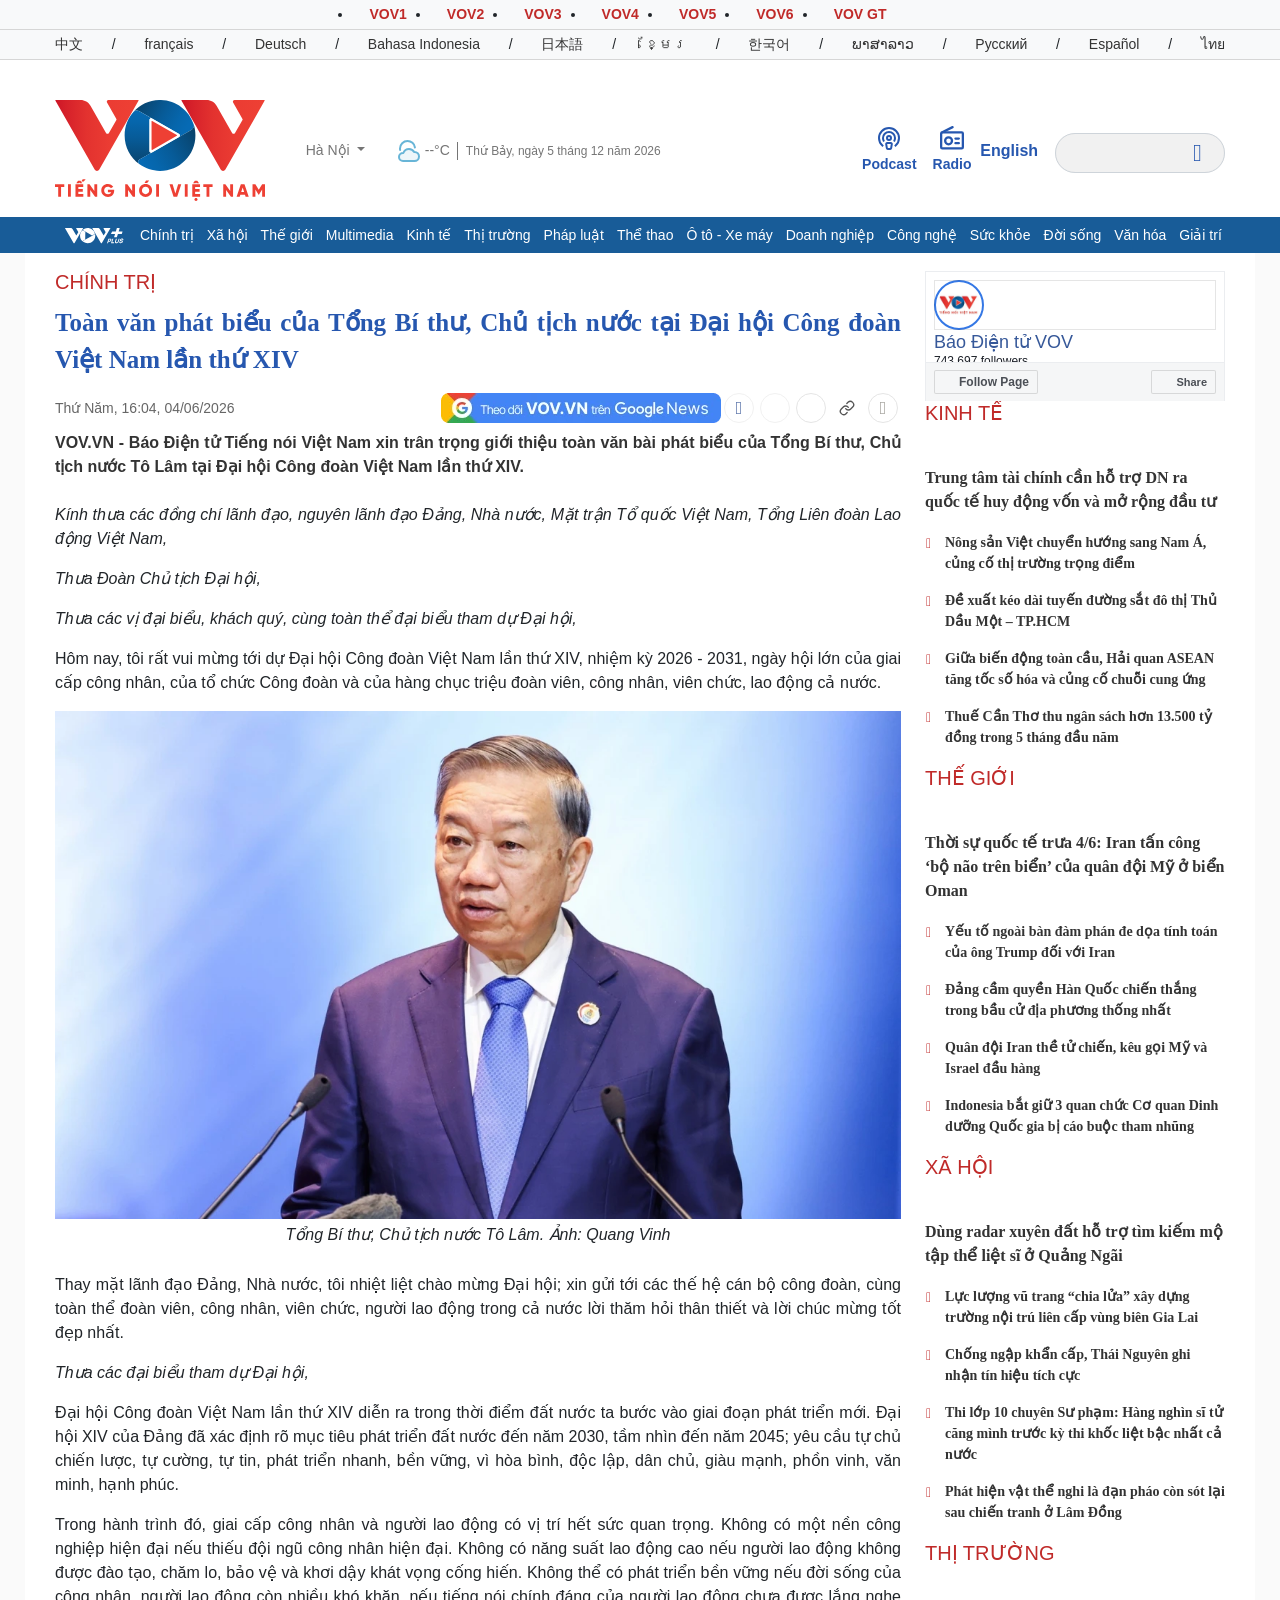
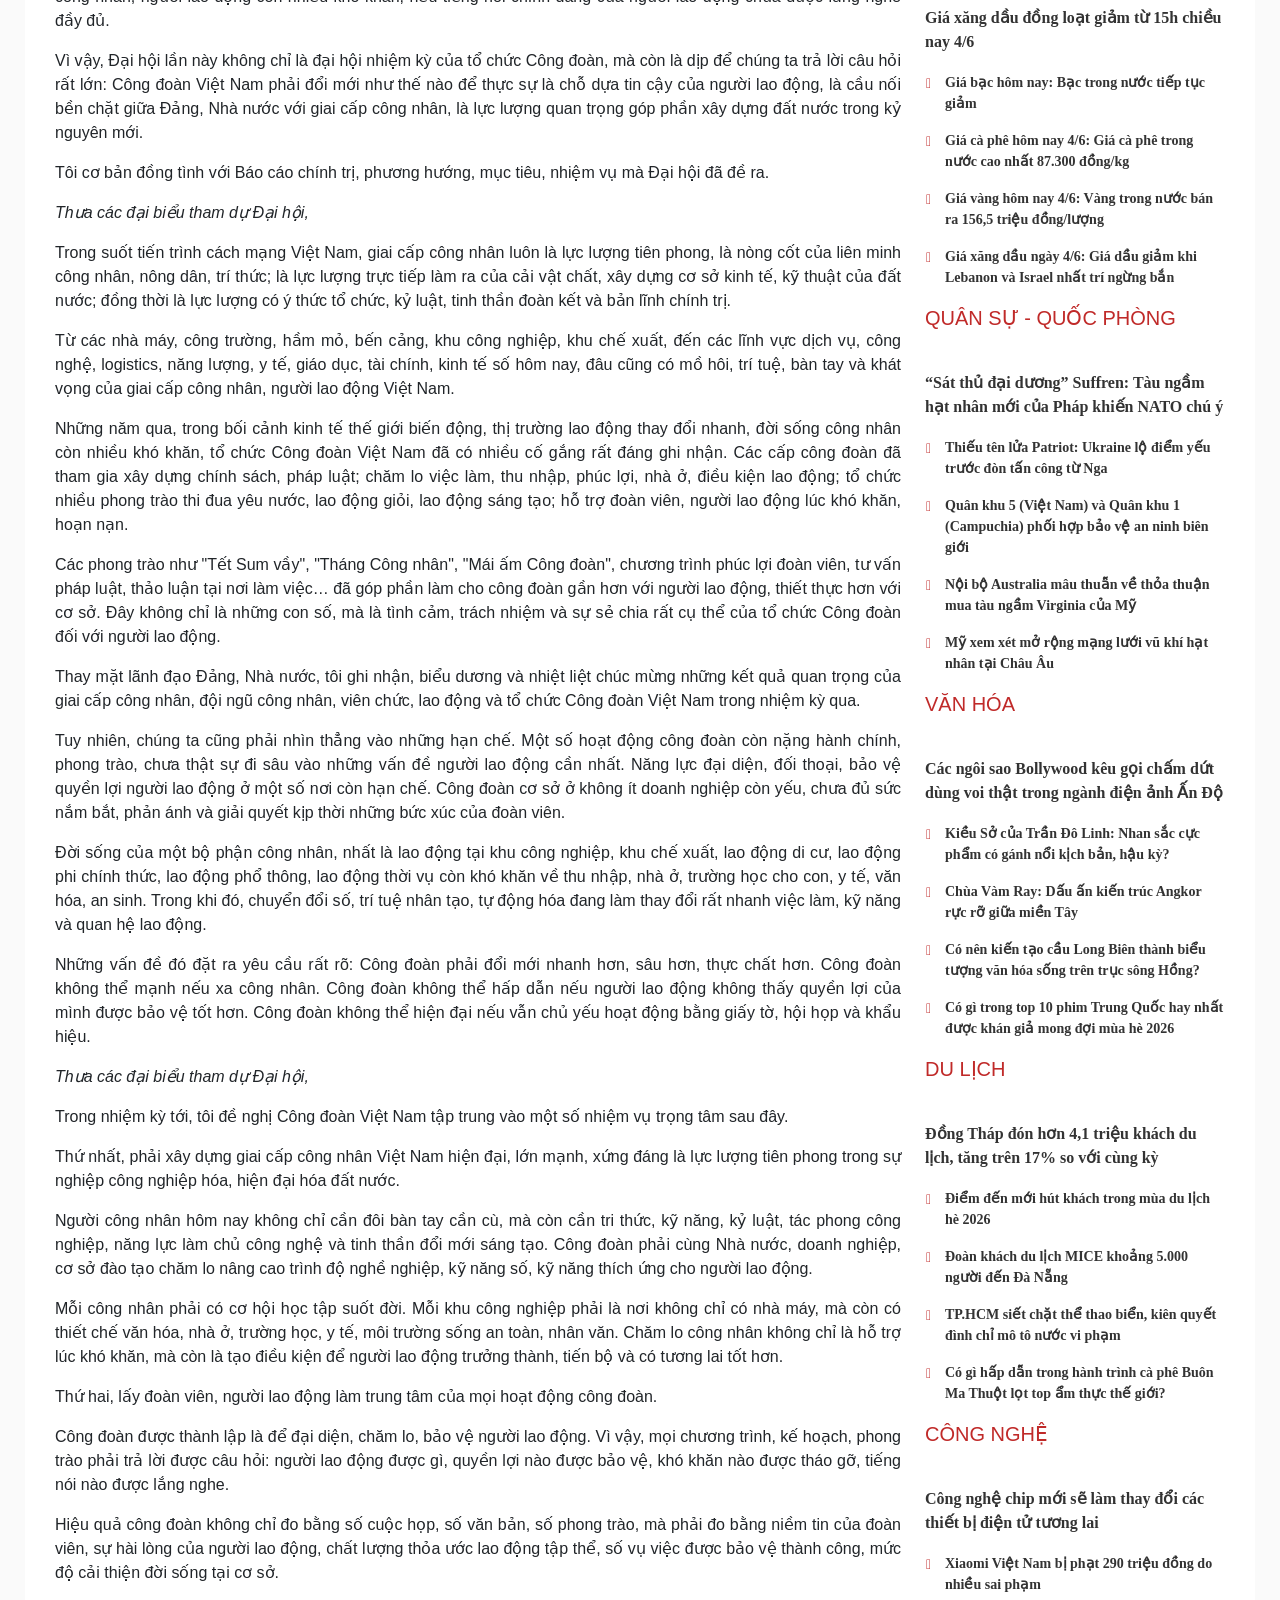
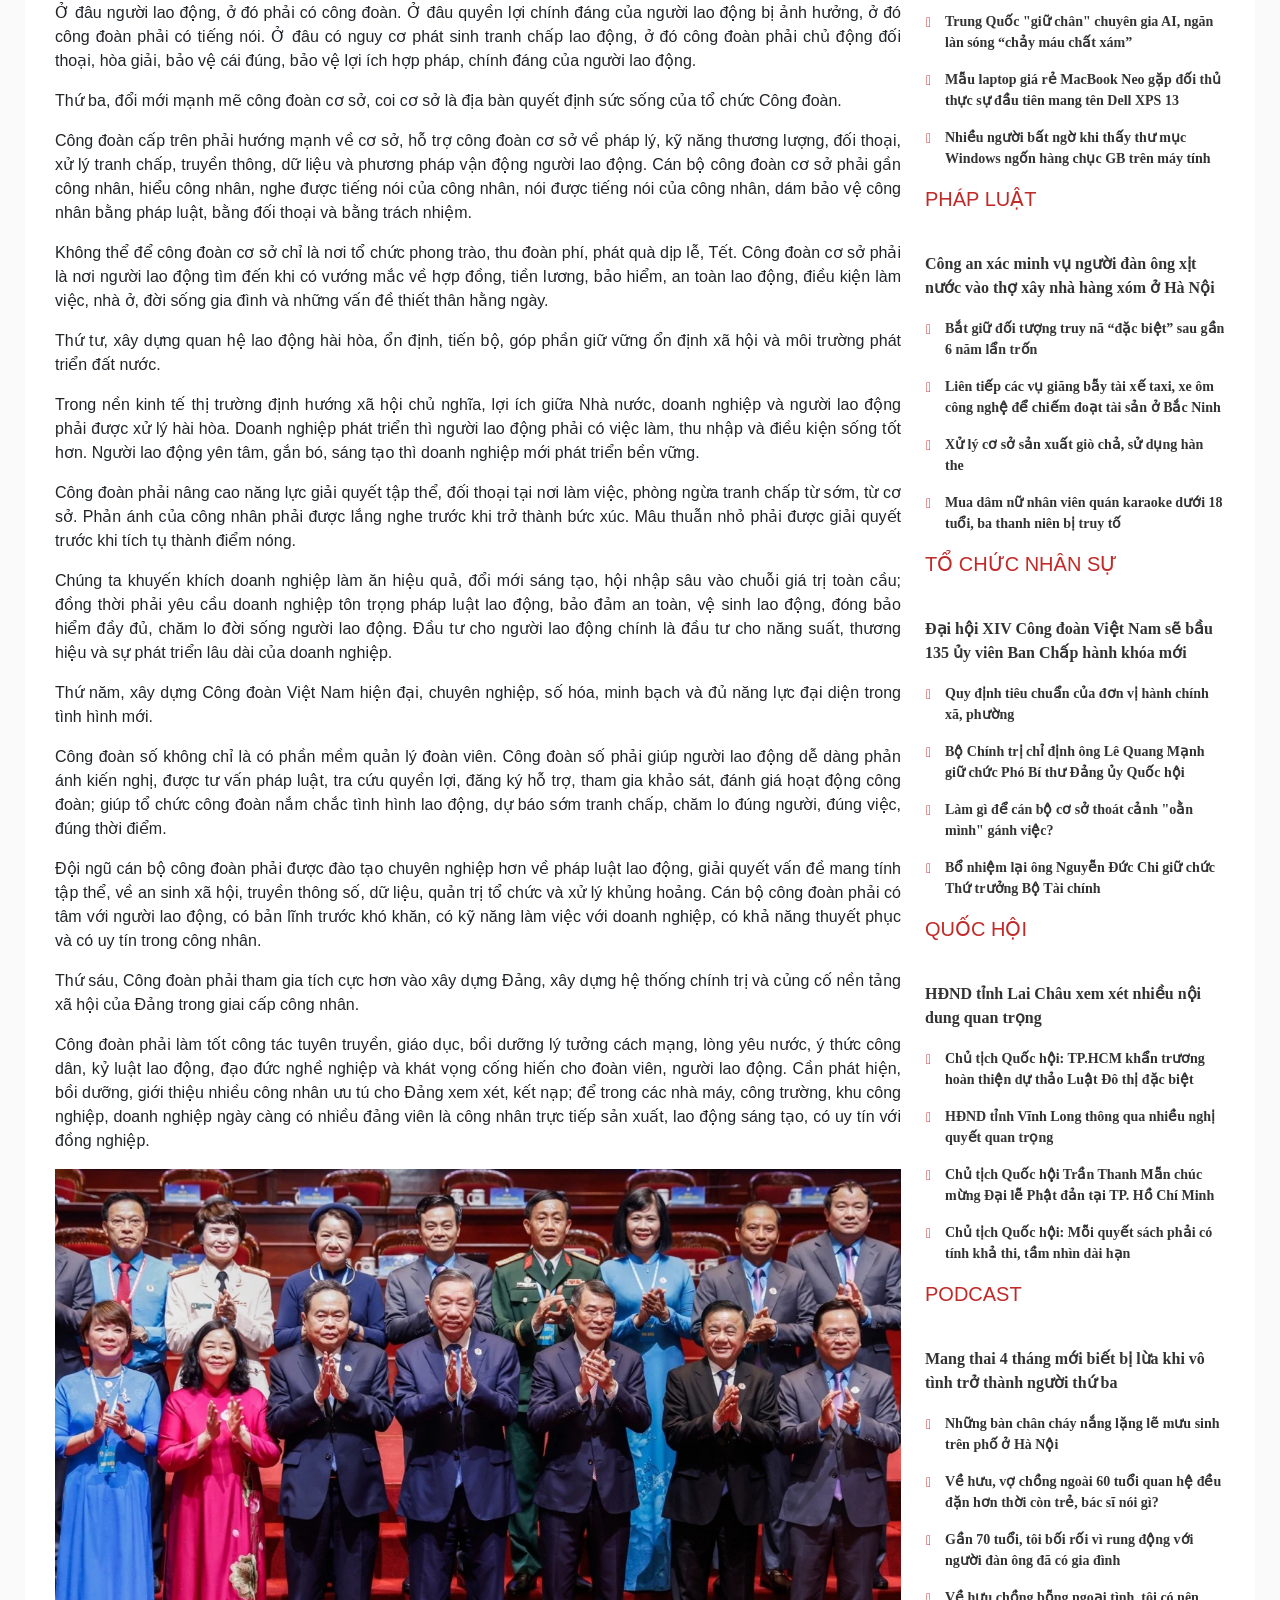
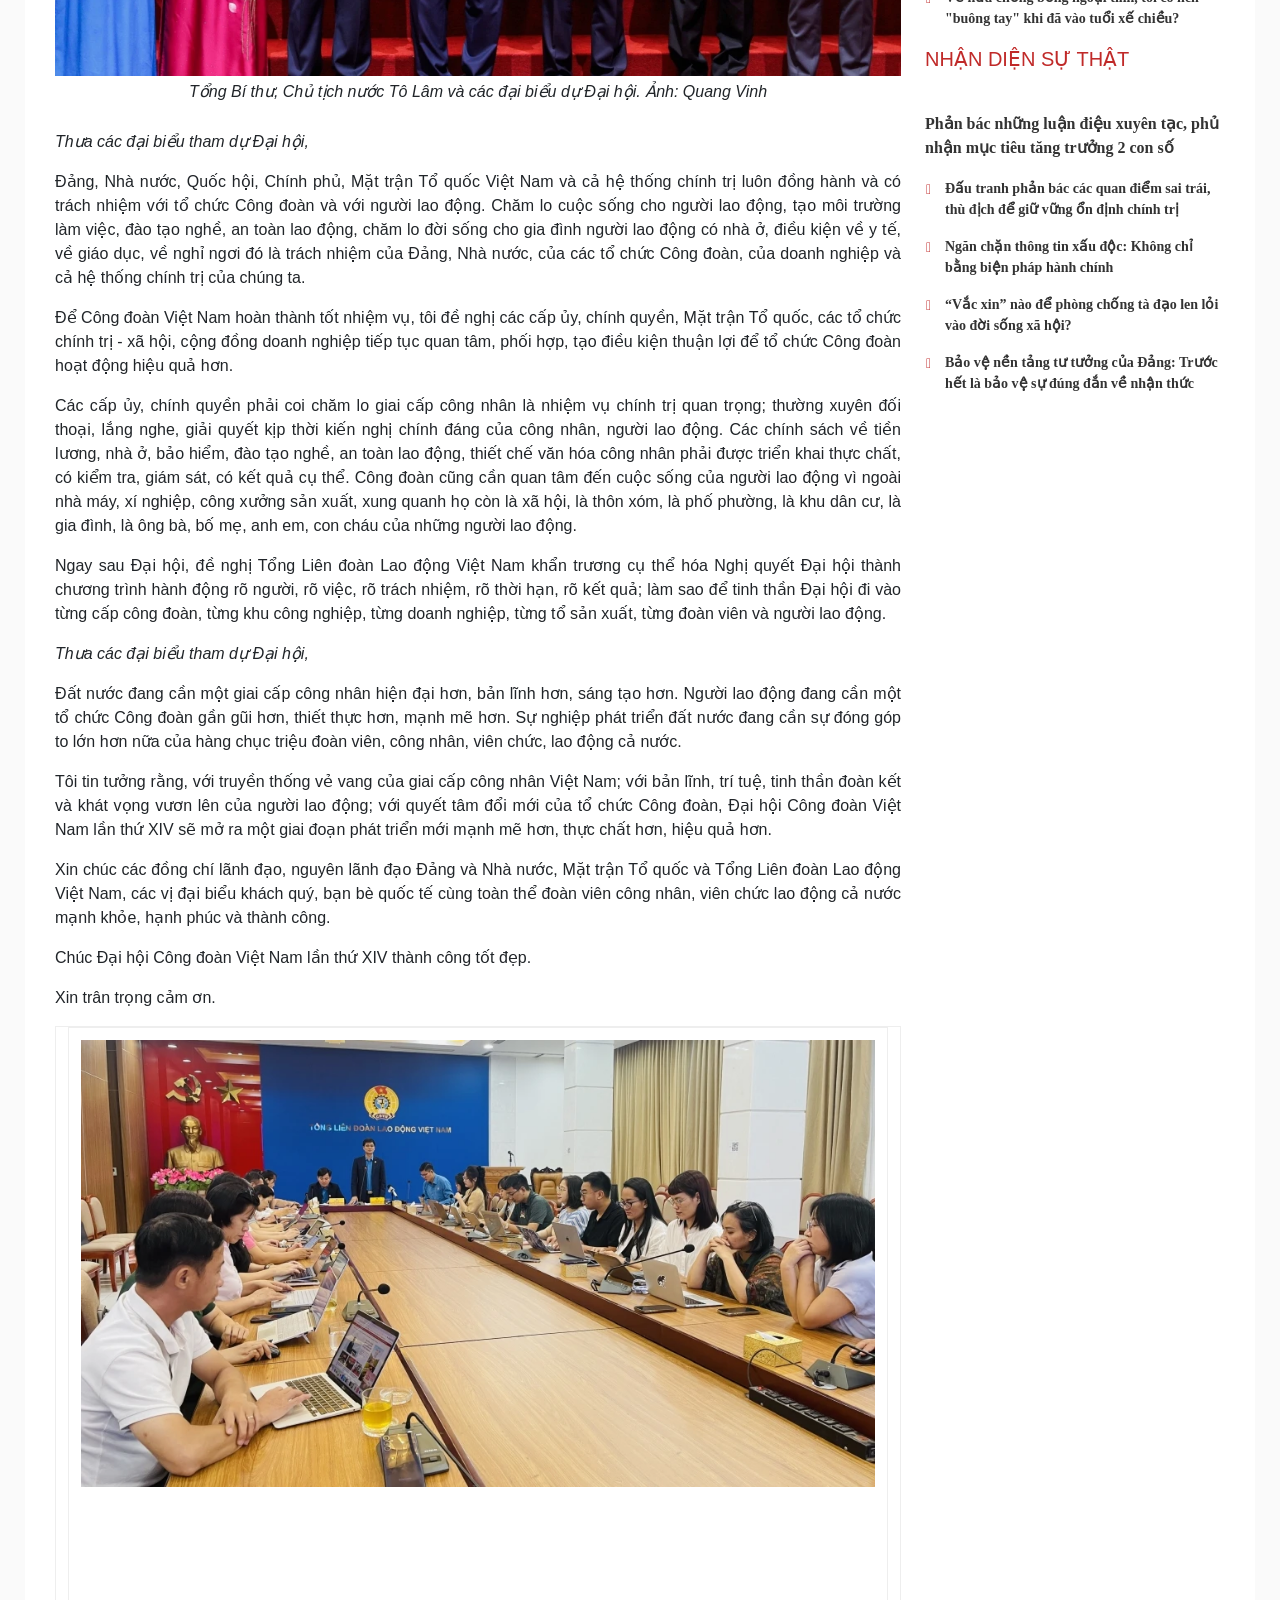
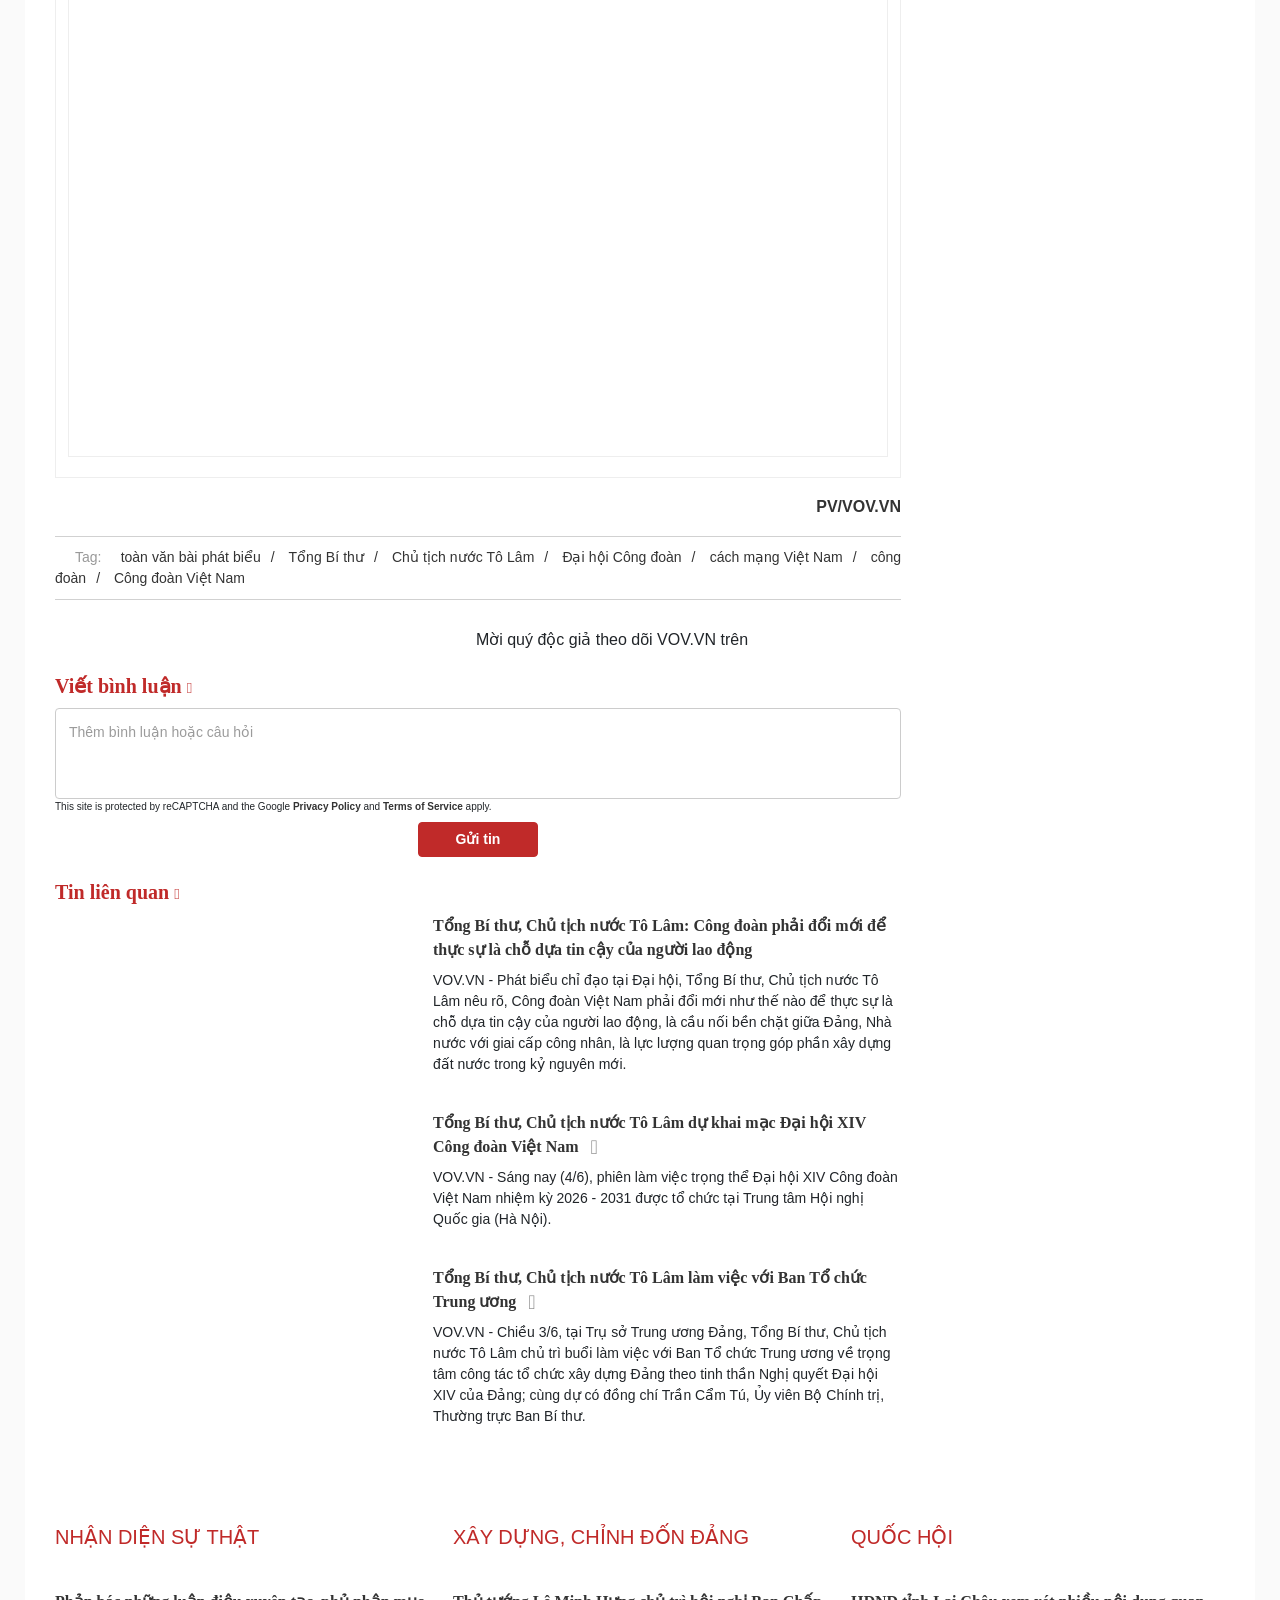
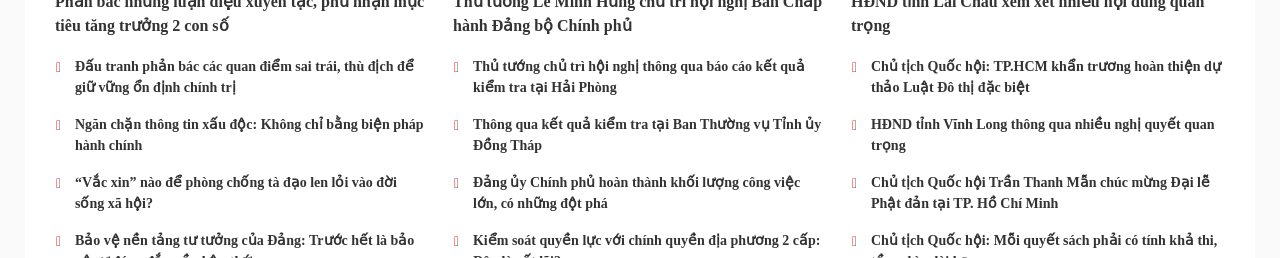
==== index.html @ 7759212d "Update index.html" ====
<!DOCTYPE html>
<!-- saved from url=(0132)https://vov.vn/chinh-tri/toan-van-phat-bieu-cua-tong-bi-thu-chu-tich-nuoc-tai-dai-hoi-cong-doan-viet-nam-lan-thu-xiv-post1297814.vov -->
<html lang="vi" dir="ltr"
  prefix="content: http://purl.org/rss/1.0/modules/content/  dc: http://purl.org/dc/terms/  foaf: http://xmlns.com/foaf/0.1/  og: http://ogp.me/ns#  rdfs: http://www.w3.org/2000/01/rdf-schema#  schema: http://schema.org/  sioc: http://rdfs.org/sioc/ns#  sioct: http://rdfs.org/sioc/types#  skos: http://www.w3.org/2004/02/skos/core#  xsd: http://www.w3.org/2001/XMLSchema# "
  class=" js" style="font-size: 100%;">

<head>
  <meta http-equiv="Content-Type" content="text/html; charset=UTF-8">
  <meta http-equiv="origin-trial"
    content="A7vZI3v+Gz7JfuRolKNM4Aff6zaGuT7X0mf3wtoZTnKv6497cVMnhy03KDqX7kBz/q/[base64]">
  <style class="vjs-styles-defaults">
    .video-js {
      width: 300px;
      height: 150px;
    }

    .vjs-fluid:not(.vjs-audio-only-mode) {
      padding-top: 56.25%
    }
  </style>
  <meta http-equiv="X-UA-Compatible" content="IE=edge,chrome=1">

  <meta name="title"
    content="Toàn văn phát biểu của Tổng Bí thư, Chủ tịch nước tại Đại hội Công đoàn Việt Nam lần thứ XIV">
  <meta property="og:site_name" content="VOV.VN">
  <meta name="robots" content="index, follow, noarchive, noodp">
  <link rel="canonical"
    href="https://vov.vn/chinh-tri/toan-van-phat-bieu-cua-tong-bi-thu-chu-tich-nuoc-tai-dai-hoi-cong-doan-viet-nam-lan-thu-xiv-post1297814.vov">
  <meta property="og:type" content="article">
  <meta name="description"
    content="Báo Điện tử Tiếng nói Việt Nam xin trân trọng giới thiệu toàn văn bài phát biểu của Tổng Bí thư, Chủ tịch nước Tô Lâm tại Đại hội Công đoàn Việt Nam lần thứ XIV.">
  <meta property="og:url"
    content="https://vov.vn/chinh-tri/toan-van-phat-bieu-cua-tong-bi-thu-chu-tich-nuoc-tai-dai-hoi-cong-doan-viet-nam-lan-thu-xiv-post1297814.vov">
  <meta property="og:title"
    content="Toàn văn phát biểu của Tổng Bí thư, Chủ tịch nước tại Đại hội Công đoàn Việt Nam lần thứ XIV">
  <meta name="keywords"
    content="Đại hội Công đoàn Việt Nam lần thứ XIV,    toàn văn bài phát biểu, Tổng Bí thư, Chủ tịch nước Tô Lâm, Đại hội Công đoàn, cách mạng Việt Nam, công đoàn, Công đoàn Việt Nam">
  <meta property="og:description"
    content="VOV.VN - Báo Điện tử Tiếng nói Việt Nam xin trân trọng giới thiệu toàn văn bài phát biểu của Tổng Bí thư, Chủ tịch nước Tô Lâm tại Đại hội Công đoàn Việt Nam lần thứ XIV.">
  <meta property="og:image"
    content="https://media.vov.vn/sites/default/files/styles/og_image/public/2026-06/tong-bi-thu-chu-tich-nuoc-14200558.jpg?v=1780564687">
  <meta property="og:image:type" content="image/jpeg">
  <meta property="og:image:width" content="600">
  <meta property="og:image:height" content="315">
  <meta property="og:image:alt"
    content="Toàn văn phát biểu của Tổng Bí thư, Chủ tịch nước tại Đại hội Công đoàn Việt Nam lần thứ XIV">
  <meta property="article:publisher" content="https://www.facebook.com/baodientuvov.vn/">
  <meta property="article:section" content="CHÍNH TRỊ">
  <meta property="article:tag" content="Đại hội Công đoàn Việt Nam lần thứ XIV">
  <meta property="article:tag" content="toàn văn bài phát biểu">
  <meta property="article:tag" content="Tổng Bí thư">
  <meta property="article:tag" content="Chủ tịch nước Tô Lâm">
  <meta property="article:tag" content="Đại hội Công đoàn">
  <meta property="article:tag" content="cách mạng Việt Nam">
  <meta property="article:tag" content="công đoàn">
  <meta property="article:tag" content="Công đoàn Việt Nam">
  <meta property="article:published_time" content="2026-06-04T16:04:20+07:00">
  <meta name="Generator" content="Drupal 8 (https://www.drupal.org)">
  <meta name="MobileOptimized" content="width">
  <meta name="HandheldFriendly" content="true">
  <meta name="viewport" content="width=device-width, initial-scale=1.0">
  <link rel="shortcut icon" href="https://vov.vn/sites/default/files/favicon.ico" type="image/vnd.microsoft.icon">
  <link rel="alternate" hreflang="vi"
    href="https://vov.vn/chinh-tri/toan-van-phat-bieu-cua-tong-bi-thu-chu-tich-nuoc-tai-dai-hoi-cong-doan-viet-nam-lan-thu-xiv-post1297814.vov">

  <title>Toàn văn phát biểu của Tổng Bí thư, Chủ tịch nước tại Đại hội Công đoàn Việt Nam lần thứ XIV</title>
  <link rel="stylesheet" media="all" href="css_9DOmHaMcYRY3IebXTrBAceuegLLCsI2K4mvpQTblA_g.css">
  <link rel="stylesheet" media="all" href="css">
  <link rel="stylesheet" media="all" href="css2">
  <link rel="stylesheet" media="all" href="css2(1)">
  <link rel="stylesheet" media="all" href="css_nBBIdSzwbqs4ZOvLtYppYdc4xwkyVLdyS_SnET3WmvU.css">
  <link rel="stylesheet" media="all" href="material-design-iconic-font.min.css">
  <link rel="stylesheet" media="all" href="css_O3UgDcCc68YG8SsTAfcARcX16MkNWLDZrjSTOe_dJZI.css">


  <!--[if lte IE 8]>
<script src="https://media.vov.vn/sites/default/files/js/js_VtafjXmRvoUgAzqzYTA3Wrjkx9wcWhjP0G4ZnnqRamA.js"></script>
<![endif]-->

  <link rel="dns-prefetch" href="https://media.vov.vn/">
  <link rel="dns-prefetch" href="https://fonts.googleapis.com/">
  <link rel="dns-prefetch" href="https://fonts.gstatic.com/">
  <link rel="dns-prefetch" href="https://ajax.googleapis.com/">
  <link rel="dns-prefetch" href="https://cdnjs.cloudflare.com/">
  <link rel="dns-prefetch" href="https://www.googletagmanager.com/">
  <link rel="dns-prefetch" href="https://connect.facebook.net/">
  <link rel="dns-prefetch" href="https://za.zdn.vn/">
  <link rel="dns-prefetch" href="https://sp.zalo.me/">
  <link rel="dns-prefetch" href="https://www.google-analytics.com/">

  <link rel="preconnect" href="https://media.vov.vn/">
  <link rel="preconnect" href="https://fonts.googleapis.com/">
  <link rel="preconnect" href="https://fonts.gstatic.com/">
  <link rel="preconnect" href="https://ajax.googleapis.com/">
  <link rel="preconnect" href="https://cdnjs.cloudflare.com/">
  <link rel="preconnect" href="https://www.googletagmanager.com/">
  <link rel="preconnect" href="https://connect.facebook.net/">
  <link rel="preconnect" href="https://za.zdn.vn/">
  <link rel="preconnect" href="https://sp.zalo.me/">
  <link rel="preconnect" href="https://www.google-analytics.com/">

  <link rel="stylesheet" href="vov-poll.css">

  <script type="text/javascript" async="" charset="utf-8" src="recaptcha__en.js" crossorigin="anonymous"
    integrity="sha384-cY97sCr8WELtsh3j/+rGVFox+Vp6rOKezL2WqBLAmfM4LI/T1MuA/JDuBi0aDroT"></script>
  <script async="" src="za.js"></script>
  <script src="https://mcm.justbaat.org/static/pub/vov_vn/jb-adswrapper.js" defer></script>
  <script src="saved_resource" async="" crossorigin="anonymous"></script>
  <script type="text/javascript" async="" src="js"></script>
  <script>
    document.addEventListener('DOMContentLoaded', () => {
      const toggleTitle = () => {
        document.querySelectorAll('.custompost__row').forEach((row) => {
          const wrapper = row.closest('.ads-block-custom');
          const title = wrapper?.querySelector('.vovvn-title.title-block');

          if (!title) return;

          // custompost__row có bài ajax thì sẽ có element con
          const hasContent = row.children.length > 0;

          if (hasContent) {
            title.classList.add('d-block');
            title.style.removeProperty('display');
          } else {
            title.classList.remove('d-block');
            title.style.display = 'none';
          }
        });
      };

      // chạy ngay
      toggleTitle();

      // check mỗi 2s trong 16s đầu
      const interval = setInterval(toggleTitle, 2000);

      setTimeout(() => {
        clearInterval(interval);

        // check lần cuối
        toggleTitle();
      }, 16000);
    });
  </script>

  <style>
    .page-node-audiobook .node-content-audio .box-action {
      height: auto !important;
    }


    .detail--normal .article-content img {
      width: unset !important;
    }

    @media screen and (max-width:1229px) {
      .home-events-config-block.hot_news .col-left .item-first .vovvn-title .card-title {
        font-size: 21px !important;
        color: #212121;
        line-height: 1.7rem
      }

      .box-podcast span {
        color: #202939 !important;
      }

      .box-radio span {
        color: #202939 !important;
      }

      .link,
      a {
        color: #212121
      }

      .menu-mobile-new .nav-item .nav-link {
        color: #212121;
      }
    }


    @media (max-width: 992px) {
      .custompost-list {
        display: none;
      }
    }

    .col-auto.my-auto.px-1.d-block.d-xl-none d-flex.align-items-center.gap-2 {
      min-width: 100px;
      justify-content: end;
    }
    }

    .nav-link.toggle-sub-menu.p-0 {
      width: 36px !important;
    }

    .detail--normal .article-content img {
      width: 100% !important;
    }

    input.moderation-sidebar-link.button--primary.button--review.button.js-form-submit.form-submit.form-control[ data-drupal-selector="review"
    ][ type="submit"
    ][ id="review"
    ][ name="op"
    ][ value="Gửi tin"

    ] {
      display: none !important;
    }

    #backToTop {
      background-color: rgba(255, 255, 255, 0.8);
      color: #000 !important;
    }

    .views-table.views-view-table input[type="checkbox"] {
      width: 20px;
      height: 20px;
    }

    .quote--block-highlighted.box-no-sapo .media-body p {
      display: none !important;
    }

    .quote--block-highlighted.box-no-sapo .article__inner-story {
      margin-bottom: 0;
    }

    .box-no-sapo figcaption {
      padding-bottom: 0 !important;
    }

    .box-no-sapo figure {
      margin-bottom: 0 !important;
    }

    #block-xoanhadotnat-2 .stats-box-value .increase-icon {
      margin-left: 6px;
    }

    .tinnhiemmang {
      display: none;
    }

    #block-ads-84 img {
      width: 100%;
    }

    @media (max-width: 768px) {
      .page-live .image-cover {
        padding-top: 100px !important;
      }

      .page-live .image-cover .node-title {
        position: absolute;
        bottom: 0;
        left: 0;
        right: 0;
        padding: 30px 44px 18px;
        margin: 0;
        background-image: linear-gradient(180deg, rgba(34, 34, 34, 0) 0, #222);
        color: #fff;
        font-weight: 700;
        font-size: 1.2rem;
        line-height: 1.6rem;
      }
    }

    #block-ads-84 {
      margin-left: -15px;
      margin-right: -15px;
    }

    @media (max-width: 768px) {
      .page-player .chanel__player .chanel__title {
        padding: 0 40px 30px !important
      }

      .video-js .vjs-big-play-button {
        z-index: 10;
      }
    }

    .detail--live .article-content .gallery-embed .video-js {
      display: block !important;
    }

    .detail--live .article-content .gallery-embed>div {
      display: table-cell;
    }

    .news-list-live__content>p>iframe {
      width: 100% !important;
    }

    article[data-history-node-id="1154043"] .stream-audio .video-js {
      height: 30px !important;
    }

    article[data-history-node-id="1154043"] .stream-audio .video-js .vjs-control-bar {
      opacity: 1 !important;
      display: block !important;
    }

    article[data-history-node-id="1154043"] .stream-audio .video-js .vjs-big-play-button {
      display: none !important;
    }

    .article-content h1 {
      font-size: 1rem;
    }

    .article-content h2 {
      font-size: 1rem;
      font-weight: bold;
    }

    article[data-history-node-id="1024556"] tbody,
    article[data-history-node-id="1024556"] td,
    article[data-history-node-id="1024556"] tfoot,
    article[data-history-node-id="1024556"] th,
    article[data-history-node-id="1024556"] thead,
    article[data-history-node-id="1024556"] tr {
      border-width: 1px;
    }

    article[data-history-node-id="1133962"] iframe[src^="https://www.youtube.com/embed/"] {
      height: 551px;
    }

    [data-entity-uuid="8309803a-7082-4929-b3e6-684c6bcc21c7"] {
      max-width: 600px !important;
    }

    .ads--114 {
      padding: 0 !important;
    }

    .ads--117 {
      padding-top: 0 !important;
    }

    .vovvn-navbar .vov-social-user-login {
      padding-top: 0;
      padding-bottom: 0;
    }

    .ads--146 {
      padding-top: 0 !important;
    }

    @media screen and (max-width: 768px) {
      article[data-history-node-id="985925"] .wp-block-column .block-first-title {
        font-size: 40px;
        line-height: 1.2;
        margin-top: 0;
        padding: 5px;
      }

      article[data-history-node-id="985925"] .block-second-title {
        font-size: 40px;
        line-height: 1.2;
        padding: 5px;
      }

      article[data-history-node-id="985925"] .block-first-number {
        display: none;
      }

      article[data-history-node-id="985925"] .wp-block-column .block-second-number {
        line-height: 115px;
        width: 115px;
      }

      article[data-history-node-id="985925"] .block-second-number:after {
        width: 100%;
        height: 100%;
      }

      .vovvn-header .logo--image img {
        height: 50px;
      }

      iframe[src^="https://www.youtube.com/embed/"] {
        height: 56.25vw;
      }
    }

    .article__inner-story .inner-article.hzol-clear .cover {
      flex-shrink: 0
    }

    .article__inner-story .inner-article.hzol-clear .media-body .article-title {
      line-height: 1.5;
    }

    .article__inner-story .inner-article.hzol-clear .media-body p {
      font-size: 14px;
      margin-bottom: 0;
    }

    .page-live .image-cover {
      position: relative;
    }

    .nl-infooter-mb-div {
      top: calc(100vh - 150px);
    }

    .menu-mobile,
    .vovvn-header.vovvn-navbar-sticky .vovvn-navbar {
      z-index: 1000 !important;
    }

    .detail--normal .article-content figure figcaption {
      display: block !important;
    }

    .detail--normal .article-content .gallery-embed>div {
      display: block !important;
    }

    @media print {
      .page-node-type-emagazine .vovvn-header {
        display: none;
      }
    }

    .badge-vov-red {
      background-color: #c02a29;
    }

    .has-medium-font-size {
      font-size: 20px !important;
    }

    body.skin-11 p,
    body.skin-11 .paragraph-normal {
      line-height: 1.8;
    }

    @media only screen and (max-width: 600px) {
      .ads-top .block-ads85 {
        overflow: unset;
      }

      .ads-top .block-ads85 .ads--234 {
        margin: -17px -15px 15px -15px;
      }
    }

    .detail--normal .article-content figure figcaption {
      background: transparent;
    }

    .gallery-embed.align-center {
      text-align: center;
    }

    .detail--normal .article-summary h2 {
      line-height: 1.5rem !important;
    }

    .card-title {
      overflow: unset !important;
      -webkit-box-orient: unset !important;
    }

    .detail--normal .article__inner-story h1.article-title {
      font-size: 1rem;
    }


    @media screen and (max-width: 768px) {
      .ads-top.advertisement {
        margin-bottom: 25px;
      }

      .vovvn-body .container {
        padding-top: 15px
      }

      .fsm-modal {
        top: 40px !important;
      }
    }

    .grecaptcha-badge {
      visibility: hidden;
    }

    .vjs-poster {
      background-size: 100%;
      background-repeat: no-repeat;
    }
  </style>
  <!--  <script async="" defer="" type="application/javascript" src="//anymind360.com/js/4594/ats.js"></script> -->
  <script>
    var showAdsList = 1;

  </script>
  <script src="784987.js" async=""></script>



  <meta name="coccoc-site-verification" content="be9ad9d24902dc0b879967767dc9a690">
  <meta prefix="fb: http://ogp.me/ns/fb#" property="fb:app_id" content="286275034894086">
  <meta name="google-site-verification" content="8Vkc73VWA4jhjbb7KPxbkuBvmS_klKzuLMZPl0iFwAE">
  <script src="jquery.min.js"></script>
  <!-- Global site tag (gtag.js-s) - Google Analytics -->
  <script src="js(1)"></script>
  <script>
    window.dataLayer = window.dataLayer || [];
    function gtag() { dataLayer.push(arguments); }
    gtag('js', new Date());

    gtag('config', 'G-R0R7MNMHTC');

    document.addEventListener("DOMContentLoaded", function () {
      const authorElement = document.querySelector('[about^="/bao-in/an-pham-tieng-noi-viet-nam"] .article-author');
      if (authorElement) {
        authorElement.style.display = 'none';
      }
    });
    document.addEventListener('DOMContentLoaded', function () {
      // Thêm margin cho row
      const blockAdsElement = document.getElementById('block-ads-84');
      const rowElement = blockAdsElement ? blockAdsElement.closest('.row') : null;
      if (rowElement) {
        rowElement.style.marginLeft = '-25px';
        rowElement.style.marginRight = '-25px';
      }
      // Thêm width cho img
      const imgElement = document.querySelector('#block-ads-84 img');
      if (imgElement) {
        imgElement.style.width = '100%';
      }
    });
  </script>


  <!-- Global site tag (gtag.js-v) - Google Analytics -->
  <script async="" defer="" src="js(2)"></script>
  <script>
    window.dataLayer = window.dataLayer || [];
    function gtag() { dataLayer.push(arguments); }
    gtag('js', new Date());

    gtag('config', 'G-9VC6FCZGVJ');
  </script>
  <script src="webpush.js" async=""></script>


  <link rel="preconnect" href="https://servicer.mgid.com/">
  <style type="text/css" data-fbcssmodules="css:fb.css.base css:fb.css.dialog css:fb.css.iframewidget">
    .fb_hidden {
      position: absolute;
      top: -10000px;
      z-index: 10001
    }

    .fb_reposition {
      overflow: hidden;
      position: relative
    }

    .fb_invisible {
      display: none
    }

    .fb_reset {
      background: none;
      border: 0px;
      border-spacing: 0;
      color: #000;
      cursor: auto;
      direction: ltr;
      font-family: lucida grande, tahoma, verdana, arial, sans-serif;
      font-size: 11px;
      font-style: normal;
      font-variant: normal;
      font-weight: 400;
      letter-spacing: normal;
      line-height: 1;
      margin: 0;
      overflow: visible;
      padding: 0;
      text-align: left;
      text-decoration: none;
      text-indent: 0;
      text-shadow: none;
      text-transform: none;
      visibility: visible;
      white-space: normal;
      word-spacing: normal
    }

    .fb_reset>div {
      overflow: hidden
    }

    @keyframes fb_transform {
      0% {
        opacity: 0;
        transform: scale(.95)
      }

      to {
        opacity: 1;
        transform: scale(1)
      }
    }

    .fb_animate {
      animation: fb_transform .3s forwards
    }

    .fb_dialog {
      background: #525252b3;
      position: absolute;
      top: -10000px;
      z-index: 10001
    }

    .fb_dialog_advanced {
      border-radius: 8px;
      padding: 10px
    }

    .fb_dialog_content {
      background: #fff;
      color: #373737
    }

    .fb_dialog_close_icon {
      background: url(https://connect.facebook.net/rsrc.php/v4/yq/r/IE9JII6Z1Ys.png) no-repeat scroll 0 0 transparent;
      cursor: pointer;
      display: block;
      height: 15px;
      position: absolute;
      right: 18px;
      top: 17px;
      width: 15px
    }

    .fb_dialog_mobile .fb_dialog_close_icon {
      left: 5px;
      right: auto;
      top: 5px
    }

    .fb_dialog_padding {
      background-color: transparent;
      position: absolute;
      width: 1px;
      z-index: -1
    }

    .fb_dialog_close_icon:hover {
      background: url(https://connect.facebook.net/rsrc.php/v4/yq/r/IE9JII6Z1Ys.png) no-repeat scroll 0 -15px transparent
    }

    .fb_dialog_close_icon:active {
      background: url(https://connect.facebook.net/rsrc.php/v4/yq/r/IE9JII6Z1Ys.png) no-repeat scroll 0 -30px transparent
    }

    .fb_dialog_iframe {
      line-height: 0
    }

    .fb_dialog_content .dialog_title {
      background: #6d84b4;
      border: 1px solid #365899;
      color: #fff;
      font-size: 14px;
      font-weight: 700;
      margin: 0
    }

    .fb_dialog_content .dialog_title>span {
      background: url(https://connect.facebook.net/rsrc.php/v4/yd/r/Cou7n-nqK52.gif) no-repeat 5px 50%;
      float: left;
      padding: 5px 0 7px 26px
    }

    body.fb_hidden {
      height: 100%;
      left: 0;
      margin: 0;
      overflow: visible;
      position: absolute;
      top: -10000px;
      transform: none;
      width: 100%
    }

    .fb_dialog.fb_dialog_mobile.loading {
      background: url(https://connect.facebook.net/rsrc.php/v4/ya/r/3rhSv5V8j3o.gif) #fff no-repeat 50% 50%;
      min-height: 100%;
      min-width: 100%;
      overflow: hidden;
      position: absolute;
      top: 0;
      z-index: 10001
    }

    .fb_dialog.fb_dialog_mobile.loading.centered {
      background: none;
      height: auto;
      min-height: initial;
      min-width: initial;
      width: auto
    }

    .fb_dialog.fb_dialog_mobile.loading.centered #fb_dialog_loader_spinner {
      width: 100%
    }

    .fb_dialog.fb_dialog_mobile.loading.centered .fb_dialog_content {
      background: none
    }

    .loading.centered #fb_dialog_loader_close {
      clear: both;
      color: #fff;
      display: block;
      font-size: 18px;
      padding-top: 20px
    }

    #fb-root #fb_dialog_ipad_overlay {
      background: #0006;
      inset: 0;
      min-height: 100%;
      position: absolute;
      width: 100%;
      z-index: 10000
    }

    #fb-root #fb_dialog_ipad_overlay.hidden {
      display: none
    }

    .fb_dialog.fb_dialog_mobile.loading iframe {
      visibility: hidden
    }

    .fb_dialog_mobile .fb_dialog_iframe {
      position: sticky;
      top: 0
    }

    .fb_dialog_content .dialog_header {
      background: linear-gradient(from(#738aba), to(#2c4987));
      border-bottom: 1px solid;
      border-color: #043b87;
      box-shadow: #fff 0 1px 1px -1px inset;
      color: #fff;
      font: 700 14px Helvetica, sans-serif;
      text-overflow: ellipsis;
      text-shadow: rgba(0, 30, 84, .296875) 0px -1px 0px;
      vertical-align: middle;
      white-space: nowrap
    }

    .fb_dialog_content .dialog_header table {
      height: 43px;
      width: 100%
    }

    .fb_dialog_content .dialog_header td.header_left {
      font-size: 12px;
      padding-left: 5px;
      vertical-align: middle;
      width: 60px
    }

    .fb_dialog_content .dialog_header td.header_right {
      font-size: 12px;
      padding-right: 5px;
      vertical-align: middle;
      width: 60px
    }

    .fb_dialog_content .touchable_button {
      background: linear-gradient(from(#4267B2), to(#2a4887));
      background-clip: padding-box;
      border: 1px solid #29487d;
      border-radius: 3px;
      display: inline-block;
      line-height: 18px;
      margin-top: 3px;
      max-width: 85px;
      padding: 4px 12px;
      position: relative
    }

    .fb_dialog_content .dialog_header .touchable_button input {
      background: none;
      border: none;
      color: #fff;
      font: 700 12px Helvetica, sans-serif;
      margin: 2px -12px;
      padding: 2px 6px 3px;
      text-shadow: rgba(0, 30, 84, .296875) 0px -1px 0px
    }

    .fb_dialog_content .dialog_header .header_center {
      color: #fff;
      font-size: 16px;
      font-weight: 700;
      line-height: 18px;
      text-align: center;
      vertical-align: middle
    }

    .fb_dialog_content .dialog_content {
      background: url(https://connect.facebook.net/rsrc.php/v4/y9/r/jKEcVPZFk-2.gif) no-repeat 50% 50%;
      border: 1px solid #4A4A4A;
      border-bottom: 0;
      border-top: 0;
      height: 150px
    }

    .fb_dialog_content .dialog_footer {
      background: #f5f6f7;
      border: 1px solid #4A4A4A;
      border-top-color: #ccc;
      height: 40px
    }

    #fb_dialog_loader_close {
      float: left
    }

    .fb_dialog.fb_dialog_mobile .fb_dialog_close_icon {
      visibility: hidden
    }

    #fb_dialog_loader_spinner {
      animation: rotateSpinner 1.2s linear infinite;
      background-color: transparent;
      background-image: url(https://connect.facebook.net/rsrc.php/v4/y2/r/onuUJj0tCqE.png);
      background-position: 50% 50%;
      background-repeat: no-repeat;
      height: 24px;
      width: 24px
    }

    @keyframes rotateSpinner {
      0% {
        transform: rotate(0)
      }

      to {
        transform: rotate(360deg)
      }
    }

    .fb_iframe_widget {
      display: inline-block;
      position: relative
    }

    .fb_iframe_widget span {
      display: inline-block;
      position: relative;
      text-align: justify
    }

    .fb_iframe_widget iframe {
      position: absolute
    }

    .fb_iframe_widget_fluid_desktop,
    .fb_iframe_widget_fluid_desktop span,
    .fb_iframe_widget_fluid_desktop iframe {
      max-width: 100%
    }

    .fb_iframe_widget_fluid_desktop iframe {
      min-width: 220px;
      position: relative
    }

    .fb_iframe_widget_lift {
      z-index: 1
    }

    .fb_iframe_widget_fluid {
      display: inline
    }

    .fb_iframe_widget_fluid span {
      width: 100%
    }
  </style>
  <style id="custompost-style">
    .ads-block-custom .vovvn-title.title-block::after {
      content: "\f2f6";
      font-family: Material-Design-Iconic-Font;
      color: #c02a29;
      margin-left: 5px;
      font-size: 15px;
    }
  </style>

<style id="responsive-fix">
  /* ========================================
     RESPONSIVE FIXES
     ======================================== */

  /* Make all images responsive */
  img {
    max-width: 100% !important;
    height: auto !important;
  }

  /* Fix inline-styled image wrappers */
  div[style*="width: 800px"],
  div[style*="width:800px"],
  figure[style*="width: 800px"],
  figure[style*="width:800px"] {
    width: 100% !important;
    max-width: 100% !important;
  }

  /* Fix ad containers with fixed inline widths */
  .jb-acme-ad-container,
  .jb-acme-ad {
    width: 100% !important;
    max-width: 100% !important;
    overflow: hidden !important;
    box-sizing: border-box !important;
  }

  /* Fix iframes inside ad containers */
  .jb-acme-ad-container iframe,
  .jb-acme-ad iframe,
  #JBM_VOV_Top_Header iframe,
  iframe[id*="google_ads"] {
    max-width: 100% !important;
  }

  /* Fix embedded images with inline style width */
  .embedded-entity img,
  .gallery-embed img,
  .article-content img,
  .detail--normal .article-content img {
    width: 100% !important;
    max-width: 100% !important;
    height: auto !important;
  }

  /* FSM modal fix */
  .fsm-modal {
    max-width: 100vw !important;
    overflow-x: hidden !important;
  }

  /* ---- MOBILE (max 767px) ---- */
  @media (max-width: 767.98px) {

    /* Body overflow fix */
    body {
      overflow-x: hidden !important;
    }

    html, .dialog-off-canvas-main-canvas {
      overflow-x: hidden !important;
    }

    /* Header responsive */
    .vovvn-header {
      width: 100% !important;
      max-width: 100vw !important;
      overflow-x: hidden !important;
    }

    .vovvn-header .container,
    .vovvn-header .vovvn-navbar-mobile {
      width: 100% !important;
      max-width: 100% !important;
    }

    /* Nav channel */
    .nav-channel {
      width: 100% !important;
      overflow-x: hidden !important;
    }

    /* Article main column - full width on mobile */
    .vovvn-body .col-xl-870,
    .vovvn-body .col-lg-9,
    .vovvn-body .col-md-12 {
      width: 100% !important;
      max-width: 100% !important;
      flex: 0 0 100% !important;
    }

    /* Sidebar - full width on mobile, stack below */
    .vovvn-body .col-xl-330,
    .vovvn-body .col-lg-3 {
      width: 100% !important;
      max-width: 100% !important;
      flex: 0 0 100% !important;
    }

    /* Container padding */
    .vovvn-body .container {
      padding: 12px 12px !important;
    }

    /* Article title size */
    .detail--normal .article-title,
    .detail--normal h1.article-title,
    .article__inner-story h1.article-title {
      font-size: 1.3rem !important;
      line-height: 1.5 !important;
    }

    /* Related article images */
    .field-related-article .media img {
      width: 100% !important;
      max-width: 120px !important;
    }

    /* Ad banner */
    #JBM_VOV_Top_Header,
    #JBM_VOV_Top_Header > div {
      width: 100% !important;
      max-width: 100% !important;
      overflow: hidden !important;
    }

    /* Inline styled images in article */
    .article-content div[style*="width"],
    .article-content figure[style*="width"],
    .article-content .embedded-entity {
      width: 100% !important;
      max-width: 100% !important;
    }

    /* Inner article stories */
    .article__inner-story .inner-article {
      width: 100% !important;
    }

    /* Socials share */
    .socials-share {
      flex-wrap: wrap !important;
    }

    /* Footer */
    .vovvn-footer .row {
      flex-direction: column !important;
    }
  }

  /* ---- TABLET (768px - 1229px) ---- */
  @media (min-width: 768px) and (max-width: 1229.98px) {

    /* Article column stacking */
    .vovvn-body .col-xl-870 {
      width: 100% !important;
      max-width: 100% !important;
      flex: 0 0 100% !important;
    }

    .vovvn-body .col-xl-330 {
      width: 100% !important;
      max-width: 100% !important;
      flex: 0 0 100% !important;
    }

    /* Ad containers */
    .jb-acme-ad-container,
    .jb-acme-ad {
      width: 100% !important;
      max-width: 100% !important;
    }
  }

  /* ---- SMALL MOBILE (max 575px) ---- */
  @media (max-width: 575.98px) {

    /* Header logo */
    .vovvn-header .logo--image img {
      height: 40px !important;
    }

    /* Nav channel horizontal scroll instead of overflow */
    .nav-channel .navbar-nav {
      overflow-x: auto !important;
      flex-wrap: nowrap !important;
      -webkit-overflow-scrolling: touch !important;
    }

    /* Article title */
    .detail--normal .article-title,
    .detail--normal h1.article-title {
      font-size: 1.15rem !important;
    }

    /* Breadcrumb */
    .breadcrumb {
      font-size: 0.75rem !important;
      flex-wrap: wrap !important;
    }

    /* Tags */
    .article-tag, .tag-list {
      flex-wrap: wrap !important;
    }
  }
</style>

</head>

<body class="path-node page-node-type-article">
  <div id="fb-root" class=" fb_reset">
    <div style="position: absolute; top: -10000px; width: 0px; height: 0px;">
      <div></div>
    </div>
  </div>
  <script async="" defer="" crossorigin="anonymous" src="sdk.js"></script>
  <script async="" defer="" src="sdk(1).js"></script>
  <style>
    .lang-slider {
      display: flex;
      width: max-content;
    }

    .children-category {
      a {
        font-size: 14px !important;
        line-height: 1.125rem !important;
        text-transform: uppercase !important;
      }
    }

    .parent-category {
      a {
        font-size: 30px !important;
      }
    }

    .lang-track {
      display: inline-block;
      animation: scroll-left 40s linear infinite;
    }

    .lang-track a,
    .lang-track span {
      display: inline-block;
      margin-right: 5px;
      min-width: 23px;
    }

    @keyframes scroll-left {
      0% {
        transform: translateX(0);
      }

      100% {
        transform: translateX(-50%);
      }
    }

    .fs-14 {
      font-size: 14px;
    }

    #navbarNav li {
      list-style: none;
    }

    .hide-scrollbar {
      overflow: auto;
      scrollbar-width: none;
      -ms-overflow-style: none;
    }

    .hide-scrollbar::-webkit-scrollbar {
      display: none;
    }

    @media screen and (max-width: 767px) {
      .vovvn-navbar-sticky {
        box-shadow: unset !important;
      }

      #navbarNav .nav-link {
        font-size: 12px;
        border-right: none !important;
        font-weight: normal;
        padding: 4px 2px !important;
      }

      .nav-mobile {
        display: block;
      }

      .nav-desktop {
        display: none !important;
      }

      .hidden-list-chanel {
        display: none !important;
      }

      .hidden-is-mobile {
        display: none;
      }
    }
  </style>

  <nav style="z-index: 6" class="bg-light nav-channel">
    <div class="container-fluid p-0">
      <div class="container hidden-list-chanel">
        <div class="row w-100">
          <div class="col-12 b">
            <div class="w-100" id=navbarNav">
              <ul class="ps-2 ps-md-0 mb-0 d-flex align-items-center justify-content-center gap-2">
                <li class="nav-item">
                  <a class="nav-link text-vov-red fw-bold py-1" target="_blank" href="https://vov1.vov.vn/">VOV1</a>
                </li>
                <li class="nav-item">
                  <a class="nav-link text-vov-red fw-bold py-1" target="_blank" href="https://vov2.vov.vn/">VOV2</a>
                </li>
                <li class="nav-item">
                  <a class="nav-link text-vov-red fw-bold py-1" target="_blank" href="https://vov3.vov.vn/">VOV3</a>
                </li>
                <li class="nav-item">
                  <a class="nav-link text-vov-red fw-bold py-1" target="_blank" href="https://vov4.vov.vn/">VOV4</a>
                </li>
                <li class="nav-item">
                  <a class="nav-link text-vov-red fw-bold py-1" target="_blank" href="https://vovworld.vn/">VOV5</a>
                </li>
                <li class="nav-item">
                  <a class="nav-link text-vov-red fw-bold py-1" target="_blank" href="https://vov6.vov.vn/">VOV6</a>
                </li>
                <li class="nav-item">
                  <a class="nav-link text-vov-red fw-bold py-1" target="_blank" href="https://vovgiaothong.vn/">VOV
                    GT</a>
                </li>
              </ul>
            </div>
          </div>
        </div>
      </div>
      <div class="border-top hidden-list-chanel"></div>
      <div class="container hidden-is-mobile">
        <div class="row">
          <div class="col-12 py-1">
            <div
              class="nav-desktop ps-2 ps-md-0 d-flex align-items-center gap-2 justify-content-between h-100 hide-scrollbar"
              style="overflow-x: auto; white-space: nowrap;">
              <a target="_blank" class="fs-12" href="https://vov.vn/zh-CN">中文</a> <span class="mx-1">/</span> <a
                target="_blank" class="fs-12" href="https://vov.vn/fr-CH">français</a> <span class="mx-1">/</span> <a
                target="_blank" class="fs-12" href="https://vov.vn/de-DE">Deutsch</a> <span class="mx-1">/</span> <a
                target="_blank" class="fs-12" href="https://vov.vn/id-ID">Bahasa Indonesia</a> <span
                class="mx-1">/</span> <a target="_blank" class="fs-12" href="https://vov.vn/ja-JP">日本語</a> <span
                class="mx-1">/</span> <a target="_blank" class="fs-12" href="https://vov.vn/km-KH">ខ្មែរ</a> <span
                class="mx-1">/</span> <a target="_blank" class="fs-12" href="https://vov.vn/ko-KR">한국어</a> <span
                class="mx-1">/</span> <a target="_blank" class="fs-12" href="https://vov.vn/lo-LA">ພາສາລາວ</a> <span
                class="mx-1">/</span> <a target="_blank" class="fs-12" href="https://vov.vn/ru-RU">Русский</a> <span
                class="mx-1">/</span> <a target="_blank" class="fs-12" href="https://vov.vn/es-ES">Español</a> <span
                class="mx-1">/</span> <a target="_blank" class="fs-12" href="https://vov.vn/th-TH">ไทย</a>
            </div>

          </div>
        </div>
      </div>
      <div class="border-top hidden-list-chanel"></div>
    </div>

  </nav>
  <a href="https://vov.vn/chinh-tri/toan-van-phat-bieu-cua-tong-bi-thu-chu-tich-nuoc-tai-dai-hoi-cong-doan-viet-nam-lan-thu-xiv-post1297814.vov#main-content"
    class="visually-hidden focusable skip-link">
    Nhảy đến nội dung
  </a>

  <div class="dialog-off-canvas-main-canvas" data-off-canvas-main-canvas="">
    <div id="header-placeholder" style="display: none; height: 154px;"></div>
    <header class="vovvn-header menu-mobile-fixed">
      <div class="container pt-2 pt-md-4 pb-md-3 mt-md-2 vovvn-navbar-mobile">
        <style>
          .vovvn-navbar-sticky .row-header {
            margin-bottom: 10px;
          }

          .nav-mobile {
            display: none;
          }

          .lang-slider-wrapper {
            overflow: hidden;
            white-space: nowrap;
            position: relative;
          }

          .lang-slider {
            display: flex;
            width: max-content;
          }

          .lang-track {
            display: inline-block;
            animation: scroll-left 40s linear infinite;
          }

          .lang-track a,
          .lang-track span {
            display: inline-block;
            margin-right: 5px;
            min-width: 23px;
          }

          @keyframes scroll-left {
            0% {
              transform: translateX(0);
            }

            100% {
              transform: translateX(-50%);
            }
          }

          . #navbarNav li {
            list-style: none;
          }

          .hide-scrollbar {
            overflow: auto;
            scrollbar-width: none;
            -ms-overflow-style: none;
          }

          .hide-scrollbar::-webkit-scrollbar {
            display: none;
          }

          .show-is-mobile {
            display: none;
          }

          .detail-mobile-header,
          .vov-special-header,
          .vov-breadcrumb-bar {
            display: none;
          }

          @media (max-width: 767px) {

            body[class*="page-node-type-"] .vovvn-header .vovvn-navbar-mobile {
              padding: 0 !important;
            }

            #navbarNav .nav-link {
              font-size: 12px;
              border-right: none !important;
              font-weight: normal;
              padding: 4px 2px !important;
            }

            .nav-mobile {
              display: block;
            }

            .show-is-mobile {
              display: block;
            }
          }

          /* Detail page header replacement: from 767px down */
          @media (max-width: 767px) {

            .is-node-detail .show-is-mobile,
            .is-node-detail .nav-mobile,
            .is-node-detail .row-header,
            .is-node-detail>.border-top {
              display: none !important;
            }

            body[class*="page-node-type-"] .bg-light.nav-channel,
            body[class*="page-node-type-"] nav.nav-channel {
              display: none !important;
            }

            body[class*="page-node-type-"] [id^="block-menumobile"] {
              display: none !important;
            }

            .is-node-detail .vov-special-header {
              display: flex;
              align-items: center;
              justify-content: space-between;
              background: #185c98;
              padding: 8px 12px;
              opacity: 1;
              transform: translateY(0);
              transition: opacity 0.25s ease, transform 0.3s ease;
              will-change: opacity, transform;
            }

            .is-node-detail .vov-special-header .vsh-menu img {
              filter: brightness(0) invert(1);
              width: 24px;
            }

            .is-node-detail .vov-special-header .vsh-logo {
              flex: 1;
              text-align: center;
            }

            .is-node-detail .vov-special-header .vov-special-logo {
              height: 40px;
            }

            .is-node-detail .vov-special-header .vsh-lang-link {
              color: #fff;
              font-size: 14px;
              text-decoration: none;
              white-space: nowrap;
            }

            .is-node-detail.is-scrolled .vov-special-header,
            .is-node-detail.is-scrolled .vov-breadcrumb-bar {
              display: none;
            }

            .is-node-detail.is-scrolled {
              padding-top: 30px !important;
            }

            .is-node-detail .vov-breadcrumb-bar {
              display: flex;
              align-items: center;
              gap: 8px;
              padding: 10px 12px;
              background: #fff;
              font-size: 14px;
              border-bottom: 1px solid #f0f0f0;
              opacity: 1;
              transform: translateY(0);
              transition: opacity 0.25s ease, transform 0.3s ease;
            }

            .is-node-detail .vov-breadcrumb-bar .vbb-home {
              color: #C02A29;
              font-size: 20px;
              line-height: 1;
              display: inline-flex;
              align-items: center;
            }

            .is-node-detail .vov-breadcrumb-bar .vbb-sep {
              color: #AFAFAF;
              font-size: 14px;
              font-weight: 700;
            }

            .is-node-detail .vov-breadcrumb-bar .vbb-category {
              color: #C02A29;
              font-family: 'Merriweather';
              font-weight: 700;
              text-transform: uppercase;
              text-decoration: none;
              font-size: 14px;
              letter-spacing: 0.3px;
            }

            .is-node-detail .vov-breadcrumb-bar .vbb-arrow {
              color: #C02A29;
              font-size: 14px;
            }

            .is-node-detail .detail-mobile-header {
              display: flex;
              align-items: center;
              justify-content: space-between;
              padding: 8px 12px;
              background: #fff;
              position: fixed;
              top: 0;
              left: 0;
              right: 0;
              z-index: 1000;
              box-shadow: 0 2px 6px rgba(0, 0, 0, .08);
              transform: translateY(-110%);
              opacity: 0;
              visibility: hidden;
              transition: transform 0.3s cubic-bezier(0.2, .7, 0.3, 1), opacity 0.25s ease, visibility 0s linear 0.3s;
              will-change: transform, opacity;
            }

            .is-node-detail.is-scrolled .detail-mobile-header {
              transform: translateY(0);
              opacity: 1;
              visibility: visible;
              transition: transform 0.3s cubic-bezier(0.2, .7, 0.3, 1), opacity 0.25s ease, visibility 0s linear 0s;
            }

            .detail-mobile-header .dmh-left {
              display: flex;
              align-items: center;
              gap: 10px;
            }

            .detail-mobile-header .dmh-menu {
              font-size: 22px;
              color: #C02A29;
              line-height: 1;
            }

            .detail-mobile-header .dmh-category {
              color: #C02A29;
              font-weight: 700;
              font-size: 14px;
              text-transform: uppercase;
              text-decoration: none;
              letter-spacing: 0.3px;
            }

            .detail-mobile-header .dmh-actions {
              display: flex;
              align-items: center;
              gap: 20px;
              color: #222;
            }

            .detail-mobile-header .dmh-actions .dmh-btn {
              background: transparent;
              border: 0;
              padding: 0;
              color: inherit;
              font-size: 18px;
              line-height: 1;
              cursor: pointer;
              position: relative;
            }

            .detail-mobile-header .dmh-actions .dmh-aa {
              font-weight: 700;
              font-size: 16px;
              letter-spacing: -1px;
            }

            .detail-mobile-header .dmh-actions .dmh-aa .dmh-aa-big {
              font-size: 20px;
            }

            .detail-mobile-header .dmh-actions .dmh-dot {
              position: absolute;
              top: -2px;
              right: -3px;
              width: 6px;
              height: 6px;
              background: #C02A29;
              border-radius: 50%;
            }
          }

          /* Font size modal */
          .fsm-backdrop {
            display: none;
            position: fixed;
            inset: 0;
            background: transparent;
            z-index: 9998;
          }

          .fsm-backdrop.is-open {
            display: block;
          }

          .fsm-modal {
            position: fixed;
            left: 0;
            right: 0;
            top: 54.5px;
            width: 100%;
            background: #fff;
            border-radius: 0;
            box-shadow: 0 10px 30px rgba(0, 0, 0, 0.15);
            padding: 14px 16px 16px;
            z-index: 9999;
            font-family: inherit;
            transform: translateY(-110%);
            opacity: 0;
            visibility: hidden;
            transition: transform 0.28s cubic-bezier(0.2, 0.7, 0.3, 1), opacity 0.25s ease, visibility 0s linear 0.28s;
            will-change: transform, opacity;
          }

          .fsm-modal.is-open {
            transform: translateY(0);
            opacity: 1;
            visibility: visible;
            transition: transform 0.28s cubic-bezier(0.2, 0.7, 0.3, 1), opacity 0.2s ease, visibility 0s linear 0s;
          }

          .fsm-modal .fsm-head {
            display: flex;
            align-items: center;
            justify-content: space-between;
            margin-bottom: 12px;
          }

          .fsm-modal .fsm-title {
            font-size: 14px;
            color: #333;
          }

          .fsm-modal .fsm-close {
            background: transparent;
            border: 0;
            font-size: 20px;
            line-height: 1;
            color: #555;
            cursor: pointer;
            padding: 0 4px;
          }

          .fsm-modal .fsm-body {
            display: flex;
            align-items: center;
            gap: 8px;
          }

          .fsm-modal .fsm-btn {
            flex: 1;
            background: #f2f2f2;
            border: 0;
            border-radius: 6px;
            padding: 12px 14px;
            font-size: 14px;
            color: #333;
            cursor: pointer;
            white-space: nowrap;
          }

          .fsm-modal .fsm-btn:disabled {
            color: #aaa;
            cursor: not-allowed;
          }

          .fsm-modal .fsm-reset {
            background: transparent;
            border: 0;
            width: 40px;
            height: 40px;
            border-radius: 50%;
            font-size: 18px;
            color: #555;
            cursor: pointer;
            display: inline-flex;
            align-items: center;
            justify-content: center;
          }

          .fsm-modal .fsm-reset:hover {
            background: #f2f2f2;
          }
        </style>
        <div class="is-node-detail">
          <div class="vov-special-header">
            <a href="https://vov.vn/chinh-tri/toan-van-phat-bieu-cua-tong-bi-thu-chu-tich-nuoc-tai-dai-hoi-cong-doan-viet-nam-lan-thu-xiv-post1297814.vov#"
              class="vsh-menu toggle-sub-menu" style="min-width: 57px;" aria-label="menu">
              <img src="menu_open1.svg">
            </a>
            <div class="vsh-logo">
              <a href="https://vov.vn/" class="vsh-lang-link"><img class="vov-special-logo"
                  src="logo-special.svg" alt="VOV"></a>
            </div>
            <div class="vsh-lang">
              <a style="font-weight: bold; font-size: 16px;" href="https://english.vov.vn/"
                class="vsh-lang-link">English</a>
            </div>
          </div>
          <div class="vov-breadcrumb-bar">
            <a href="https://vov.vn/" class="nav-link">
              <i class="fa fa-home icon-home-custom" aria-hidden="true"></i>
            </a>
            <span class="vbb-sep">/</span>
            <a href="https://vov.vn/chinh-tri" class="vbb-category">CHÍNH TRỊ</a>
          </div>
          <div class="detail-mobile-header">
            <div class="dmh-left">
              <a href="https://vov.vn/chinh-tri/toan-van-phat-bieu-cua-tong-bi-thu-chu-tich-nuoc-tai-dai-hoi-cong-doan-viet-nam-lan-thu-xiv-post1297814.vov#"
                class="dmh-menu toggle-sub-menu" aria-label="menu">
                <img src="menu_open1.svg">
              </a>
            </div>
            <div class="dmh-actions">
              <button type="button" class="dmh-btn dmh-aa"
                onclick="document.getElementById(&#39;fsm-backdrop&#39;).classList.add(&#39;is-open&#39;);document.getElementById(&#39;fsm-modal&#39;).classList.add(&#39;is-open&#39;);"
                aria-label="Cỡ chữ">
                <img src="text-size1.svg">
              </button>
              <button type="button" class="dmh-btn"
                onclick="(function(){var c=document.getElementById(&#39;commentForm&#39;);if(c){c.scrollIntoView({behavior:&#39;smooth&#39;,block:&#39;center&#39;});}})()"
                aria-label="Bình luận">
                <img src="f-chat1.svg">
              </button>
              <button type="button" class="dmh-btn"
                onclick="(function(){if(navigator.share){navigator.share({url:window.location.href,title:document.title}).catch(function(){});}else{var s=document.querySelector(&#39;.socials-share&#39;);if(s){s.scrollIntoView({behavior:&#39;smooth&#39;});}}})()"
                aria-label="Chia sẻ">
                <img src="share-right-31.svg">
              </button>
            </div>
          </div>
          <div id="fsm-backdrop" class="fsm-backdrop"
            onclick="document.getElementById(&#39;fsm-backdrop&#39;).classList.remove(&#39;is-open&#39;);document.getElementById(&#39;fsm-modal&#39;).classList.remove(&#39;is-open&#39;);">
          </div>
          <div id="fsm-modal" class="fsm-modal" role="dialog" aria-label="Chọn cỡ chữ">
            <div class="fsm-head">
              <span class="fsm-title">Chọn cỡ chữ:</span>
              <button type="button" class="fsm-close" aria-label="Đóng"
                onclick="document.getElementById(&#39;fsm-backdrop&#39;).classList.remove(&#39;is-open&#39;);document.getElementById(&#39;fsm-modal&#39;).classList.remove(&#39;is-open&#39;);">×</button>
            </div>
            <div class="fsm-body">
              <button type="button" class="fsm-btn fsm-decrease" data-fs-action="decrease">- Nhỏ hơn</button>
              <button type="button" class="fsm-btn fsm-increase" data-fs-action="increase">+ Lớn hơn</button>
              <button type="button" class="fsm-reset" aria-label="Đặt lại" data-fs-action="reset">
                <i class="zmdi zmdi-refresh"></i>
              </button>
            </div>
          </div>
          <script>
            (function () {
              var STEP = 5,
                MIN = 85,
                MAX = 120,
                KEY = 'vov_font_size';
              var html = document.documentElement;
              var current = parseInt(localStorage.getItem(KEY) || '100', 10);
              if (isNaN(current))
                current = 100;



              function apply(pct) {
                pct = Math.max(MIN, Math.min(MAX, pct));
                html.style.fontSize = pct + '%';
                try {
                  localStorage.setItem(KEY, pct);
                } catch (e) { } current = pct;
                updateButtons();
              }

              function updateButtons() {
                var dec = document.querySelector('.fsm-decrease');
                var inc = document.querySelector('.fsm-increase');
                if (dec)
                  dec.disabled = current <= MIN;
                if (inc) inc.disabled = current > = MAX;


              }

              apply(current);

              document.addEventListener('click', function (e) {
                var t = e.target.closest && e.target.closest('[data-fs-action]');
                if (!t)
                  return;


                var action = t.getAttribute('data-fs-action');
                if (action === 'increase')
                  apply(current + STEP);
                else if (action === 'decrease')
                  apply(current - STEP);
                else if (action === 'reset')
                  apply(100);


              });
            })();
          </script>
          <script>
            (function () {
              var wrapper = document.querySelector('.is-node-detail');
              if (!wrapper)
                return;

              var THRESHOLD = 40;
              function onScroll() {
                if (window.scrollY > THRESHOLD) {
                  wrapper.classList.add('is-scrolled');
                } else {
                  wrapper.classList.remove('is-scrolled');
                }
              }
              window.addEventListener('scroll', onScroll, { passive: true });
              onScroll();
            })();
          </script>
          <div class="container show-is-mobile px-0">
            <div class="row w-100 m-auto px-0">
              <div class="col-12 px-0">
                <div class="w-100" id="navbarNav">
                  <ul
                    class="mb-0 px-0 d-flex align-items-center justify-content-md-center justify-content-between gap-1 gap-md-2">
                    <li class="nav-item">
                      <a class="nav-link text-vov-red fw-bold py-1" target="_blank" href="https://vov1.vov.vn/">VOV1</a>
                    </li>
                    <li class="nav-item">
                      <a class="nav-link text-vov-red fw-bold py-1" target="_blank" href="https://vov2.vov.vn/">VOV2</a>
                    </li>
                    <li class="nav-item">
                      <a class="nav-link text-vov-red fw-bold py-1" target="_blank" href="https://vov3.vov.vn/">VOV3</a>
                    </li>
                    <li class="nav-item">
                      <a class="nav-link text-vov-red fw-bold py-1" target="_blank" href="https://vov4.vov.vn/">VOV4</a>
                    </li>
                    <li class="nav-item">
                      <a class="nav-link text-vov-red fw-bold py-1" target="_blank" href="https://vovworld.vn/">VOV5</a>
                    </li>
                    <li class="nav-item">
                      <a class="nav-link text-vov-red fw-bold py-1" target="_blank" href="https://vov6.vov.vn/">VOV6</a>
                    </li>
                    <li class="nav-item">
                      <a class="nav-link text-vov-red fw-bold py-1 text-nowrap" target="_blank"
                        href="https://vovgiaothong.vn/">VOV GT</a>
                    </li>
                  </ul>
                </div>
              </div>
            </div>
          </div>
          <div class="border-top my-2 show-is-mobile"></div>
          <div class="lang-slider-wrapper nav-mobile">
            <div class="lang-slider">
              <div class="lang-track">
                <a target="_blank" class="fs-12" href="https://vov.vn/zh-CN">中文</a>
                <span class="mx-1">/</span>
                <a target="_blank" class="fs-12" href="https://vov.vn/fr-CH">français</a>
                <span class="mx-1">/</span>
                <a target="_blank" class="fs-12" href="https://vov.vn/de-DE">Deutsch</a>
                <span class="mx-1">/</span>
                <a target="_blank" class="fs-12" href="https://vov.vn/id-ID">Bahasa Indonesia</a>
                <span class="mx-1">/</span>
                <a target="_blank" class="fs-12" href="https://vov.vn/ja-JP">日本語</a>
                <span class="mx-1">/</span>
                <a target="_blank" class="fs-12" href="https://vov.vn/km-KH">ខ្មែរ</a>
                <span class="mx-1">/</span>
                <a target="_blank" class="fs-12" href="https://vov.vn/ko-KR">한국어</a>
                <span class="mx-1">/</span>
                <a target="_blank" class="fs-12" href="https://vov.vn/lo-LA">ພາສາລາວ</a>
                <span class="mx-1">/</span>
                <a target="_blank" class="fs-12" href="https://vov.vn/ru-RU">Русский</a>
                <span class="mx-1">/</span>
                <a target="_blank" class="fs-12" href="https://vov.vn/es-ES">Español</a>
                <span class="mx-1">/</span>
                <a target="_blank" class="fs-12" href="https://vov.vn/th-TH">ไทย</a>
                <span class="mx-1">/</span>
                <a target="_blank" class="fs-12" href="https://vov.vn/zh-CN">中文</a>
                <span class="mx-1">/</span>
                <a target="_blank" class="fs-12" href="https://vov.vn/fr-CH">français</a>
                <span class="mx-1">/</span>
                <a target="_blank" class="fs-12" href="https://vov.vn/de-DE">Deutsch</a>
                <span class="mx-1">/</span>
                <a target="_blank" class="fs-12" href="https://vov.vn/id-ID">Bahasa Indonesia</a>
                <span class="mx-1">/</span>
                <a target="_blank" class="fs-12" href="https://vov.vn/ja-JP">日本語</a>
                <span class="mx-1">/</span>
                <a target="_blank" class="fs-12" href="https://vov.vn/km-KH">ខ្មែរ</a>
                <span class="mx-1">/</span>
                <a target="_blank" class="fs-12" href="https://vov.vn/ko-KR">한국어</a>
                <span class="mx-1">/</span>
                <a target="_blank" class="fs-12" href="https://vov.vn/lo-LA">ພາສາລາວ</a>
                <span class="mx-1">/</span>
                <a target="_blank" class="fs-12" href="https://vov.vn/ru-RU">Русский</a>
                <span class="mx-1">/</span>
                <a target="_blank" class="fs-12" href="https://vov.vn/es-ES">Español</a>
                <span class="mx-1">/</span>
                <a target="_blank" class="fs-12" href="https://vov.vn/th-TH">ไทย</a>
                <span class="mx-1">/</span>
              </div>
            </div>
          </div>
          <div class="border-top my-2 show-is-mobile"></div>
          <div class="row justify-content-between row-header d-flex mt-2">
            <div class="col-auto my-auto d-flex align-items-center gap-1 d-xl-none px-0">
              <a href="https://vov.vn/" style="width: 30px;" class="nav-link toggle-sub-menu p-0">
                <i class="zmdi zmdi-menu zmdi-hc-2x text-vov-primary"></i>
              </a>
              <div class="px-1 ">
                <a style="font-size: 14px;" href="https://english.vov.vn/" class="language-link">English</a>
              </div>
            </div>
            <div class="col-auto my-auto">
              <div class="logo logo--image">


                <div class="m-0">
                  <a class="branding" href="https://vov.vn/" title="BÁO ĐIỆN TỬ TIẾNG NÓI VIỆT NAM" rel="home">
                    <img src="logo-tet-vov.svg" alt="BÁO ĐIỆN TỬ TIẾNG NÓI VIỆT NAM">
                  </a>
                </div>


              </div>
            </div>


            <div class="col-auto my-auto d-none d-xl-block px-0">
              <div class="d-flex align-items-center gap-1 ">
                <div class="pe-2 me-1 custom-weather d-flex align-items-center gap-1 position-relative">

                  <div class="custom-dropdown position-relative">
                    <button type="button" class="dropdown-toggle fw-semibold p-2"
                      style="font-size:14px;border:none;background:transparent; min-width: 115px;color: #757575"
                      data-value="21.027764,105.834160">
                      Hà Nội
                    </button>

                    <ul class="dropdown-menu-custom">
                      <li class="d-flex align-items-center gap-3 item-location" data-value="21.027764,105.834160">Hà Nội
                        <div class="d-flex align-items-center gap-3">
                          <span data-action="default" class="d-none custom-icon">
                            <svg class="me-2" width="16" height="16" data-action="default"
                              xmlns="http://www.w3.org/2000/svg" viewBox="0 0 640 640">
                              <path
                                d="M320 48C337.7 48 352 62.3 352 80L352 98.3C450.1 112.3 527.7 189.9 541.7 288L560 288C577.7 288 592 302.3 592 320C592 337.7 577.7 352 560 352L541.7 352C527.7 450.1 450.1 527.7 352 541.7L352 560C352 577.7 337.7 592 320 592C302.3 592 288 577.7 288 560L288 541.7C189.9 527.7 112.3 450.1 98.3 352L80 352C62.3 352 48 337.7 48 320C48 302.3 62.3 288 80 288L98.3 288C112.3 189.9 189.9 112.3 288 98.3L288 80C288 62.3 302.3 48 320 48zM160 320C160 408.4 231.6 480 320 480C408.4 480 480 408.4 480 320C480 231.6 408.4 160 320 160C231.6 160 160 231.6 160 320zM320 224C373 224 416 267 416 320C416 373 373 416 320 416C267 416 224 373 224 320C224 267 267 224 320 224z">
                              </path>
                            </svg>Đặt mặc định</span>
                          <span data-action="view" class="d-none custom-icon"><svg class="me-2" width="16" height="16"
                              xmlns="http://www.w3.org/2000/svg" viewBox="0 0 640 640">
                              <path
                                d="M320 144C254.8 144 201.2 173.6 160.1 211.7C121.6 247.5 95 290 81.4 320C95 350 121.6 392.5 160.1 428.3C201.2 466.4 254.8 496 320 496C385.2 496 438.8 466.4 479.9 428.3C518.4 392.5 545 350 558.6 320C545 290 518.4 247.5 479.9 211.7C438.8 173.6 385.2 144 320 144zM127.4 176.6C174.5 132.8 239.2 96 320 96C400.8 96 465.5 132.8 512.6 176.6C559.4 220.1 590.7 272 605.6 307.7C608.9 315.6 608.9 324.4 605.6 332.3C590.7 368 559.4 420 512.6 463.4C465.5 507.1 400.8 544 320 544C239.2 544 174.5 507.2 127.4 463.4C80.6 419.9 49.3 368 34.4 332.3C31.1 324.4 31.1 315.6 34.4 307.7C49.3 272 80.6 220 127.4 176.6zM320 400C364.2 400 400 364.2 400 320C400 290.4 383.9 264.5 360 250.7C358.6 310.4 310.4 358.6 250.7 360C264.5 383.9 290.4 400 320 400zM240.4 311.6C242.9 311.9 245.4 312 248 312C283.3 312 312 283.3 312 248C312 245.4 311.8 242.9 311.6 240.4C274.2 244.3 244.4 274.1 240.5 311.5zM286 196.6C296.8 193.6 308.2 192.1 319.9 192.1C328.7 192.1 337.4 193 345.7 194.7C346 194.8 346.2 194.8 346.5 194.9C404.4 207.1 447.9 258.6 447.9 320.1C447.9 390.8 390.6 448.1 319.9 448.1C258.3 448.1 206.9 404.6 194.7 346.7C192.9 338.1 191.9 329.2 191.9 320.1C191.9 309.1 193.3 298.3 195.9 288.1C196.1 287.4 196.2 286.8 196.4 286.2C208.3 242.8 242.5 208.6 285.9 196.7z">
                              </path>
                            </svg> Xem </span>
                        </div>
                      </li>
                      <li class="d-flex align-items-center gap-3 item-location" data-value="22.665344,106.257858">Cao
                        Bằng
                        <div class="d-flex align-items-center gap-3">
                          <span data-action="default" class="d-none custom-icon"><svg class="me-2" width="16"
                              height="16" xmlns="http://www.w3.org/2000/svg" viewBox="0 0 640 640">
                              <path
                                d="M320 48C337.7 48 352 62.3 352 80L352 98.3C450.1 112.3 527.7 189.9 541.7 288L560 288C577.7 288 592 302.3 592 320C592 337.7 577.7 352 560 352L541.7 352C527.7 450.1 450.1 527.7 352 541.7L352 560C352 577.7 337.7 592 320 592C302.3 592 288 577.7 288 560L288 541.7C189.9 527.7 112.3 450.1 98.3 352L80 352C62.3 352 48 337.7 48 320C48 302.3 62.3 288 80 288L98.3 288C112.3 189.9 189.9 112.3 288 98.3L288 80C288 62.3 302.3 48 320 48zM160 320C160 408.4 231.6 480 320 480C408.4 480 480 408.4 480 320C480 231.6 408.4 160 320 160C231.6 160 160 231.6 160 320zM320 224C373 224 416 267 416 320C416 373 373 416 320 416C267 416 224 373 224 320C224 267 267 224 320 224z">
                              </path>
                            </svg>Đặt mặc định</span>
                          <span data-action="view" class="d-none custom-icon"><svg class="me-2" width="16" height="16"
                              xmlns="http://www.w3.org/2000/svg" viewBox="0 0 640 640">
                              <path
                                d="M320 144C254.8 144 201.2 173.6 160.1 211.7C121.6 247.5 95 290 81.4 320C95 350 121.6 392.5 160.1 428.3C201.2 466.4 254.8 496 320 496C385.2 496 438.8 466.4 479.9 428.3C518.4 392.5 545 350 558.6 320C545 290 518.4 247.5 479.9 211.7C438.8 173.6 385.2 144 320 144zM127.4 176.6C174.5 132.8 239.2 96 320 96C400.8 96 465.5 132.8 512.6 176.6C559.4 220.1 590.7 272 605.6 307.7C608.9 315.6 608.9 324.4 605.6 332.3C590.7 368 559.4 420 512.6 463.4C465.5 507.1 400.8 544 320 544C239.2 544 174.5 507.2 127.4 463.4C80.6 419.9 49.3 368 34.4 332.3C31.1 324.4 31.1 315.6 34.4 307.7C49.3 272 80.6 220 127.4 176.6zM320 400C364.2 400 400 364.2 400 320C400 290.4 383.9 264.5 360 250.7C358.6 310.4 310.4 358.6 250.7 360C264.5 383.9 290.4 400 320 400zM240.4 311.6C242.9 311.9 245.4 312 248 312C283.3 312 312 283.3 312 248C312 245.4 311.8 242.9 311.6 240.4C274.2 244.3 244.4 274.1 240.5 311.5zM286 196.6C296.8 193.6 308.2 192.1 319.9 192.1C328.7 192.1 337.4 193 345.7 194.7C346 194.8 346.2 194.8 346.5 194.9C404.4 207.1 447.9 258.6 447.9 320.1C447.9 390.8 390.6 448.1 319.9 448.1C258.3 448.1 206.9 404.6 194.7 346.7C192.9 338.1 191.9 329.2 191.9 320.1C191.9 309.1 193.3 298.3 195.9 288.1C196.1 287.4 196.2 286.8 196.4 286.2C208.3 242.8 242.5 208.6 285.9 196.7z">
                              </path>
                            </svg> Xem </span>
                        </div>
                      </li>
                      <li class="d-flex align-items-center gap-3 item-location" data-value="21.328070,103.914337">Sơn La
                        <div class="d-flex align-items-center gap-3">
                          <span data-action="default" class="d-none custom-icon"><svg class="me-2" width="16"
                              height="16" xmlns="http://www.w3.org/2000/svg" viewBox="0 0 640 640">
                              <path
                                d="M320 48C337.7 48 352 62.3 352 80L352 98.3C450.1 112.3 527.7 189.9 541.7 288L560 288C577.7 288 592 302.3 592 320C592 337.7 577.7 352 560 352L541.7 352C527.7 450.1 450.1 527.7 352 541.7L352 560C352 577.7 337.7 592 320 592C302.3 592 288 577.7 288 560L288 541.7C189.9 527.7 112.3 450.1 98.3 352L80 352C62.3 352 48 337.7 48 320C48 302.3 62.3 288 80 288L98.3 288C112.3 189.9 189.9 112.3 288 98.3L288 80C288 62.3 302.3 48 320 48zM160 320C160 408.4 231.6 480 320 480C408.4 480 480 408.4 480 320C480 231.6 408.4 160 320 160C231.6 160 160 231.6 160 320zM320 224C373 224 416 267 416 320C416 373 373 416 320 416C267 416 224 373 224 320C224 267 267 224 320 224z">
                              </path>
                            </svg>Đặt mặc định</span>
                          <span data-action="view" class="d-none custom-icon"><svg class="me-2" width="16" height="16"
                              xmlns="http://www.w3.org/2000/svg" viewBox="0 0 640 640">
                              <path
                                d="M320 144C254.8 144 201.2 173.6 160.1 211.7C121.6 247.5 95 290 81.4 320C95 350 121.6 392.5 160.1 428.3C201.2 466.4 254.8 496 320 496C385.2 496 438.8 466.4 479.9 428.3C518.4 392.5 545 350 558.6 320C545 290 518.4 247.5 479.9 211.7C438.8 173.6 385.2 144 320 144zM127.4 176.6C174.5 132.8 239.2 96 320 96C400.8 96 465.5 132.8 512.6 176.6C559.4 220.1 590.7 272 605.6 307.7C608.9 315.6 608.9 324.4 605.6 332.3C590.7 368 559.4 420 512.6 463.4C465.5 507.1 400.8 544 320 544C239.2 544 174.5 507.2 127.4 463.4C80.6 419.9 49.3 368 34.4 332.3C31.1 324.4 31.1 315.6 34.4 307.7C49.3 272 80.6 220 127.4 176.6zM320 400C364.2 400 400 364.2 400 320C400 290.4 383.9 264.5 360 250.7C358.6 310.4 310.4 358.6 250.7 360C264.5 383.9 290.4 400 320 400zM240.4 311.6C242.9 311.9 245.4 312 248 312C283.3 312 312 283.3 312 248C312 245.4 311.8 242.9 311.6 240.4C274.2 244.3 244.4 274.1 240.5 311.5zM286 196.6C296.8 193.6 308.2 192.1 319.9 192.1C328.7 192.1 337.4 193 345.7 194.7C346 194.8 346.2 194.8 346.5 194.9C404.4 207.1 447.9 258.6 447.9 320.1C447.9 390.8 390.6 448.1 319.9 448.1C258.3 448.1 206.9 404.6 194.7 346.7C192.9 338.1 191.9 329.2 191.9 320.1C191.9 309.1 193.3 298.3 195.9 288.1C196.1 287.4 196.2 286.8 196.4 286.2C208.3 242.8 242.5 208.6 285.9 196.7z">
                              </path>
                            </svg> Xem </span>
                        </div>
                      </li>
                      <li class="d-flex align-items-center gap-3 item-location" data-value="22.396428,103.458974">Lai
                        Châu
                        <div class="d-flex align-items-center gap-3">
                          <span data-action="default" class="d-none custom-icon"><svg class="me-2" width="16"
                              height="16" xmlns="http://www.w3.org/2000/svg" viewBox="0 0 640 640">
                              <path
                                d="M320 48C337.7 48 352 62.3 352 80L352 98.3C450.1 112.3 527.7 189.9 541.7 288L560 288C577.7 288 592 302.3 592 320C592 337.7 577.7 352 560 352L541.7 352C527.7 450.1 450.1 527.7 352 541.7L352 560C352 577.7 337.7 592 320 592C302.3 592 288 577.7 288 560L288 541.7C189.9 527.7 112.3 450.1 98.3 352L80 352C62.3 352 48 337.7 48 320C48 302.3 62.3 288 80 288L98.3 288C112.3 189.9 189.9 112.3 288 98.3L288 80C288 62.3 302.3 48 320 48zM160 320C160 408.4 231.6 480 320 480C408.4 480 480 408.4 480 320C480 231.6 408.4 160 320 160C231.6 160 160 231.6 160 320zM320 224C373 224 416 267 416 320C416 373 373 416 320 416C267 416 224 373 224 320C224 267 267 224 320 224z">
                              </path>
                            </svg>Đặt mặc định</span>
                          <span data-action="view" class="d-none custom-icon"><svg class="me-2" width="16" height="16"
                              xmlns="http://www.w3.org/2000/svg" viewBox="0 0 640 640">
                              <path
                                d="M320 144C254.8 144 201.2 173.6 160.1 211.7C121.6 247.5 95 290 81.4 320C95 350 121.6 392.5 160.1 428.3C201.2 466.4 254.8 496 320 496C385.2 496 438.8 466.4 479.9 428.3C518.4 392.5 545 350 558.6 320C545 290 518.4 247.5 479.9 211.7C438.8 173.6 385.2 144 320 144zM127.4 176.6C174.5 132.8 239.2 96 320 96C400.8 96 465.5 132.8 512.6 176.6C559.4 220.1 590.7 272 605.6 307.7C608.9 315.6 608.9 324.4 605.6 332.3C590.7 368 559.4 420 512.6 463.4C465.5 507.1 400.8 544 320 544C239.2 544 174.5 507.2 127.4 463.4C80.6 419.9 49.3 368 34.4 332.3C31.1 324.4 31.1 315.6 34.4 307.7C49.3 272 80.6 220 127.4 176.6zM320 400C364.2 400 400 364.2 400 320C400 290.4 383.9 264.5 360 250.7C358.6 310.4 310.4 358.6 250.7 360C264.5 383.9 290.4 400 320 400zM240.4 311.6C242.9 311.9 245.4 312 248 312C283.3 312 312 283.3 312 248C312 245.4 311.8 242.9 311.6 240.4C274.2 244.3 244.4 274.1 240.5 311.5zM286 196.6C296.8 193.6 308.2 192.1 319.9 192.1C328.7 192.1 337.4 193 345.7 194.7C346 194.8 346.2 194.8 346.5 194.9C404.4 207.1 447.9 258.6 447.9 320.1C447.9 390.8 390.6 448.1 319.9 448.1C258.3 448.1 206.9 404.6 194.7 346.7C192.9 338.1 191.9 329.2 191.9 320.1C191.9 309.1 193.3 298.3 195.9 288.1C196.1 287.4 196.2 286.8 196.4 286.2C208.3 242.8 242.5 208.6 285.9 196.7z">
                              </path>
                            </svg> Xem </span>
                        </div>
                      </li>
                      <li class="d-flex align-items-center gap-3 item-location" data-value="21.819351,105.214399">Tuyên
                        Quang
                        <div class="d-flex align-items-center gap-3">
                          <span data-action="default" class="d-none custom-icon"><svg class="me-2" width="16"
                              height="16" xmlns="http://www.w3.org/2000/svg" viewBox="0 0 640 640">
                              <path
                                d="M320 48C337.7 48 352 62.3 352 80L352 98.3C450.1 112.3 527.7 189.9 541.7 288L560 288C577.7 288 592 302.3 592 320C592 337.7 577.7 352 560 352L541.7 352C527.7 450.1 450.1 527.7 352 541.7L352 560C352 577.7 337.7 592 320 592C302.3 592 288 577.7 288 560L288 541.7C189.9 527.7 112.3 450.1 98.3 352L80 352C62.3 352 48 337.7 48 320C48 302.3 62.3 288 80 288L98.3 288C112.3 189.9 189.9 112.3 288 98.3L288 80C288 62.3 302.3 48 320 48zM160 320C160 408.4 231.6 480 320 480C408.4 480 480 408.4 480 320C480 231.6 408.4 160 320 160C231.6 160 160 231.6 160 320zM320 224C373 224 416 267 416 320C416 373 373 416 320 416C267 416 224 373 224 320C224 267 267 224 320 224z">
                              </path>
                            </svg>Đặt mặc định</span>
                          <span data-action="view" class="d-none custom-icon"><svg class="me-2" width="16" height="16"
                              xmlns="http://www.w3.org/2000/svg" viewBox="0 0 640 640">
                              <path
                                d="M320 144C254.8 144 201.2 173.6 160.1 211.7C121.6 247.5 95 290 81.4 320C95 350 121.6 392.5 160.1 428.3C201.2 466.4 254.8 496 320 496C385.2 496 438.8 466.4 479.9 428.3C518.4 392.5 545 350 558.6 320C545 290 518.4 247.5 479.9 211.7C438.8 173.6 385.2 144 320 144zM127.4 176.6C174.5 132.8 239.2 96 320 96C400.8 96 465.5 132.8 512.6 176.6C559.4 220.1 590.7 272 605.6 307.7C608.9 315.6 608.9 324.4 605.6 332.3C590.7 368 559.4 420 512.6 463.4C465.5 507.1 400.8 544 320 544C239.2 544 174.5 507.2 127.4 463.4C80.6 419.9 49.3 368 34.4 332.3C31.1 324.4 31.1 315.6 34.4 307.7C49.3 272 80.6 220 127.4 176.6zM320 400C364.2 400 400 364.2 400 320C400 290.4 383.9 264.5 360 250.7C358.6 310.4 310.4 358.6 250.7 360C264.5 383.9 290.4 400 320 400zM240.4 311.6C242.9 311.9 245.4 312 248 312C283.3 312 312 283.3 312 248C312 245.4 311.8 242.9 311.6 240.4C274.2 244.3 244.4 274.1 240.5 311.5zM286 196.6C296.8 193.6 308.2 192.1 319.9 192.1C328.7 192.1 337.4 193 345.7 194.7C346 194.8 346.2 194.8 346.5 194.9C404.4 207.1 447.9 258.6 447.9 320.1C447.9 390.8 390.6 448.1 319.9 448.1C258.3 448.1 206.9 404.6 194.7 346.7C192.9 338.1 191.9 329.2 191.9 320.1C191.9 309.1 193.3 298.3 195.9 288.1C196.1 287.4 196.2 286.8 196.4 286.2C208.3 242.8 242.5 208.6 285.9 196.7z">
                              </path>
                            </svg> Xem </span>
                        </div>
                      </li>
                      <li class="d-flex align-items-center gap-3 item-location" data-value="22.480000,103.980000">Lào
                        Cai
                        <div class="d-flex align-items-center gap-3">
                          <span data-action="default" class="d-none custom-icon"><svg class="me-2" width="16"
                              height="16" xmlns="http://www.w3.org/2000/svg" viewBox="0 0 640 640">
                              <path
                                d="M320 48C337.7 48 352 62.3 352 80L352 98.3C450.1 112.3 527.7 189.9 541.7 288L560 288C577.7 288 592 302.3 592 320C592 337.7 577.7 352 560 352L541.7 352C527.7 450.1 450.1 527.7 352 541.7L352 560C352 577.7 337.7 592 320 592C302.3 592 288 577.7 288 560L288 541.7C189.9 527.7 112.3 450.1 98.3 352L80 352C62.3 352 48 337.7 48 320C48 302.3 62.3 288 80 288L98.3 288C112.3 189.9 189.9 112.3 288 98.3L288 80C288 62.3 302.3 48 320 48zM160 320C160 408.4 231.6 480 320 480C408.4 480 480 408.4 480 320C480 231.6 408.4 160 320 160C231.6 160 160 231.6 160 320zM320 224C373 224 416 267 416 320C416 373 373 416 320 416C267 416 224 373 224 320C224 267 267 224 320 224z">
                              </path>
                            </svg>Đặt mặc định</span>
                          <span data-action="view" class="d-none custom-icon"><svg class="me-2" width="16" height="16"
                              xmlns="http://www.w3.org/2000/svg" viewBox="0 0 640 640">
                              <path
                                d="M320 144C254.8 144 201.2 173.6 160.1 211.7C121.6 247.5 95 290 81.4 320C95 350 121.6 392.5 160.1 428.3C201.2 466.4 254.8 496 320 496C385.2 496 438.8 466.4 479.9 428.3C518.4 392.5 545 350 558.6 320C545 290 518.4 247.5 479.9 211.7C438.8 173.6 385.2 144 320 144zM127.4 176.6C174.5 132.8 239.2 96 320 96C400.8 96 465.5 132.8 512.6 176.6C559.4 220.1 590.7 272 605.6 307.7C608.9 315.6 608.9 324.4 605.6 332.3C590.7 368 559.4 420 512.6 463.4C465.5 507.1 400.8 544 320 544C239.2 544 174.5 507.2 127.4 463.4C80.6 419.9 49.3 368 34.4 332.3C31.1 324.4 31.1 315.6 34.4 307.7C49.3 272 80.6 220 127.4 176.6zM320 400C364.2 400 400 364.2 400 320C400 290.4 383.9 264.5 360 250.7C358.6 310.4 310.4 358.6 250.7 360C264.5 383.9 290.4 400 320 400zM240.4 311.6C242.9 311.9 245.4 312 248 312C283.3 312 312 283.3 312 248C312 245.4 311.8 242.9 311.6 240.4C274.2 244.3 244.4 274.1 240.5 311.5zM286 196.6C296.8 193.6 308.2 192.1 319.9 192.1C328.7 192.1 337.4 193 345.7 194.7C346 194.8 346.2 194.8 346.5 194.9C404.4 207.1 447.9 258.6 447.9 320.1C447.9 390.8 390.6 448.1 319.9 448.1C258.3 448.1 206.9 404.6 194.7 346.7C192.9 338.1 191.9 329.2 191.9 320.1C191.9 309.1 193.3 298.3 195.9 288.1C196.1 287.4 196.2 286.8 196.4 286.2C208.3 242.8 242.5 208.6 285.9 196.7z">
                              </path>
                            </svg> Xem </span>
                        </div>
                      </li>
                      <li class="d-flex align-items-center gap-3 item-location" data-value="21.594229,105.848171">Thái
                        Nguyên
                        <div class="d-flex align-items-center gap-3">
                          <span data-action="default" class="d-none custom-icon"><svg class="me-2" width="16"
                              height="16" xmlns="http://www.w3.org/2000/svg" viewBox="0 0 640 640">
                              <path
                                d="M320 48C337.7 48 352 62.3 352 80L352 98.3C450.1 112.3 527.7 189.9 541.7 288L560 288C577.7 288 592 302.3 592 320C592 337.7 577.7 352 560 352L541.7 352C527.7 450.1 450.1 527.7 352 541.7L352 560C352 577.7 337.7 592 320 592C302.3 592 288 577.7 288 560L288 541.7C189.9 527.7 112.3 450.1 98.3 352L80 352C62.3 352 48 337.7 48 320C48 302.3 62.3 288 80 288L98.3 288C112.3 189.9 189.9 112.3 288 98.3L288 80C288 62.3 302.3 48 320 48zM160 320C160 408.4 231.6 480 320 480C408.4 480 480 408.4 480 320C480 231.6 408.4 160 320 160C231.6 160 160 231.6 160 320zM320 224C373 224 416 267 416 320C416 373 373 416 320 416C267 416 224 373 224 320C224 267 267 224 320 224z">
                              </path>
                            </svg>Đặt mặc định</span>
                          <span data-action="view" class="d-none custom-icon"><svg class="me-2" width="16" height="16"
                              xmlns="http://www.w3.org/2000/svg" viewBox="0 0 640 640">
                              <path
                                d="M320 144C254.8 144 201.2 173.6 160.1 211.7C121.6 247.5 95 290 81.4 320C95 350 121.6 392.5 160.1 428.3C201.2 466.4 254.8 496 320 496C385.2 496 438.8 466.4 479.9 428.3C518.4 392.5 545 350 558.6 320C545 290 518.4 247.5 479.9 211.7C438.8 173.6 385.2 144 320 144zM127.4 176.6C174.5 132.8 239.2 96 320 96C400.8 96 465.5 132.8 512.6 176.6C559.4 220.1 590.7 272 605.6 307.7C608.9 315.6 608.9 324.4 605.6 332.3C590.7 368 559.4 420 512.6 463.4C465.5 507.1 400.8 544 320 544C239.2 544 174.5 507.2 127.4 463.4C80.6 419.9 49.3 368 34.4 332.3C31.1 324.4 31.1 315.6 34.4 307.7C49.3 272 80.6 220 127.4 176.6zM320 400C364.2 400 400 364.2 400 320C400 290.4 383.9 264.5 360 250.7C358.6 310.4 310.4 358.6 250.7 360C264.5 383.9 290.4 400 320 400zM240.4 311.6C242.9 311.9 245.4 312 248 312C283.3 312 312 283.3 312 248C312 245.4 311.8 242.9 311.6 240.4C274.2 244.3 244.4 274.1 240.5 311.5zM286 196.6C296.8 193.6 308.2 192.1 319.9 192.1C328.7 192.1 337.4 193 345.7 194.7C346 194.8 346.2 194.8 346.5 194.9C404.4 207.1 447.9 258.6 447.9 320.1C447.9 390.8 390.6 448.1 319.9 448.1C258.3 448.1 206.9 404.6 194.7 346.7C192.9 338.1 191.9 329.2 191.9 320.1C191.9 309.1 193.3 298.3 195.9 288.1C196.1 287.4 196.2 286.8 196.4 286.2C208.3 242.8 242.5 208.6 285.9 196.7z">
                              </path>
                            </svg> Xem </span>
                        </div>
                      </li>
                      <li class="d-flex align-items-center gap-3 item-location" data-value="21.386933,103.023278">Điện
                        Biên
                        <div class="d-flex align-items-center gap-3">
                          <span data-action="default" class="d-none custom-icon"><svg class="me-2" width="16"
                              height="16" xmlns="http://www.w3.org/2000/svg" viewBox="0 0 640 640">
                              <path
                                d="M320 48C337.7 48 352 62.3 352 80L352 98.3C450.1 112.3 527.7 189.9 541.7 288L560 288C577.7 288 592 302.3 592 320C592 337.7 577.7 352 560 352L541.7 352C527.7 450.1 450.1 527.7 352 541.7L352 560C352 577.7 337.7 592 320 592C302.3 592 288 577.7 288 560L288 541.7C189.9 527.7 112.3 450.1 98.3 352L80 352C62.3 352 48 337.7 48 320C48 302.3 62.3 288 80 288L98.3 288C112.3 189.9 189.9 112.3 288 98.3L288 80C288 62.3 302.3 48 320 48zM160 320C160 408.4 231.6 480 320 480C408.4 480 480 408.4 480 320C480 231.6 408.4 160 320 160C231.6 160 160 231.6 160 320zM320 224C373 224 416 267 416 320C416 373 373 416 320 416C267 416 224 373 224 320C224 267 267 224 320 224z">
                              </path>
                            </svg>Đặt mặc định</span>
                          <span data-action="view" class="d-none custom-icon"><svg class="me-2" width="16" height="16"
                              xmlns="http://www.w3.org/2000/svg" viewBox="0 0 640 640">
                              <path
                                d="M320 144C254.8 144 201.2 173.6 160.1 211.7C121.6 247.5 95 290 81.4 320C95 350 121.6 392.5 160.1 428.3C201.2 466.4 254.8 496 320 496C385.2 496 438.8 466.4 479.9 428.3C518.4 392.5 545 350 558.6 320C545 290 518.4 247.5 479.9 211.7C438.8 173.6 385.2 144 320 144zM127.4 176.6C174.5 132.8 239.2 96 320 96C400.8 96 465.5 132.8 512.6 176.6C559.4 220.1 590.7 272 605.6 307.7C608.9 315.6 608.9 324.4 605.6 332.3C590.7 368 559.4 420 512.6 463.4C465.5 507.1 400.8 544 320 544C239.2 544 174.5 507.2 127.4 463.4C80.6 419.9 49.3 368 34.4 332.3C31.1 324.4 31.1 315.6 34.4 307.7C49.3 272 80.6 220 127.4 176.6zM320 400C364.2 400 400 364.2 400 320C400 290.4 383.9 264.5 360 250.7C358.6 310.4 310.4 358.6 250.7 360C264.5 383.9 290.4 400 320 400zM240.4 311.6C242.9 311.9 245.4 312 248 312C283.3 312 312 283.3 312 248C312 245.4 311.8 242.9 311.6 240.4C274.2 244.3 244.4 274.1 240.5 311.5zM286 196.6C296.8 193.6 308.2 192.1 319.9 192.1C328.7 192.1 337.4 193 345.7 194.7C346 194.8 346.2 194.8 346.5 194.9C404.4 207.1 447.9 258.6 447.9 320.1C447.9 390.8 390.6 448.1 319.9 448.1C258.3 448.1 206.9 404.6 194.7 346.7C192.9 338.1 191.9 329.2 191.9 320.1C191.9 309.1 193.3 298.3 195.9 288.1C196.1 287.4 196.2 286.8 196.4 286.2C208.3 242.8 242.5 208.6 285.9 196.7z">
                              </path>
                            </svg> Xem </span>
                        </div>
                      </li>
                      <li class="d-flex align-items-center gap-3 item-location" data-value="21.322739,105.210320">Phú
                        Thọ
                        <div class="d-flex align-items-center gap-3">
                          <span data-action="default" class="d-none custom-icon"><svg class="me-2" width="16"
                              height="16" xmlns="http://www.w3.org/2000/svg" viewBox="0 0 640 640">
                              <path
                                d="M320 48C337.7 48 352 62.3 352 80L352 98.3C450.1 112.3 527.7 189.9 541.7 288L560 288C577.7 288 592 302.3 592 320C592 337.7 577.7 352 560 352L541.7 352C527.7 450.1 450.1 527.7 352 541.7L352 560C352 577.7 337.7 592 320 592C302.3 592 288 577.7 288 560L288 541.7C189.9 527.7 112.3 450.1 98.3 352L80 352C62.3 352 48 337.7 48 320C48 302.3 62.3 288 80 288L98.3 288C112.3 189.9 189.9 112.3 288 98.3L288 80C288 62.3 302.3 48 320 48zM160 320C160 408.4 231.6 480 320 480C408.4 480 480 408.4 480 320C480 231.6 408.4 160 320 160C231.6 160 160 231.6 160 320zM320 224C373 224 416 267 416 320C416 373 373 416 320 416C267 416 224 373 224 320C224 267 267 224 320 224z">
                              </path>
                            </svg>Đặt mặc định</span>
                          <span data-action="view" class="d-none custom-icon"><svg class="me-2" width="16" height="16"
                              xmlns="http://www.w3.org/2000/svg" viewBox="0 0 640 640">
                              <path
                                d="M320 144C254.8 144 201.2 173.6 160.1 211.7C121.6 247.5 95 290 81.4 320C95 350 121.6 392.5 160.1 428.3C201.2 466.4 254.8 496 320 496C385.2 496 438.8 466.4 479.9 428.3C518.4 392.5 545 350 558.6 320C545 290 518.4 247.5 479.9 211.7C438.8 173.6 385.2 144 320 144zM127.4 176.6C174.5 132.8 239.2 96 320 96C400.8 96 465.5 132.8 512.6 176.6C559.4 220.1 590.7 272 605.6 307.7C608.9 315.6 608.9 324.4 605.6 332.3C590.7 368 559.4 420 512.6 463.4C465.5 507.1 400.8 544 320 544C239.2 544 174.5 507.2 127.4 463.4C80.6 419.9 49.3 368 34.4 332.3C31.1 324.4 31.1 315.6 34.4 307.7C49.3 272 80.6 220 127.4 176.6zM320 400C364.2 400 400 364.2 400 320C400 290.4 383.9 264.5 360 250.7C358.6 310.4 310.4 358.6 250.7 360C264.5 383.9 290.4 400 320 400zM240.4 311.6C242.9 311.9 245.4 312 248 312C283.3 312 312 283.3 312 248C312 245.4 311.8 242.9 311.6 240.4C274.2 244.3 244.4 274.1 240.5 311.5zM286 196.6C296.8 193.6 308.2 192.1 319.9 192.1C328.7 192.1 337.4 193 345.7 194.7C346 194.8 346.2 194.8 346.5 194.9C404.4 207.1 447.9 258.6 447.9 320.1C447.9 390.8 390.6 448.1 319.9 448.1C258.3 448.1 206.9 404.6 194.7 346.7C192.9 338.1 191.9 329.2 191.9 320.1C191.9 309.1 193.3 298.3 195.9 288.1C196.1 287.4 196.2 286.8 196.4 286.2C208.3 242.8 242.5 208.6 285.9 196.7z">
                              </path>
                            </svg> Xem </span>
                        </div>
                      </li>
                      <li class="d-flex align-items-center gap-3 item-location" data-value="21.186080,106.076313">Bắc
                        Ninh
                        <div class="d-flex align-items-center gap-3">
                          <span data-action="default" class="d-none custom-icon"><svg class="me-2" width="16"
                              height="16" xmlns="http://www.w3.org/2000/svg" viewBox="0 0 640 640">
                              <path
                                d="M320 48C337.7 48 352 62.3 352 80L352 98.3C450.1 112.3 527.7 189.9 541.7 288L560 288C577.7 288 592 302.3 592 320C592 337.7 577.7 352 560 352L541.7 352C527.7 450.1 450.1 527.7 352 541.7L352 560C352 577.7 337.7 592 320 592C302.3 592 288 577.7 288 560L288 541.7C189.9 527.7 112.3 450.1 98.3 352L80 352C62.3 352 48 337.7 48 320C48 302.3 62.3 288 80 288L98.3 288C112.3 189.9 189.9 112.3 288 98.3L288 80C288 62.3 302.3 48 320 48zM160 320C160 408.4 231.6 480 320 480C408.4 480 480 408.4 480 320C480 231.6 408.4 160 320 160C231.6 160 160 231.6 160 320zM320 224C373 224 416 267 416 320C416 373 373 416 320 416C267 416 224 373 224 320C224 267 267 224 320 224z">
                              </path>
                            </svg>Đặt mặc định</span>
                          <span data-action="view" class="d-none custom-icon"><svg class="me-2" width="16" height="16"
                              xmlns="http://www.w3.org/2000/svg" viewBox="0 0 640 640">
                              <path
                                d="M320 144C254.8 144 201.2 173.6 160.1 211.7C121.6 247.5 95 290 81.4 320C95 350 121.6 392.5 160.1 428.3C201.2 466.4 254.8 496 320 496C385.2 496 438.8 466.4 479.9 428.3C518.4 392.5 545 350 558.6 320C545 290 518.4 247.5 479.9 211.7C438.8 173.6 385.2 144 320 144zM127.4 176.6C174.5 132.8 239.2 96 320 96C400.8 96 465.5 132.8 512.6 176.6C559.4 220.1 590.7 272 605.6 307.7C608.9 315.6 608.9 324.4 605.6 332.3C590.7 368 559.4 420 512.6 463.4C465.5 507.1 400.8 544 320 544C239.2 544 174.5 507.2 127.4 463.4C80.6 419.9 49.3 368 34.4 332.3C31.1 324.4 31.1 315.6 34.4 307.7C49.3 272 80.6 220 127.4 176.6zM320 400C364.2 400 400 364.2 400 320C400 290.4 383.9 264.5 360 250.7C358.6 310.4 310.4 358.6 250.7 360C264.5 383.9 290.4 400 320 400zM240.4 311.6C242.9 311.9 245.4 312 248 312C283.3 312 312 283.3 312 248C312 245.4 311.8 242.9 311.6 240.4C274.2 244.3 244.4 274.1 240.5 311.5zM286 196.6C296.8 193.6 308.2 192.1 319.9 192.1C328.7 192.1 337.4 193 345.7 194.7C346 194.8 346.2 194.8 346.5 194.9C404.4 207.1 447.9 258.6 447.9 320.1C447.9 390.8 390.6 448.1 319.9 448.1C258.3 448.1 206.9 404.6 194.7 346.7C192.9 338.1 191.9 329.2 191.9 320.1C191.9 309.1 193.3 298.3 195.9 288.1C196.1 287.4 196.2 286.8 196.4 286.2C208.3 242.8 242.5 208.6 285.9 196.7z">
                              </path>
                            </svg> Xem </span>
                        </div>
                      </li>
                      <li class="d-flex align-items-center gap-3 item-location" data-value="20.971197,107.044805">Quảng
                        Ninh
                        <div class="d-flex align-items-center gap-3">
                          <span data-action="default" class="d-none custom-icon"><svg class="me-2" width="16"
                              height="16" xmlns="http://www.w3.org/2000/svg" viewBox="0 0 640 640">
                              <path
                                d="M320 48C337.7 48 352 62.3 352 80L352 98.3C450.1 112.3 527.7 189.9 541.7 288L560 288C577.7 288 592 302.3 592 320C592 337.7 577.7 352 560 352L541.7 352C527.7 450.1 450.1 527.7 352 541.7L352 560C352 577.7 337.7 592 320 592C302.3 592 288 577.7 288 560L288 541.7C189.9 527.7 112.3 450.1 98.3 352L80 352C62.3 352 48 337.7 48 320C48 302.3 62.3 288 80 288L98.3 288C112.3 189.9 189.9 112.3 288 98.3L288 80C288 62.3 302.3 48 320 48zM160 320C160 408.4 231.6 480 320 480C408.4 480 480 408.4 480 320C480 231.6 408.4 160 320 160C231.6 160 160 231.6 160 320zM320 224C373 224 416 267 416 320C416 373 373 416 320 416C267 416 224 373 224 320C224 267 267 224 320 224z">
                              </path>
                            </svg>Đặt mặc định</span>
                          <span data-action="view" class="d-none custom-icon"><svg class="me-2" width="16" height="16"
                              xmlns="http://www.w3.org/2000/svg" viewBox="0 0 640 640">
                              <path
                                d="M320 144C254.8 144 201.2 173.6 160.1 211.7C121.6 247.5 95 290 81.4 320C95 350 121.6 392.5 160.1 428.3C201.2 466.4 254.8 496 320 496C385.2 496 438.8 466.4 479.9 428.3C518.4 392.5 545 350 558.6 320C545 290 518.4 247.5 479.9 211.7C438.8 173.6 385.2 144 320 144zM127.4 176.6C174.5 132.8 239.2 96 320 96C400.8 96 465.5 132.8 512.6 176.6C559.4 220.1 590.7 272 605.6 307.7C608.9 315.6 608.9 324.4 605.6 332.3C590.7 368 559.4 420 512.6 463.4C465.5 507.1 400.8 544 320 544C239.2 544 174.5 507.2 127.4 463.4C80.6 419.9 49.3 368 34.4 332.3C31.1 324.4 31.1 315.6 34.4 307.7C49.3 272 80.6 220 127.4 176.6zM320 400C364.2 400 400 364.2 400 320C400 290.4 383.9 264.5 360 250.7C358.6 310.4 310.4 358.6 250.7 360C264.5 383.9 290.4 400 320 400zM240.4 311.6C242.9 311.9 245.4 312 248 312C283.3 312 312 283.3 312 248C312 245.4 311.8 242.9 311.6 240.4C274.2 244.3 244.4 274.1 240.5 311.5zM286 196.6C296.8 193.6 308.2 192.1 319.9 192.1C328.7 192.1 337.4 193 345.7 194.7C346 194.8 346.2 194.8 346.5 194.9C404.4 207.1 447.9 258.6 447.9 320.1C447.9 390.8 390.6 448.1 319.9 448.1C258.3 448.1 206.9 404.6 194.7 346.7C192.9 338.1 191.9 329.2 191.9 320.1C191.9 309.1 193.3 298.3 195.9 288.1C196.1 287.4 196.2 286.8 196.4 286.2C208.3 242.8 242.5 208.6 285.9 196.7z">
                              </path>
                            </svg> Xem </span>
                        </div>
                      </li>
                      <li class="d-flex align-items-center gap-3 item-location" data-value="20.844911,106.688084">Hải
                        Phòng
                        <div class="d-flex align-items-center gap-3">
                          <span data-action="default" class="d-none custom-icon"><svg class="me-2" width="16"
                              height="16" xmlns="http://www.w3.org/2000/svg" viewBox="0 0 640 640">
                              <path
                                d="M320 48C337.7 48 352 62.3 352 80L352 98.3C450.1 112.3 527.7 189.9 541.7 288L560 288C577.7 288 592 302.3 592 320C592 337.7 577.7 352 560 352L541.7 352C527.7 450.1 450.1 527.7 352 541.7L352 560C352 577.7 337.7 592 320 592C302.3 592 288 577.7 288 560L288 541.7C189.9 527.7 112.3 450.1 98.3 352L80 352C62.3 352 48 337.7 48 320C48 302.3 62.3 288 80 288L98.3 288C112.3 189.9 189.9 112.3 288 98.3L288 80C288 62.3 302.3 48 320 48zM160 320C160 408.4 231.6 480 320 480C408.4 480 480 408.4 480 320C480 231.6 408.4 160 320 160C231.6 160 160 231.6 160 320zM320 224C373 224 416 267 416 320C416 373 373 416 320 416C267 416 224 373 224 320C224 267 267 224 320 224z">
                              </path>
                            </svg>Đặt mặc định</span>
                          <span data-action="view" class="d-none custom-icon"><svg class="me-2" width="16" height="16"
                              xmlns="http://www.w3.org/2000/svg" viewBox="0 0 640 640">
                              <path
                                d="M320 144C254.8 144 201.2 173.6 160.1 211.7C121.6 247.5 95 290 81.4 320C95 350 121.6 392.5 160.1 428.3C201.2 466.4 254.8 496 320 496C385.2 496 438.8 466.4 479.9 428.3C518.4 392.5 545 350 558.6 320C545 290 518.4 247.5 479.9 211.7C438.8 173.6 385.2 144 320 144zM127.4 176.6C174.5 132.8 239.2 96 320 96C400.8 96 465.5 132.8 512.6 176.6C559.4 220.1 590.7 272 605.6 307.7C608.9 315.6 608.9 324.4 605.6 332.3C590.7 368 559.4 420 512.6 463.4C465.5 507.1 400.8 544 320 544C239.2 544 174.5 507.2 127.4 463.4C80.6 419.9 49.3 368 34.4 332.3C31.1 324.4 31.1 315.6 34.4 307.7C49.3 272 80.6 220 127.4 176.6zM320 400C364.2 400 400 364.2 400 320C400 290.4 383.9 264.5 360 250.7C358.6 310.4 310.4 358.6 250.7 360C264.5 383.9 290.4 400 320 400zM240.4 311.6C242.9 311.9 245.4 312 248 312C283.3 312 312 283.3 312 248C312 245.4 311.8 242.9 311.6 240.4C274.2 244.3 244.4 274.1 240.5 311.5zM286 196.6C296.8 193.6 308.2 192.1 319.9 192.1C328.7 192.1 337.4 193 345.7 194.7C346 194.8 346.2 194.8 346.5 194.9C404.4 207.1 447.9 258.6 447.9 320.1C447.9 390.8 390.6 448.1 319.9 448.1C258.3 448.1 206.9 404.6 194.7 346.7C192.9 338.1 191.9 329.2 191.9 320.1C191.9 309.1 193.3 298.3 195.9 288.1C196.1 287.4 196.2 286.8 196.4 286.2C208.3 242.8 242.5 208.6 285.9 196.7z">
                              </path>
                            </svg> Xem </span>
                        </div>
                      </li>
                      <li class="d-flex align-items-center gap-3 item-location" data-value="20.852571,106.016997">Hưng
                        Yên
                        <div class="d-flex align-items-center gap-3">
                          <span data-action="default" class="d-none custom-icon"><svg class="me-2" width="16"
                              height="16" xmlns="http://www.w3.org/2000/svg" viewBox="0 0 640 640">
                              <path
                                d="M320 48C337.7 48 352 62.3 352 80L352 98.3C450.1 112.3 527.7 189.9 541.7 288L560 288C577.7 288 592 302.3 592 320C592 337.7 577.7 352 560 352L541.7 352C527.7 450.1 450.1 527.7 352 541.7L352 560C352 577.7 337.7 592 320 592C302.3 592 288 577.7 288 560L288 541.7C189.9 527.7 112.3 450.1 98.3 352L80 352C62.3 352 48 337.7 48 320C48 302.3 62.3 288 80 288L98.3 288C112.3 189.9 189.9 112.3 288 98.3L288 80C288 62.3 302.3 48 320 48zM160 320C160 408.4 231.6 480 320 480C408.4 480 480 408.4 480 320C480 231.6 408.4 160 320 160C231.6 160 160 231.6 160 320zM320 224C373 224 416 267 416 320C416 373 373 416 320 416C267 416 224 373 224 320C224 267 267 224 320 224z">
                              </path>
                            </svg>Đặt mặc định</span>
                          <span data-action="view" class="d-none custom-icon"><svg class="me-2" width="16" height="16"
                              xmlns="http://www.w3.org/2000/svg" viewBox="0 0 640 640">
                              <path
                                d="M320 144C254.8 144 201.2 173.6 160.1 211.7C121.6 247.5 95 290 81.4 320C95 350 121.6 392.5 160.1 428.3C201.2 466.4 254.8 496 320 496C385.2 496 438.8 466.4 479.9 428.3C518.4 392.5 545 350 558.6 320C545 290 518.4 247.5 479.9 211.7C438.8 173.6 385.2 144 320 144zM127.4 176.6C174.5 132.8 239.2 96 320 96C400.8 96 465.5 132.8 512.6 176.6C559.4 220.1 590.7 272 605.6 307.7C608.9 315.6 608.9 324.4 605.6 332.3C590.7 368 559.4 420 512.6 463.4C465.5 507.1 400.8 544 320 544C239.2 544 174.5 507.2 127.4 463.4C80.6 419.9 49.3 368 34.4 332.3C31.1 324.4 31.1 315.6 34.4 307.7C49.3 272 80.6 220 127.4 176.6zM320 400C364.2 400 400 364.2 400 320C400 290.4 383.9 264.5 360 250.7C358.6 310.4 310.4 358.6 250.7 360C264.5 383.9 290.4 400 320 400zM240.4 311.6C242.9 311.9 245.4 312 248 312C283.3 312 312 283.3 312 248C312 245.4 311.8 242.9 311.6 240.4C274.2 244.3 244.4 274.1 240.5 311.5zM286 196.6C296.8 193.6 308.2 192.1 319.9 192.1C328.7 192.1 337.4 193 345.7 194.7C346 194.8 346.2 194.8 346.5 194.9C404.4 207.1 447.9 258.6 447.9 320.1C447.9 390.8 390.6 448.1 319.9 448.1C258.3 448.1 206.9 404.6 194.7 346.7C192.9 338.1 191.9 329.2 191.9 320.1C191.9 309.1 193.3 298.3 195.9 288.1C196.1 287.4 196.2 286.8 196.4 286.2C208.3 242.8 242.5 208.6 285.9 196.7z">
                              </path>
                            </svg> Xem </span>
                        </div>
                      </li>
                      <li class="d-flex align-items-center gap-3 item-location" data-value="20.250611,105.974045">Ninh
                        Bình
                        <div class="d-flex align-items-center gap-3">
                          <span data-action="default" class="d-none custom-icon"><svg class="me-2" width="16"
                              height="16" xmlns="http://www.w3.org/2000/svg" viewBox="0 0 640 640">
                              <path
                                d="M320 48C337.7 48 352 62.3 352 80L352 98.3C450.1 112.3 527.7 189.9 541.7 288L560 288C577.7 288 592 302.3 592 320C592 337.7 577.7 352 560 352L541.7 352C527.7 450.1 450.1 527.7 352 541.7L352 560C352 577.7 337.7 592 320 592C302.3 592 288 577.7 288 560L288 541.7C189.9 527.7 112.3 450.1 98.3 352L80 352C62.3 352 48 337.7 48 320C48 302.3 62.3 288 80 288L98.3 288C112.3 189.9 189.9 112.3 288 98.3L288 80C288 62.3 302.3 48 320 48zM160 320C160 408.4 231.6 480 320 480C408.4 480 480 408.4 480 320C480 231.6 408.4 160 320 160C231.6 160 160 231.6 160 320zM320 224C373 224 416 267 416 320C416 373 373 416 320 416C267 416 224 373 224 320C224 267 267 224 320 224z">
                              </path>
                            </svg>Đặt mặc định</span>
                          <span data-action="view" class="d-none custom-icon"><svg class="me-2" width="16" height="16"
                              xmlns="http://www.w3.org/2000/svg" viewBox="0 0 640 640">
                              <path
                                d="M320 144C254.8 144 201.2 173.6 160.1 211.7C121.6 247.5 95 290 81.4 320C95 350 121.6 392.5 160.1 428.3C201.2 466.4 254.8 496 320 496C385.2 496 438.8 466.4 479.9 428.3C518.4 392.5 545 350 558.6 320C545 290 518.4 247.5 479.9 211.7C438.8 173.6 385.2 144 320 144zM127.4 176.6C174.5 132.8 239.2 96 320 96C400.8 96 465.5 132.8 512.6 176.6C559.4 220.1 590.7 272 605.6 307.7C608.9 315.6 608.9 324.4 605.6 332.3C590.7 368 559.4 420 512.6 463.4C465.5 507.1 400.8 544 320 544C239.2 544 174.5 507.2 127.4 463.4C80.6 419.9 49.3 368 34.4 332.3C31.1 324.4 31.1 315.6 34.4 307.7C49.3 272 80.6 220 127.4 176.6zM320 400C364.2 400 400 364.2 400 320C400 290.4 383.9 264.5 360 250.7C358.6 310.4 310.4 358.6 250.7 360C264.5 383.9 290.4 400 320 400zM240.4 311.6C242.9 311.9 245.4 312 248 312C283.3 312 312 283.3 312 248C312 245.4 311.8 242.9 311.6 240.4C274.2 244.3 244.4 274.1 240.5 311.5zM286 196.6C296.8 193.6 308.2 192.1 319.9 192.1C328.7 192.1 337.4 193 345.7 194.7C346 194.8 346.2 194.8 346.5 194.9C404.4 207.1 447.9 258.6 447.9 320.1C447.9 390.8 390.6 448.1 319.9 448.1C258.3 448.1 206.9 404.6 194.7 346.7C192.9 338.1 191.9 329.2 191.9 320.1C191.9 309.1 193.3 298.3 195.9 288.1C196.1 287.4 196.2 286.8 196.4 286.2C208.3 242.8 242.5 208.6 285.9 196.7z">
                              </path>
                            </svg> Xem </span>
                        </div>
                      </li>
                      <li class="d-flex align-items-center gap-3 item-location" data-value="19.806692,105.785181">Thanh
                        Hóa
                        <div class="d-flex align-items-center gap-3">
                          <span data-action="default" class="d-none custom-icon"><svg class="me-2" width="16"
                              height="16" xmlns="http://www.w3.org/2000/svg" viewBox="0 0 640 640">
                              <path
                                d="M320 48C337.7 48 352 62.3 352 80L352 98.3C450.1 112.3 527.7 189.9 541.7 288L560 288C577.7 288 592 302.3 592 320C592 337.7 577.7 352 560 352L541.7 352C527.7 450.1 450.1 527.7 352 541.7L352 560C352 577.7 337.7 592 320 592C302.3 592 288 577.7 288 560L288 541.7C189.9 527.7 112.3 450.1 98.3 352L80 352C62.3 352 48 337.7 48 320C48 302.3 62.3 288 80 288L98.3 288C112.3 189.9 189.9 112.3 288 98.3L288 80C288 62.3 302.3 48 320 48zM160 320C160 408.4 231.6 480 320 480C408.4 480 480 408.4 480 320C480 231.6 408.4 160 320 160C231.6 160 160 231.6 160 320zM320 224C373 224 416 267 416 320C416 373 373 416 320 416C267 416 224 373 224 320C224 267 267 224 320 224z">
                              </path>
                            </svg>Đặt mặc định</span>
                          <span data-action="view" class="d-none custom-icon"><svg class="me-2" width="16" height="16"
                              xmlns="http://www.w3.org/2000/svg" viewBox="0 0 640 640">
                              <path
                                d="M320 144C254.8 144 201.2 173.6 160.1 211.7C121.6 247.5 95 290 81.4 320C95 350 121.6 392.5 160.1 428.3C201.2 466.4 254.8 496 320 496C385.2 496 438.8 466.4 479.9 428.3C518.4 392.5 545 350 558.6 320C545 290 518.4 247.5 479.9 211.7C438.8 173.6 385.2 144 320 144zM127.4 176.6C174.5 132.8 239.2 96 320 96C400.8 96 465.5 132.8 512.6 176.6C559.4 220.1 590.7 272 605.6 307.7C608.9 315.6 608.9 324.4 605.6 332.3C590.7 368 559.4 420 512.6 463.4C465.5 507.1 400.8 544 320 544C239.2 544 174.5 507.2 127.4 463.4C80.6 419.9 49.3 368 34.4 332.3C31.1 324.4 31.1 315.6 34.4 307.7C49.3 272 80.6 220 127.4 176.6zM320 400C364.2 400 400 364.2 400 320C400 290.4 383.9 264.5 360 250.7C358.6 310.4 310.4 358.6 250.7 360C264.5 383.9 290.4 400 320 400zM240.4 311.6C242.9 311.9 245.4 312 248 312C283.3 312 312 283.3 312 248C312 245.4 311.8 242.9 311.6 240.4C274.2 244.3 244.4 274.1 240.5 311.5zM286 196.6C296.8 193.6 308.2 192.1 319.9 192.1C328.7 192.1 337.4 193 345.7 194.7C346 194.8 346.2 194.8 346.5 194.9C404.4 207.1 447.9 258.6 447.9 320.1C447.9 390.8 390.6 448.1 319.9 448.1C258.3 448.1 206.9 404.6 194.7 346.7C192.9 338.1 191.9 329.2 191.9 320.1C191.9 309.1 193.3 298.3 195.9 288.1C196.1 287.4 196.2 286.8 196.4 286.2C208.3 242.8 242.5 208.6 285.9 196.7z">
                              </path>
                            </svg> Xem </span>
                        </div>
                      </li>
                      <li class="d-flex align-items-center gap-3 item-location" data-value="18.679585,105.681335">Nghệ
                        An
                        <div class="d-flex align-items-center gap-3">
                          <span data-action="default" class="d-none custom-icon"><svg class="me-2" width="16"
                              height="16" xmlns="http://www.w3.org/2000/svg" viewBox="0 0 640 640">
                              <path
                                d="M320 48C337.7 48 352 62.3 352 80L352 98.3C450.1 112.3 527.7 189.9 541.7 288L560 288C577.7 288 592 302.3 592 320C592 337.7 577.7 352 560 352L541.7 352C527.7 450.1 450.1 527.7 352 541.7L352 560C352 577.7 337.7 592 320 592C302.3 592 288 577.7 288 560L288 541.7C189.9 527.7 112.3 450.1 98.3 352L80 352C62.3 352 48 337.7 48 320C48 302.3 62.3 288 80 288L98.3 288C112.3 189.9 189.9 112.3 288 98.3L288 80C288 62.3 302.3 48 320 48zM160 320C160 408.4 231.6 480 320 480C408.4 480 480 408.4 480 320C480 231.6 408.4 160 320 160C231.6 160 160 231.6 160 320zM320 224C373 224 416 267 416 320C416 373 373 416 320 416C267 416 224 373 224 320C224 267 267 224 320 224z">
                              </path>
                            </svg>Đặt mặc định</span>
                          <span data-action="view" class="d-none custom-icon"><svg class="me-2" width="16" height="16"
                              xmlns="http://www.w3.org/2000/svg" viewBox="0 0 640 640">
                              <path
                                d="M320 144C254.8 144 201.2 173.6 160.1 211.7C121.6 247.5 95 290 81.4 320C95 350 121.6 392.5 160.1 428.3C201.2 466.4 254.8 496 320 496C385.2 496 438.8 466.4 479.9 428.3C518.4 392.5 545 350 558.6 320C545 290 518.4 247.5 479.9 211.7C438.8 173.6 385.2 144 320 144zM127.4 176.6C174.5 132.8 239.2 96 320 96C400.8 96 465.5 132.8 512.6 176.6C559.4 220.1 590.7 272 605.6 307.7C608.9 315.6 608.9 324.4 605.6 332.3C590.7 368 559.4 420 512.6 463.4C465.5 507.1 400.8 544 320 544C239.2 544 174.5 507.2 127.4 463.4C80.6 419.9 49.3 368 34.4 332.3C31.1 324.4 31.1 315.6 34.4 307.7C49.3 272 80.6 220 127.4 176.6zM320 400C364.2 400 400 364.2 400 320C400 290.4 383.9 264.5 360 250.7C358.6 310.4 310.4 358.6 250.7 360C264.5 383.9 290.4 400 320 400zM240.4 311.6C242.9 311.9 245.4 312 248 312C283.3 312 312 283.3 312 248C312 245.4 311.8 242.9 311.6 240.4C274.2 244.3 244.4 274.1 240.5 311.5zM286 196.6C296.8 193.6 308.2 192.1 319.9 192.1C328.7 192.1 337.4 193 345.7 194.7C346 194.8 346.2 194.8 346.5 194.9C404.4 207.1 447.9 258.6 447.9 320.1C447.9 390.8 390.6 448.1 319.9 448.1C258.3 448.1 206.9 404.6 194.7 346.7C192.9 338.1 191.9 329.2 191.9 320.1C191.9 309.1 193.3 298.3 195.9 288.1C196.1 287.4 196.2 286.8 196.4 286.2C208.3 242.8 242.5 208.6 285.9 196.7z">
                              </path>
                            </svg> Xem </span>
                        </div>
                      </li>
                      <li class="d-flex align-items-center gap-3 item-location" data-value="18.335028,105.908174">Hà
                        Tĩnh
                        <div class="d-flex align-items-center gap-3">
                          <span data-action="default" class="d-none custom-icon"><svg class="me-2" width="16"
                              height="16" xmlns="http://www.w3.org/2000/svg" viewBox="0 0 640 640">
                              <path
                                d="M320 48C337.7 48 352 62.3 352 80L352 98.3C450.1 112.3 527.7 189.9 541.7 288L560 288C577.7 288 592 302.3 592 320C592 337.7 577.7 352 560 352L541.7 352C527.7 450.1 450.1 527.7 352 541.7L352 560C352 577.7 337.7 592 320 592C302.3 592 288 577.7 288 560L288 541.7C189.9 527.7 112.3 450.1 98.3 352L80 352C62.3 352 48 337.7 48 320C48 302.3 62.3 288 80 288L98.3 288C112.3 189.9 189.9 112.3 288 98.3L288 80C288 62.3 302.3 48 320 48zM160 320C160 408.4 231.6 480 320 480C408.4 480 480 408.4 480 320C480 231.6 408.4 160 320 160C231.6 160 160 231.6 160 320zM320 224C373 224 416 267 416 320C416 373 373 416 320 416C267 416 224 373 224 320C224 267 267 224 320 224z">
                              </path>
                            </svg>Đặt mặc định</span>
                          <span data-action="view" class="d-none custom-icon"><svg class="me-2" width="16" height="16"
                              xmlns="http://www.w3.org/2000/svg" viewBox="0 0 640 640">
                              <path
                                d="M320 144C254.8 144 201.2 173.6 160.1 211.7C121.6 247.5 95 290 81.4 320C95 350 121.6 392.5 160.1 428.3C201.2 466.4 254.8 496 320 496C385.2 496 438.8 466.4 479.9 428.3C518.4 392.5 545 350 558.6 320C545 290 518.4 247.5 479.9 211.7C438.8 173.6 385.2 144 320 144zM127.4 176.6C174.5 132.8 239.2 96 320 96C400.8 96 465.5 132.8 512.6 176.6C559.4 220.1 590.7 272 605.6 307.7C608.9 315.6 608.9 324.4 605.6 332.3C590.7 368 559.4 420 512.6 463.4C465.5 507.1 400.8 544 320 544C239.2 544 174.5 507.2 127.4 463.4C80.6 419.9 49.3 368 34.4 332.3C31.1 324.4 31.1 315.6 34.4 307.7C49.3 272 80.6 220 127.4 176.6zM320 400C364.2 400 400 364.2 400 320C400 290.4 383.9 264.5 360 250.7C358.6 310.4 310.4 358.6 250.7 360C264.5 383.9 290.4 400 320 400zM240.4 311.6C242.9 311.9 245.4 312 248 312C283.3 312 312 283.3 312 248C312 245.4 311.8 242.9 311.6 240.4C274.2 244.3 244.4 274.1 240.5 311.5zM286 196.6C296.8 193.6 308.2 192.1 319.9 192.1C328.7 192.1 337.4 193 345.7 194.7C346 194.8 346.2 194.8 346.5 194.9C404.4 207.1 447.9 258.6 447.9 320.1C447.9 390.8 390.6 448.1 319.9 448.1C258.3 448.1 206.9 404.6 194.7 346.7C192.9 338.1 191.9 329.2 191.9 320.1C191.9 309.1 193.3 298.3 195.9 288.1C196.1 287.4 196.2 286.8 196.4 286.2C208.3 242.8 242.5 208.6 285.9 196.7z">
                              </path>
                            </svg> Xem </span>
                        </div>
                      </li>
                      <li class="d-flex align-items-center gap-3 item-location" data-value="16.816313,107.100353">Quảng
                        Trị
                        <div class="d-flex align-items-center gap-3">
                          <span data-action="default" class="d-none custom-icon"><svg class="me-2" width="16"
                              height="16" xmlns="http://www.w3.org/2000/svg" viewBox="0 0 640 640">
                              <path
                                d="M320 48C337.7 48 352 62.3 352 80L352 98.3C450.1 112.3 527.7 189.9 541.7 288L560 288C577.7 288 592 302.3 592 320C592 337.7 577.7 352 560 352L541.7 352C527.7 450.1 450.1 527.7 352 541.7L352 560C352 577.7 337.7 592 320 592C302.3 592 288 577.7 288 560L288 541.7C189.9 527.7 112.3 450.1 98.3 352L80 352C62.3 352 48 337.7 48 320C48 302.3 62.3 288 80 288L98.3 288C112.3 189.9 189.9 112.3 288 98.3L288 80C288 62.3 302.3 48 320 48zM160 320C160 408.4 231.6 480 320 480C408.4 480 480 408.4 480 320C480 231.6 408.4 160 320 160C231.6 160 160 231.6 160 320zM320 224C373 224 416 267 416 320C416 373 373 416 320 416C267 416 224 373 224 320C224 267 267 224 320 224z">
                              </path>
                            </svg>Đặt mặc định</span>
                          <span data-action="view" class="d-none custom-icon"><svg class="me-2" width="16" height="16"
                              xmlns="http://www.w3.org/2000/svg" viewBox="0 0 640 640">
                              <path
                                d="M320 144C254.8 144 201.2 173.6 160.1 211.7C121.6 247.5 95 290 81.4 320C95 350 121.6 392.5 160.1 428.3C201.2 466.4 254.8 496 320 496C385.2 496 438.8 466.4 479.9 428.3C518.4 392.5 545 350 558.6 320C545 290 518.4 247.5 479.9 211.7C438.8 173.6 385.2 144 320 144zM127.4 176.6C174.5 132.8 239.2 96 320 96C400.8 96 465.5 132.8 512.6 176.6C559.4 220.1 590.7 272 605.6 307.7C608.9 315.6 608.9 324.4 605.6 332.3C590.7 368 559.4 420 512.6 463.4C465.5 507.1 400.8 544 320 544C239.2 544 174.5 507.2 127.4 463.4C80.6 419.9 49.3 368 34.4 332.3C31.1 324.4 31.1 315.6 34.4 307.7C49.3 272 80.6 220 127.4 176.6zM320 400C364.2 400 400 364.2 400 320C400 290.4 383.9 264.5 360 250.7C358.6 310.4 310.4 358.6 250.7 360C264.5 383.9 290.4 400 320 400zM240.4 311.6C242.9 311.9 245.4 312 248 312C283.3 312 312 283.3 312 248C312 245.4 311.8 242.9 311.6 240.4C274.2 244.3 244.4 274.1 240.5 311.5zM286 196.6C296.8 193.6 308.2 192.1 319.9 192.1C328.7 192.1 337.4 193 345.7 194.7C346 194.8 346.2 194.8 346.5 194.9C404.4 207.1 447.9 258.6 447.9 320.1C447.9 390.8 390.6 448.1 319.9 448.1C258.3 448.1 206.9 404.6 194.7 346.7C192.9 338.1 191.9 329.2 191.9 320.1C191.9 309.1 193.3 298.3 195.9 288.1C196.1 287.4 196.2 286.8 196.4 286.2C208.3 242.8 242.5 208.6 285.9 196.7z">
                              </path>
                            </svg> Xem </span>
                        </div>
                      </li>
                      <li class="d-flex align-items-center gap-3 item-location" data-value="16.047079,108.206230">Đà
                        Nẵng
                        <div class="d-flex align-items-center gap-3">
                          <span data-action="default" class="d-none custom-icon"><svg class="me-2" width="16"
                              height="16" xmlns="http://www.w3.org/2000/svg" viewBox="0 0 640 640">
                              <path
                                d="M320 48C337.7 48 352 62.3 352 80L352 98.3C450.1 112.3 527.7 189.9 541.7 288L560 288C577.7 288 592 302.3 592 320C592 337.7 577.7 352 560 352L541.7 352C527.7 450.1 450.1 527.7 352 541.7L352 560C352 577.7 337.7 592 320 592C302.3 592 288 577.7 288 560L288 541.7C189.9 527.7 112.3 450.1 98.3 352L80 352C62.3 352 48 337.7 48 320C48 302.3 62.3 288 80 288L98.3 288C112.3 189.9 189.9 112.3 288 98.3L288 80C288 62.3 302.3 48 320 48zM160 320C160 408.4 231.6 480 320 480C408.4 480 480 408.4 480 320C480 231.6 408.4 160 320 160C231.6 160 160 231.6 160 320zM320 224C373 224 416 267 416 320C416 373 373 416 320 416C267 416 224 373 224 320C224 267 267 224 320 224z">
                              </path>
                            </svg>Đặt mặc định</span>
                          <span data-action="view" class="d-none custom-icon"><svg class="me-2" width="16" height="16"
                              xmlns="http://www.w3.org/2000/svg" viewBox="0 0 640 640">
                              <path
                                d="M320 144C254.8 144 201.2 173.6 160.1 211.7C121.6 247.5 95 290 81.4 320C95 350 121.6 392.5 160.1 428.3C201.2 466.4 254.8 496 320 496C385.2 496 438.8 466.4 479.9 428.3C518.4 392.5 545 350 558.6 320C545 290 518.4 247.5 479.9 211.7C438.8 173.6 385.2 144 320 144zM127.4 176.6C174.5 132.8 239.2 96 320 96C400.8 96 465.5 132.8 512.6 176.6C559.4 220.1 590.7 272 605.6 307.7C608.9 315.6 608.9 324.4 605.6 332.3C590.7 368 559.4 420 512.6 463.4C465.5 507.1 400.8 544 320 544C239.2 544 174.5 507.2 127.4 463.4C80.6 419.9 49.3 368 34.4 332.3C31.1 324.4 31.1 315.6 34.4 307.7C49.3 272 80.6 220 127.4 176.6zM320 400C364.2 400 400 364.2 400 320C400 290.4 383.9 264.5 360 250.7C358.6 310.4 310.4 358.6 250.7 360C264.5 383.9 290.4 400 320 400zM240.4 311.6C242.9 311.9 245.4 312 248 312C283.3 312 312 283.3 312 248C312 245.4 311.8 242.9 311.6 240.4C274.2 244.3 244.4 274.1 240.5 311.5zM286 196.6C296.8 193.6 308.2 192.1 319.9 192.1C328.7 192.1 337.4 193 345.7 194.7C346 194.8 346.2 194.8 346.5 194.9C404.4 207.1 447.9 258.6 447.9 320.1C447.9 390.8 390.6 448.1 319.9 448.1C258.3 448.1 206.9 404.6 194.7 346.7C192.9 338.1 191.9 329.2 191.9 320.1C191.9 309.1 193.3 298.3 195.9 288.1C196.1 287.4 196.2 286.8 196.4 286.2C208.3 242.8 242.5 208.6 285.9 196.7z">
                              </path>
                            </svg> Xem </span>
                        </div>
                      </li>
                      <li class="d-flex align-items-center gap-3 item-location" data-value="15.121387,108.804817">Quảng
                        Ngãi
                        <div class="d-flex align-items-center gap-3">
                          <span data-action="default" class="d-none custom-icon"><svg class="me-2" width="16"
                              height="16" xmlns="http://www.w3.org/2000/svg" viewBox="0 0 640 640">
                              <path
                                d="M320 48C337.7 48 352 62.3 352 80L352 98.3C450.1 112.3 527.7 189.9 541.7 288L560 288C577.7 288 592 302.3 592 320C592 337.7 577.7 352 560 352L541.7 352C527.7 450.1 450.1 527.7 352 541.7L352 560C352 577.7 337.7 592 320 592C302.3 592 288 577.7 288 560L288 541.7C189.9 527.7 112.3 450.1 98.3 352L80 352C62.3 352 48 337.7 48 320C48 302.3 62.3 288 80 288L98.3 288C112.3 189.9 189.9 112.3 288 98.3L288 80C288 62.3 302.3 48 320 48zM160 320C160 408.4 231.6 480 320 480C408.4 480 480 408.4 480 320C480 231.6 408.4 160 320 160C231.6 160 160 231.6 160 320zM320 224C373 224 416 267 416 320C416 373 373 416 320 416C267 416 224 373 224 320C224 267 267 224 320 224z">
                              </path>
                            </svg>Đặt mặc định</span>
                          <span data-action="view" class="d-none custom-icon"><svg class="me-2" width="16" height="16"
                              xmlns="http://www.w3.org/2000/svg" viewBox="0 0 640 640">
                              <path
                                d="M320 144C254.8 144 201.2 173.6 160.1 211.7C121.6 247.5 95 290 81.4 320C95 350 121.6 392.5 160.1 428.3C201.2 466.4 254.8 496 320 496C385.2 496 438.8 466.4 479.9 428.3C518.4 392.5 545 350 558.6 320C545 290 518.4 247.5 479.9 211.7C438.8 173.6 385.2 144 320 144zM127.4 176.6C174.5 132.8 239.2 96 320 96C400.8 96 465.5 132.8 512.6 176.6C559.4 220.1 590.7 272 605.6 307.7C608.9 315.6 608.9 324.4 605.6 332.3C590.7 368 559.4 420 512.6 463.4C465.5 507.1 400.8 544 320 544C239.2 544 174.5 507.2 127.4 463.4C80.6 419.9 49.3 368 34.4 332.3C31.1 324.4 31.1 315.6 34.4 307.7C49.3 272 80.6 220 127.4 176.6zM320 400C364.2 400 400 364.2 400 320C400 290.4 383.9 264.5 360 250.7C358.6 310.4 310.4 358.6 250.7 360C264.5 383.9 290.4 400 320 400zM240.4 311.6C242.9 311.9 245.4 312 248 312C283.3 312 312 283.3 312 248C312 245.4 311.8 242.9 311.6 240.4C274.2 244.3 244.4 274.1 240.5 311.5zM286 196.6C296.8 193.6 308.2 192.1 319.9 192.1C328.7 192.1 337.4 193 345.7 194.7C346 194.8 346.2 194.8 346.5 194.9C404.4 207.1 447.9 258.6 447.9 320.1C447.9 390.8 390.6 448.1 319.9 448.1C258.3 448.1 206.9 404.6 194.7 346.7C192.9 338.1 191.9 329.2 191.9 320.1C191.9 309.1 193.3 298.3 195.9 288.1C196.1 287.4 196.2 286.8 196.4 286.2C208.3 242.8 242.5 208.6 285.9 196.7z">
                              </path>
                            </svg> Xem </span>
                        </div>
                      </li>
                      <li class="d-flex align-items-center gap-3 item-location" data-value="13.975007,108.004976">Gia
                        Lai
                        <div class="d-flex align-items-center gap-3">
                          <span data-action="default" class="d-none custom-icon"><svg class="me-2" width="16"
                              height="16" xmlns="http://www.w3.org/2000/svg" viewBox="0 0 640 640">
                              <path
                                d="M320 48C337.7 48 352 62.3 352 80L352 98.3C450.1 112.3 527.7 189.9 541.7 288L560 288C577.7 288 592 302.3 592 320C592 337.7 577.7 352 560 352L541.7 352C527.7 450.1 450.1 527.7 352 541.7L352 560C352 577.7 337.7 592 320 592C302.3 592 288 577.7 288 560L288 541.7C189.9 527.7 112.3 450.1 98.3 352L80 352C62.3 352 48 337.7 48 320C48 302.3 62.3 288 80 288L98.3 288C112.3 189.9 189.9 112.3 288 98.3L288 80C288 62.3 302.3 48 320 48zM160 320C160 408.4 231.6 480 320 480C408.4 480 480 408.4 480 320C480 231.6 408.4 160 320 160C231.6 160 160 231.6 160 320zM320 224C373 224 416 267 416 320C416 373 373 416 320 416C267 416 224 373 224 320C224 267 267 224 320 224z">
                              </path>
                            </svg>Đặt mặc định</span>
                          <span data-action="view" class="d-none custom-icon"><svg class="me-2" width="16" height="16"
                              xmlns="http://www.w3.org/2000/svg" viewBox="0 0 640 640">
                              <path
                                d="M320 144C254.8 144 201.2 173.6 160.1 211.7C121.6 247.5 95 290 81.4 320C95 350 121.6 392.5 160.1 428.3C201.2 466.4 254.8 496 320 496C385.2 496 438.8 466.4 479.9 428.3C518.4 392.5 545 350 558.6 320C545 290 518.4 247.5 479.9 211.7C438.8 173.6 385.2 144 320 144zM127.4 176.6C174.5 132.8 239.2 96 320 96C400.8 96 465.5 132.8 512.6 176.6C559.4 220.1 590.7 272 605.6 307.7C608.9 315.6 608.9 324.4 605.6 332.3C590.7 368 559.4 420 512.6 463.4C465.5 507.1 400.8 544 320 544C239.2 544 174.5 507.2 127.4 463.4C80.6 419.9 49.3 368 34.4 332.3C31.1 324.4 31.1 315.6 34.4 307.7C49.3 272 80.6 220 127.4 176.6zM320 400C364.2 400 400 364.2 400 320C400 290.4 383.9 264.5 360 250.7C358.6 310.4 310.4 358.6 250.7 360C264.5 383.9 290.4 400 320 400zM240.4 311.6C242.9 311.9 245.4 312 248 312C283.3 312 312 283.3 312 248C312 245.4 311.8 242.9 311.6 240.4C274.2 244.3 244.4 274.1 240.5 311.5zM286 196.6C296.8 193.6 308.2 192.1 319.9 192.1C328.7 192.1 337.4 193 345.7 194.7C346 194.8 346.2 194.8 346.5 194.9C404.4 207.1 447.9 258.6 447.9 320.1C447.9 390.8 390.6 448.1 319.9 448.1C258.3 448.1 206.9 404.6 194.7 346.7C192.9 338.1 191.9 329.2 191.9 320.1C191.9 309.1 193.3 298.3 195.9 288.1C196.1 287.4 196.2 286.8 196.4 286.2C208.3 242.8 242.5 208.6 285.9 196.7z">
                              </path>
                            </svg> Xem </span>
                        </div>
                      </li>
                      <li class="d-flex align-items-center gap-3 item-location" data-value="12.686134,108.038247">Đắk
                        Lắk
                        <div class="d-flex align-items-center gap-3">
                          <span data-action="default" class="d-none custom-icon"><svg class="me-2" width="16"
                              height="16" xmlns="http://www.w3.org/2000/svg" viewBox="0 0 640 640">
                              <path
                                d="M320 48C337.7 48 352 62.3 352 80L352 98.3C450.1 112.3 527.7 189.9 541.7 288L560 288C577.7 288 592 302.3 592 320C592 337.7 577.7 352 560 352L541.7 352C527.7 450.1 450.1 527.7 352 541.7L352 560C352 577.7 337.7 592 320 592C302.3 592 288 577.7 288 560L288 541.7C189.9 527.7 112.3 450.1 98.3 352L80 352C62.3 352 48 337.7 48 320C48 302.3 62.3 288 80 288L98.3 288C112.3 189.9 189.9 112.3 288 98.3L288 80C288 62.3 302.3 48 320 48zM160 320C160 408.4 231.6 480 320 480C408.4 480 480 408.4 480 320C480 231.6 408.4 160 320 160C231.6 160 160 231.6 160 320zM320 224C373 224 416 267 416 320C416 373 373 416 320 416C267 416 224 373 224 320C224 267 267 224 320 224z">
                              </path>
                            </svg>Đặt mặc định</span>
                          <span data-action="view" class="d-none custom-icon"><svg class="me-2" width="16" height="16"
                              xmlns="http://www.w3.org/2000/svg" viewBox="0 0 640 640">
                              <path
                                d="M320 144C254.8 144 201.2 173.6 160.1 211.7C121.6 247.5 95 290 81.4 320C95 350 121.6 392.5 160.1 428.3C201.2 466.4 254.8 496 320 496C385.2 496 438.8 466.4 479.9 428.3C518.4 392.5 545 350 558.6 320C545 290 518.4 247.5 479.9 211.7C438.8 173.6 385.2 144 320 144zM127.4 176.6C174.5 132.8 239.2 96 320 96C400.8 96 465.5 132.8 512.6 176.6C559.4 220.1 590.7 272 605.6 307.7C608.9 315.6 608.9 324.4 605.6 332.3C590.7 368 559.4 420 512.6 463.4C465.5 507.1 400.8 544 320 544C239.2 544 174.5 507.2 127.4 463.4C80.6 419.9 49.3 368 34.4 332.3C31.1 324.4 31.1 315.6 34.4 307.7C49.3 272 80.6 220 127.4 176.6zM320 400C364.2 400 400 364.2 400 320C400 290.4 383.9 264.5 360 250.7C358.6 310.4 310.4 358.6 250.7 360C264.5 383.9 290.4 400 320 400zM240.4 311.6C242.9 311.9 245.4 312 248 312C283.3 312 312 283.3 312 248C312 245.4 311.8 242.9 311.6 240.4C274.2 244.3 244.4 274.1 240.5 311.5zM286 196.6C296.8 193.6 308.2 192.1 319.9 192.1C328.7 192.1 337.4 193 345.7 194.7C346 194.8 346.2 194.8 346.5 194.9C404.4 207.1 447.9 258.6 447.9 320.1C447.9 390.8 390.6 448.1 319.9 448.1C258.3 448.1 206.9 404.6 194.7 346.7C192.9 338.1 191.9 329.2 191.9 320.1C191.9 309.1 193.3 298.3 195.9 288.1C196.1 287.4 196.2 286.8 196.4 286.2C208.3 242.8 242.5 208.6 285.9 196.7z">
                              </path>
                            </svg> Xem </span>
                        </div>
                      </li>
                      <li class="d-flex align-items-center gap-3 item-location" data-value="12.238791,109.196749">Khánh
                        Hòa
                        <div class="d-flex align-items-center gap-3">
                          <span data-action="default" class="d-none custom-icon"><svg class="me-2" width="16"
                              height="16" xmlns="http://www.w3.org/2000/svg" viewBox="0 0 640 640">
                              <path
                                d="M320 48C337.7 48 352 62.3 352 80L352 98.3C450.1 112.3 527.7 189.9 541.7 288L560 288C577.7 288 592 302.3 592 320C592 337.7 577.7 352 560 352L541.7 352C527.7 450.1 450.1 527.7 352 541.7L352 560C352 577.7 337.7 592 320 592C302.3 592 288 577.7 288 560L288 541.7C189.9 527.7 112.3 450.1 98.3 352L80 352C62.3 352 48 337.7 48 320C48 302.3 62.3 288 80 288L98.3 288C112.3 189.9 189.9 112.3 288 98.3L288 80C288 62.3 302.3 48 320 48zM160 320C160 408.4 231.6 480 320 480C408.4 480 480 408.4 480 320C480 231.6 408.4 160 320 160C231.6 160 160 231.6 160 320zM320 224C373 224 416 267 416 320C416 373 373 416 320 416C267 416 224 373 224 320C224 267 267 224 320 224z">
                              </path>
                            </svg>Đặt mặc định</span>
                          <span data-action="view" class="d-none custom-icon"><svg class="me-2" width="16" height="16"
                              xmlns="http://www.w3.org/2000/svg" viewBox="0 0 640 640">
                              <path
                                d="M320 144C254.8 144 201.2 173.6 160.1 211.7C121.6 247.5 95 290 81.4 320C95 350 121.6 392.5 160.1 428.3C201.2 466.4 254.8 496 320 496C385.2 496 438.8 466.4 479.9 428.3C518.4 392.5 545 350 558.6 320C545 290 518.4 247.5 479.9 211.7C438.8 173.6 385.2 144 320 144zM127.4 176.6C174.5 132.8 239.2 96 320 96C400.8 96 465.5 132.8 512.6 176.6C559.4 220.1 590.7 272 605.6 307.7C608.9 315.6 608.9 324.4 605.6 332.3C590.7 368 559.4 420 512.6 463.4C465.5 507.1 400.8 544 320 544C239.2 544 174.5 507.2 127.4 463.4C80.6 419.9 49.3 368 34.4 332.3C31.1 324.4 31.1 315.6 34.4 307.7C49.3 272 80.6 220 127.4 176.6zM320 400C364.2 400 400 364.2 400 320C400 290.4 383.9 264.5 360 250.7C358.6 310.4 310.4 358.6 250.7 360C264.5 383.9 290.4 400 320 400zM240.4 311.6C242.9 311.9 245.4 312 248 312C283.3 312 312 283.3 312 248C312 245.4 311.8 242.9 311.6 240.4C274.2 244.3 244.4 274.1 240.5 311.5zM286 196.6C296.8 193.6 308.2 192.1 319.9 192.1C328.7 192.1 337.4 193 345.7 194.7C346 194.8 346.2 194.8 346.5 194.9C404.4 207.1 447.9 258.6 447.9 320.1C447.9 390.8 390.6 448.1 319.9 448.1C258.3 448.1 206.9 404.6 194.7 346.7C192.9 338.1 191.9 329.2 191.9 320.1C191.9 309.1 193.3 298.3 195.9 288.1C196.1 287.4 196.2 286.8 196.4 286.2C208.3 242.8 242.5 208.6 285.9 196.7z">
                              </path>
                            </svg> Xem </span>
                        </div>
                      </li>
                      <li class="d-flex align-items-center gap-3 item-location" data-value="11.940419,108.458313">Lâm
                        Đồng
                        <div class="d-flex align-items-center gap-3">
                          <span data-action="default" class="d-none custom-icon"><svg class="me-2" width="16"
                              height="16" xmlns="http://www.w3.org/2000/svg" viewBox="0 0 640 640">
                              <path
                                d="M320 48C337.7 48 352 62.3 352 80L352 98.3C450.1 112.3 527.7 189.9 541.7 288L560 288C577.7 288 592 302.3 592 320C592 337.7 577.7 352 560 352L541.7 352C527.7 450.1 450.1 527.7 352 541.7L352 560C352 577.7 337.7 592 320 592C302.3 592 288 577.7 288 560L288 541.7C189.9 527.7 112.3 450.1 98.3 352L80 352C62.3 352 48 337.7 48 320C48 302.3 62.3 288 80 288L98.3 288C112.3 189.9 189.9 112.3 288 98.3L288 80C288 62.3 302.3 48 320 48zM160 320C160 408.4 231.6 480 320 480C408.4 480 480 408.4 480 320C480 231.6 408.4 160 320 160C231.6 160 160 231.6 160 320zM320 224C373 224 416 267 416 320C416 373 373 416 320 416C267 416 224 373 224 320C224 267 267 224 320 224z">
                              </path>
                            </svg>Đặt mặc định</span>
                          <span data-action="view" class="d-none custom-icon"><svg class="me-2" width="16" height="16"
                              xmlns="http://www.w3.org/2000/svg" viewBox="0 0 640 640">
                              <path
                                d="M320 144C254.8 144 201.2 173.6 160.1 211.7C121.6 247.5 95 290 81.4 320C95 350 121.6 392.5 160.1 428.3C201.2 466.4 254.8 496 320 496C385.2 496 438.8 466.4 479.9 428.3C518.4 392.5 545 350 558.6 320C545 290 518.4 247.5 479.9 211.7C438.8 173.6 385.2 144 320 144zM127.4 176.6C174.5 132.8 239.2 96 320 96C400.8 96 465.5 132.8 512.6 176.6C559.4 220.1 590.7 272 605.6 307.7C608.9 315.6 608.9 324.4 605.6 332.3C590.7 368 559.4 420 512.6 463.4C465.5 507.1 400.8 544 320 544C239.2 544 174.5 507.2 127.4 463.4C80.6 419.9 49.3 368 34.4 332.3C31.1 324.4 31.1 315.6 34.4 307.7C49.3 272 80.6 220 127.4 176.6zM320 400C364.2 400 400 364.2 400 320C400 290.4 383.9 264.5 360 250.7C358.6 310.4 310.4 358.6 250.7 360C264.5 383.9 290.4 400 320 400zM240.4 311.6C242.9 311.9 245.4 312 248 312C283.3 312 312 283.3 312 248C312 245.4 311.8 242.9 311.6 240.4C274.2 244.3 244.4 274.1 240.5 311.5zM286 196.6C296.8 193.6 308.2 192.1 319.9 192.1C328.7 192.1 337.4 193 345.7 194.7C346 194.8 346.2 194.8 346.5 194.9C404.4 207.1 447.9 258.6 447.9 320.1C447.9 390.8 390.6 448.1 319.9 448.1C258.3 448.1 206.9 404.6 194.7 346.7C192.9 338.1 191.9 329.2 191.9 320.1C191.9 309.1 193.3 298.3 195.9 288.1C196.1 287.4 196.2 286.8 196.4 286.2C208.3 242.8 242.5 208.6 285.9 196.7z">
                              </path>
                            </svg> Xem </span>
                        </div>
                      </li>
                      <li class="d-flex align-items-center gap-3 item-location" data-value="10.953279,106.856613">Đồng
                        Nai
                        <div class="d-flex align-items-center gap-3">
                          <span data-action="default" class="d-none custom-icon"><svg class="me-2" width="16"
                              height="16" xmlns="http://www.w3.org/2000/svg" viewBox="0 0 640 640">
                              <path
                                d="M320 48C337.7 48 352 62.3 352 80L352 98.3C450.1 112.3 527.7 189.9 541.7 288L560 288C577.7 288 592 302.3 592 320C592 337.7 577.7 352 560 352L541.7 352C527.7 450.1 450.1 527.7 352 541.7L352 560C352 577.7 337.7 592 320 592C302.3 592 288 577.7 288 560L288 541.7C189.9 527.7 112.3 450.1 98.3 352L80 352C62.3 352 48 337.7 48 320C48 302.3 62.3 288 80 288L98.3 288C112.3 189.9 189.9 112.3 288 98.3L288 80C288 62.3 302.3 48 320 48zM160 320C160 408.4 231.6 480 320 480C408.4 480 480 408.4 480 320C480 231.6 408.4 160 320 160C231.6 160 160 231.6 160 320zM320 224C373 224 416 267 416 320C416 373 373 416 320 416C267 416 224 373 224 320C224 267 267 224 320 224z">
                              </path>
                            </svg>Đặt mặc định</span>
                          <span data-action="view" class="d-none custom-icon"><svg class="me-2" width="16" height="16"
                              xmlns="http://www.w3.org/2000/svg" viewBox="0 0 640 640">
                              <path
                                d="M320 144C254.8 144 201.2 173.6 160.1 211.7C121.6 247.5 95 290 81.4 320C95 350 121.6 392.5 160.1 428.3C201.2 466.4 254.8 496 320 496C385.2 496 438.8 466.4 479.9 428.3C518.4 392.5 545 350 558.6 320C545 290 518.4 247.5 479.9 211.7C438.8 173.6 385.2 144 320 144zM127.4 176.6C174.5 132.8 239.2 96 320 96C400.8 96 465.5 132.8 512.6 176.6C559.4 220.1 590.7 272 605.6 307.7C608.9 315.6 608.9 324.4 605.6 332.3C590.7 368 559.4 420 512.6 463.4C465.5 507.1 400.8 544 320 544C239.2 544 174.5 507.2 127.4 463.4C80.6 419.9 49.3 368 34.4 332.3C31.1 324.4 31.1 315.6 34.4 307.7C49.3 272 80.6 220 127.4 176.6zM320 400C364.2 400 400 364.2 400 320C400 290.4 383.9 264.5 360 250.7C358.6 310.4 310.4 358.6 250.7 360C264.5 383.9 290.4 400 320 400zM240.4 311.6C242.9 311.9 245.4 312 248 312C283.3 312 312 283.3 312 248C312 245.4 311.8 242.9 311.6 240.4C274.2 244.3 244.4 274.1 240.5 311.5zM286 196.6C296.8 193.6 308.2 192.1 319.9 192.1C328.7 192.1 337.4 193 345.7 194.7C346 194.8 346.2 194.8 346.5 194.9C404.4 207.1 447.9 258.6 447.9 320.1C447.9 390.8 390.6 448.1 319.9 448.1C258.3 448.1 206.9 404.6 194.7 346.7C192.9 338.1 191.9 329.2 191.9 320.1C191.9 309.1 193.3 298.3 195.9 288.1C196.1 287.4 196.2 286.8 196.4 286.2C208.3 242.8 242.5 208.6 285.9 196.7z">
                              </path>
                            </svg> Xem </span>
                        </div>
                      </li>
                      <li class="d-flex align-items-center gap-3 item-location" data-value="10.823099,106.629662">TP.
                        HCM
                        <div class="d-flex align-items-center gap-3">
                          <span data-action="default" class="d-none custom-icon"><svg class="me-2" width="16"
                              height="16" xmlns="http://www.w3.org/2000/svg" viewBox="0 0 640 640">
                              <path
                                d="M320 48C337.7 48 352 62.3 352 80L352 98.3C450.1 112.3 527.7 189.9 541.7 288L560 288C577.7 288 592 302.3 592 320C592 337.7 577.7 352 560 352L541.7 352C527.7 450.1 450.1 527.7 352 541.7L352 560C352 577.7 337.7 592 320 592C302.3 592 288 577.7 288 560L288 541.7C189.9 527.7 112.3 450.1 98.3 352L80 352C62.3 352 48 337.7 48 320C48 302.3 62.3 288 80 288L98.3 288C112.3 189.9 189.9 112.3 288 98.3L288 80C288 62.3 302.3 48 320 48zM160 320C160 408.4 231.6 480 320 480C408.4 480 480 408.4 480 320C480 231.6 408.4 160 320 160C231.6 160 160 231.6 160 320zM320 224C373 224 416 267 416 320C416 373 373 416 320 416C267 416 224 373 224 320C224 267 267 224 320 224z">
                              </path>
                            </svg>Đặt mặc định</span>
                          <span data-action="view" class="d-none custom-icon"><svg class="me-2" width="16" height="16"
                              xmlns="http://www.w3.org/2000/svg" viewBox="0 0 640 640">
                              <path
                                d="M320 144C254.8 144 201.2 173.6 160.1 211.7C121.6 247.5 95 290 81.4 320C95 350 121.6 392.5 160.1 428.3C201.2 466.4 254.8 496 320 496C385.2 496 438.8 466.4 479.9 428.3C518.4 392.5 545 350 558.6 320C545 290 518.4 247.5 479.9 211.7C438.8 173.6 385.2 144 320 144zM127.4 176.6C174.5 132.8 239.2 96 320 96C400.8 96 465.5 132.8 512.6 176.6C559.4 220.1 590.7 272 605.6 307.7C608.9 315.6 608.9 324.4 605.6 332.3C590.7 368 559.4 420 512.6 463.4C465.5 507.1 400.8 544 320 544C239.2 544 174.5 507.2 127.4 463.4C80.6 419.9 49.3 368 34.4 332.3C31.1 324.4 31.1 315.6 34.4 307.7C49.3 272 80.6 220 127.4 176.6zM320 400C364.2 400 400 364.2 400 320C400 290.4 383.9 264.5 360 250.7C358.6 310.4 310.4 358.6 250.7 360C264.5 383.9 290.4 400 320 400zM240.4 311.6C242.9 311.9 245.4 312 248 312C283.3 312 312 283.3 312 248C312 245.4 311.8 242.9 311.6 240.4C274.2 244.3 244.4 274.1 240.5 311.5zM286 196.6C296.8 193.6 308.2 192.1 319.9 192.1C328.7 192.1 337.4 193 345.7 194.7C346 194.8 346.2 194.8 346.5 194.9C404.4 207.1 447.9 258.6 447.9 320.1C447.9 390.8 390.6 448.1 319.9 448.1C258.3 448.1 206.9 404.6 194.7 346.7C192.9 338.1 191.9 329.2 191.9 320.1C191.9 309.1 193.3 298.3 195.9 288.1C196.1 287.4 196.2 286.8 196.4 286.2C208.3 242.8 242.5 208.6 285.9 196.7z">
                              </path>
                            </svg> Xem </span>
                        </div>
                      </li>
                      <li class="d-flex align-items-center gap-3 item-location" data-value="11.310180,106.098281">Tây
                        Ninh
                        <div class="d-flex align-items-center gap-3">
                          <span data-action="default" class="d-none custom-icon"><svg class="me-2" width="16"
                              height="16" xmlns="http://www.w3.org/2000/svg" viewBox="0 0 640 640">
                              <path
                                d="M320 48C337.7 48 352 62.3 352 80L352 98.3C450.1 112.3 527.7 189.9 541.7 288L560 288C577.7 288 592 302.3 592 320C592 337.7 577.7 352 560 352L541.7 352C527.7 450.1 450.1 527.7 352 541.7L352 560C352 577.7 337.7 592 320 592C302.3 592 288 577.7 288 560L288 541.7C189.9 527.7 112.3 450.1 98.3 352L80 352C62.3 352 48 337.7 48 320C48 302.3 62.3 288 80 288L98.3 288C112.3 189.9 189.9 112.3 288 98.3L288 80C288 62.3 302.3 48 320 48zM160 320C160 408.4 231.6 480 320 480C408.4 480 480 408.4 480 320C480 231.6 408.4 160 320 160C231.6 160 160 231.6 160 320zM320 224C373 224 416 267 416 320C416 373 373 416 320 416C267 416 224 373 224 320C224 267 267 224 320 224z">
                              </path>
                            </svg>Đặt mặc định</span>
                          <span data-action="view" class="d-none custom-icon"><svg class="me-2" width="16" height="16"
                              xmlns="http://www.w3.org/2000/svg" viewBox="0 0 640 640">
                              <path
                                d="M320 144C254.8 144 201.2 173.6 160.1 211.7C121.6 247.5 95 290 81.4 320C95 350 121.6 392.5 160.1 428.3C201.2 466.4 254.8 496 320 496C385.2 496 438.8 466.4 479.9 428.3C518.4 392.5 545 350 558.6 320C545 290 518.4 247.5 479.9 211.7C438.8 173.6 385.2 144 320 144zM127.4 176.6C174.5 132.8 239.2 96 320 96C400.8 96 465.5 132.8 512.6 176.6C559.4 220.1 590.7 272 605.6 307.7C608.9 315.6 608.9 324.4 605.6 332.3C590.7 368 559.4 420 512.6 463.4C465.5 507.1 400.8 544 320 544C239.2 544 174.5 507.2 127.4 463.4C80.6 419.9 49.3 368 34.4 332.3C31.1 324.4 31.1 315.6 34.4 307.7C49.3 272 80.6 220 127.4 176.6zM320 400C364.2 400 400 364.2 400 320C400 290.4 383.9 264.5 360 250.7C358.6 310.4 310.4 358.6 250.7 360C264.5 383.9 290.4 400 320 400zM240.4 311.6C242.9 311.9 245.4 312 248 312C283.3 312 312 283.3 312 248C312 245.4 311.8 242.9 311.6 240.4C274.2 244.3 244.4 274.1 240.5 311.5zM286 196.6C296.8 193.6 308.2 192.1 319.9 192.1C328.7 192.1 337.4 193 345.7 194.7C346 194.8 346.2 194.8 346.5 194.9C404.4 207.1 447.9 258.6 447.9 320.1C447.9 390.8 390.6 448.1 319.9 448.1C258.3 448.1 206.9 404.6 194.7 346.7C192.9 338.1 191.9 329.2 191.9 320.1C191.9 309.1 193.3 298.3 195.9 288.1C196.1 287.4 196.2 286.8 196.4 286.2C208.3 242.8 242.5 208.6 285.9 196.7z">
                              </path>
                            </svg> Xem </span>
                        </div>
                      </li>
                      <li class="d-flex align-items-center gap-3 item-location" data-value="10.456383,105.632217">Đồng
                        Tháp
                        <div class="d-flex align-items-center gap-3">
                          <span data-action="default" class="d-none custom-icon"><svg class="me-2" width="16"
                              height="16" xmlns="http://www.w3.org/2000/svg" viewBox="0 0 640 640">
                              <path
                                d="M320 48C337.7 48 352 62.3 352 80L352 98.3C450.1 112.3 527.7 189.9 541.7 288L560 288C577.7 288 592 302.3 592 320C592 337.7 577.7 352 560 352L541.7 352C527.7 450.1 450.1 527.7 352 541.7L352 560C352 577.7 337.7 592 320 592C302.3 592 288 577.7 288 560L288 541.7C189.9 527.7 112.3 450.1 98.3 352L80 352C62.3 352 48 337.7 48 320C48 302.3 62.3 288 80 288L98.3 288C112.3 189.9 189.9 112.3 288 98.3L288 80C288 62.3 302.3 48 320 48zM160 320C160 408.4 231.6 480 320 480C408.4 480 480 408.4 480 320C480 231.6 408.4 160 320 160C231.6 160 160 231.6 160 320zM320 224C373 224 416 267 416 320C416 373 373 416 320 416C267 416 224 373 224 320C224 267 267 224 320 224z">
                              </path>
                            </svg>Đặt mặc định</span>
                          <span data-action="view" class="d-none custom-icon"><svg class="me-2" width="16" height="16"
                              xmlns="http://www.w3.org/2000/svg" viewBox="0 0 640 640">
                              <path
                                d="M320 144C254.8 144 201.2 173.6 160.1 211.7C121.6 247.5 95 290 81.4 320C95 350 121.6 392.5 160.1 428.3C201.2 466.4 254.8 496 320 496C385.2 496 438.8 466.4 479.9 428.3C518.4 392.5 545 350 558.6 320C545 290 518.4 247.5 479.9 211.7C438.8 173.6 385.2 144 320 144zM127.4 176.6C174.5 132.8 239.2 96 320 96C400.8 96 465.5 132.8 512.6 176.6C559.4 220.1 590.7 272 605.6 307.7C608.9 315.6 608.9 324.4 605.6 332.3C590.7 368 559.4 420 512.6 463.4C465.5 507.1 400.8 544 320 544C239.2 544 174.5 507.2 127.4 463.4C80.6 419.9 49.3 368 34.4 332.3C31.1 324.4 31.1 315.6 34.4 307.7C49.3 272 80.6 220 127.4 176.6zM320 400C364.2 400 400 364.2 400 320C400 290.4 383.9 264.5 360 250.7C358.6 310.4 310.4 358.6 250.7 360C264.5 383.9 290.4 400 320 400zM240.4 311.6C242.9 311.9 245.4 312 248 312C283.3 312 312 283.3 312 248C312 245.4 311.8 242.9 311.6 240.4C274.2 244.3 244.4 274.1 240.5 311.5zM286 196.6C296.8 193.6 308.2 192.1 319.9 192.1C328.7 192.1 337.4 193 345.7 194.7C346 194.8 346.2 194.8 346.5 194.9C404.4 207.1 447.9 258.6 447.9 320.1C447.9 390.8 390.6 448.1 319.9 448.1C258.3 448.1 206.9 404.6 194.7 346.7C192.9 338.1 191.9 329.2 191.9 320.1C191.9 309.1 193.3 298.3 195.9 288.1C196.1 287.4 196.2 286.8 196.4 286.2C208.3 242.8 242.5 208.6 285.9 196.7z">
                              </path>
                            </svg> Xem </span>
                        </div>
                      </li>
                      <li class="d-flex align-items-center gap-3 item-location" data-value="10.239574,105.957106">Vĩnh
                        Long
                        <div class="d-flex align-items-center gap-3">
                          <span data-action="default" class="d-none custom-icon"><svg class="me-2" width="16"
                              height="16" xmlns="http://www.w3.org/2000/svg" viewBox="0 0 640 640">
                              <path
                                d="M320 48C337.7 48 352 62.3 352 80L352 98.3C450.1 112.3 527.7 189.9 541.7 288L560 288C577.7 288 592 302.3 592 320C592 337.7 577.7 352 560 352L541.7 352C527.7 450.1 450.1 527.7 352 541.7L352 560C352 577.7 337.7 592 320 592C302.3 592 288 577.7 288 560L288 541.7C189.9 527.7 112.3 450.1 98.3 352L80 352C62.3 352 48 337.7 48 320C48 302.3 62.3 288 80 288L98.3 288C112.3 189.9 189.9 112.3 288 98.3L288 80C288 62.3 302.3 48 320 48zM160 320C160 408.4 231.6 480 320 480C408.4 480 480 408.4 480 320C480 231.6 408.4 160 320 160C231.6 160 160 231.6 160 320zM320 224C373 224 416 267 416 320C416 373 373 416 320 416C267 416 224 373 224 320C224 267 267 224 320 224z">
                              </path>
                            </svg>Đặt mặc định</span>
                          <span data-action="view" class="d-none custom-icon"><svg class="me-2" width="16" height="16"
                              xmlns="http://www.w3.org/2000/svg" viewBox="0 0 640 640">
                              <path
                                d="M320 144C254.8 144 201.2 173.6 160.1 211.7C121.6 247.5 95 290 81.4 320C95 350 121.6 392.5 160.1 428.3C201.2 466.4 254.8 496 320 496C385.2 496 438.8 466.4 479.9 428.3C518.4 392.5 545 350 558.6 320C545 290 518.4 247.5 479.9 211.7C438.8 173.6 385.2 144 320 144zM127.4 176.6C174.5 132.8 239.2 96 320 96C400.8 96 465.5 132.8 512.6 176.6C559.4 220.1 590.7 272 605.6 307.7C608.9 315.6 608.9 324.4 605.6 332.3C590.7 368 559.4 420 512.6 463.4C465.5 507.1 400.8 544 320 544C239.2 544 174.5 507.2 127.4 463.4C80.6 419.9 49.3 368 34.4 332.3C31.1 324.4 31.1 315.6 34.4 307.7C49.3 272 80.6 220 127.4 176.6zM320 400C364.2 400 400 364.2 400 320C400 290.4 383.9 264.5 360 250.7C358.6 310.4 310.4 358.6 250.7 360C264.5 383.9 290.4 400 320 400zM240.4 311.6C242.9 311.9 245.4 312 248 312C283.3 312 312 283.3 312 248C312 245.4 311.8 242.9 311.6 240.4C274.2 244.3 244.4 274.1 240.5 311.5zM286 196.6C296.8 193.6 308.2 192.1 319.9 192.1C328.7 192.1 337.4 193 345.7 194.7C346 194.8 346.2 194.8 346.5 194.9C404.4 207.1 447.9 258.6 447.9 320.1C447.9 390.8 390.6 448.1 319.9 448.1C258.3 448.1 206.9 404.6 194.7 346.7C192.9 338.1 191.9 329.2 191.9 320.1C191.9 309.1 193.3 298.3 195.9 288.1C196.1 287.4 196.2 286.8 196.4 286.2C208.3 242.8 242.5 208.6 285.9 196.7z">
                              </path>
                            </svg> Xem </span>
                        </div>
                      </li>
                      <li class="d-flex align-items-center gap-3 item-location" data-value="10.045162,105.746857">Cần
                        Thơ
                        <div class="d-flex align-items-center gap-3">
                          <span data-action="default" class="d-none custom-icon"><svg class="me-2" width="16"
                              height="16" xmlns="http://www.w3.org/2000/svg" viewBox="0 0 640 640">
                              <path
                                d="M320 48C337.7 48 352 62.3 352 80L352 98.3C450.1 112.3 527.7 189.9 541.7 288L560 288C577.7 288 592 302.3 592 320C592 337.7 577.7 352 560 352L541.7 352C527.7 450.1 450.1 527.7 352 541.7L352 560C352 577.7 337.7 592 320 592C302.3 592 288 577.7 288 560L288 541.7C189.9 527.7 112.3 450.1 98.3 352L80 352C62.3 352 48 337.7 48 320C48 302.3 62.3 288 80 288L98.3 288C112.3 189.9 189.9 112.3 288 98.3L288 80C288 62.3 302.3 48 320 48zM160 320C160 408.4 231.6 480 320 480C408.4 480 480 408.4 480 320C480 231.6 408.4 160 320 160C231.6 160 160 231.6 160 320zM320 224C373 224 416 267 416 320C416 373 373 416 320 416C267 416 224 373 224 320C224 267 267 224 320 224z">
                              </path>
                            </svg>Đặt mặc định</span>
                          <span data-action="view" class="d-none custom-icon"><svg class="me-2" width="16" height="16"
                              xmlns="http://www.w3.org/2000/svg" viewBox="0 0 640 640">
                              <path
                                d="M320 144C254.8 144 201.2 173.6 160.1 211.7C121.6 247.5 95 290 81.4 320C95 350 121.6 392.5 160.1 428.3C201.2 466.4 254.8 496 320 496C385.2 496 438.8 466.4 479.9 428.3C518.4 392.5 545 350 558.6 320C545 290 518.4 247.5 479.9 211.7C438.8 173.6 385.2 144 320 144zM127.4 176.6C174.5 132.8 239.2 96 320 96C400.8 96 465.5 132.8 512.6 176.6C559.4 220.1 590.7 272 605.6 307.7C608.9 315.6 608.9 324.4 605.6 332.3C590.7 368 559.4 420 512.6 463.4C465.5 507.1 400.8 544 320 544C239.2 544 174.5 507.2 127.4 463.4C80.6 419.9 49.3 368 34.4 332.3C31.1 324.4 31.1 315.6 34.4 307.7C49.3 272 80.6 220 127.4 176.6zM320 400C364.2 400 400 364.2 400 320C400 290.4 383.9 264.5 360 250.7C358.6 310.4 310.4 358.6 250.7 360C264.5 383.9 290.4 400 320 400zM240.4 311.6C242.9 311.9 245.4 312 248 312C283.3 312 312 283.3 312 248C312 245.4 311.8 242.9 311.6 240.4C274.2 244.3 244.4 274.1 240.5 311.5zM286 196.6C296.8 193.6 308.2 192.1 319.9 192.1C328.7 192.1 337.4 193 345.7 194.7C346 194.8 346.2 194.8 346.5 194.9C404.4 207.1 447.9 258.6 447.9 320.1C447.9 390.8 390.6 448.1 319.9 448.1C258.3 448.1 206.9 404.6 194.7 346.7C192.9 338.1 191.9 329.2 191.9 320.1C191.9 309.1 193.3 298.3 195.9 288.1C196.1 287.4 196.2 286.8 196.4 286.2C208.3 242.8 242.5 208.6 285.9 196.7z">
                              </path>
                            </svg> Xem </span>
                        </div>
                      </li>
                      <li class="d-flex align-items-center gap-3 item-location" data-value="10.502314,105.125895">An
                        Giang
                        <div class="d-flex align-items-center gap-3">
                          <span data-action="default" class="d-none custom-icon"><svg class="me-2" width="16"
                              height="16" xmlns="http://www.w3.org/2000/svg" viewBox="0 0 640 640">
                              <path
                                d="M320 48C337.7 48 352 62.3 352 80L352 98.3C450.1 112.3 527.7 189.9 541.7 288L560 288C577.7 288 592 302.3 592 320C592 337.7 577.7 352 560 352L541.7 352C527.7 450.1 450.1 527.7 352 541.7L352 560C352 577.7 337.7 592 320 592C302.3 592 288 577.7 288 560L288 541.7C189.9 527.7 112.3 450.1 98.3 352L80 352C62.3 352 48 337.7 48 320C48 302.3 62.3 288 80 288L98.3 288C112.3 189.9 189.9 112.3 288 98.3L288 80C288 62.3 302.3 48 320 48zM160 320C160 408.4 231.6 480 320 480C408.4 480 480 408.4 480 320C480 231.6 408.4 160 320 160C231.6 160 160 231.6 160 320zM320 224C373 224 416 267 416 320C416 373 373 416 320 416C267 416 224 373 224 320C224 267 267 224 320 224z">
                              </path>
                            </svg>Đặt mặc định</span>
                          <span data-action="view" class="d-none custom-icon"><svg class="me-2" width="16" height="16"
                              xmlns="http://www.w3.org/2000/svg" viewBox="0 0 640 640">
                              <path
                                d="M320 144C254.8 144 201.2 173.6 160.1 211.7C121.6 247.5 95 290 81.4 320C95 350 121.6 392.5 160.1 428.3C201.2 466.4 254.8 496 320 496C385.2 496 438.8 466.4 479.9 428.3C518.4 392.5 545 350 558.6 320C545 290 518.4 247.5 479.9 211.7C438.8 173.6 385.2 144 320 144zM127.4 176.6C174.5 132.8 239.2 96 320 96C400.8 96 465.5 132.8 512.6 176.6C559.4 220.1 590.7 272 605.6 307.7C608.9 315.6 608.9 324.4 605.6 332.3C590.7 368 559.4 420 512.6 463.4C465.5 507.1 400.8 544 320 544C239.2 544 174.5 507.2 127.4 463.4C80.6 419.9 49.3 368 34.4 332.3C31.1 324.4 31.1 315.6 34.4 307.7C49.3 272 80.6 220 127.4 176.6zM320 400C364.2 400 400 364.2 400 320C400 290.4 383.9 264.5 360 250.7C358.6 310.4 310.4 358.6 250.7 360C264.5 383.9 290.4 400 320 400zM240.4 311.6C242.9 311.9 245.4 312 248 312C283.3 312 312 283.3 312 248C312 245.4 311.8 242.9 311.6 240.4C274.2 244.3 244.4 274.1 240.5 311.5zM286 196.6C296.8 193.6 308.2 192.1 319.9 192.1C328.7 192.1 337.4 193 345.7 194.7C346 194.8 346.2 194.8 346.5 194.9C404.4 207.1 447.9 258.6 447.9 320.1C447.9 390.8 390.6 448.1 319.9 448.1C258.3 448.1 206.9 404.6 194.7 346.7C192.9 338.1 191.9 329.2 191.9 320.1C191.9 309.1 193.3 298.3 195.9 288.1C196.1 287.4 196.2 286.8 196.4 286.2C208.3 242.8 242.5 208.6 285.9 196.7z">
                              </path>
                            </svg> Xem </span>
                        </div>
                      </li>
                      <li class="d-flex align-items-center gap-3 item-location" data-value="9.176673,105.152420">Cà Mau
                        <div class="d-flex align-items-center gap-3">
                          <span data-action="default" class="d-none custom-icon"><svg class="me-2" width="16"
                              height="16" xmlns="http://www.w3.org/2000/svg" viewBox="0 0 640 640">
                              <path
                                d="M320 48C337.7 48 352 62.3 352 80L352 98.3C450.1 112.3 527.7 189.9 541.7 288L560 288C577.7 288 592 302.3 592 320C592 337.7 577.7 352 560 352L541.7 352C527.7 450.1 450.1 527.7 352 541.7L352 560C352 577.7 337.7 592 320 592C302.3 592 288 577.7 288 560L288 541.7C189.9 527.7 112.3 450.1 98.3 352L80 352C62.3 352 48 337.7 48 320C48 302.3 62.3 288 80 288L98.3 288C112.3 189.9 189.9 112.3 288 98.3L288 80C288 62.3 302.3 48 320 48zM160 320C160 408.4 231.6 480 320 480C408.4 480 480 408.4 480 320C480 231.6 408.4 160 320 160C231.6 160 160 231.6 160 320zM320 224C373 224 416 267 416 320C416 373 373 416 320 416C267 416 224 373 224 320C224 267 267 224 320 224z">
                              </path>
                            </svg>Đặt mặc định</span>
                          <span data-action="view" class="d-none custom-icon"><svg class="me-2" width="16" height="16"
                              xmlns="http://www.w3.org/2000/svg" viewBox="0 0 640 640">
                              <path
                                d="M320 144C254.8 144 201.2 173.6 160.1 211.7C121.6 247.5 95 290 81.4 320C95 350 121.6 392.5 160.1 428.3C201.2 466.4 254.8 496 320 496C385.2 496 438.8 466.4 479.9 428.3C518.4 392.5 545 350 558.6 320C545 290 518.4 247.5 479.9 211.7C438.8 173.6 385.2 144 320 144zM127.4 176.6C174.5 132.8 239.2 96 320 96C400.8 96 465.5 132.8 512.6 176.6C559.4 220.1 590.7 272 605.6 307.7C608.9 315.6 608.9 324.4 605.6 332.3C590.7 368 559.4 420 512.6 463.4C465.5 507.1 400.8 544 320 544C239.2 544 174.5 507.2 127.4 463.4C80.6 419.9 49.3 368 34.4 332.3C31.1 324.4 31.1 315.6 34.4 307.7C49.3 272 80.6 220 127.4 176.6zM320 400C364.2 400 400 364.2 400 320C400 290.4 383.9 264.5 360 250.7C358.6 310.4 310.4 358.6 250.7 360C264.5 383.9 290.4 400 320 400zM240.4 311.6C242.9 311.9 245.4 312 248 312C283.3 312 312 283.3 312 248C312 245.4 311.8 242.9 311.6 240.4C274.2 244.3 244.4 274.1 240.5 311.5zM286 196.6C296.8 193.6 308.2 192.1 319.9 192.1C328.7 192.1 337.4 193 345.7 194.7C346 194.8 346.2 194.8 346.5 194.9C404.4 207.1 447.9 258.6 447.9 320.1C447.9 390.8 390.6 448.1 319.9 448.1C258.3 448.1 206.9 404.6 194.7 346.7C192.9 338.1 191.9 329.2 191.9 320.1C191.9 309.1 193.3 298.3 195.9 288.1C196.1 287.4 196.2 286.8 196.4 286.2C208.3 242.8 242.5 208.6 285.9 196.7z">
                              </path>
                            </svg> Xem </span>
                        </div>
                      </li>
                    </ul>

                  </div>

                  <a href="https://vov.vn/du-bao-thoi-tiet">
                    <svg width="24" height="24" viewBox="0 0 24 24" fill="none" xmlns="http://www.w3.org/2000/svg">
                      <path opacity="0.12"
                        d="M6 22C3.79086 22 2 20.2091 2 18C2 15.7909 3.79086 14 6 14C6.11333 14 6.22556 14.0047 6.3365 14.014C7.15622 11.6763 9.38235 10 12 10C14.2248 10 16.1668 11.2109 17.2029 13.0097C17.3011 13.0033 17.4002 13 17.5 13C19.9853 13 22 15.0147 22 17.5C22 19.9853 19.9853 22 17.5 22C13.7633 22 10.0546 22 6 22Z"
                        fill="#68B5D7"></path>
                      <path
                        d="M3.15003 11C3.05165 10.5153 3 10.0137 3 9.5C3 5.35786 6.35786 2 10.5 2C14.3031 2 17.445 4.83064 17.9339 8.5M6 22C3.79086 22 2 20.2091 2 18C2 15.7909 3.79086 14 6 14C6.11333 14 6.22556 14.0047 6.3365 14.014C7.15622 11.6763 9.38235 10 12 10C14.2248 10 16.1668 11.2109 17.2029 13.0097C17.3011 13.0033 17.4002 13 17.5 13C19.9853 13 22 15.0147 22 17.5C22 19.9853 19.9853 22 17.5 22C13.7633 22 10.0546 22 6 22Z"
                        stroke="#68B5D7" stroke-width="2" stroke-linecap="round" stroke-linejoin="round"></path>
                    </svg>

                    <span class="js-weather-temp">36°C</span>
                  </a>
                </div>

                <div class="js-date-now" style="font-size:12px!important;color:#757575;line-height:20px">Thứ Năm, ngày 4
                  tháng 6 năm 2026</div>
              </div>
            </div>
            <style>
              .js-weather-temp {
                color: #757575;
              }

              .custom-dropdown {
                cursor: pointer;
              }

              .dropdown-menu-custom {
                width: 360px !important;
                display: none;
                position: absolute;
                top: 100%;
                left: 0;
                background: #fff;
                list-style: none;
                padding: 4px 0;
                margin: 0;
                border-radius: 4px;
                box-shadow: 0 4px 16px rgba(0, 0, 0, .15);
                max-height: 260px;
                overflow-y: auto;
                z-index: 999;
                min-width: 140px;
              }

              .dropdown-menu-custom li {
                padding: 6px 12px;
                font-size: 14px;
                white-space: nowrap;
                color: #757575;
                cursor: pointer;
              }

              .dropdown-menu-custom li:hover {
                background: #f5f5f5;
              }

              .custom-weather:before {
                content: "";
                width: 1px;
                height: 18px;
                background: #757575;
                position: absolute;
                right: 0;

              }

              .item-location:hover .custom-icon {
                display: block !important;
              }

              .custom-icon {
                padding: 6px;
                border-radius: 4px;
              }

              .custom-icon:hover {
                background: #fff;
              }

              .dropdown-menu-custom li {
                height: 40px;
              }

              .item-location {
                justify-content: space-between;
              }
            </style>

            <script>
              document.addEventListener('DOMContentLoaded', () => {
                // -------------------------------
                // 1. Lấy các element chính
                // -------------------------------
                const dropdowns = document.querySelectorAll('.custom-dropdown');
                const weatherTemps = document.querySelectorAll('.js-weather-temp');

                // -------------------------------
                // 2. Hàm fetch thời tiết
                // -------------------------------
                function fetchWeather(latlng) {
                  if (!latlng) return;

                  fetch(`https://api-vov.solidtech.vn/vov-data/weather/${latlng}`)
                    .then(res => {
                      if (!res.ok) throw new Error('Network response was not ok');
                      return res.json();
                    })
                    .then(data => {
                      const temp = data.crrTempC !== undefined ? Math.round(data.crrTempC) : '--';
                      weatherTemps.forEach(el => {
                        el.textContent = `${temp}°C`;
                      });
                    })
                    .catch(err => {
                      console.error('Lỗi fetch thời tiết:', err);
                      weatherTemps.forEach(el => el.textContent = '--°C');
                    });
                }

                // -------------------------------
                // 3. Xử lý dropdown (hover + click)
                // -------------------------------
                dropdowns.forEach(dropdown => {
                  const toggle = dropdown.querySelector('.dropdown-toggle');
                  const menu = dropdown.querySelector('.dropdown-menu-custom');

                  if (!toggle || !menu) return;

                  // Hover để mở dropdown
                  dropdown.addEventListener('mouseenter', () => {
                    menu.style.display = 'block';
                  });

                  dropdown.addEventListener('mouseleave', () => {
                    menu.style.display = 'none';
                  });

                  // Click vào nút toggle → chuyển hướng luôn
                  toggle.addEventListener('click', (e) => {
                    e.preventDefault();
                    window.location.href = '/du-bao-thoi-tiet';
                  });
                });

                // -------------------------------
                // 4. Xử lý click các action (Xem / Đặt mặc định)
                // -------------------------------
                document.addEventListener('click', (e) => {
                  const actionEl = e.target.closest('[data-action]');
                  if (!actionEl) return;

                  e.preventDefault();
                  e.stopPropagation();

                  const action = actionEl.dataset.action;

                  if (action === 'view') {
                    window.location.href = '/du-bao-thoi-tiet';
                    return;
                  }

                  if (action === 'default') {
                    const li = actionEl.closest('li.item-location');
                    if (!li) return;

                    const dropdown = li.closest('.custom-dropdown');
                    const toggle = dropdown?.querySelector('.dropdown-toggle');
                    if (!toggle) return;

                    const value = li.dataset.value;
                    const label = li.firstChild.textContent.trim(); // text node đầu tiên

                    toggle.textContent = label;
                    toggle.dataset.value = value;

                    // Ẩn menu
                    dropdown.querySelector('.dropdown-menu-custom').style.display = 'none';

                    // Cập nhật thời tiết
                    fetchWeather(value);
                  }
                });

                // -------------------------------
                // 5. Click trực tiếp vào item location (không phải icon)
                // -------------------------------
                document.querySelectorAll('.item-location').forEach(item => {
                  item.addEventListener('click', (e) => {
                    // Tránh xử lý 2 lần nếu click vào icon bên trong
                    if (e.target.closest('[data-action]')) return;

                    e.preventDefault();
                    e.stopPropagation();

                    const dropdown = item.closest('.custom-dropdown');
                    const toggle = dropdown?.querySelector('.dropdown-toggle');
                    if (!toggle) return;

                    const value = item.dataset.value;
                    const label = item.firstChild.textContent.trim();

                    toggle.textContent = label;
                    toggle.dataset.value = value;

                    dropdown.querySelector('.dropdown-menu-custom').style.display = 'none';
                    fetchWeather(value);
                  });
                });

                // -------------------------------
                // 6. Load thời tiết mặc định khi trang load
                // -------------------------------
                const defaultToggle = document.querySelector('.dropdown-toggle[data-value]');
                if (defaultToggle?.dataset.value) {
                  fetchWeather(defaultToggle.dataset.value);
                }
              });
            </script>
            <div class="col-auto my-auto d-none d-xl-block">
              <a class="menu-social mx-1" href="https://www.facebook.com/baodientuvov.vn/" target="_blank">
                <i class="vovvn-icon vovvn-icon-facebook"></i>
              </a>
              <a class="menu-social mx-1" href="https://www.tiktok.com/@baodientuvov" target="_blank">
                <i class="vovvn-icon vovvn-icon-tiktok"></i>
              </a>
              <a class="menu-social mx-1"
                href="https://www.youtube.com/channel/UCHCos7l5Nol2OZfFFkDXckg/featured?disable_polymer=true"
                target="_blank">
                <i class="vovvn-icon vovvn-icon-youtube"></i>
              </a>
              <a class="menu-social mx-1" href="https://zalo.me/baodientuvov" target="_blank">
                <i class="vovvn-icon vovvn-icon-zalo"></i>
              </a>

            </div>
            <div class="col-auto my-auto d-none d-xl-block px-1 d-none d-xl-block">
              <div class="d-flex align-items-center gap-3">
                <a style="color:#2657af;font-weight: 600" href="https://vov.vn/podcast">
                  <div class="box-podcast d-flex flex-column align-items-center gap-1">
                    <img src="podcast-icon.svg">
                    <span>Podcast</span>
                  </div>
                </a>
                <a style="color:#2657af;font-weight: 600" target="_blank" href="https://vov.vn/vov-plus/radio">
                  <div class="box-radio d-flex flex-column align-items-center gap-1">
                    <img src="radio-icon.svg">
                    <span>Radio</span>
                  </div>
                </a>
              </div>
            </div>
            <div class="col-auto my-auto px-1 d-none d-xl-block">
              <a href="https://english.vov.vn/" class="language-link">English</a>
            </div>
            <div class="col-auto my-auto px-1 d-block d-xl-none">
              <div class="d-flex align-items-center gap-2">
                <a style="color:#6f767e;font-weight: 600" href="https://vov.vn/podcast">
                  <div class="box-podcast d-flex flex-column align-items-center gap-1">
                    <img src="podcast-icon-mobile.svg">
                    <span>Podcast</span>
                  </div>
                </a>
                <a style="color:#6f767e;font-weight: 600" href="https://vov.vn/vov-plus/radio" target="_blank">
                  <div class="box-radio d-flex flex-column align-items-center gap-1">
                    <img src="radio-icon-mobile.svg">
                    <span>Radio</span>
                  </div>
                </a>
              </div>
            </div>

            <div class="col-auto my-auto d-none d-xl-block">
              <div class="search-box">
                <form action="https://vov.vn/search" method="GET" accept-charset="UTF-8"
                  data-drupal-form-fields="edit-keyword">
                  <input type="text" id="edit-keyword" name="keyword" size="30" maxlength="128"
                    class="form-text form-control">
                  <div class="form-actions" id="edit-actions"><input type="submit" value="S"
                      class="button form-control">
                  </div>
                </form>
              </div>
            </div>
          </div>
          <span id="modal-container"></span>
        </div>


        <div class="clearfix"></div>

        <nav role="navigation" aria-labelledby="block-menumobiletienganh-menu" id="block-menumobiletienganh"
          data-block-plugin-id="system_menu_block:menu-mobile-en">

          <h2 class="visually-hidden" id="block-menumobiletienganh-menu">Menu mobile tiếng anh</h2>


          <div class="menu-mobile-box align-items-center d-flex d-md-none  d-none">
            <ul class="menu-mobile-new">
              <li class="nav-item">
                <a href="https://vov.vn/" class="nav-link">
                  <i class="fa fa-home icon-home d-flex align-items-center justify-content-center"
                    aria-hidden="true"></i>
                </a>
              </li>
            </ul>
            <ul class="menu-mobile-new d-flex w-100">
              <li class="nav-item">
                <a href="https://vov.vn/en/politics" class="nav-link">Politics</a>
              </li>
              <li class="nav-item">
                <a href="https://vov.vn/en/economy" class="nav-link">Economy</a>
              </li>
              <li class="nav-item">
                <a href="https://vov.vn/en/society" class="nav-link">Society</a>
              </li>
              <li class="nav-item">
                <a href="https://vov.vn/en/culture" class="nav-link">Culture</a>
              </li>
              <li class="nav-item">
                <a href="https://vov.vn/en/travel" class="nav-link">Travel</a>
              </li>
              <li class="nav-item">
                <a href="https://vov.vn/en/sports" class="nav-link">Sports</a>
              </li>
              <li class="nav-item">
                <a href="https://vov.vn/en/photos" class="nav-link">Photos</a>
              </li>
              <li class="nav-item">
                <a href="https://vov.vn/en/your-vietnam" class="nav-link">Your Vietnam</a>
              </li>
            </ul>
          </div>

        </nav>
        <nav role="navigation" aria-labelledby="block-menumobile-menu" id="block-menumobile"
          data-block-plugin-id="system_menu_block:menu-mobile">

          <h2 class="visually-hidden" id="block-menumobile-menu">Menu mobile tiếng việt</h2>


          <div style="border-top: solid 1px #ebebeb; padding: 10px 0 5px 0;margin-top: 15px"
            class="menu-mobile-box align-items-center d-flex d-md-none ">
            <ul class="menu-mobile-new fix-scroll-menu-mobile d-flex w-100">
              <li class="nav-item">
                <a href="https://vov.vn/" class="nav-link">
                  <i class="fa fa-home icon-home-custom" aria-hidden="true"></i>
                </a>
              </li>
              <li class="nav-item" style="width: 72px;">
                <a href="https://vov.vn/vov-plus" target="_blank" style="width: 72px;" class="nav-link">
                  <img src="vov-plus-new.svg" alt="VOV Plus">
                </a>
              </li>
              <li class="nav-item">
                <a href="https://vov.vn/chinh-tri" class="nav-link">Chính trị</a>
              </li>
              <li class="nav-item">
                <a href="https://vov.vn/the-gioi" class="nav-link">Thế giới</a>
              </li>
              <li class="nav-item">
                <a href="https://vov.vn/xa-hoi" class="nav-link">Xã hội</a>
              </li>
              <li class="nav-item">
                <a href="https://vov.vn/multimedia" class="nav-link">Multimedia</a>
              </li>
              <li class="nav-item">
                <a href="https://vov.vn/the-thao" class="nav-link">Thể thao</a>
              </li>
              <li class="nav-item">
                <a href="https://vov.vn/phap-luat" class="nav-link">Pháp luật</a>
              </li>
              <li class="nav-item">
                <a href="https://vov.vn/kinh-te" class="nav-link">Kinh tế</a>
              </li>
              <li class="nav-item">
                <a href="https://vov.vn/thi-truong" class="nav-link">Thị trường</a>
              </li>
              <li class="nav-item">
                <a href="https://vov.vn/van-hoa" class="nav-link">Văn hóa</a>
              </li>
              <li class="nav-item">
                <a href="https://vov.vn/du-lich" class="nav-link">Du lịch</a>
              </li>
              <li class="nav-item">
                <a href="https://vov.vn/oto-xe-may" class="nav-link">Ô tô-Xe máy</a>
              </li>
              <li class="nav-item">
                <a href="https://vov.vn/cong-nghe" class="nav-link">Công nghệ</a>
              </li>
              <li class="nav-item">
                <a href="https://vov.vn/suc-khoe" class="nav-link">Sức khỏe</a>
              </li>
              <li class="nav-item">
                <a href="https://vov.vn/giai-tri" class="nav-link">Giải trí</a>
              </li>
              <li class="nav-item">
                <a href="https://vov.vn/quan-su-quoc-phong" class="nav-link">Quân sự quốc phòng</a>
              </li>
              <li class="nav-item">
                <a href="https://vov.vn/kinh-te/doanh-nghiep" class="nav-link">Doanh nghiệp</a>
              </li>
              <li class="nav-item">
                <a href="https://vov.vn/nguoi-viet" class="nav-link">Người việt</a>
              </li>
            </ul>
          </div>
          <div class="row custom-hidden"
            style="margin-left: -15px;margin-right: -15px;border-top: solid 1px #ebebeb;background: #f7f7f7;padding:8px 0 8px 0 ">
            <div class="d-flex align-items-center gap-1 flex-wrap">
              <div class="pe-2 me-1 d-flex align-items-center justify-content-between w-100">
                <a href="https://vov.vn/du-bao-thoi-tiet" class="js-weather-location"
                  style="font-size:14px;border:none;background:transparent; min-width:115px;color:#4f4f4f">
                  <svg class="js-icon-location d-none" width="16" height="16" style="margin-top:-3px" fill="#757575"
                    xmlns="http://www.w3.org/2000/svg" viewBox="0 0 640 640">
                    <path
                      d="M128 252.6C128 148.4 214 64 320 64C426 64 512 148.4 512 252.6C512 371.9 391.8 514.9 341.6 569.4C329.8 582.2 310.1 582.2 298.3 569.4C248.1 514.9 127.9 371.9 127.9 252.6zM320 320C355.3 320 384 291.3 384 256C384 220.7 355.3 192 320 192C284.7 192 256 220.7 256 256C256 291.3 284.7 320 320 320z">
                    </path>
                  </svg>
                  <svg class="js-icon-calendar" fill="#757575" width="16" height="16" style="margin-top:-3px"
                    xmlns="http://www.w3.org/2000/svg"
                    viewBox="0 0 640 640"><!--!Font Awesome Free v7.1.0 by @fontawesome - https://fontawesome.com License - https://fontawesome.com/license/free Copyright 2026 Fonticons, Inc.-->
                    <path
                      d="M216 64C229.3 64 240 74.7 240 88L240 128L400 128L400 88C400 74.7 410.7 64 424 64C437.3 64 448 74.7 448 88L448 128L480 128C515.3 128 544 156.7 544 192L544 480C544 515.3 515.3 544 480 544L160 544C124.7 544 96 515.3 96 480L96 192C96 156.7 124.7 128 160 128L192 128L192 88C192 74.7 202.7 64 216 64zM216 176L160 176C151.2 176 144 183.2 144 192L144 240L496 240L496 192C496 183.2 488.8 176 480 176L216 176zM144 288L144 480C144 488.8 151.2 496 160 496L480 496C488.8 496 496 488.8 496 480L496 288L144 288z">
                    </path>
                  </svg>
                  <span class="js-location-text">Thứ Năm, ngày 4 tháng 6 năm 2026</span>
                </a>
                <div>
                  <a href="https://vov.vn/du-bao-thoi-tiet">
                    <svg width="24" height="24" viewBox="0 0 24 24" fill="none" xmlns="http://www.w3.org/2000/svg">
                      <path opacity="0.12"
                        d="M6 22C3.79086 22 2 20.2091 2 18C2 15.7909 3.79086 14 6 14C6.11333 14 6.22556 14.0047 6.3365 14.014C7.15622 11.6763 9.38235 10 12 10C14.2248 10 16.1668 11.2109 17.2029 13.0097C17.3011 13.0033 17.4002 13 17.5 13C19.9853 13 22 15.0147 22 17.5C22 19.9853 19.9853 22 17.5 22C13.7633 22 10.0546 22 6 22Z"
                        fill="#68B5D7"></path>
                      <path
                        d="M3.15003 11C3.05165 10.5153 3 10.0137 3 9.5C3 5.35786 6.35786 2 10.5 2C14.3031 2 17.445 4.83064 17.9339 8.5M6 22C3.79086 22 2 20.2091 2 18C2 15.7909 3.79086 14 6 14C6.11333 14 6.22556 14.0047 6.3365 14.014C7.15622 11.6763 9.38235 10 12 10C14.2248 10 16.1668 11.2109 17.2029 13.0097C17.3011 13.0033 17.4002 13 17.5 13C19.9853 13 22 15.0147 22 17.5C22 19.9853 19.9853 22 17.5 22C13.7633 22 10.0546 22 6 22Z"
                        stroke="#68B5D7" stroke-width="2" stroke-linecap="round" stroke-linejoin="round"></path>
                    </svg>
                    <span class="js-weather-temp">36°C</span>
                  </a>
                </div>
              </div>
            </div>
          </div>
          <script>
            const menu = document.querySelector('.fix-scroll-menu-mobile');
            let scrollTimer;
            menu.addEventListener('scroll', () => {
              menu.classList.add('show-scroll');

              clearTimeout(scrollTimer);
              scrollTimer = setTimeout(() => {
                menu.classList.remove('show-scroll');
              }, 500);
            });
            const weatherBox = document.querySelector('.custom-hidden');
            let lastScrollTop = 0;

            window.addEventListener('scroll', () => {
              const currentScroll = window.pageYOffset || document.documentElement.scrollTop;

              if (currentScroll > 10) {
                weatherBox.classList.add('hide-on-scroll');
              } else {
                weatherBox.classList.remove('hide-on-scroll');
              }

              lastScrollTop = currentScroll;
            });

            document.addEventListener('DOMContentLoaded', () => {
              const weatherBox = document.querySelector('.custom-hidden');
              if (!weatherBox) return;

              const path = window.location.pathname;

              if (path === '/du-bao-thoi-tiet') {
                weatherBox.style.display = 'none';
              }

            });
            document.addEventListener('DOMContentLoaded', () => {
              const textEl = document.querySelector('.js-location-text');
              const iconLocation = document.querySelector('.js-icon-location');
              const iconCalendar = document.querySelector('.js-icon-calendar');

              if (!textEl || !iconLocation || !iconCalendar) return;

              const cityText = 'Hà Nội';
              let showCity = true;

              setInterval(() => {
                const dateNowEl = document.querySelector('.js-date-now');

                // fallback nếu chưa có ngày
                if (!dateNowEl || !dateNowEl.textContent.trim()) {
                  textEl.textContent = cityText;
                  iconLocation.classList.remove('d-none');
                  iconCalendar.classList.add('d-none');
                  return;
                }

                if (showCity) {
                  textEl.textContent = cityText;
                  iconLocation.classList.remove('d-none');
                  iconCalendar.classList.add('d-none');
                } else {
                  textEl.textContent = dateNowEl.textContent.trim();
                  iconLocation.classList.add('d-none');
                  iconCalendar.classList.remove('d-none');
                }

                showCity = !showCity;
              }, 5000);
            });
          </script>
          <style>
            .custom-hidden {
              display: none;
            }

            @media screen and (max-width: 1230px) {
              .custom-hidden {
                display: block;
              }
            }

            .custom-hidden {
              transition: transform 0.25s ease, opacity 0.25s ease;
            }

            .hide-on-scroll {
              transform: translateY(-100%);
              opacity: 0;
              pointer-events: none;
              display: none;
            }

            .hide-on-scroll {
              display: none !important;
            }
          </style>
        </nav>


      </div>
      <nav class="navbar navbar-expand navbar-dark bg-vov-primary vovvn-navbar justify-content-center">
        <div class="d-none d-xl-flex px-0 menu-container">
          <div class="main-nav collapse navbar-collapse">
            <div class="navbar-nav justify-content-between main-menu">
              <div class="home-nav">
                <div class="navbar-nav">
                  <div class="nav-item">
                    <a href="https://vov.vn/" class="nav-link"><i class="vovvn-icon vovvn-icon-home"></i></a>
                  </div>
                </div>
              </div>
              <div style="width: 74px;" class="vov-plus-nav vov-plus-nav-white ">
                <div class="navbar-nav">
                  <div class="nav-item">
                    <a href="https://vov.vn/vov-plus" target="_blank" class="nav-link">
                      <img src="vovplus-white-new.svg" alt="VOV Plus" class="">
                    </a>
                    <div class="navbar-nav-sub">
                      <a href="https://vov.vn/vov-plus/reels" class="fw-normal nav-link nav-item" target="_blank">Video
                        ngắn</a>
                      <a href="https://vov.vn/vov-plus/podcast" class="fw-normal nav-link nav-item"
                        target="_blank">Podcast</a>
                      <a href="https://vov.vn/vov-plus/radio" class="fw-normal nav-link nav-item"
                        target="_blank">Radio</a>
                    </div>
                  </div>
                </div>
              </div>
              <div style="width: 74px; display: none;" class="vov-plus-nav vov-plus-nav-white-color">
                <div class="navbar-nav">
                  <div class="nav-item">
                    <a target="_blank" href="https://vov.vn/vov-plus" class="nav-link">
                      <img src="vov-plus-new.svg" alt="VOV Plus">
                    </a>
                    <div class="navbar-nav-sub">
                      <a href="https://vov.vn/vov-plus/reels" class="fw-normal nav-link nav-item" target="_blank">Video
                        ngắn</a>
                      <a href="https://vov.vn/vov-plus/podcast" class="fw-normal nav-link nav-item"
                        target="_blank">Podcast</a>
                      <a href="https://vov.vn/vov-plus/radio" class="fw-normal nav-link nav-item"
                        target="_blank">Radio</a>
                    </div>
                  </div>
                </div>
              </div>
              <div class="nav-item ">
                <a href="https://vov.vn/chinh-tri" class="nav-link fw-normal nowrap">Chính trị</a>
                <div class="navbar-nav-sub">

                  <a href="https://vov.vn/chinh-tri/dang" class="fw-normal nav-link nav-item">Đảng</a>

                  <a href="https://vov.vn/nhan-su" class="fw-normal nav-link nav-item">Tổ chức nhân sự</a>

                  <a href="https://vov.vn/chinh-tri/quoc-hoi" class="fw-normal nav-link nav-item">Quốc hội</a>

                  <a href="https://vov.vn/chinh-tri/nhan-dien-su-that" class="fw-normal nav-link nav-item">Nhận diện sự
                    thật</a>
                </div>
              </div>
              <div class="nav-item ">
                <a href="https://vov.vn/xa-hoi" class="nav-link fw-normal nowrap">Xã hội</a>
                <div class="navbar-nav-sub">

                  <a href="https://vov.vn/xa-hoi/tin-24h" class="fw-normal nav-link nav-item">Tin 24h</a>

                  <a href="https://vov.vn/du-bao-thoi-tiet" class="fw-normal nav-link nav-item">Dự báo thời tiết</a>

                  <a href="https://vov.vn/xa-hoi/giao-duc" class="fw-normal nav-link nav-item">Giáo dục</a>

                  <a href="https://vov.vn/xa-hoi/dau-an-vov" class="fw-normal nav-link nav-item">Dấu ấn VOV</a>

                  <a href="https://vov.vn/viec-lam" class="fw-normal nav-link nav-item">Việc làm</a>

                  <a href="https://vov.vn/bien-dao" class="fw-normal nav-link nav-item">Biển đảo</a>
                </div>
              </div>
              <div class="nav-item ">
                <a href="https://vov.vn/the-gioi" class="nav-link fw-normal nowrap">Thế giới</a>
                <div class="navbar-nav-sub">

                  <a href="https://vov.vn/the-gioi/quan-sat" class="fw-normal nav-link nav-item">Quan sát</a>

                  <a href="https://vov.vn/the-gioi/cuoc-song-do-day" class="fw-normal nav-link nav-item">Cuộc sống đó
                    đây</a>

                  <a href="https://vov.vn/the-gioi/ho-so" class="fw-normal nav-link nav-item">Hồ sơ</a>
                </div>
              </div>
              <div class="nav-item ">
                <a href="https://vov.vn/multimedia" class="nav-link fw-normal nowrap">Multimedia</a>
                <div class="navbar-nav-sub">

                  <a href="https://vov.vn/multimedia/video" class="fw-normal nav-link nav-item">Video</a>

                  <a href="https://vov.vn/multimedia/anh" class="fw-normal nav-link nav-item">Ảnh</a>

                  <a href="https://vov.vn/multimedia/e-magazine" class="fw-normal nav-link nav-item">E-Magazine</a>

                  <a href="https://vov.vn/multimedia/infographic" class="fw-normal nav-link nav-item">Infographic</a>
                </div>
              </div>
              <div class="nav-item ">
                <a href="https://vov.vn/kinh-te" class="nav-link fw-normal nowrap">Kinh tế</a>
                <div class="navbar-nav-sub">

                  <a href="https://vov.vn/kinh-te/bat-dong-san" class="fw-normal nav-link nav-item">Bất động sản</a>

                  <a href="https://vov.vn/khoi-nghiep" class="fw-normal nav-link nav-item">Khởi nghiệp</a>
                </div>
              </div>
              <div class="nav-item ">
                <a href="https://vov.vn/thi-truong" class="nav-link fw-normal nowrap">Thị trường</a>
                <div class="navbar-nav-sub">

                  <a href="https://vov.vn/thi-truong/gia-vang" class="fw-normal nav-link nav-item">Giá vàng</a>

                  <a href="https://vov.vn/thi-truong/tieu-dung" class="fw-normal nav-link nav-item">Tiêu dùng</a>

                  <a href="https://vov.vn/thi-truong/ty-gia" class="fw-normal nav-link nav-item">Tỷ giá</a>

                  <a href="https://vov.vn/thi-truong/chung-khoan" class="fw-normal nav-link nav-item">Chứng khoán</a>

                  <a href="https://vov.vn/thi-truong/gia-ca-phe" class="fw-normal nav-link nav-item">Giá cà phê</a>
                </div>
              </div>
              <div class="nav-item ">
                <a href="https://vov.vn/phap-luat" class="nav-link fw-normal nowrap">Pháp luật</a>
                <div class="navbar-nav-sub">

                  <a href="https://vov.vn/vu-an" class="fw-normal nav-link nav-item">Vụ án</a>

                  <a href="https://vov.vn/tin-nong" class="fw-normal nav-link nav-item">Tin nóng</a>

                  <a href="https://vov.vn/phap-luat/tu-van-luat" class="fw-normal nav-link nav-item">Tư vấn luật</a>
                </div>
              </div>
              <div class="nav-item ">
                <a href="https://vov.vn/the-thao" class="nav-link fw-normal nowrap">Thể thao</a>
                <div class="navbar-nav-sub">

                  <a href="https://vov.vn/the-thao/pickleball" class="fw-normal nav-link nav-item">Pickleball</a>

                  <a href="https://vov.vn/the-thao/bong-da" class="fw-normal nav-link nav-item">Bóng đá Việt Nam</a>

                  <a href="https://vov.vn/the-thao/bong-da-quoc-te" class="fw-normal nav-link nav-item">Bóng đá quốc
                    tế</a>

                  <a href="https://vov.vn/the-thao/lich-thi-dau-bong-da" class="fw-normal nav-link nav-item">Lịch thi
                    đấu bóng đá</a>

                  <a href="https://vov.vn/the-thao/the-gioi-the-thao" class="fw-normal nav-link nav-item">Thế giới thể
                    thao</a>

                  <a href="https://vov.vn/the-thao/esports" class="fw-normal nav-link nav-item">eSports</a>

                  <a href="https://vov.vn/the-thao/hau-truong" class="fw-normal nav-link nav-item">Hậu trường</a>
                </div>
              </div>
              <div class="nav-item ">
                <a href="https://vov.vn/oto-xe-may" class="nav-link fw-normal nowrap">Ô tô - Xe máy</a>
                <div class="navbar-nav-sub">

                  <a href="https://vov.vn/oto-xe-may/oto" class="fw-normal nav-link nav-item">Ô tô</a>

                  <a href="https://vov.vn/oto-xe-may/xe-may" class="fw-normal nav-link nav-item">Xe máy</a>

                  <a href="https://vov.vn/oto-xe-may/tuvan" class="fw-normal nav-link nav-item">Tư vấn</a>
                </div>
              </div>
              <div class="nav-item ">
                <a href="https://vov.vn/kinh-te/doanh-nghiep" class="nav-link fw-normal nowrap">Doanh nghiệp</a>
                <div class="navbar-nav-sub">

                  <a href="https://vov.vn/thong-tin-doanh-nghiep" class="fw-normal nav-link nav-item">Thông tin doanh
                    nghiệp</a>

                  <a href="https://vov.vn/doanh-nghiep-24h" class="fw-normal nav-link nav-item">Doanh nghiệp 24h</a>

                  <a href="https://vov.vn/doanh-nhan" class="fw-normal nav-link nav-item">Doanh nhân</a>

                  <a href="https://vov.vn/vi-cong-dong" class="fw-normal nav-link nav-item">Vì cộng đồng</a>
                </div>
              </div>
              <div class="nav-item ">
                <a href="https://vov.vn/cong-nghe" class="nav-link fw-normal nowrap">Công nghệ</a>
                <div class="navbar-nav-sub">

                  <a href="https://vov.vn/cong-nghe/sanh-dieu" class="fw-normal nav-link nav-item">Sành điệu</a>

                  <a href="https://vov.vn/cong-nghe/tin-cong-nghe" class="fw-normal nav-link nav-item">Tin Công nghệ</a>

                  <a href="https://vov.vn/cong-nghe/trai-nghiem" class="fw-normal nav-link nav-item">Trải nghiệm</a>

                  <a href="https://vov.vn/chuyen-doi-so" class="fw-normal nav-link nav-item">Chuyển đổi số</a>
                </div>
              </div>
              <div class="nav-item ">
                <a href="https://vov.vn/suc-khoe" class="nav-link fw-normal nowrap">Sức khỏe</a>
                <div class="navbar-nav-sub">

                  <a href="https://vov.vn/dinh-duong-mon-ngon" class="fw-normal nav-link nav-item">Dinh dưỡng - món
                    ngon</a>

                  <a href="https://vov.vn/suc-khoe/cay-thuoc" class="fw-normal nav-link nav-item">Cây thuốc</a>

                  <a href="https://vov.vn/suc-khoe/san-phu-khoa" class="fw-normal nav-link nav-item">Sản phụ khoa</a>

                  <a href="https://vov.vn/suc-khoe/nhi-khoa" class="fw-normal nav-link nav-item">Nhi khoa</a>

                  <a href="https://vov.vn/suc-khoe/nam-khoa" class="fw-normal nav-link nav-item">Nam khoa</a>

                  <a href="https://vov.vn/lam-dep-giam-can" class="fw-normal nav-link nav-item">Làm đẹp - giảm cân</a>

                  <a href="https://vov.vn/suc-khoe/phong-mach-online" class="fw-normal nav-link nav-item">Phòng mạch
                    online</a>

                  <a href="https://vov.vn/an-sach-song-khoe" class="fw-normal nav-link nav-item">Ăn sạch sống khỏe</a>
                </div>
              </div>
              <div class="nav-item ">
                <a href="https://vov.vn/doi-song" class="nav-link fw-normal nowrap">Đời sống</a>
                <div class="navbar-nav-sub">

                  <a href="https://vov.vn/nha-dep" class="fw-normal nav-link nav-item">Nhà đẹp</a>

                  <a href="https://vov.vn/blog" class="fw-normal nav-link nav-item">Blog</a>

                  <a href="https://vov.vn/tinh-yeu-gia-dinh" class="fw-normal nav-link nav-item">Tình yêu - Gia đình</a>
                </div>
              </div>
              <div class="nav-item ">
                <a href="https://vov.vn/van-hoa" class="nav-link fw-normal nowrap">Văn hóa</a>
                <div class="navbar-nav-sub">

                  <a href="https://vov.vn/van-hoa/dien-anh" class="fw-normal nav-link nav-item">Sân khấu - Điện ảnh</a>

                  <a href="https://vov.vn/van-hoa/van-hoc" class="fw-normal nav-link nav-item">Văn học</a>

                  <a href="https://vov.vn/van-hoa/am-nhac" class="fw-normal nav-link nav-item">Âm nhạc</a>

                  <a href="https://vov.vn/di-san" class="fw-normal nav-link nav-item">Di sản</a>
                </div>
              </div>
              <div class="nav-item ">
                <a href="https://vov.vn/giai-tri" class="nav-link fw-normal nowrap">Giải trí</a>
                <div class="navbar-nav-sub">

                  <a href="https://vov.vn/van-hoa/nghe-si" class="fw-normal nav-link nav-item">Nghệ sĩ</a>

                  <a href="https://vov.vn/thoi-trang-lam-dep" class="fw-normal nav-link nav-item">Thời trang</a>

                  <a href="https://vov.vn/giai-tri/hau-truong-showbiz" class="fw-normal nav-link nav-item">Sao Việt</a>
                </div>
              </div>
              <div class="nav-item d-none d-xxl-block">
                <a href="https://vov.vn/du-lich" class="nav-link fw-normal nowrap">Du lịch</a>
                <div class="navbar-nav-sub">

                  <a href="https://vov.vn/du-lich/tu-van" class="fw-normal nav-link nav-item">Tư vấn</a>

                  <a href="https://vov.vn/du-lich/san-tour" class="fw-normal nav-link nav-item">Săn Tour</a>

                  <a href="https://vov.vn/du-lich/checkin" class="fw-normal nav-link nav-item">check-in</a>
                </div>
              </div>
              <div class="nav-item d-none d-xxl-block">
                <a href="https://vov.vn/quan-su-quoc-phong" class="nav-link fw-normal nowrap">Quân sự - Quốc phòng</a>
                <div class="navbar-nav-sub">

                  <a href="https://vov.vn/quan-su-quoc-phong/vu-khi" class="fw-normal nav-link nav-item">Vũ khí</a>

                  <a href="https://vov.vn/quan-su-quoc-phong/viet-nam" class="fw-normal nav-link nav-item">Việt Nam</a>

                  <a href="https://vov.vn/quan-su-quoc-phong/phan-tich" class="fw-normal nav-link nav-item">Phân
                    tích</a>
                </div>
              </div>
              <div class="navigation-nav">
                <div class="navbar-nav">
                  <div class="nav-item">
                    <a href="https://vov.vn/" class="nav-link toggle-sub-menu"><i
                        class="vovvn-icon vovvn-icon-navigation"></i></a>
                  </div>
                </div>
              </div>
            </div>
          </div>
          <style>
            .vovvn-header.vovvn-header-special .vov-plus-nav-white {
              display: none !important;
            }

            .vovvn-header.vovvn-header-special .vov-plus-nav.vov-plus-nav-white-color {
              display: block !important;
            }

            .vovvn-header.vovvn-header-special .nav-link:hover {
              background-color: #e9e9e9 !important;
            }
          </style>
          <div class="nav-item d-none">
            <span id="vov-social-user-login"
              class="media align-items-center position-relative pe-0 vov-social-user-login nav-link"
              style="cursor: pointer"></span>
          </div>
        </div>

      </nav>
      <div class="sub-menu">
        <div class="container">

          <div class="row mb-3">
            <div class="col-12 d-block d-xl-none">
              <div class="search-box in-sub-menu">
                <form action="https://vov.vn/search" method="GET" accept-charset="UTF-8"
                  data-drupal-form-fields="edit-keyword">
                  <input type="text" id="edit-keyword" name="keyword" size="30" maxlength="128"
                    class="form-text form-control">
                  <div class="form-actions" id="edit-actions">
                    <input type="submit" id="edit-submit-search" value="S"
                      class="button js-form-submit form-submit form-control">
                  </div>
                </form>
              </div>
            </div>
          </div>
          <span id="vov-social-user-login"
            class="media align-items-center position-relative mb-3 border-bottom vov-social-user-login flex-wrap d-flex d-xl-none"
            style="cursor: pointer"></span>
          <div class="row sub-menu-mobile">
            <div class="col-lg-2 col-md-4 col-6">
              <div class="widget">
                <h5 class="widget-title">
                  <a href="https://vov.vn/chinh-tri">Chính trị hello</a>
                </h5>
                <ul class="list-unstyled">

                  <li class="navbar-item"><a href="https://vov.vn/chinh-tri/dang"
                      class="nav-link text-vov-black">Đảng</a></li>

                  <li class="navbar-item"><a href="https://vov.vn/nhan-su" class="nav-link text-vov-black">Tổ chức nhân
                      sự</a></li>

                  <li class="navbar-item"><a href="https://vov.vn/chinh-tri/quoc-hoi"
                      class="nav-link text-vov-black">Quốc hội</a></li>

                  <li class="navbar-item"><a href="https://vov.vn/chinh-tri/nhan-dien-su-that"
                      class="nav-link text-vov-black">Nhận diện sự thật</a></li>
                </ul>
              </div>
            </div>
            <div class="col-lg-2 col-md-4 col-6">
              <div class="widget">
                <h5 class="widget-title">
                  <a href="https://vov.vn/xa-hoi">Xã hội</a>
                </h5>
                <ul class="list-unstyled">

                  <li class="navbar-item"><a href="https://vov.vn/xa-hoi/tin-24h" class="nav-link text-vov-black">Tin
                      24h</a></li>

                  <li class="navbar-item"><a href="https://vov.vn/du-bao-thoi-tiet" class="nav-link text-vov-black">Dự
                      báo thời tiết</a></li>

                  <li class="navbar-item"><a href="https://vov.vn/xa-hoi/giao-duc" class="nav-link text-vov-black">Giáo
                      dục</a></li>

                  <li class="navbar-item"><a href="https://vov.vn/xa-hoi/dau-an-vov" class="nav-link text-vov-black">Dấu
                      ấn VOV</a></li>

                  <li class="navbar-item"><a href="https://vov.vn/viec-lam" class="nav-link text-vov-black">Việc làm</a>
                  </li>

                  <li class="navbar-item"><a href="https://vov.vn/bien-dao" class="nav-link text-vov-black">Biển đảo</a>
                  </li>
                </ul>
              </div>
            </div>
            <div class="col-lg-2 col-md-4 col-6">
              <div class="widget">
                <h5 class="widget-title">
                  <a href="https://vov.vn/the-gioi">Thế giới</a>
                </h5>
                <ul class="list-unstyled">

                  <li class="navbar-item"><a href="https://vov.vn/the-gioi/quan-sat"
                      class="nav-link text-vov-black">Quan sát</a></li>

                  <li class="navbar-item"><a href="https://vov.vn/the-gioi/cuoc-song-do-day"
                      class="nav-link text-vov-black">Cuộc sống đó đây</a></li>

                  <li class="navbar-item"><a href="https://vov.vn/the-gioi/ho-so" class="nav-link text-vov-black">Hồ
                      sơ</a></li>
                </ul>
              </div>
            </div>
            <div class="col-lg-2 col-md-4 col-6">
              <div class="widget">
                <h5 class="widget-title">
                  <a href="https://vov.vn/multimedia">Multimedia</a>
                </h5>
                <ul class="list-unstyled">

                  <li class="navbar-item"><a href="https://vov.vn/multimedia/video"
                      class="nav-link text-vov-black">Video</a></li>

                  <li class="navbar-item"><a href="https://vov.vn/multimedia/anh"
                      class="nav-link text-vov-black">Ảnh</a></li>

                  <li class="navbar-item"><a href="https://vov.vn/multimedia/e-magazine"
                      class="nav-link text-vov-black">E-Magazine</a></li>

                  <li class="navbar-item"><a href="https://vov.vn/multimedia/infographic"
                      class="nav-link text-vov-black">Infographic</a></li>
                </ul>
              </div>
            </div>
            <div class="col-lg-2 col-md-4 col-6">
              <div class="widget">
                <h5 class="widget-title">
                  <a href="https://vov.vn/kinh-te">Kinh tế</a>
                </h5>
                <ul class="list-unstyled">

                  <li class="navbar-item"><a href="https://vov.vn/kinh-te/bat-dong-san"
                      class="nav-link text-vov-black">Bất động sản</a></li>

                  <li class="navbar-item"><a href="https://vov.vn/khoi-nghiep" class="nav-link text-vov-black">Khởi
                      nghiệp</a></li>
                </ul>
              </div>
            </div>
            <div class="col-lg-2 col-md-4 col-6">
              <div class="widget">
                <h5 class="widget-title">
                  <a href="https://vov.vn/thi-truong">Thị trường</a>
                </h5>
                <ul class="list-unstyled">

                  <li class="navbar-item"><a href="https://vov.vn/thi-truong/gia-vang"
                      class="nav-link text-vov-black">Giá vàng</a></li>

                  <li class="navbar-item"><a href="https://vov.vn/thi-truong/tieu-dung"
                      class="nav-link text-vov-black">Tiêu dùng</a></li>

                  <li class="navbar-item"><a href="https://vov.vn/thi-truong/ty-gia" class="nav-link text-vov-black">Tỷ
                      giá</a></li>

                  <li class="navbar-item"><a href="https://vov.vn/thi-truong/chung-khoan"
                      class="nav-link text-vov-black">Chứng khoán</a></li>

                  <li class="navbar-item"><a href="https://vov.vn/thi-truong/gia-ca-phe"
                      class="nav-link text-vov-black">Giá cà phê</a></li>
                </ul>
              </div>
            </div>
            <div class="col-lg-2 col-md-4 col-6">
              <div class="widget">
                <h5 class="widget-title">
                  <a href="https://vov.vn/phap-luat">Pháp luật</a>
                </h5>
                <ul class="list-unstyled">

                  <li class="navbar-item"><a href="https://vov.vn/vu-an" class="nav-link text-vov-black">Vụ án</a></li>

                  <li class="navbar-item"><a href="https://vov.vn/tin-nong" class="nav-link text-vov-black">Tin nóng</a>
                  </li>

                  <li class="navbar-item"><a href="https://vov.vn/phap-luat/tu-van-luat"
                      class="nav-link text-vov-black">Tư vấn luật</a></li>
                </ul>
              </div>
            </div>
            <div class="col-lg-2 col-md-4 col-6">
              <div class="widget">
                <h5 class="widget-title">
                  <a href="https://vov.vn/quan-su-quoc-phong">Quân sự - Quốc phòng</a>
                </h5>
                <ul class="list-unstyled">

                  <li class="navbar-item"><a href="https://vov.vn/quan-su-quoc-phong/vu-khi"
                      class="nav-link text-vov-black">Vũ khí</a></li>

                  <li class="navbar-item"><a href="https://vov.vn/quan-su-quoc-phong/viet-nam"
                      class="nav-link text-vov-black">Việt Nam</a></li>

                  <li class="navbar-item"><a href="https://vov.vn/quan-su-quoc-phong/phan-tich"
                      class="nav-link text-vov-black">Phân tích</a></li>
                </ul>
              </div>
            </div>
            <div class="col-lg-2 col-md-4 col-6">
              <div class="widget">
                <h5 class="widget-title">
                  <a href="https://vov.vn/the-thao">Thể thao</a>
                </h5>
                <ul class="list-unstyled">

                  <li class="navbar-item"><a href="https://vov.vn/the-thao/bong-da" class="nav-link text-vov-black">Bóng
                      đá</a></li>

                  <li class="navbar-item"><a href="https://vov.vn/the-thao/lich-thi-dau-bong-da"
                      class="nav-link text-vov-black">Lịch thi đấu bóng đá</a></li>

                  <li class="navbar-item"><a href="https://vov.vn/the-thao/the-gioi-the-thao"
                      class="nav-link text-vov-black">Thế giới thể thao</a></li>

                  <li class="navbar-item"><a href="https://vov.vn/the-thao/esports"
                      class="nav-link text-vov-black">eSports</a></li>

                  <li class="navbar-item"><a href="https://vov.vn/the-thao/hau-truong"
                      class="nav-link text-vov-black">Hậu trường</a></li>
                </ul>
              </div>
            </div>
            <div class="col-lg-2 col-md-4 col-6">
              <div class="widget">
                <h5 class="widget-title">
                  <a href="https://vov.vn/oto-xe-may">Ô tô - Xe máy</a>
                </h5>
                <ul class="list-unstyled">

                  <li class="navbar-item"><a href="https://vov.vn/oto-xe-may/oto" class="nav-link text-vov-black">Ô
                      tô</a></li>

                  <li class="navbar-item"><a href="https://vov.vn/oto-xe-may/xe-may" class="nav-link text-vov-black">Xe
                      máy</a></li>

                  <li class="navbar-item"><a href="https://vov.vn/oto-xe-may/tuvan" class="nav-link text-vov-black">Tư
                      vấn</a></li>
                </ul>
              </div>
            </div>
            <div class="col-lg-2 col-md-4 col-6">
              <div class="widget">
                <h5 class="widget-title">
                  <a href="https://vov.vn/kinh-te/doanh-nghiep">Doanh nghiệp</a>
                </h5>
                <ul class="list-unstyled">

                  <li class="navbar-item"><a href="https://vov.vn/thong-tin-doanh-nghiep"
                      class="nav-link text-vov-black">Thông tin doanh nghiệp</a></li>

                  <li class="navbar-item"><a href="https://vov.vn/doanh-nghiep-24h"
                      class="nav-link text-vov-black">Doanh nghiệp 24h</a></li>

                  <li class="navbar-item"><a href="https://vov.vn/doanh-nhan" class="nav-link text-vov-black">Doanh
                      nhân</a></li>

                  <li class="navbar-item"><a href="https://vov.vn/vi-cong-dong" class="nav-link text-vov-black">Vì cộng
                      đồng</a></li>
                </ul>
              </div>
            </div>
            <div class="col-lg-2 col-md-4 col-6">
              <div class="widget">
                <h5 class="widget-title">
                  <a href="https://vov.vn/cong-nghe">Công nghệ</a>
                </h5>
                <ul class="list-unstyled">

                  <li class="navbar-item"><a href="https://vov.vn/cong-nghe/sanh-dieu"
                      class="nav-link text-vov-black">Sành điệu</a></li>

                  <li class="navbar-item"><a href="https://vov.vn/cong-nghe/tin-cong-nghe"
                      class="nav-link text-vov-black">Tin Công nghệ</a></li>

                  <li class="navbar-item"><a href="https://vov.vn/cong-nghe/trai-nghiem"
                      class="nav-link text-vov-black">Trải nghiệm</a></li>

                  <li class="navbar-item"><a href="https://vov.vn/chuyen-doi-so" class="nav-link text-vov-black">Chuyển
                      đổi số</a></li>
                </ul>
              </div>
            </div>
            <div class="col-lg-2 col-md-4 col-6">
              <div class="widget">
                <h5 class="widget-title">
                  <a href="https://vov.vn/suc-khoe">Sức khỏe</a>
                </h5>
                <ul class="list-unstyled">

                  <li class="navbar-item"><a href="https://vov.vn/dinh-duong-mon-ngon"
                      class="nav-link text-vov-black">Dinh dưỡng - món ngon</a></li>

                  <li class="navbar-item"><a href="https://vov.vn/suc-khoe/cay-thuoc"
                      class="nav-link text-vov-black">Cây thuốc</a></li>

                  <li class="navbar-item"><a href="https://vov.vn/suc-khoe/san-phu-khoa"
                      class="nav-link text-vov-black">Sản phụ khoa</a></li>

                  <li class="navbar-item"><a href="https://vov.vn/suc-khoe/nhi-khoa" class="nav-link text-vov-black">Nhi
                      khoa</a></li>

                  <li class="navbar-item"><a href="https://vov.vn/suc-khoe/nam-khoa" class="nav-link text-vov-black">Nam
                      khoa</a></li>

                  <li class="navbar-item"><a href="https://vov.vn/lam-dep-giam-can" class="nav-link text-vov-black">Làm
                      đẹp - giảm cân</a></li>

                  <li class="navbar-item"><a href="https://vov.vn/suc-khoe/phong-mach-online"
                      class="nav-link text-vov-black">Phòng mạch online</a></li>

                  <li class="navbar-item"><a href="https://vov.vn/an-sach-song-khoe" class="nav-link text-vov-black">Ăn
                      sạch sống khỏe</a></li>
                </ul>
              </div>
            </div>
            <div class="col-lg-2 col-md-4 col-6">
              <div class="widget">
                <h5 class="widget-title">
                  <a href="https://vov.vn/doi-song">Đời sống</a>
                </h5>
                <ul class="list-unstyled">

                  <li class="navbar-item"><a href="https://vov.vn/nha-dep" class="nav-link text-vov-black">Nhà đẹp</a>
                  </li>

                  <li class="navbar-item"><a href="https://vov.vn/blog" class="nav-link text-vov-black">Blog</a></li>

                  <li class="navbar-item"><a href="https://vov.vn/tinh-yeu-gia-dinh"
                      class="nav-link text-vov-black">Tình yêu - Gia đình</a></li>
                </ul>
              </div>
            </div>
            <div class="col-lg-2 col-md-4 col-6">
              <div class="widget">
                <h5 class="widget-title">
                  <a href="https://vov.vn/van-hoa">Văn hóa</a>
                </h5>
                <ul class="list-unstyled">

                  <li class="navbar-item"><a href="https://vov.vn/van-hoa/dien-anh" class="nav-link text-vov-black">Sân
                      khấu - Điện ảnh</a></li>

                  <li class="navbar-item"><a href="https://vov.vn/van-hoa/van-hoc" class="nav-link text-vov-black">Văn
                      học</a></li>

                  <li class="navbar-item"><a href="https://vov.vn/van-hoa/am-nhac" class="nav-link text-vov-black">Âm
                      nhạc</a></li>

                  <li class="navbar-item"><a href="https://vov.vn/di-san" class="nav-link text-vov-black">Di sản</a>
                  </li>
                </ul>
              </div>
            </div>
            <div class="col-lg-2 col-md-4 col-6">
              <div class="widget">
                <h5 class="widget-title">
                  <a href="https://vov.vn/giai-tri">Giải trí</a>
                </h5>
                <ul class="list-unstyled">

                  <li class="navbar-item"><a href="https://vov.vn/van-hoa/nghe-si" class="nav-link text-vov-black">Nghệ
                      sĩ</a></li>

                  <li class="navbar-item"><a href="https://vov.vn/thoi-trang-lam-dep"
                      class="nav-link text-vov-black">Thời trang</a></li>

                  <li class="navbar-item"><a href="https://vov.vn/giai-tri/hau-truong-showbiz"
                      class="nav-link text-vov-black">Sao Việt</a></li>
                </ul>
              </div>
            </div>
            <div class="col-lg-2 col-md-4 col-6">
              <div class="widget">
                <h5 class="widget-title">
                  <a href="https://vov.vn/du-lich">Du lịch</a>
                </h5>
                <ul class="list-unstyled">

                  <li class="navbar-item"><a href="https://vov.vn/du-lich/tu-van" class="nav-link text-vov-black">Tư
                      vấn</a></li>

                  <li class="navbar-item"><a href="https://vov.vn/du-lich/san-tour" class="nav-link text-vov-black">Săn
                      Tour</a></li>

                  <li class="navbar-item"><a href="https://vov.vn/du-lich/checkin"
                      class="nav-link text-vov-black">check-in</a></li>
                </ul>
              </div>
            </div>
            <div class="col-lg-2 col-md-4 col-6">
              <div class="widget">
                <h5 class="widget-title">
                  <a href="https://vov.vn/podcast">Podcast</a>
                </h5>
                <ul class="list-unstyled">

                  <li class="navbar-item"><a href="https://vov.vn/podcast/cau-chuyen-thoi-su"
                      class="nav-link text-vov-black">Câu chuyện thời sự</a></li>

                  <li class="navbar-item"><a href="https://vov.vn/podcast/doc-truyen-dem-khuya"
                      class="nav-link text-vov-black">Đọc truyện đêm khuya</a></li>

                  <li class="navbar-item"><a href="https://vov.vn/podcast/cua-so-tinh-yeu"
                      class="nav-link text-vov-black">Cửa sổ tình yêu</a></li>

                  <li class="navbar-item"><a href="https://vov.vn/podcast/ke-chuyen-cho-be"
                      class="nav-link text-vov-black">Kể chuyện cho bé</a></li>

                  <li class="navbar-item"><a href="https://vov.vn/podcast/hat-giong-tam-hon"
                      class="nav-link text-vov-black">Hạt giống tâm hồn</a></li>
                </ul>
              </div>
            </div>
            <div class="col-lg-2 col-md-4 col-6">
              <div class="widget">
                <h5 class="widget-title">
                  <a href="https://vov.vn/cai-chinh">Cải chính</a>
                </h5>
                <ul class="list-unstyled">
                </ul>
              </div>
            </div>
          </div>

        </div>
      </div>


    </header>
    <style>
      @media screen and (max-width: 767px) {
        .menu-mobile-fixed {
          position: fixed;
          top: 0;
        }
      }
    </style>
    <section class="vovvn-body page-normal">
      <div id="JBM_VOV_Top_Header"></div>
      <div class="container">
        <div class="row">
          <div class="col">
            <div class="ads_detail_top advertisement ads-bg">
              <div id="block-ads-60" class="block-ads block-ads60" data-position="60" data-display="0" data-interval="0"
                data-width="1170" data-height="100" data-large="true" data-small="true"></div>



            </div>
          </div>
        </div>
        <div class="row">
          <div class="col-md-12 col-lg-9 col-xl-870">
            <div data-drupal-messages-fallback="" class="hidden"></div>






            <article data-history-node-id="1297814" role="article"
              about="/chinh-tri/toan-van-phat-bieu-cua-tong-bi-thu-chu-tich-nuoc-tai-dai-hoi-cong-doan-viet-nam-lan-thu-xiv-post1297814.vov"
              class="detail detail--normal" itemprop="articleBody">
              <div class="row article-breadcrumb d-none d-md-block">
                <div class="col">
                  <nav role="navigation" aria-labelledby="system-breadcrumb">
                    <ol class="breadcrumb bg-transparent">
                      <li class="breadcrumb-item breadcrumb-item-first">
                        <a href="https://vov.vn/chinh-tri">CHÍNH TRỊ</a>
                      </li>
                    </ol>
                  </nav>

                </div>
              </div>
              <div class="row article-title">
                <div class="col">
                  <h1 class="article-title mb-0">Toàn văn phát biểu của Tổng Bí thư, Chủ tịch nước tại Đại hội Công đoàn
                    Việt Nam lần thứ XIV</h1>

                </div>
              </div>
              <div class="row article-date align-items-center mb-0">
                <div class="col-md-4 mb-3 mb-lg-2">
                  Thứ Năm, 16:04, 04/06/2026
                </div>
                <div class="col-md-8 mb-2 hidden-is-mobile justify-content-md-end d-flex">
                  <div class="socials-share socials">
                    <a class="w-auto border-0 bg-transparent"
                      href="https://news.google.com/publications/CAAqBwgKMPHQsAsw_uvHAw" target="_blank">
                      <img src="google_news.png" alt="VOV.VN trên Google News">
                    </a>
                    <div class="fb-like fb_iframe_widget"
                      data-href="https://vov.vn/chinh-tri/toan-van-phat-bieu-cua-tong-bi-thu-chu-tich-nuoc-tai-dai-hoi-cong-doan-viet-nam-lan-thu-xiv-post1297814.vov"
                      data-width="" data-layout="button_count" data-action="like" data-size="small" data-share="false"
                      fb-xfbml-state="rendered"
                      fb-iframe-plugin-query="action=like&amp;app_id=2231789990407982&amp;container_width=0&amp;href=https%3A%2F%2Fvov.vn%2Fchinh-tri%2Ftoan-van-phat-bieu-cua-tong-bi-thu-chu-tich-nuoc-tai-dai-hoi-cong-doan-viet-nam-lan-thu-xiv-post1297814.vov&amp;layout=button_count&amp;locale=en_US&amp;sdk=joey&amp;share=false&amp;size=small&amp;width=">
                      <span style="vertical-align: bottom; width: 0px; height: 0px;"><iframe name="ff508f4aa1a9ad18a"
                          width="1000px" height="1000px" data-testid="fb:like Facebook Social Plugin"
                          title="fb:like Facebook Social Plugin" frameborder="0" allowtransparency="true"
                          allowfullscreen="true" scrolling="no" allow="encrypted-media" src="like.html"
                          style="border-width: medium; border-style: none; border-color: currentcolor; border-image: initial; visibility: visible; width: 0px; height: 0px;"
                          class=""></iframe></span>
                    </div>
                    <a class="icons social-icon social-facebook"
                      href="https://www.facebook.com/sharer/sharer.php?u=https%3A%2F%2Fvov.vn%2Fchinh-tri%2Ftoan-van-phat-bieu-cua-tong-bi-thu-chu-tich-nuoc-tai-dai-hoi-cong-doan-viet-nam-lan-thu-xiv-post1297814.vov"
                      target="_blank">
                      <i class="zmdi zmdi-facebook"></i>
                    </a>
                    <a class="icons social-icon social-email" href="https://www.tiktok.com/@baodientuvov">
                      <i class="vovvn-icon vovvn-icon-tiktok" style="height: 30px;"></i>
                    </a>
                    <a class="icons social-icon social-youtube" href="https://www.youtube.com/@baodientuvov">
                      <i class="vovvn-icon vovvn-icon-youtube" style="height: 30px;"></i>
                    </a>
                    <button class="icons social-icon social-copy-link" onclick="(function(btn){
			      var url=window.location.href;
			      var svg=btn.querySelector(&#39;.icon-chain&#39;);
			      var chk=btn.querySelector(&#39;.icon-check&#39;);
			      var tooltip=btn.querySelector(&#39;.copy-tooltip&#39;);

			      function done(){
			        svg.style.display=&#39;none&#39;;
			        chk.style.display=&#39;inline&#39;;

			        if(tooltip){
			          tooltip.style.opacity=&#39;1&#39;;
			        }

			        setTimeout(function(){
			          svg.style.display=&#39;inline&#39;;
			          chk.style.display=&#39;none&#39;;

			          if(tooltip){
			            tooltip.style.opacity=&#39;0&#39;;
			          }
			        },2000);
			      }
			      function fallback(){
			        var el=document.createElement(&#39;textarea&#39;);
			        el.value=url;
			        el.style.position=&#39;fixed&#39;;
			        el.style.left=&#39;-9999px&#39;;
			        el.style.top=&#39;-9999px&#39;;
			        el.setAttribute(&#39;readonly&#39;,&#39;&#39;);
			        document.body.appendChild(el);

			        var isIOS=/iPad|iPhone|iPod/.test(navigator.userAgent);
			        if(isIOS){
			          el.contentEditable=true;
			          el.readOnly=false;
			          var range=document.createRange();
			          range.selectNodeContents(el);
			          var sel=window.getSelection();
			          sel.removeAllRanges();
			          sel.addRange(range);
			          el.setSelectionRange(0,999999);
			        }else{
			          el.focus();
			          el.select();
			        }

			        try{
			          document.execCommand(&#39;copy&#39;);
			          done();
			        }catch(e){}

			        document.body.removeChild(el);
			      }

			      if(navigator.clipboard &amp;&amp; window.isSecureContext){
			        navigator.clipboard.writeText(url).then(done).catch(fallback);
			      }else{
			        fallback();
			      }
			    })(this)" title="Sao chép liên kết"
                      style="background:#fff;border:none;cursor:pointer;padding:0;width:30px;height:30px;border-radius:50%;display:inline-flex;align-items:center;justify-content:center;color:#555;position:relative;">

                      <!-- icon chain -->
                      <svg class="icon-chain" xmlns="http://www.w3.org/2000/svg" width="16" height="16"
                        viewBox="0 0 24 24" fill="none" stroke="#555" stroke-width="2" stroke-linecap="round"
                        stroke-linejoin="round">
                        <path d="M10 13a5 5 0 0 0 7.54.54l3-3a5 5 0 0 0-7.07-7.07l-1.72 1.71"></path>
                        <path d="M14 11a5 5 0 0 0-7.54-.54l-3 3a5 5 0 0 0 7.07 7.07l1.71-1.71"></path>
                      </svg>

                      <!-- icon check -->
                      <svg class="icon-check" xmlns="http://www.w3.org/2000/svg" width="16" height="16"
                        viewBox="0 0 24 24" fill="none" stroke="#555" stroke-width="2.5" stroke-linecap="round"
                        stroke-linejoin="round" style="display:none;">
                        <polyline points="20 6 9 17 4 12"></polyline>
                      </svg>

                      <!-- tooltip -->
                      <span class="copy-tooltip" style="
				        position:absolute;
				        bottom:40px;
				        left:50%;
				        transform:translateX(-50%);
				        background:#333;
				        color:#fff;
				        padding:4px 8px;
				        border-radius:4px;
				        font-size:12px;
				        white-space:nowrap;
				        opacity:0;
				        pointer-events:none;
				        transition:opacity 0.2s;
				      ">
                        Copy link thành công!
                      </span>
                    </button>
                  </div>
                  <div class="socials-share socials">
                    <a class="icons social-icon social-print"
                      href="https://vov.vn/chinh-tri/toan-van-phat-bieu-cua-tong-bi-thu-chu-tich-nuoc-tai-dai-hoi-cong-doan-viet-nam-lan-thu-xiv-post1297814.vov#">
                      <i class="zmdi zmdi-print"></i>
                    </a>
                  </div>
                </div>
              </div>
              <div class="row article-summary mb-3">
                <div class="col">
                  <h2 class="mb-0 mb-lg-2">
                    <div>VOV.VN - Báo Điện tử Tiếng nói Việt Nam xin trân trọng giới thiệu toàn văn bài phát biểu của
                      Tổng Bí thư, Chủ tịch nước Tô Lâm tại Đại hội Công đoàn Việt Nam lần thứ XIV.</div>
                  </h2>
                </div>
              </div>
              <div class="row">
                <div class="col">
                  <div class="ads_detail_middle_6 advertisement ads-bg">
                    <div id="block-ads-75" class="block-ads block-ads75" data-position="75" data-display="0"
                      data-interval="1" data-width="800" data-height="0" data-large="true" data-small="true"></div>


                  </div>
                </div>
              </div>
              <div class="row article-content">
                <div class="col">
                  <div class="text-long">
                    <p><em>Kính thưa các đồng chí lãnh đạo, nguyên lãnh đạo Đảng, Nhà nước, Mặt trận Tổ quốc Việt Nam,
                        Tổng Liên đoàn Lao động Việt Nam,</em></p>

                    <p><em>Thưa Đoàn Chủ tịch Đại hội,</em></p>

                    <p class=" ads-detail-center"><em>Thưa các vị đại biểu, khách quý, cùng toàn thể đại biểu tham dự
                        Đại hội,</em></p>
                    <div>
                      <div id="block-ads-69" class="block-ads block-ads69" data-position="69" data-display="0"
                        data-interval="0" data-width="1200" data-height="100" data-large="true" data-small="true"></div>
                    </div>

                    <p>Hôm nay, tôi rất vui mừng tới dự Đại hội Công đoàn Việt Nam lần thứ XIV, nhiệm kỳ 2026 - 2031,
                      ngày hội lớn của giai cấp công nhân, của tổ chức Công đoàn và của hàng chục triệu đoàn viên, công
                      nhân, viên chức, lao động cả nước.</p>

                    <figure role="group" class="gallery-embed embedded-entity image process-filter-image align-center">
                      <div alt="Tổng Bí thư, Chủ tịch nước Tô Lâm. Ảnh: Quang Vinh"
                        data-alt="Tổng Bí thư, Chủ tịch nước Tô Lâm. Ảnh: Quang Vinh" data-embed-button="media_browser"
                        data-entity-embed-display="view_mode:media.embedded"
                        data-entity-embed-display-settings="Tổng Bí thư, Chủ tịch nước Tô Lâm. Ảnh: Quang Vinh"
                        data-entity-type="media" data-entity-uuid="95248d66-6fc2-423f-bcab-9f413f3e35df"
                        data-langcode="vi" data-large-size="1170x702"
                        data-large-src="https://media.vov.vn/sites/default/files/styles/large/public/2026-06/tong-bi-thu-chu-tich-nuoc-14200558.jpg"
                        data-medium-size="800x480"
                        data-medium-src="https://media.vov.vn/sites/default/files/styles/medium/public/2026-06/tong-bi-thu-chu-tich-nuoc-14200558.jpg"
                        data-title="Tổng Bí thư, Chủ tịch nước Tô Lâm. Ảnh: Quang Vinh" style="width: 800px"
                        title="Tổng Bí thư, Chủ tịch nước Tô Lâm. Ảnh: Quang Vinh">
                        <article>


                          <div>
                            <picture>

                              <source
                                data-srcset="https://media.vov.vn/sites/default/files/styles/large/public/2026-06/tong-bi-thu-chu-tich-nuoc-14200558.jpg 1x"
                                media="all and (min-width: 1200px)" type="image/jpeg">
                              <source
                                data-srcset="https://media.vov.vn/sites/default/files/styles/large/public/2026-06/tong-bi-thu-chu-tich-nuoc-14200558.jpg 1x"
                                media="all and (min-width: 992px)" type="image/jpeg">
                              <source
                                data-srcset="https://media.vov.vn/sites/default/files/styles/medium/public/2026-06/tong-bi-thu-chu-tich-nuoc-14200558.jpg 1x"
                                media="all and (min-width: 768px)" type="image/jpeg">
                              <source
                                data-srcset="https://media.vov.vn/sites/default/files/styles/small/public/2026-06/tong-bi-thu-chu-tich-nuoc-14200558.jpg 1x"
                                media="all and (min-width: 576px)" type="image/jpeg">
                              <source
                                data-srcset="https://media.vov.vn/sites/default/files/styles/small/public/2026-06/tong-bi-thu-chu-tich-nuoc-14200558.jpg 1x"
                                media="all and (min-width: 0)" type="image/jpeg">

                              <img
                                alt="toan van phat bieu cua tong bi thu, chu tich nuoc tai Dai hoi cong doan viet nam lan thu xiv hinh anh 1"
                                src="tong-bi-thu-chu-tich-nuoc-14200558.jpg" typeof="foaf:Image"
                                title="toàn văn phát biểu của tổng bí thư, chủ tịch nước tại Đại hội công đoàn việt nam lần thứ xiv hình ảnh 1">

                            </picture>

                          </div>

                        </article>
                      </div>
                      <figcaption>Tổng Bí thư, Chủ tịch nước Tô Lâm. Ảnh: Quang Vinh</figcaption>
                    </figure>



                    <p>Thay mặt lãnh đạo Đảng, Nhà nước, tôi nhiệt liệt chào mừng Đại hội; xin gửi tới các thế hệ cán bộ
                      công đoàn, cùng toàn thể đoàn viên, công nhân, viên chức, người lao động trong cả nước lời thăm
                      hỏi thân thiết và lời chúc mừng tốt đẹp nhất.</p>

                    <p><em>Thưa các đại biểu tham dự Đại hội,</em></p>
                    <!-- <div id="JBM_VOV_InArticle_P1"></div> -->

                    <p>Đại hội Công đoàn Việt Nam lần thứ XIV diễn ra trong thời điểm đất nước ta bước vào giai đoạn
                      phát triển mới. Đại hội XIV của Đảng đã xác định rõ mục tiêu phát triển đất nước đến năm 2030, tầm
                      nhìn đến năm 2045; yêu cầu tự chủ chiến lược, tự cường, tự tin, phát triển nhanh, bền vững, vì hòa
                      bình, độc lập, dân chủ, giàu mạnh, phồn vinh, văn minh, hạnh phúc.</p>

                    <p>Trong hành trình đó, giai cấp công nhân và người lao động có vị trí hết sức quan trọng. Không có
                      một nền công nghiệp hiện đại nếu thiếu đội ngũ công nhân hiện đại. Không có năng suất lao động cao
                      nếu người lao động không được đào tạo, chăm lo, bảo vệ và khơi dậy khát vọng cống hiến. Không thể
                      có phát triển bền vững nếu đời sống của công nhân, người lao động còn nhiều khó khăn, nếu tiếng
                      nói chính đáng của người lao động chưa được lắng nghe đầy đủ.</p>

                    <p>Vì vậy, Đại hội lần này không chỉ là đại hội nhiệm kỳ của tổ chức Công đoàn, mà còn là dịp để
                      chúng ta trả lời câu hỏi rất lớn: Công đoàn Việt Nam phải đổi mới như thế nào để thực sự là chỗ
                      dựa tin cậy của người lao động, là cầu nối bền chặt giữa Đảng, Nhà nước với giai cấp công nhân, là
                      lực lượng quan trọng góp phần xây dựng đất nước trong kỷ nguyên mới.
                    </p>
                    <!-- <div id="JBM_VOV_InArticle_P2"></div> -->

                    <p>Tôi cơ bản đồng tình với Báo cáo chính trị, phương hướng, mục tiêu, nhiệm vụ mà Đại hội đã đề ra.
                    </p>

                    <p><em>Thưa các đại biểu tham dự Đại hội,</em></p>

                    <p>Trong suốt tiến trình cách mạng Việt Nam, giai cấp công nhân luôn là lực lượng tiên phong, là
                      nòng cốt của liên minh công nhân, nông dân, trí thức; là lực lượng trực tiếp làm ra của cải vật
                      chất, xây dựng cơ sở kinh tế, kỹ thuật của đất nước; đồng thời là lực lượng có ý thức tổ chức, kỷ
                      luật, tinh thần đoàn kết và bản lĩnh chính trị.</p>

                    <p>Từ các nhà máy, công trường, hầm mỏ, bến cảng, khu công nghiệp, khu chế xuất, đến các lĩnh vực
                      dịch vụ, công nghệ, logistics, năng lượng, y tế, giáo dục, tài chính, kinh tế số hôm nay, đâu cũng
                      có mồ hôi, trí tuệ, bàn tay và khát vọng của giai cấp công nhân, người lao động Việt Nam.</p>

                    <p>Những năm qua, trong bối cảnh kinh tế thế giới biến động, thị trường lao động thay đổi nhanh, đời
                      sống công nhân còn nhiều khó khăn, tổ chức Công đoàn Việt Nam đã có nhiều cố gắng rất đáng ghi
                      nhận. Các cấp công đoàn đã tham gia xây dựng chính sách, pháp luật; chăm lo việc làm, thu nhập,
                      phúc lợi, nhà ở, điều kiện lao động; tổ chức nhiều phong trào thi đua yêu nước, lao động giỏi, lao
                      động sáng tạo; hỗ trợ đoàn viên, người lao động lúc khó khăn, hoạn nạn.</p>

                    <p>Các phong trào như "Tết Sum vầy", "Tháng Công nhân", "Mái ấm Công đoàn", chương trình phúc lợi
                      đoàn viên, tư vấn pháp luật, thảo luận tại nơi làm việc… đã góp phần làm cho công đoàn gần hơn với
                      người lao động, thiết thực hơn với cơ sở. Đây không chỉ là những con số, mà là tình cảm, trách
                      nhiệm và sự sẻ chia rất cụ thể của tổ chức Công đoàn đối với người lao động.</p>

                    <p>Thay mặt lãnh đạo Đảng, Nhà nước, tôi ghi nhận, biểu dương và nhiệt liệt chúc mừng những kết quả
                      quan trọng của giai cấp công nhân, đội ngũ công nhân, viên chức, lao động và tổ chức Công đoàn
                      Việt Nam trong nhiệm kỳ qua.</p>

                    <p>Tuy nhiên, chúng ta cũng phải nhìn thẳng vào những hạn chế. Một số hoạt động công đoàn còn nặng
                      hành chính, phong trào, chưa thật sự đi sâu vào những vấn đề người lao động cần nhất. Năng lực đại
                      diện, đối thoại, bảo vệ quyền lợi người lao động ở một số nơi còn hạn chế. Công đoàn cơ sở ở không
                      ít doanh nghiệp còn yếu, chưa đủ sức nắm bắt, phản ánh và giải quyết kịp thời những bức xúc của
                      đoàn viên.</p>

                    <p>Đời sống của một bộ phận công nhân, nhất là lao động tại khu công nghiệp, khu chế xuất, lao động
                      di cư, lao động phi chính thức, lao động phổ thông, lao động thời vụ còn khó khăn về thu nhập, nhà
                      ở, trường học cho con, y tế, văn hóa, an sinh. Trong khi đó, chuyển đổi số, trí tuệ nhân tạo, tự
                      động hóa đang làm thay đổi rất nhanh việc làm, kỹ năng và quan hệ lao động.</p>

                    <p>Những vấn đề đó đặt ra yêu cầu rất rõ: Công đoàn phải đổi mới nhanh hơn, sâu hơn, thực chất hơn.
                      Công đoàn không thể mạnh nếu xa công nhân. Công đoàn không thể hấp dẫn nếu người lao động không
                      thấy quyền lợi của mình được bảo vệ tốt hơn. Công đoàn không thể hiện đại nếu vẫn chủ yếu hoạt
                      động bằng giấy tờ, hội họp và khẩu hiệu.</p>

                    <p><em>Thưa các đại biểu tham dự Đại hội,</em></p>

                    <p>Trong nhiệm kỳ tới, tôi đề nghị Công đoàn Việt Nam tập trung vào một số nhiệm vụ trọng tâm sau
                      đây.</p>

                    <p>Thứ nhất, phải xây dựng giai cấp công nhân Việt Nam hiện đại, lớn mạnh, xứng đáng là lực lượng
                      tiên phong trong sự nghiệp công nghiệp hóa, hiện đại hóa đất nước.</p>

                    <p>Người công nhân hôm nay không chỉ cần đôi bàn tay cần cù, mà còn cần tri thức, kỹ năng, kỷ luật,
                      tác phong công nghiệp, năng lực làm chủ công nghệ và tinh thần đổi mới sáng tạo. Công đoàn phải
                      cùng Nhà nước, doanh nghiệp, cơ sở đào tạo chăm lo nâng cao trình độ nghề nghiệp, kỹ năng số, kỹ
                      năng thích ứng cho người lao động.</p>

                    <p>Mỗi công nhân phải có cơ hội học tập suốt đời. Mỗi khu công nghiệp phải là nơi không chỉ có nhà
                      máy, mà còn có thiết chế văn hóa, nhà ở, trường học, y tế, môi trường sống an toàn, nhân văn. Chăm
                      lo công nhân không chỉ là hỗ trợ lúc khó khăn, mà còn là tạo điều kiện để người lao động trưởng
                      thành, tiến bộ và có tương lai tốt hơn.</p>

                    <p>Thứ hai, lấy đoàn viên, người lao động làm trung tâm của mọi hoạt động công đoàn.</p>

                    <p>Công đoàn được thành lập là để đại diện, chăm lo, bảo vệ người lao động. Vì vậy, mọi chương
                      trình, kế hoạch, phong trào phải trả lời được câu hỏi: người lao động được gì, quyền lợi nào được
                      bảo vệ, khó khăn nào được tháo gỡ, tiếng nói nào được lắng nghe.</p>

                    <p>Hiệu quả công đoàn không chỉ đo bằng số cuộc họp, số văn bản, số phong trào, mà phải đo bằng niềm
                      tin của đoàn viên, sự hài lòng của người lao động, chất lượng thỏa ước lao động tập thể, số vụ
                      việc được bảo vệ thành công, mức độ cải thiện đời sống tại cơ sở.</p>

                    <p>Ở đâu người lao động, ở đó phải có công đoàn. Ở đâu quyền lợi chính đáng của người lao động bị
                      ảnh hưởng, ở đó công đoàn phải có tiếng nói. Ở đâu có nguy cơ phát sinh tranh chấp lao động, ở đó
                      công đoàn phải chủ động đối thoại, hòa giải, bảo vệ cái đúng, bảo vệ lợi ích hợp pháp, chính đáng
                      của người lao động.</p>

                    <p>Thứ ba, đổi mới mạnh mẽ công đoàn cơ sở, coi cơ sở là địa bàn quyết định sức sống của tổ chức
                      Công đoàn.</p>

                    <p>Công đoàn cấp trên phải hướng mạnh về cơ sở, hỗ trợ công đoàn cơ sở về pháp lý, kỹ năng thương
                      lượng, đối thoại, xử lý tranh chấp, truyền thông, dữ liệu và phương pháp vận động người lao động.
                      Cán bộ công đoàn cơ sở phải gần công nhân, hiểu công nhân, nghe được tiếng nói của công nhân, nói
                      được tiếng nói của công nhân, dám bảo vệ công nhân bằng pháp luật, bằng đối thoại và bằng trách
                      nhiệm.</p>

                    <p>Không thể để công đoàn cơ sở chỉ là nơi tổ chức phong trào, thu đoàn phí, phát quà dịp lễ, Tết.
                      Công đoàn cơ sở phải là nơi người lao động tìm đến khi có vướng mắc về hợp đồng, tiền lương, bảo
                      hiểm, an toàn lao động, điều kiện làm việc, nhà ở, đời sống gia đình và những vấn đề thiết thân
                      hằng ngày.</p>

                    <p>Thứ tư, xây dựng quan hệ lao động hài hòa, ổn định, tiến bộ, góp phần giữ vững ổn định xã hội và
                      môi trường phát triển đất nước.</p>

                    <p>Trong nền kinh tế thị trường định hướng xã hội chủ nghĩa, lợi ích giữa Nhà nước, doanh nghiệp và
                      người lao động phải được xử lý hài hòa. Doanh nghiệp phát triển thì người lao động phải có việc
                      làm, thu nhập và điều kiện sống tốt hơn. Người lao động yên tâm, gắn bó, sáng tạo thì doanh nghiệp
                      mới phát triển bền vững.</p>

                    <p>Công đoàn phải nâng cao năng lực giải quyết tập thể, đối thoại tại nơi làm việc, phòng ngừa tranh
                      chấp từ sớm, từ cơ sở. Phản ánh của công nhân phải được lắng nghe trước khi trở thành bức xúc. Mâu
                      thuẫn nhỏ phải được giải quyết trước khi tích tụ thành điểm nóng.</p>

                    <p>Chúng ta khuyến khích doanh nghiệp làm ăn hiệu quả, đổi mới sáng tạo, hội nhập sâu vào chuỗi giá
                      trị toàn cầu; đồng thời phải yêu cầu doanh nghiệp tôn trọng pháp luật lao động, bảo đảm an toàn,
                      vệ sinh lao động, đóng bảo hiểm đầy đủ, chăm lo đời sống người lao động. Đầu tư cho người lao động
                      chính là đầu tư cho năng suất, thương hiệu và sự phát triển lâu dài của doanh nghiệp.</p>

                    <p>Thứ năm, xây dựng Công đoàn Việt Nam hiện đại, chuyên nghiệp, số hóa, minh bạch và đủ năng lực
                      đại diện trong tình hình mới.</p>

                    <p>Công đoàn số không chỉ là có phần mềm quản lý đoàn viên. Công đoàn số phải giúp người lao động dễ
                      dàng phản ánh kiến nghị, được tư vấn pháp luật, tra cứu quyền lợi, đăng ký hỗ trợ, tham gia khảo
                      sát, đánh giá hoạt động công đoàn; giúp tổ chức công đoàn nắm chắc tình hình lao động, dự báo sớm
                      tranh chấp, chăm lo đúng người, đúng việc, đúng thời điểm.</p>

                    <p>Đội ngũ cán bộ công đoàn phải được đào tạo chuyên nghiệp hơn về pháp luật lao động, giải quyết
                      vấn đề mang tính tập thể, về an sinh xã hội, truyền thông số, dữ liệu, quản trị tổ chức và xử lý
                      khủng hoảng. Cán bộ công đoàn phải có tâm với người lao động, có bản lĩnh trước khó khăn, có kỹ
                      năng làm việc với doanh nghiệp, có khả năng thuyết phục và có uy tín trong công nhân.</p>

                    <p>Thứ sáu, Công đoàn phải tham gia tích cực hơn vào xây dựng Đảng, xây dựng hệ thống chính trị và
                      củng cố nền tảng xã hội của Đảng trong giai cấp công nhân.</p>

                    <p>Công đoàn phải làm tốt công tác tuyên truyền, giáo dục, bồi dưỡng lý tưởng cách mạng, lòng yêu
                      nước, ý thức công dân, kỷ luật lao động, đạo đức nghề nghiệp và khát vọng cống hiến cho đoàn viên,
                      người lao động. Cần phát hiện, bồi dưỡng, giới thiệu nhiều công nhân ưu tú cho Đảng xem xét, kết
                      nạp; để trong các nhà máy, công trường, khu công nghiệp, doanh nghiệp ngày càng có nhiều đảng viên
                      là công nhân trực tiếp sản xuất, lao động sáng tạo, có uy tín với đồng nghiệp.</p>

                    <figure role="group" class="gallery-embed embedded-entity image process-filter-image align-center">
                      <div alt="Tổng Bí thư, Chủ tịch nước Tô Lâm và các đại biểu dự Đại hội. Ảnh: Quang Vinh"
                        data-alt="Tổng Bí thư, Chủ tịch nước Tô Lâm và các đại biểu dự Đại hội. Ảnh: Quang Vinh"
                        data-embed-button="media_browser" data-entity-embed-display="view_mode:media.embedded"
                        data-entity-embed-display-settings="Tổng Bí thư, Chủ tịch nước Tô Lâm và các đại biểu dự Đại hội. Ảnh: Quang Vinh"
                        data-entity-type="media" data-entity-uuid="c4343389-ea51-4195-8377-19a5f5c5aa43"
                        data-langcode="vi" data-large-size="1170x702"
                        data-large-src="https://media.vov.vn/sites/default/files/styles/large/public/2026-06/tong-bi-thu-chu-tich-nuoc-2-14235306.jpg"
                        data-medium-size="800x480"
                        data-medium-src="https://media.vov.vn/sites/default/files/styles/medium/public/2026-06/tong-bi-thu-chu-tich-nuoc-2-14235306.jpg"
                        data-title="Tổng Bí thư, Chủ tịch nước Tô Lâm và các đại biểu dự Đại hội. Ảnh: Quang Vinh"
                        style="width: 800px"
                        title="Tổng Bí thư, Chủ tịch nước Tô Lâm và các đại biểu dự Đại hội. Ảnh: Quang Vinh">
                        <article>


                          <div>
                            <picture>

                              <source
                                data-srcset="https://media.vov.vn/sites/default/files/styles/large/public/2026-06/tong-bi-thu-chu-tich-nuoc-2-14235306.jpg 1x"
                                media="all and (min-width: 1200px)" type="image/jpeg">
                              <source
                                data-srcset="https://media.vov.vn/sites/default/files/styles/large/public/2026-06/tong-bi-thu-chu-tich-nuoc-2-14235306.jpg 1x"
                                media="all and (min-width: 992px)" type="image/jpeg">
                              <source
                                data-srcset="https://media.vov.vn/sites/default/files/styles/medium/public/2026-06/tong-bi-thu-chu-tich-nuoc-2-14235306.jpg 1x"
                                media="all and (min-width: 768px)" type="image/jpeg">
                              <source
                                data-srcset="https://media.vov.vn/sites/default/files/styles/small/public/2026-06/tong-bi-thu-chu-tich-nuoc-2-14235306.jpg 1x"
                                media="all and (min-width: 576px)" type="image/jpeg">
                              <source
                                data-srcset="https://media.vov.vn/sites/default/files/styles/small/public/2026-06/tong-bi-thu-chu-tich-nuoc-2-14235306.jpg 1x"
                                media="all and (min-width: 0)" type="image/jpeg">

                              <img
                                alt="toan van phat bieu cua tong bi thu, chu tich nuoc tai Dai hoi cong doan viet nam lan thu xiv hinh anh 2"
                                src="tong-bi-thu-chu-tich-nuoc-2-14235306.jpg" typeof="foaf:Image"
                                title="toàn văn phát biểu của tổng bí thư, chủ tịch nước tại Đại hội công đoàn việt nam lần thứ xiv hình ảnh 2">

                            </picture>

                          </div>

                        </article>
                      </div>
                      <figcaption>Tổng Bí thư, Chủ tịch nước Tô Lâm và các đại biểu dự Đại hội. Ảnh: Quang Vinh
                      </figcaption>
                    </figure>



                    <p><em>Thưa các đại biểu tham dự Đại hội,</em></p>

                    <p>Đảng, Nhà nước, Quốc hội, Chính phủ, Mặt trận Tổ quốc Việt Nam và cả hệ thống chính trị luôn đồng
                      hành và có trách nhiệm với tổ chức Công đoàn và với người lao động. Chăm lo cuộc sống cho người
                      lao động, tạo môi trường làm việc, đào tạo nghề, an toàn lao động, chăm lo đời sống cho gia đình
                      người lao động có nhà ở, điều kiện về y tế, về giáo dục, về nghỉ ngơi đó là trách nhiệm của Đảng,
                      Nhà nước, của các tổ chức Công đoàn, của doanh nghiệp và cả hệ thống chính trị của chúng ta.</p>

                    <p>Để Công đoàn Việt Nam hoàn thành tốt nhiệm vụ, tôi đề nghị các cấp ủy, chính quyền, Mặt trận Tổ
                      quốc, các tổ chức chính trị - xã hội, cộng đồng doanh nghiệp tiếp tục quan tâm, phối hợp, tạo điều
                      kiện thuận lợi để tổ chức Công đoàn hoạt động hiệu quả hơn.</p>

                    <p>Các cấp ủy, chính quyền phải coi chăm lo giai cấp công nhân là nhiệm vụ chính trị quan trọng;
                      thường xuyên đối thoại, lắng nghe, giải quyết kịp thời kiến nghị chính đáng của công nhân, người
                      lao động. Các chính sách về tiền lương, nhà ở, bảo hiểm, đào tạo nghề, an toàn lao động, thiết chế
                      văn hóa công nhân phải được triển khai thực chất, có kiểm tra, giám sát, có kết quả cụ thể. Công
                      đoàn cũng cần quan tâm đến cuộc sống của người lao động vì ngoài nhà máy, xí nghiệp, công xưởng
                      sản xuất, xung quanh họ còn là xã hội, là thôn xóm, là phố phường, là khu dân cư, là gia đình, là
                      ông bà, bố mẹ, anh em, con cháu của những người lao động.</p>

                    <p>Ngay sau Đại hội, đề nghị Tổng Liên đoàn Lao động Việt Nam khẩn trương cụ thể hóa Nghị quyết Đại
                      hội thành chương trình hành động rõ người, rõ việc, rõ trách nhiệm, rõ thời hạn, rõ kết quả; làm
                      sao để tinh thần Đại hội đi vào từng cấp công đoàn, từng khu công nghiệp, từng doanh nghiệp, từng
                      tổ sản xuất, từng đoàn viên và người lao động.</p>

                    <p><em>Thưa các đại biểu tham dự Đại hội,</em></p>

                    <p>Đất nước đang cần một giai cấp công nhân hiện đại hơn, bản lĩnh hơn, sáng tạo hơn. Người lao động
                      đang cần một tổ chức Công đoàn gần gũi hơn, thiết thực hơn, mạnh mẽ hơn. Sự nghiệp phát triển đất
                      nước đang cần sự đóng góp to lớn hơn nữa của hàng chục triệu đoàn viên, công nhân, viên chức, lao
                      động cả nước.</p>

                    <p>Tôi tin tưởng rằng, với truyền thống vẻ vang của giai cấp công nhân Việt Nam; với bản lĩnh, trí
                      tuệ, tinh thần đoàn kết và khát vọng vươn lên của người lao động; với quyết tâm đổi mới của tổ
                      chức Công đoàn, Đại hội Công đoàn Việt Nam lần thứ XIV sẽ mở ra một giai đoạn phát triển mới mạnh
                      mẽ hơn, thực chất hơn, hiệu quả hơn.</p>

                    <p>Xin chúc các đồng chí lãnh đạo, nguyên lãnh đạo Đảng và Nhà nước, Mặt trận Tổ quốc và Tổng Liên
                      đoàn Lao động Việt Nam, các vị đại biểu khách quý, bạn bè quốc tế cùng toàn thể đoàn viên công
                      nhân, viên chức lao động cả nước mạnh khỏe, hạnh phúc và thành công.</p>

                    <p>Chúc Đại hội Công đoàn Việt Nam lần thứ XIV thành công tốt đẹp.</p>

                    <p>Xin trân trọng cảm ơn.</p>

                    <div class="article__inner-story">
                      <article class="inner-article hzol-clear">
                        <div class="article-media media media-embed">
                          <figure class="cover" style="width:200px; height:120px; ">
                            <a
                              href="https://vov.vn/xa-hoi/780-dai-bieu-se-tham-du-dai-hoi-cong-doan-viet-nam-lan-thu-xiv-post1296175.vov">
                              <img src="dh1.jpg" alt="dh1.jpg">


                            </a>
                          </figure>
                          <div class="media-body">
                            <a class="vovvn-title"
                              href="https://vov.vn/xa-hoi/780-dai-bieu-se-tham-du-dai-hoi-cong-doan-viet-nam-lan-thu-xiv-post1296175.vov">
                              <h5 class="media-title"></h5>
                              <h1 class="article-title mb-0">780 đại biểu sẽ tham dự Đại hội Công đoàn Việt Nam lần thứ
                                XIV</h1>

                            </a>
                            <p class="mt-2 d-none d-md-block">
                              VOV.VN - Đại hội Công đoàn Việt Nam lần thứ XIV, nhiệm kỳ 2026 - 2031 sẽ diễn ra từ ngày 3
                              - 5/6/2026 tại Hà Nội với sự tham dự của 780 đại biểu chính thức, đánh dấu sự kiện chính
                              trị quan trọng, định hướng hoạt động công đoàn trong giai đoạn mới.
                            </p>
                          </div>
                        </div>
                      </article>
                    </div>


                  </div>

                </div>
              </div>
              <div class="row article-author">
                <div class="col text-end">
                  <a href="https://vov.vn/author?keyword=PV/VOV.VN">PV/VOV.VN</a>
                  <br>
                  <span class="fw-normal"></span>
                </div>
              </div>
              <div class="row article-tags">
                <div class="col">
                  <div class="tags">
                    <span class="title">Tag:</span>
                    <a href="https://vov.vn/tag/to%C3%A0n+v%C4%83n+b%C3%A0i+ph%C3%A1t+bi%E1%BB%83u">toàn văn bài phát
                      biểu</a>
                    <a href="https://vov.vn/tag/T%E1%BB%95ng+B%C3%AD+th%C6%B0">Tổng Bí thư</a>
                    <a href="https://vov.vn/tag/Ch%E1%BB%A7+t%E1%BB%8Bch+n%C6%B0%E1%BB%9Bc+T%C3%B4+L%C3%A2m">Chủ tịch
                      nước Tô Lâm</a>
                    <a href="https://vov.vn/tag/%C4%90%E1%BA%A1i+h%E1%BB%99i+C%C3%B4ng+%C4%91o%C3%A0n">Đại hội Công
                      đoàn</a>
                    <a href="https://vov.vn/tag/c%C3%A1ch+m%E1%BA%A1ng+Vi%E1%BB%87t+Nam">cách mạng Việt Nam</a>
                    <a href="https://vov.vn/tag/c%C3%B4ng+%C4%91o%C3%A0n">công đoàn</a>
                    <a href="https://vov.vn/tag/C%C3%B4ng+%C4%91o%C3%A0n+Vi%E1%BB%87t+Nam">Công đoàn Việt Nam</a>
                  </div>
                </div>
              </div>

              <div class="row align-items-center justify-content-end">
                <div class="col-auto">
                  Mời quý độc giả theo dõi VOV.VN trên
                </div>
                <div class="col-auto">
                  <a class="menu-social mx-1" href="https://www.facebook.com/baodientuvov.vn/" target="_blank">
                    <i class="vovvn-icon vovvn-icon-facebook"></i>
                  </a>
                  <a class="menu-social mx-1"
                    href="https://www.youtube.com/channel/UCHCos7l5Nol2OZfFFkDXckg/featured?disable_polymer=true"
                    target="_blank">
                    <i class="vovvn-icon vovvn-icon-youtube"></i>
                  </a>
                  <a class="menu-social mx-1" href="https://www.tiktok.com/@baodientuvov" target="_blank">
                    <i class="vovvn-icon vovvn-icon-tiktok"></i>
                  </a>
                </div>
              </div>
            </article>
            <div class="ads_detail_middle_1 advertisement ads-bg">
              <div id="block-ads-80" class="block-ads block-ads80" data-position="80" data-display="0" data-interval="0"
                data-width="870" data-height="100" data-large="true" data-small="true"></div>

              <div id="block-ads-64" class="block-ads block-ads64" data-position="64" data-display="0" data-interval="0"
                data-width="870" data-height="90" data-large="false" data-small="true"></div>

              <div id="block-ads-56" class="block-ads block-ads56" data-position="56" data-display="0" data-interval="0"
                data-width="870" data-height="90" data-large="true" data-small="false"></div>


            </div>
            <div class=" comment-block">
              <form id="commentForm"
                action="https://vov.vn/chinh-tri/toan-van-phat-bieu-cua-tong-bi-thu-chu-tich-nuoc-tai-dai-hoi-cong-doan-viet-nam-lan-thu-xiv-post1297814.vov"
                class="box-comment mt-3" data-drupal-form-fields="commentText,userName">
                <div class="vovvn-title">Viết bình luận</div>
                <div class="mt-2 comment-form">
                  <div class="d-flex flex-column gap-2 w-100">
                    <textarea id="commentText" name="content" class="comment-box w-100 mb-0 form-item__textarea"
                      rows="3" placeholder="Thêm bình luận hoặc câu hỏi" required=""></textarea>
                    <input id="userName" name="username" style="display: none"
                      class="w-100 border mt-2 px-3 py-2 rounded-2 mb-2 " placeholder="Họ và tên...">
                    <input type="text" name="honeypot" style="display:none;">
                  </div>
                </div>
                <p class="vov-google-captcha mb-2">This site is protected by reCAPTCHA and the Google <a
                    href="https://policies.google.com/privacy">Privacy Policy</a> and <a
                    href="https://policies.google.com/terms">Terms of Service</a> apply.</p>
                <div class="comment-form">
                  <button type="submit" class="btn-vov-red btn m-auto">Gửi tin</button>
                </div>
              </form>

              <div id="vov-social-field-comment"></div>
              <div class="comment-item__custom">
                <div id="load-more-comments" style="display: none;" class="comment-item text-center">
                  <label id="vov-social-load-more-btn" class="text-vov-red pointer fw-bold">Xem thêm</label>
                </div>
              </div>
            </div>
            <div id="JBM_VOV_InArticle_P2"></div>

            <div id="modal-comment" class="modal justify-content-center">
              <div style="max-width: 320px;height: 150px; width: 100%;" class="box-modal bg-light rounded-3 w-100 p-3">
                <div class="d-flex align-items-center justify-content-between bg-body-secondary mb-1">
                  <span class="fw-semibold fs-5">Gửi bình luận thành công</span>
                  <button id="close-modal-comment" type="button" style="padding: 2px 8px;border-radius: 100px"
                    class="close bg-transparent" aria-label="Close">
                    <span aria-hidden="true">×</span>
                  </button>
                </div>
                <p class="my-2">Bình luận của bạn đang được xem xét</p>
                <p>Hộp thư thoại sẽ đóng sau <span id="time-count-down">4s</span></p>
              </div>
            </div>
            <div class="ads_detail_middle_2 advertisement ads-bg">
              <div id="block-ads-79" class="block-ads block-ads79" data-position="79" data-display="0" data-interval="0"
                data-width="870" data-height="100" data-large="true" data-small="true"></div>

              <div id="block-ads-67" class="block-ads block-ads67" data-position="67" data-display="0" data-interval="0"
                data-width="870" data-height="100" data-large="false" data-small="true"></div>

              <div id="block-ads-65" class="block-ads block-ads65" data-position="65" data-display="0" data-interval="0"
                data-width="870" data-height="100" data-large="true" data-small="false"></div>


            </div>
            <div data-type="_mgwidget" data-widget-id="1803943" data-uid="05574"></div>
            <div data-type="_mgwidget" data-widget-id="1893867" data-uid="0677f"></div>
            <div class="field-related-article">
              <h2 class="vovvn-title">Tin liên quan</h2>

              <div class="article-media media d-none d-lg-flex">
                <a class="vovvn-title position-relative flex-shrink-0"
                  href="https://vov.vn/chinh-tri/tong-bi-thu-chu-tich-nuoc-to-lam-cong-doan-phai-doi-moi-de-thuc-su-la-cho-dua-tin-cay-cua-nguoi-lao-dong-post1297765.vov">
                  <picture>
                    <source media="(min-width:720px)"
                      srcset="https://media.vov.vn/sites/default/files/styles/front_large/public/2026-06/t2.jpg?resize=p_8,w_370">
                    <source media="(min-width:576px)"
                      srcset="https://media.vov.vn/sites/default/files/styles/front_large/public/2026-06/t2.jpg?resize=p_8,w_">
                    <source media="(min-width:0px)"
                      srcset="https://media.vov.vn/sites/default/files/styles/front_large/public/2026-06/t2.jpg?resize=p_8,w_">
                    <img src="t2.jpg" loading="lazy"
                      alt="Tổng Bí thư, Chủ tịch nước Tô Lâm: Công đoàn phải đổi mới để thực sự là chỗ dựa tin cậy của người lao động"
                      class="img-fluid me-2">
                  </picture>
                </a>
                <div class="media-body flex-grow-1">
                  <a class="vovvn-title"
                    href="https://vov.vn/chinh-tri/tong-bi-thu-chu-tich-nuoc-to-lam-cong-doan-phai-doi-moi-de-thuc-su-la-cho-dua-tin-cay-cua-nguoi-lao-dong-post1297765.vov">
                    <h5 class="media-title">
                      Tổng Bí thư, Chủ tịch nước Tô Lâm: Công đoàn phải đổi mới để thực sự là chỗ dựa tin cậy của người
                      lao động
                    </h5>
                  </a>
                  <p class="mt-2">
                    VOV.VN - Phát biểu chỉ đạo tại Đại hội, Tổng Bí thư, Chủ tịch nước Tô Lâm nêu rõ, Công đoàn Việt Nam
                    phải đổi mới như thế nào để thực sự là chỗ dựa tin cậy của người lao động, là cầu nối bền chặt giữa
                    Đảng, Nhà nước với giai cấp công nhân, là lực lượng quan trọng góp phần xây dựng đất nước trong kỷ
                    nguyên mới.
                  </p>
                </div>
              </div>

              <div class="article-card card border-0 bg-transparent d-flex d-lg-none">
                <a class="vovvn-title position-relative"
                  href="https://vov.vn/chinh-tri/tong-bi-thu-chu-tich-nuoc-to-lam-cong-doan-phai-doi-moi-de-thuc-su-la-cho-dua-tin-cay-cua-nguoi-lao-dong-post1297765.vov">
                  <picture>
                    <source media="(min-width:720px)"
                      srcset="https://media.vov.vn/sites/default/files/styles/front_large/public/2026-06/t2.jpg?resize=p_8,w_720">
                    <source media="(min-width:576px)"
                      srcset="https://media.vov.vn/sites/default/files/styles/front_large/public/2026-06/t2.jpg?resize=p_8,w_">
                    <source media="(min-width:0px)"
                      srcset="https://media.vov.vn/sites/default/files/styles/front_large/public/2026-06/t2.jpg?resize=p_8,w_">
                    <img src="t2(1).jpg" loading="lazy"
                      alt="Tổng Bí thư, Chủ tịch nước Tô Lâm: Công đoàn phải đổi mới để thực sự là chỗ dựa tin cậy của người lao động"
                      class="img-fluid w-100">
                  </picture>
                </a>
                <div class="card-body p-0">
                  <a class="vovvn-title"
                    href="https://vov.vn/chinh-tri/tong-bi-thu-chu-tich-nuoc-to-lam-cong-doan-phai-doi-moi-de-thuc-su-la-cho-dua-tin-cay-cua-nguoi-lao-dong-post1297765.vov">
                    <h3 class="  card-title">
                      Tổng Bí thư, Chủ tịch nước Tô Lâm: Công đoàn phải đổi mới để thực sự là chỗ dựa tin cậy của người
                      lao động
                    </h3>
                  </a>
                  <p class="mt-2">
                    VOV.VN - Phát biểu chỉ đạo tại Đại hội, Tổng Bí thư, Chủ tịch nước Tô Lâm nêu rõ, Công đoàn Việt Nam
                    phải đổi mới như thế nào để thực sự là chỗ dựa tin cậy của người lao động, là cầu nối bền chặt giữa
                    Đảng, Nhà nước với giai cấp công nhân, là lực lượng quan trọng góp phần xây dựng đất nước trong kỷ
                    nguyên mới.
                  </p>
                </div>
              </div>

              <style>
                .title-custom {
                  font-size: 0.875rem !important;
                }
              </style>
              <div class="article-media media d-none d-lg-flex">
                <a class="vovvn-title position-relative flex-shrink-0"
                  href="https://vov.vn/chinh-tri/tong-bi-thu-chu-tich-nuoc-to-lam-du-khai-mac-dai-hoi-xiv-cong-doan-viet-nam-post1297708.vov">
                  <picture>
                    <source media="(min-width:720px)"
                      srcset="https://media.vov.vn/sites/default/files/styles/front_large_watermark/public/2026-06/tbt_1.jpg?resize=p_8,w_370">
                    <source media="(min-width:576px)"
                      srcset="https://media.vov.vn/sites/default/files/styles/front_large_watermark/public/2026-06/tbt_1.jpg?resize=p_8,w_">
                    <source media="(min-width:0px)"
                      srcset="https://media.vov.vn/sites/default/files/styles/front_large_watermark/public/2026-06/tbt_1.jpg?resize=p_8,w_">
                    <img src="tbt_1.jpg" loading="lazy"
                      alt="Tổng Bí thư, Chủ tịch nước Tô Lâm dự khai mạc Đại hội XIV Công đoàn Việt Nam"
                      class="img-fluid me-2">
                  </picture>
                </a>
                <div class="media-body flex-grow-1">
                  <a class="vovvn-title"
                    href="https://vov.vn/chinh-tri/tong-bi-thu-chu-tich-nuoc-to-lam-du-khai-mac-dai-hoi-xiv-cong-doan-viet-nam-post1297708.vov">
                    <h5 class="media-title">
                      Tổng Bí thư, Chủ tịch nước Tô Lâm dự khai mạc Đại hội XIV Công đoàn Việt Nam
                      <i class="has-media-icon zmdi zmdi-camera"></i>
                    </h5>
                  </a>
                  <p class="mt-2">
                    VOV.VN - Sáng nay (4/6), phiên làm việc trọng thể Đại hội XIV Công đoàn Việt Nam nhiệm kỳ 2026 -
                    2031 được tổ chức tại Trung tâm Hội nghị Quốc gia (Hà Nội).
                  </p>
                </div>
              </div>

              <div class="article-card card border-0 bg-transparent d-flex d-lg-none">
                <a class="vovvn-title position-relative"
                  href="https://vov.vn/chinh-tri/tong-bi-thu-chu-tich-nuoc-to-lam-du-khai-mac-dai-hoi-xiv-cong-doan-viet-nam-post1297708.vov">
                  <picture>
                    <source media="(min-width:720px)"
                      srcset="https://media.vov.vn/sites/default/files/styles/front_large_watermark/public/2026-06/tbt_1.jpg?resize=p_8,w_720">
                    <source media="(min-width:576px)"
                      srcset="https://media.vov.vn/sites/default/files/styles/front_large_watermark/public/2026-06/tbt_1.jpg?resize=p_8,w_">
                    <source media="(min-width:0px)"
                      srcset="https://media.vov.vn/sites/default/files/styles/front_large_watermark/public/2026-06/tbt_1.jpg?resize=p_8,w_">
                    <img src="tbt_1(1).jpg" loading="lazy"
                      alt="Tổng Bí thư, Chủ tịch nước Tô Lâm dự khai mạc Đại hội XIV Công đoàn Việt Nam"
                      class="img-fluid w-100">
                  </picture>
                </a>
                <div class="card-body p-0">
                  <a class="vovvn-title"
                    href="https://vov.vn/chinh-tri/tong-bi-thu-chu-tich-nuoc-to-lam-du-khai-mac-dai-hoi-xiv-cong-doan-viet-nam-post1297708.vov">
                    <h3 class="  card-title">
                      Tổng Bí thư, Chủ tịch nước Tô Lâm dự khai mạc Đại hội XIV Công đoàn Việt Nam
                      <i class="has-media-icon zmdi zmdi-camera"></i>
                    </h3>
                  </a>
                  <p class="mt-2">
                    VOV.VN - Sáng nay (4/6), phiên làm việc trọng thể Đại hội XIV Công đoàn Việt Nam nhiệm kỳ 2026 -
                    2031 được tổ chức tại Trung tâm Hội nghị Quốc gia (Hà Nội).
                  </p>
                </div>
              </div>

              <style>
                .title-custom {
                  font-size: 0.875rem !important;
                }
              </style>
              <div class="article-media media d-none d-lg-flex">
                <a class="vovvn-title position-relative flex-shrink-0"
                  href="https://vov.vn/chinh-tri/tong-bi-thu-chu-tich-nuoc-to-lam-lam-viec-voi-ban-to-chuc-trung-uong-post1297501.vov">
                  <picture>
                    <source media="(min-width:720px)"
                      srcset="https://media.vov.vn/sites/default/files/styles/front_large/public/2026-06/tbt_ctn_to_lam_lam_viec_ba_to_chuc_tw_dang_3.jpg?resize=p_8,w_370">
                    <source media="(min-width:576px)"
                      srcset="https://media.vov.vn/sites/default/files/styles/front_large/public/2026-06/tbt_ctn_to_lam_lam_viec_ba_to_chuc_tw_dang_3.jpg?resize=p_8,w_">
                    <source media="(min-width:0px)"
                      srcset="https://media.vov.vn/sites/default/files/styles/front_large/public/2026-06/tbt_ctn_to_lam_lam_viec_ba_to_chuc_tw_dang_3.jpg?resize=p_8,w_">
                    <img src="tbt_ctn_to_lam_lam_viec_ba_to_chuc_tw_dang_3.jpg" loading="lazy"
                      alt="Tổng Bí thư, Chủ tịch nước Tô Lâm làm việc với Ban Tổ chức Trung ương"
                      class="img-fluid me-2">
                  </picture>
                </a>
                <div class="media-body flex-grow-1">
                  <a class="vovvn-title"
                    href="https://vov.vn/chinh-tri/tong-bi-thu-chu-tich-nuoc-to-lam-lam-viec-voi-ban-to-chuc-trung-uong-post1297501.vov">
                    <h5 class="media-title">
                      Tổng Bí thư, Chủ tịch nước Tô Lâm làm việc với Ban Tổ chức Trung ương
                      <i class="has-media-icon zmdi zmdi-camera"></i>
                    </h5>
                  </a>
                  <p class="mt-2">
                    VOV.VN - Chiều 3/6, tại Trụ sở Trung ương Đảng, Tổng Bí thư, Chủ tịch nước Tô Lâm chủ trì buổi làm
                    việc với Ban Tổ chức Trung ương về trọng tâm công tác tổ chức xây dựng Đảng theo tinh thần Nghị
                    quyết Đại hội XIV của Đảng; cùng dự có đồng chí Trần Cẩm Tú, Ủy viên Bộ Chính trị, Thường trực Ban
                    Bí thư.
                  </p>
                </div>
              </div>

              <div class="article-card card border-0 bg-transparent d-flex d-lg-none">
                <a class="vovvn-title position-relative"
                  href="https://vov.vn/chinh-tri/tong-bi-thu-chu-tich-nuoc-to-lam-lam-viec-voi-ban-to-chuc-trung-uong-post1297501.vov">
                  <picture>
                    <source media="(min-width:720px)"
                      srcset="https://media.vov.vn/sites/default/files/styles/front_large/public/2026-06/tbt_ctn_to_lam_lam_viec_ba_to_chuc_tw_dang_3.jpg?resize=p_8,w_720">
                    <source media="(min-width:576px)"
                      srcset="https://media.vov.vn/sites/default/files/styles/front_large/public/2026-06/tbt_ctn_to_lam_lam_viec_ba_to_chuc_tw_dang_3.jpg?resize=p_8,w_">
                    <source media="(min-width:0px)"
                      srcset="https://media.vov.vn/sites/default/files/styles/front_large/public/2026-06/tbt_ctn_to_lam_lam_viec_ba_to_chuc_tw_dang_3.jpg?resize=p_8,w_">
                    <img src="tbt_ctn_to_lam_lam_viec_ba_to_chuc_tw_dang_3(1).jpg" loading="lazy"
                      alt="Tổng Bí thư, Chủ tịch nước Tô Lâm làm việc với Ban Tổ chức Trung ương"
                      class="img-fluid w-100">
                  </picture>
                </a>
                <div class="card-body p-0">
                  <a class="vovvn-title"
                    href="https://vov.vn/chinh-tri/tong-bi-thu-chu-tich-nuoc-to-lam-lam-viec-voi-ban-to-chuc-trung-uong-post1297501.vov">
                    <h3 class="  card-title">
                      Tổng Bí thư, Chủ tịch nước Tô Lâm làm việc với Ban Tổ chức Trung ương
                      <i class="has-media-icon zmdi zmdi-camera"></i>
                    </h3>
                  </a>
                  <p class="mt-2">
                    VOV.VN - Chiều 3/6, tại Trụ sở Trung ương Đảng, Tổng Bí thư, Chủ tịch nước Tô Lâm chủ trì buổi làm
                    việc với Ban Tổ chức Trung ương về trọng tâm công tác tổ chức xây dựng Đảng theo tinh thần Nghị
                    quyết Đại hội XIV của Đảng; cùng dự có đồng chí Trần Cẩm Tú, Ủy viên Bộ Chính trị, Thường trực Ban
                    Bí thư.
                  </p>
                </div>
              </div>

              <style>
                .title-custom {
                  font-size: 0.875rem !important;
                }
              </style>
            </div>

            <div class="ads_detail_middle_3 advertisement ads-bg" style="display: block;">
              <div id="block-ads-78" class="block-ads block-ads78" data-position="78" data-display="0" data-interval="0"
                data-width="870" data-height="100" data-large="true" data-small="true"></div>

              <div id="block-ads-68" class="block-ads block-ads68" data-position="68" data-display="0" data-interval="0"
                data-width="870" data-height="100" data-large="false" data-small="true"></div>

              <div id="block-ads-66" class="block-ads block-ads66" data-position="66" data-display="0" data-interval="0"
                data-width="870" data-height="100" data-large="true" data-small="false">
                <div style="" data-aid="367" class="ads ads--367">
                  <div id="custompost-list">
                    <div class="ads-block-custom"><a href="https://vov.vn/chinh-tri" class="vovvn-title title-block"
                        style="text-align: left; font-weight: 700; font-size: 1.25rem; line-height: 1.4375rem; color: rgb(192, 42, 41); display: none;">CHÍNH
                        TRỊ</a>
                      <div class="row custompost__row mt-2"></div>
                    </div>
                  </div>
                  <script src="custompostv2.js"></script>
                </div>
              </div>


            </div>

            <style>
              .vov-google-captcha {
                margin: 0;
                font-size: 10px;
              }

              .vov-google-captcha a {
                font-weight: bold;
              }

              @media (max-width: 767px) {
                .hidden-is-mobile {
                  display: none !important;
                }

                .breadcrumb-item.breadcrumb-item-first {
                  font-size: 16px;
                }
              }
            </style>


          </div>
          <div class="col-md-12 col-lg-3 col-xl-330">
            <div id="block-facebooksidebar-2" data-block-plugin-id="block_content:c88807ca-43d2-4f25-bdba-7f30b1a8ff47">



              <div>
                <div style="display: none;">&nbsp;</div>

                <div class="fb-page fb_iframe_widget" data-adapt-container-width="true" data-height=""
                  data-hide-cover="false" data-href="https://www.facebook.com/baodientuvov.vn/"
                  data-show-facepile="false" data-small-header="false" data-tabs="" data-width="900"
                  fb-xfbml-state="rendered"
                  fb-iframe-plugin-query="adapt_container_width=true&amp;app_id=2231789990407982&amp;container_width=300&amp;hide_cover=false&amp;href=https%3A%2F%2Fwww.facebook.com%2Fbaodientuvov.vn%2F&amp;locale=en_US&amp;sdk=joey&amp;show_facepile=false&amp;small_header=false&amp;tabs=&amp;width=900">
                  <span style="vertical-align: bottom; width: 300px; height: 130px;"><iframe name="f1a3baca9dc42bfc5"
                      width="900px" height="1000px" data-testid="fb:page Facebook Social Plugin"
                      title="fb:page Facebook Social Plugin" frameborder="0" allowtransparency="true"
                      allowfullscreen="true" scrolling="no" allow="encrypted-media" src="page.html"
                      style="border-width: medium; border-style: none; border-color: currentcolor; border-image: initial; visibility: visible; width: 300px; height: 130px;"
                      class=""></iframe></span>
                </div>
              </div>

            </div>
            <div id="block-ads-100" class="block-ads block-ads100" data-position="100" data-display="0"
              data-interval="0" data-width="270" data-height="490" data-large="true" data-small="true"></div>

            <div id="block-ads-57" class="block-ads block-ads57" data-position="57" data-display="0" data-interval="0"
              data-width="300" data-height="490" data-large="true" data-small="true"></div>

            <div class="block-related-sticky side-related-sticky ajax-article-by-category"
              data-display-type="relation_category_by_article" data-limit="5" data-tid="2">
              <div class="row row-title relation-category-by-article">
                <div class="col-12 main-category-title">
                  <a class="title--red" href="https://vov.vn/kinh-te">KINH TẾ</a>
                </div>
              </div>
              <div class="append-data">
                <div class="row relation-category-by-article">
                  <div class="col-12">
                    <div class="article-card card border-0 bg-transparent ">
                      <a class="vovvn-title position-relative"
                        href="https://vov.vn/kinh-te/trung-tam-tai-chinh-can-ho-tro-dn-ra-quoc-te-huy-dong-von-va-mo-rong-dau-tu-post1297808.vov">
                        <picture>
                          <source media="(min-width:720px)"
                            srcset="https://media.vov.vn/sites/default/files/styles/front_large_watermark/public/2026-06/IMG_20260122_222643.jpg?resize=p_8,w_300">
                          <source media="(min-width:576px)"
                            srcset="https://media.vov.vn/sites/default/files/styles/front_large_watermark/public/2026-06/IMG_20260122_222643.jpg?resize=p_8,w_364">
                          <source media="(min-width:0px)"
                            srcset="https://media.vov.vn/sites/default/files/styles/front_large_watermark/public/2026-06/IMG_20260122_222643.jpg?resize=p_8,w_364">
                          <img src="IMG_20260122_222643.jpg" loading="lazy"
                            alt="Trung tâm tài chính cần hỗ trợ DN ra quốc tế huy động vốn và mở rộng đầu tư"
                            class="img-fluid w-100">
                        </picture>
                      </a>
                      <div class="card-body p-0">
                        <a class="vovvn-title"
                          href="https://vov.vn/kinh-te/trung-tam-tai-chinh-can-ho-tro-dn-ra-quoc-te-huy-dong-von-va-mo-rong-dau-tu-post1297808.vov?resize=p_8,w_300">
                          <h3 class="card-title">Trung tâm tài chính cần hỗ trợ DN ra quốc tế huy động vốn và mở rộng
                            đầu tư</h3>
                        </a>
                      </div>
                    </div>

                    <ul class="list articles-list">

                      <li class="article-list list-item ">
                        <a class="link vovvn-title"
                          href="https://vov.vn/kinh-te/nong-san-viet-chuyen-huong-sang-nam-a-cung-co-thi-truong-trong-diem-post1297779.vov">Nông
                          sản Việt chuyển hướng sang Nam Á, củng cố thị trường trọng điểm</a>
                      </li>

                      <li class="article-list list-item ">
                        <a class="link vovvn-title"
                          href="https://vov.vn/kinh-te/de-xuat-keo-dai-tuyen-duong-sat-do-thi-thu-dau-mot-tphcm-post1297773.vov">Đề
                          xuất kéo dài tuyến đường sắt đô thị Thủ Dầu Một – TP.HCM</a>
                      </li>

                      <li class="article-list list-item ">
                        <a class="link vovvn-title"
                          href="https://vov.vn/kinh-te/giua-bien-dong-toan-cau-hai-quan-asean-tang-toc-so-hoa-va-cung-co-chuoi-cung-ung-post1297755.vov">Giữa
                          biến động toàn cầu, Hải quan ASEAN tăng tốc số hóa và củng cố chuỗi cung ứng</a>
                      </li>

                      <li class="article-list list-item ">
                        <a class="link vovvn-title"
                          href="https://vov.vn/kinh-te/thue-can-tho-thu-ngan-sach-hon-13500-ty-dong-trong-5-thang-dau-nam-post1297789.vov">Thuế
                          Cần Thơ thu ngân sách hơn 13.500 tỷ đồng trong 5 tháng đầu năm</a>
                      </li>

                    </ul>
                  </div>
                </div>
              </div>
            </div>
            <div id="JBM_VOV_Sidebar_Right"></div>
            <div class="block-related-sticky side-related-sticky ajax-article-by-category"
              data-display-type="relation_category_by_article" data-limit="5" data-tid="3">
              <div class="row row-title relation-category-by-article">
                <div class="col-12 main-category-title">
                  <a class="title--red" href="https://vov.vn/the-gioi">THẾ GIỚI</a>
                </div>
              </div>
              <div class="append-data">
                <div class="row relation-category-by-article">
                  <div class="col-12">
                    <div class="article-card card border-0 bg-transparent ">
                      <a class="vovvn-title position-relative"
                        href="https://vov.vn/multimedia/thoi-su-quoc-te-trua-46-iran-tan-cong-bo-nao-tren-bien-cua-quan-doi-my-o-bien-oman-post1297788.vov">
                        <picture>
                          <source media="(min-width:720px)"
                            srcset="https://media.vov.vn/sites/default/files/styles/front_large/public/2026-05/hm.png?resize=p_8,w_300">
                          <source media="(min-width:576px)"
                            srcset="https://media.vov.vn/sites/default/files/styles/front_large/public/2026-05/hm.png?resize=p_8,w_364">
                          <source media="(min-width:0px)"
                            srcset="https://media.vov.vn/sites/default/files/styles/front_large/public/2026-05/hm.png?resize=p_8,w_364">
                          <img src="hm.png" loading="lazy"
                            alt="Thời sự quốc tế trưa 4/6: Iran tấn công ‘bộ não trên biển’ của quân đội Mỹ ở biển Oman"
                            class="img-fluid w-100">
                        </picture>
                      </a>
                      <div class="card-body p-0">
                        <a class="vovvn-title"
                          href="https://vov.vn/multimedia/thoi-su-quoc-te-trua-46-iran-tan-cong-bo-nao-tren-bien-cua-quan-doi-my-o-bien-oman-post1297788.vov?resize=p_8,w_300">
                          <h3 class="card-title">Thời sự quốc tế trưa 4/6: Iran tấn công ‘bộ não trên biển’ của quân đội
                            Mỹ ở biển Oman</h3>
                        </a>
                      </div>
                    </div>

                    <ul class="list articles-list">

                      <li class="article-list list-item ">
                        <a class="link vovvn-title"
                          href="https://vov.vn/the-gioi/quan-sat/yeu-to-ngoai-ban-dam-phan-de-doa-tinh-toan-cua-ong-trump-doi-voi-iran-post1297764.vov">Yếu
                          tố ngoài bàn đàm phán đe dọa tính toán của ông Trump đối với Iran</a>
                      </li>

                      <li class="article-list list-item ">
                        <a class="link vovvn-title"
                          href="https://vov.vn/the-gioi/dang-cam-quyen-han-quoc-chien-thang-trong-bau-cu-dia-phuong-thong-nhat-post1297756.vov">Đảng
                          cầm quyền Hàn Quốc chiến thắng trong bầu cử địa phương thống nhất</a>
                      </li>

                      <li class="article-list list-item ">
                        <a class="link vovvn-title"
                          href="https://vov.vn/the-gioi/quan-doi-iran-the-tu-chien-keu-goi-my-va-israel-dau-hang-post1297752.vov">Quân
                          đội Iran thề tử chiến, kêu gọi Mỹ và Israel đầu hàng</a>
                      </li>

                      <li class="article-list list-item ">
                        <a class="link vovvn-title"
                          href="https://vov.vn/the-gioi/indonesia-bat-giu-3-quan-chuc-co-quan-dinh-duong-quoc-gia-bi-cao-buoc-tham-nhung-post1297744.vov">Indonesia
                          bắt giữ 3 quan chức Cơ quan Dinh dưỡng Quốc gia bị cáo buộc tham nhũng</a>
                      </li>

                    </ul>
                  </div>
                </div>
              </div>
            </div>
            <div class="block-related-sticky side-related-sticky ajax-article-by-category"
              data-display-type="relation_category_by_article" data-limit="5" data-tid="23">
              <div class="row row-title relation-category-by-article">
                <div class="col-12 main-category-title">
                  <a class="title--red" href="https://vov.vn/xa-hoi">XÃ HỘI</a>
                </div>
              </div>
              <div class="append-data">
                <div class="row relation-category-by-article">
                  <div class="col-12">
                    <div class="article-card card border-0 bg-transparent ">
                      <a class="vovvn-title position-relative"
                        href="https://vov.vn/xa-hoi/dung-radar-xuyen-dat-ho-tro-tim-kiem-mo-tap-the-liet-si-o-quang-ngai-post1297821.vov">
                        <picture>
                          <source media="(min-width:720px)"
                            srcset="https://media.vov.vn/sites/default/files/styles/front_large_watermark/public/2026-06/z7899635968166_c7da736f26896255e2cfcffc94913d42_20260604143241.jpg?resize=p_8,w_300">
                          <source media="(min-width:576px)"
                            srcset="https://media.vov.vn/sites/default/files/styles/front_large_watermark/public/2026-06/z7899635968166_c7da736f26896255e2cfcffc94913d42_20260604143241.jpg?resize=p_8,w_364">
                          <source media="(min-width:0px)"
                            srcset="https://media.vov.vn/sites/default/files/styles/front_large_watermark/public/2026-06/z7899635968166_c7da736f26896255e2cfcffc94913d42_20260604143241.jpg?resize=p_8,w_364">
                          <img src="z7899635968166_c7da736f26896255e2cfcffc94913d42_20260604143241.jpg"
                            loading="lazy" alt="Dùng radar xuyên đất hỗ trợ tìm kiếm mộ tập thể liệt sĩ ở Quảng Ngãi"
                            class="img-fluid w-100">
                        </picture>
                      </a>
                      <div class="card-body p-0">
                        <a class="vovvn-title"
                          href="https://vov.vn/xa-hoi/dung-radar-xuyen-dat-ho-tro-tim-kiem-mo-tap-the-liet-si-o-quang-ngai-post1297821.vov?resize=p_8,w_300">
                          <h3 class="card-title">Dùng radar xuyên đất hỗ trợ tìm kiếm mộ tập thể liệt sĩ ở Quảng Ngãi
                          </h3>
                        </a>
                      </div>
                    </div>

                    <ul class="list articles-list">

                      <li class="article-list list-item ">
                        <a class="link vovvn-title"
                          href="https://vov.vn/xa-hoi/luc-luong-vu-trang-chia-lua-xay-dung-truong-noi-tru-lien-cap-vung-bien-gia-lai-post1297641.vov">Lực
                          lượng vũ trang “chia lửa” xây dựng trường nội trú liên cấp vùng biên Gia Lai</a>
                      </li>

                      <li class="article-list list-item ">
                        <a class="link vovvn-title"
                          href="https://vov.vn/xa-hoi/chong-ngap-khan-cap-thai-nguyen-ghi-nhan-tin-hieu-tich-cuc-post1297802.vov">Chống
                          ngập khẩn cấp, Thái Nguyên ghi nhận tín hiệu tích cực</a>
                      </li>

                      <li class="article-list list-item ">
                        <a class="link vovvn-title"
                          href="https://vov.vn/xa-hoi/thi-lop-10-chuyen-su-pham-hang-nghin-si-tu-cang-minh-truoc-ky-thi-khoc-liet-bac-nhat-ca-nuoc-post1297705.vov">Thi
                          lớp 10 chuyên Sư phạm: Hàng nghìn sĩ tử căng mình trước kỳ thi khốc liệt bậc nhất cả nước</a>
                      </li>

                      <li class="article-list list-item ">
                        <a class="link vovvn-title"
                          href="https://vov.vn/xa-hoi/phat-hien-vat-the-nghi-la-dan-phao-con-sot-lai-sau-chien-tranh-o-lam-dong-post1297809.vov">Phát
                          hiện vật thể nghi là đạn pháo còn sót lại sau chiến tranh ở Lâm Đồng</a>
                      </li>

                    </ul>
                  </div>
                </div>
              </div>
            </div>
            <!-- <div id="JBM_VOV_Mrec_Rightside"></div> -->
            <div class="block-related-sticky side-related-sticky ajax-article-by-category"
              data-display-type="relation_category_by_article" data-limit="5" data-tid="10">
              <div class="row row-title relation-category-by-article">
                <div class="col-12 main-category-title">
                  <a class="title--red" href="https://vov.vn/thi-truong">THỊ TRƯỜNG</a>
                </div>
              </div>
              <div class="append-data">
                <div class="row relation-category-by-article">
                  <div class="col-12">
                    <div class="article-card card border-0 bg-transparent ">
                      <a class="vovvn-title position-relative"
                        href="https://vov.vn/thi-truong/gia-xang-dau-dong-loat-giam-tu-15h-chieu-nay-46-post1297797.vov">
                        <picture>
                          <source media="(min-width:720px)"
                            srcset="https://media.vov.vn/sites/default/files/styles/front_large_watermark/public/2026-05/xd8.jpg?resize=p_8,w_300">
                          <source media="(min-width:576px)"
                            srcset="https://media.vov.vn/sites/default/files/styles/front_large_watermark/public/2026-05/xd8.jpg?resize=p_8,w_364">
                          <source media="(min-width:0px)"
                            srcset="https://media.vov.vn/sites/default/files/styles/front_large_watermark/public/2026-05/xd8.jpg?resize=p_8,w_364">
                          <img src="xd8.jpg" loading="lazy"
                            alt="Giá xăng dầu đồng loạt giảm từ 15h chiều nay 4/6" class="img-fluid w-100">
                        </picture>
                      </a>
                      <div class="card-body p-0">
                        <a class="vovvn-title"
                          href="https://vov.vn/thi-truong/gia-xang-dau-dong-loat-giam-tu-15h-chieu-nay-46-post1297797.vov?resize=p_8,w_300">
                          <h3 class="card-title">Giá xăng dầu đồng loạt giảm từ 15h chiều nay 4/6</h3>
                        </a>
                      </div>
                    </div>

                    <ul class="list articles-list">

                      <li class="article-list list-item ">
                        <a class="link vovvn-title"
                          href="https://vov.vn/thi-truong/gia-bac-hom-nay-bac-trong-nuoc-tiep-tuc-giam-post1297709.vov">Giá
                          bạc hôm nay: Bạc trong nước tiếp tục giảm</a>
                      </li>

                      <li class="article-list list-item ">
                        <a class="link vovvn-title"
                          href="https://vov.vn/thi-truong/gia-ca-phe-hom-nay-46-gia-ca-phe-trong-nuoc-cao-nhat-87300-dongkg-post1297555.vov">Giá
                          cà phê hôm nay 4/6: Giá cà phê trong nước cao nhất 87.300 đồng/kg</a>
                      </li>

                      <li class="article-list list-item ">
                        <a class="link vovvn-title"
                          href="https://vov.vn/thi-truong/gia-vang-hom-nay-46-vang-trong-nuoc-ban-ra-1565-trieu-dongluong-post1297565.vov">Giá
                          vàng hôm nay 4/6: Vàng trong nước bán ra 156,5 triệu đồng/lượng</a>
                      </li>

                      <li class="article-list list-item ">
                        <a class="link vovvn-title"
                          href="https://vov.vn/thi-truong/gia-xang-dau-ngay-46-gia-dau-giam-khi-lebanon-va-israel-nhat-tri-ngung-ban-post1297579.vov">Giá
                          xăng dầu ngày 4/6: Giá dầu giảm khi Lebanon và Israel nhất trí ngừng bắn</a>
                      </li>

                    </ul>
                  </div>
                </div>
              </div>
            </div>
            <div class="block-related-sticky side-related-sticky ajax-article-by-category"
              data-display-type="relation_category_by_article" data-limit="5" data-tid="116">
              <div class="row row-title relation-category-by-article">
                <div class="col-12 main-category-title">
                  <a class="title--red" href="https://vov.vn/quan-su-quoc-phong">QUÂN SỰ - QUỐC PHÒNG</a>
                </div>
              </div>
              <div class="append-data">
                <div class="row relation-category-by-article">
                  <div class="col-12">
                    <div class="article-card card border-0 bg-transparent ">
                      <a class="vovvn-title position-relative"
                        href="https://vov.vn/quan-su-quoc-phong/sat-thu-dai-duong-suffren-tau-ngam-hat-nhan-moi-cua-phap-khien-nato-chu-y-post1297567.vov">
                        <picture>
                          <source media="(min-width:720px)"
                            srcset="https://media.vov.vn/sites/default/files/styles/front_large/public/2026-06/tau_ngam_hat_nhan_lop_suffren_cua_phap._anh_creative_commons.jpg?resize=p_8,w_300">
                          <source media="(min-width:576px)"
                            srcset="https://media.vov.vn/sites/default/files/styles/front_large/public/2026-06/tau_ngam_hat_nhan_lop_suffren_cua_phap._anh_creative_commons.jpg?resize=p_8,w_364">
                          <source media="(min-width:0px)"
                            srcset="https://media.vov.vn/sites/default/files/styles/front_large/public/2026-06/tau_ngam_hat_nhan_lop_suffren_cua_phap._anh_creative_commons.jpg?resize=p_8,w_364">
                          <img src="tau_ngam_hat_nhan_lop_suffren_cua_phap._anh_creative_commons.jpg"
                            loading="lazy"
                            alt="“Sát thủ đại dương” Suffren: Tàu ngầm hạt nhân mới của Pháp khiến NATO chú ý"
                            class="img-fluid w-100">
                        </picture>
                      </a>
                      <div class="card-body p-0">
                        <a class="vovvn-title"
                          href="https://vov.vn/quan-su-quoc-phong/sat-thu-dai-duong-suffren-tau-ngam-hat-nhan-moi-cua-phap-khien-nato-chu-y-post1297567.vov?resize=p_8,w_300">
                          <h3 class="card-title">“Sát thủ đại dương” Suffren: Tàu ngầm hạt nhân mới của Pháp khiến NATO
                            chú ý</h3>
                        </a>
                      </div>
                    </div>

                    <ul class="list articles-list">

                      <li class="article-list list-item ">
                        <a class="link vovvn-title"
                          href="https://vov.vn/quan-su-quoc-phong/phan-tich/thieu-ten-lua-patriot-ukraine-lo-diem-yeu-truoc-don-tan-cong-tu-nga-post1297515.vov">Thiếu
                          tên lửa Patriot: Ukraine lộ điểm yếu trước đòn tấn công từ Nga</a>
                      </li>

                      <li class="article-list list-item ">
                        <a class="link vovvn-title"
                          href="https://vov.vn/quan-su-quoc-phong/viet-nam/quan-khu-5-viet-nam-va-quan-khu-1-campuchia-phoi-hop-bao-ve-an-ninh-bien-gioi-post1297616.vov">Quân
                          khu 5 (Việt Nam) và Quân khu 1 (Campuchia) phối hợp bảo vệ an ninh biên giới</a>
                      </li>

                      <li class="article-list list-item ">
                        <a class="link vovvn-title"
                          href="https://vov.vn/quan-su-quoc-phong/noi-bo-australia-mau-thuan-ve-thoa-thuan-mua-tau-ngam-virginia-cua-my-post1297502.vov">Nội
                          bộ Australia mâu thuẫn về thỏa thuận mua tàu ngầm Virginia của Mỹ</a>
                      </li>

                      <li class="article-list list-item ">
                        <a class="link vovvn-title"
                          href="https://vov.vn/quan-su-quoc-phong/vu-khi/my-xem-xet-mo-rong-mang-luoi-vu-khi-hat-nhan-tai-chau-au-post1297421.vov">Mỹ
                          xem xét mở rộng mạng lưới vũ khí hạt nhân tại Châu Âu</a>
                      </li>

                    </ul>
                  </div>
                </div>
              </div>
            </div>
            <div class="block-related-sticky side-related-sticky ajax-article-by-category"
              data-display-type="relation_category_by_article" data-limit="5" data-tid="5">
              <div class="row row-title relation-category-by-article">
                <div class="col-12 main-category-title">
                  <a class="title--red" href="https://vov.vn/van-hoa">VĂN HÓA</a>
                </div>
              </div>
              <div class="append-data">
                <div class="row relation-category-by-article">
                  <div class="col-12">
                    <div class="article-card card border-0 bg-transparent ">
                      <a class="vovvn-title position-relative"
                        href="https://vov.vn/van-hoa/cac-ngoi-sao-bollywood-keu-goi-cham-dut-dung-voi-that-trong-nganh-dien-anh-an-do-post1297801.vov">
                        <picture>
                          <source media="(min-width:720px)"
                            srcset="https://media.vov.vn/sites/default/files/styles/front_large/public/2026-06/ava_bollywood.jpg?resize=p_8,w_300">
                          <source media="(min-width:576px)"
                            srcset="https://media.vov.vn/sites/default/files/styles/front_large/public/2026-06/ava_bollywood.jpg?resize=p_8,w_364">
                          <source media="(min-width:0px)"
                            srcset="https://media.vov.vn/sites/default/files/styles/front_large/public/2026-06/ava_bollywood.jpg?resize=p_8,w_364">
                          <img src="ava_bollywood.jpg" loading="lazy"
                            alt="Các ngôi sao Bollywood kêu gọi chấm dứt dùng voi thật trong ngành điện ảnh Ấn Độ"
                            class="img-fluid w-100">
                        </picture>
                      </a>
                      <div class="card-body p-0">
                        <a class="vovvn-title"
                          href="https://vov.vn/van-hoa/cac-ngoi-sao-bollywood-keu-goi-cham-dut-dung-voi-that-trong-nganh-dien-anh-an-do-post1297801.vov?resize=p_8,w_300">
                          <h3 class="card-title">Các ngôi sao Bollywood kêu gọi chấm dứt dùng voi thật trong ngành điện
                            ảnh Ấn Độ</h3>
                        </a>
                      </div>
                    </div>

                    <ul class="list articles-list">

                      <li class="article-list list-item ">
                        <a class="link vovvn-title"
                          href="https://vov.vn/van-hoa/kieu-so-cua-tran-do-linh-nhan-sac-cuc-pham-co-ganh-noi-kich-ban-hau-ky-post1297736.vov">Kiều
                          Sở của Trần Đô Linh: Nhan sắc cực phẩm có gánh nổi kịch bản, hậu kỳ?</a>
                      </li>

                      <li class="article-list list-item ">
                        <a class="link vovvn-title"
                          href="https://vov.vn/van-hoa/chua-vam-ray-dau-an-kien-truc-angkor-ruc-ro-giua-mien-tay-post1297686.vov">Chùa
                          Vàm Ray: Dấu ấn kiến trúc Angkor rực rỡ giữa miền Tây</a>
                      </li>

                      <li class="article-list list-item ">
                        <a class="link vovvn-title"
                          href="https://vov.vn/van-hoa/co-nen-kien-tao-cau-long-bien-thanh-bieu-tuong-van-hoa-song-tren-truc-song-hong-post1297675.vov">Có
                          nên kiến tạo cầu Long Biên thành biểu tượng văn hóa sống trên trục sông Hồng?</a>
                      </li>

                      <li class="article-list list-item ">
                        <a class="link vovvn-title"
                          href="https://vov.vn/van-hoa/co-gi-trong-top-10-phim-trung-quoc-hay-nhat-duoc-khan-gia-mong-doi-mua-he-2026-post1297605.vov">Có
                          gì trong top 10 phim Trung Quốc hay nhất được khán giả mong đợi mùa hè 2026</a>
                      </li>

                    </ul>
                  </div>
                </div>
              </div>
            </div>
            <div class="block-related-sticky side-related-sticky ajax-article-by-category"
              data-display-type="relation_category_by_article" data-limit="5" data-tid="14">
              <div class="row row-title relation-category-by-article">
                <div class="col-12 main-category-title">
                  <a class="title--red" href="https://vov.vn/du-lich">Du lịch</a>
                </div>
              </div>
              <div class="append-data">
                <div class="row relation-category-by-article">
                  <div class="col-12">
                    <div class="article-card card border-0 bg-transparent ">
                      <a class="vovvn-title position-relative"
                        href="https://vov.vn/du-lich/dong-thap-don-hon-41-trieu-khach-du-lich-tang-tren-17-so-voi-cung-ky-post1297795.vov">
                        <picture>
                          <source media="(min-width:720px)"
                            srcset="https://media.vov.vn/sites/default/files/styles/front_large_watermark/public/2026-06/Du%20kh%C3%A1ch%20%C4%91i%20xu%E1%BB%93ng%20ch%C3%A8o%20t%E1%BA%A1i%20c%E1%BB%93n%20Th%E1%BB%9Bi%20S%C6%A1n.jpg?resize=p_8,w_300">
                          <source media="(min-width:576px)"
                            srcset="https://media.vov.vn/sites/default/files/styles/front_large_watermark/public/2026-06/Du%20kh%C3%A1ch%20%C4%91i%20xu%E1%BB%93ng%20ch%C3%A8o%20t%E1%BA%A1i%20c%E1%BB%93n%20Th%E1%BB%9Bi%20S%C6%A1n.jpg?resize=p_8,w_364">
                          <source media="(min-width:0px)"
                            srcset="https://media.vov.vn/sites/default/files/styles/front_large_watermark/public/2026-06/Du%20kh%C3%A1ch%20%C4%91i%20xu%E1%BB%93ng%20ch%C3%A8o%20t%E1%BA%A1i%20c%E1%BB%93n%20Th%E1%BB%9Bi%20S%C6%A1n.jpg?resize=p_8,w_364">
                          <img src="Du khách đi xuồng chèo tại cồn Thới Sơn.jpg" loading="lazy"
                            alt="Đồng Tháp đón hơn 4,1 triệu khách du lịch, tăng trên 17% so với cùng kỳ"
                            class="img-fluid w-100">
                        </picture>
                      </a>
                      <div class="card-body p-0">
                        <a class="vovvn-title"
                          href="https://vov.vn/du-lich/dong-thap-don-hon-41-trieu-khach-du-lich-tang-tren-17-so-voi-cung-ky-post1297795.vov?resize=p_8,w_300">
                          <h3 class="card-title">Đồng Tháp đón hơn 4,1 triệu khách du lịch, tăng trên 17% so với cùng kỳ
                          </h3>
                        </a>
                      </div>
                    </div>

                    <ul class="list articles-list">

                      <li class="article-list list-item ">
                        <a class="link vovvn-title"
                          href="https://vov.vn/du-lich/diem-den-moi-hut-khach-trong-mua-du-lich-he-2026-post1297568.vov">Điểm
                          đến mới hút khách trong mùa du lịch hè 2026</a>
                      </li>

                      <li class="article-list list-item ">
                        <a class="link vovvn-title"
                          href="https://vov.vn/du-lich/doan-khach-du-lich-mice-khoang-5000-nguoi-den-da-nang-post1297589.vov">Đoàn
                          khách du lịch MICE khoảng 5.000 người đến Đà Nẵng</a>
                      </li>

                      <li class="article-list list-item ">
                        <a class="link vovvn-title"
                          href="https://vov.vn/du-lich/tphcm-siet-chat-the-thao-bien-kien-quyet-dinh-chi-mo-to-nuoc-vi-pham-post1297530.vov">TP.HCM
                          siết chặt thể thao biển, kiên quyết đình chỉ mô tô nước vi phạm</a>
                      </li>

                      <li class="article-list list-item ">
                        <a class="link vovvn-title"
                          href="https://vov.vn/du-lich/san-tour/co-gi-hap-dan-trong-hanh-trinh-ca-phe-buon-ma-thuot-lot-top-am-thuc-the-gioi-post1297127.vov">Có
                          gì hấp dẫn trong hành trình cà phê Buôn Ma Thuột lọt top ẩm thực thế giới?</a>
                      </li>

                    </ul>
                  </div>
                </div>
              </div>
            </div>
            <div class="block-related-sticky side-related-sticky ajax-article-by-category"
              data-display-type="relation_category_by_article" data-limit="5" data-tid="120">
              <div class="row row-title relation-category-by-article">
                <div class="col-12 main-category-title">
                  <a class="title--red" href="https://vov.vn/cong-nghe">CÔNG NGHỆ</a>
                </div>
              </div>
              <div class="append-data">
                <div class="row relation-category-by-article">
                  <div class="col-12">
                    <div class="article-card card border-0 bg-transparent ">
                      <a class="vovvn-title position-relative"
                        href="https://vov.vn/cong-nghe/cong-nghe-chip-moi-se-lam-thay-doi-cac-thiet-bi-dien-tu-tuong-lai-post1297618.vov">
                        <picture>
                          <source media="(min-width:720px)"
                            srcset="https://media.vov.vn/sites/default/files/styles/front_large/public/2026-06/1_25.jpg?resize=p_8,w_300">
                          <source media="(min-width:576px)"
                            srcset="https://media.vov.vn/sites/default/files/styles/front_large/public/2026-06/1_25.jpg?resize=p_8,w_364">
                          <source media="(min-width:0px)"
                            srcset="https://media.vov.vn/sites/default/files/styles/front_large/public/2026-06/1_25.jpg?resize=p_8,w_364">
                          <img src="1_25.jpg" loading="lazy"
                            alt="Công nghệ chip mới sẽ làm thay đổi các thiết bị điện tử tương lai"
                            class="img-fluid w-100">
                        </picture>
                      </a>
                      <div class="card-body p-0">
                        <a class="vovvn-title"
                          href="https://vov.vn/cong-nghe/cong-nghe-chip-moi-se-lam-thay-doi-cac-thiet-bi-dien-tu-tuong-lai-post1297618.vov?resize=p_8,w_300">
                          <h3 class="card-title">Công nghệ chip mới sẽ làm thay đổi các thiết bị điện tử tương lai</h3>
                        </a>
                      </div>
                    </div>

                    <ul class="list articles-list">

                      <li class="article-list list-item ">
                        <a class="link vovvn-title"
                          href="https://vov.vn/cong-nghe/xiaomi-viet-nam-bi-phat-290-trieu-dong-do-nhieu-sai-pham-post1297403.vov">Xiaomi
                          Việt Nam bị phạt 290 triệu đồng do nhiều sai phạm</a>
                      </li>

                      <li class="article-list list-item ">
                        <a class="link vovvn-title"
                          href="https://vov.vn/cong-nghe/trung-quoc-giu-chan-chuyen-gia-ai-ngan-lan-song-chay-mau-chat-xam-post1297202.vov">Trung
                          Quốc "giữ chân" chuyên gia AI, ngăn làn sóng “chảy máu chất xám”</a>
                      </li>

                      <li class="article-list list-item ">
                        <a class="link vovvn-title"
                          href="https://vov.vn/cong-nghe/sanh-dieu/mau-laptop-gia-re-macbook-neo-gap-doi-thu-thuc-su-dau-tien-mang-ten-dell-xps-13-post1296923.vov">Mẫu
                          laptop giá rẻ MacBook Neo gặp đối thủ thực sự đầu tiên mang tên Dell XPS 13</a>
                      </li>

                      <li class="article-list list-item ">
                        <a class="link vovvn-title"
                          href="https://vov.vn/cong-nghe/nhieu-nguoi-bat-ngo-khi-thay-thu-muc-windows-ngon-hang-chuc-gb-tren-may-tinh-post1296866.vov">Nhiều
                          người bất ngờ khi thấy thư mục Windows ngốn hàng chục GB trên máy tính</a>
                      </li>

                    </ul>
                  </div>
                </div>
              </div>
            </div>
            <div class="block-related-sticky side-related-sticky ajax-article-by-category"
              data-display-type="relation_category_by_article" data-limit="5" data-tid="8">
              <div class="row row-title relation-category-by-article">
                <div class="col-12 main-category-title">
                  <a class="title--red" href="https://vov.vn/phap-luat">PHÁP LUẬT</a>
                </div>
              </div>
              <div class="append-data">
                <div class="row relation-category-by-article">
                  <div class="col-12">
                    <div class="article-card card border-0 bg-transparent ">
                      <a class="vovvn-title position-relative"
                        href="https://vov.vn/phap-luat/cong-an-xac-minh-vu-nguoi-dan-ong-xit-nuoc-vao-tho-xay-nha-hang-xom-o-ha-noi-post1297805.vov">
                        <picture>
                          <source media="(min-width:720px)"
                            srcset="https://media.vov.vn/sites/default/files/styles/front_large/public/2026-06/xit_nuoc_tho_xay.jpg?resize=p_8,w_300">
                          <source media="(min-width:576px)"
                            srcset="https://media.vov.vn/sites/default/files/styles/front_large/public/2026-06/xit_nuoc_tho_xay.jpg?resize=p_8,w_364">
                          <source media="(min-width:0px)"
                            srcset="https://media.vov.vn/sites/default/files/styles/front_large/public/2026-06/xit_nuoc_tho_xay.jpg?resize=p_8,w_364">
                          <img src="xit_nuoc_tho_xay.jpg" loading="lazy"
                            alt="Công an xác minh vụ người đàn ông xịt nước vào thợ xây nhà hàng xóm ở Hà Nội"
                            class="img-fluid w-100">
                        </picture>
                      </a>
                      <div class="card-body p-0">
                        <a class="vovvn-title"
                          href="https://vov.vn/phap-luat/cong-an-xac-minh-vu-nguoi-dan-ong-xit-nuoc-vao-tho-xay-nha-hang-xom-o-ha-noi-post1297805.vov?resize=p_8,w_300">
                          <h3 class="card-title">Công an xác minh vụ người đàn ông xịt nước vào thợ xây nhà hàng xóm ở
                            Hà Nội</h3>
                        </a>
                      </div>
                    </div>

                    <ul class="list articles-list">

                      <li class="article-list list-item ">
                        <a class="link vovvn-title"
                          href="https://vov.vn/phap-luat/bat-giu-doi-tuong-truy-na-dac-biet-sau-gan-6-nam-lan-tron-post1297790.vov">Bắt
                          giữ đối tượng truy nã “đặc biệt” sau gần 6 năm lẩn trốn</a>
                      </li>

                      <li class="article-list list-item ">
                        <a class="link vovvn-title"
                          href="https://vov.vn/phap-luat/lien-tiep-cac-vu-giang-bay-tai-xe-taxi-xe-om-cong-nghe-de-chiem-doat-tai-san-o-bac-ninh-post1297781.vov">Liên
                          tiếp các vụ giăng bẫy tài xế taxi, xe ôm công nghệ để chiếm đoạt tài sản ở Bắc Ninh</a>
                      </li>

                      <li class="article-list list-item ">
                        <a class="link vovvn-title"
                          href="https://vov.vn/phap-luat/xu-ly-co-so-san-xuat-gio-cha-su-dung-han-the-post1297749.vov">Xử
                          lý cơ sở sản xuất giò chả, sử dụng hàn the</a>
                      </li>

                      <li class="article-list list-item ">
                        <a class="link vovvn-title"
                          href="https://vov.vn/phap-luat/mua-dam-nu-nhan-vien-quan-karaoke-duoi-18-tuoi-ba-thanh-nien-bi-truy-to-post1297726.vov">Mua
                          dâm nữ nhân viên quán karaoke dưới 18 tuổi, ba thanh niên bị truy tố</a>
                      </li>

                    </ul>
                  </div>
                </div>
              </div>
            </div>
            <div class="block-related-sticky side-related-sticky ajax-article-by-category"
              data-display-type="relation_category_by_article" data-limit="5" data-tid="114">
              <div class="row row-title relation-category-by-article">
                <div class="col-12 main-category-title">
                  <a class="title--red" href="https://vov.vn/nhan-su">Tổ chức nhân sự</a>
                </div>
              </div>
              <div class="append-data">
                <div class="row relation-category-by-article">
                  <div class="col-12">
                    <div class="article-card card border-0 bg-transparent ">
                      <a class="vovvn-title position-relative"
                        href="https://vov.vn/chinh-tri/to-chuc-nhan-su/dai-hoi-xiv-cong-doan-viet-nam-se-bau-135-uy-vien-ban-chap-hanh-khoa-moi-post1297823.vov">
                        <picture>
                          <source media="(min-width:720px)"
                            srcset="https://media.vov.vn/sites/default/files/styles/front_large_watermark/public/2026-06/dai-hoi-cong-doan-2.jpg?resize=p_8,w_300">
                          <source media="(min-width:576px)"
                            srcset="https://media.vov.vn/sites/default/files/styles/front_large_watermark/public/2026-06/dai-hoi-cong-doan-2.jpg?resize=p_8,w_364">
                          <source media="(min-width:0px)"
                            srcset="https://media.vov.vn/sites/default/files/styles/front_large_watermark/public/2026-06/dai-hoi-cong-doan-2.jpg?resize=p_8,w_364">
                          <img src="dai-hoi-cong-doan-2.jpg" loading="lazy"
                            alt="Đại hội XIV Công đoàn Việt Nam sẽ bầu 135 ủy viên Ban Chấp hành khóa mới"
                            class="img-fluid w-100">
                        </picture>
                      </a>
                      <div class="card-body p-0">
                        <a class="vovvn-title"
                          href="https://vov.vn/chinh-tri/to-chuc-nhan-su/dai-hoi-xiv-cong-doan-viet-nam-se-bau-135-uy-vien-ban-chap-hanh-khoa-moi-post1297823.vov?resize=p_8,w_300">
                          <h3 class="card-title">Đại hội XIV Công đoàn Việt Nam sẽ bầu 135 ủy viên Ban Chấp hành khóa
                            mới</h3>
                        </a>
                      </div>
                    </div>

                    <ul class="list articles-list">

                      <li class="article-list list-item ">
                        <a class="link vovvn-title"
                          href="https://vov.vn/chinh-tri/quy-dinh-tieu-chuan-cua-don-vi-hanh-chinh-xa-phuong-post1297620.vov">Quy
                          định tiêu chuẩn của đơn vị hành chính xã, phường</a>
                      </li>

                      <li class="article-list list-item ">
                        <a class="link vovvn-title"
                          href="https://vov.vn/chinh-tri/bo-chinh-tri-chi-dinh-ong-le-quang-manh-giu-chuc-pho-bi-thu-dang-uy-quoc-hoi-post1297521.vov">Bộ
                          Chính trị chỉ định ông Lê Quang Mạnh giữ chức Phó Bí thư Đảng ủy Quốc hội</a>
                      </li>

                      <li class="article-list list-item ">
                        <a class="link vovvn-title"
                          href="https://vov.vn/chinh-tri/lam-gi-de-can-bo-co-so-thoat-canh-oan-minh-ganh-viec-post1296846.vov">Làm
                          gì để cán bộ cơ sở thoát cảnh "oằn mình" gánh việc?</a>
                      </li>

                      <li class="article-list list-item ">
                        <a class="link vovvn-title"
                          href="https://vov.vn/chinh-tri/bo-nhiem-lai-ong-nguyen-duc-chi-giu-chuc-thu-truong-bo-tai-chinh-post1297265.vov">Bổ
                          nhiệm lại ông Nguyễn Đức Chi giữ chức Thứ trưởng Bộ Tài chính</a>
                      </li>

                    </ul>
                  </div>
                </div>
              </div>
            </div>
            <div class="block-related-sticky side-related-sticky ajax-article-by-category"
              data-display-type="relation_category_by_article" data-limit="5" data-tid="78">
              <div class="row row-title relation-category-by-article">
                <div class="col-12 main-category-title">
                  <a class="title--red" href="https://vov.vn/chinh-tri/quoc-hoi">Quốc hội</a>
                </div>
              </div>
              <div class="append-data">
                <div class="row relation-category-by-article">
                  <div class="col-12">
                    <div class="article-card card border-0 bg-transparent ">
                      <a class="vovvn-title position-relative"
                        href="https://vov.vn/chinh-tri/hdnd-tinh-lai-chau-xem-xet-nhieu-noi-dung-quan-trong-post1297417.vov">
                        <picture>
                          <source media="(min-width:720px)"
                            srcset="https://media.vov.vn/sites/default/files/styles/front_large/public/2026-06/hop_hdnd_lai_chau_vov_2.jpg?resize=p_8,w_300">
                          <source media="(min-width:576px)"
                            srcset="https://media.vov.vn/sites/default/files/styles/front_large/public/2026-06/hop_hdnd_lai_chau_vov_2.jpg?resize=p_8,w_364">
                          <source media="(min-width:0px)"
                            srcset="https://media.vov.vn/sites/default/files/styles/front_large/public/2026-06/hop_hdnd_lai_chau_vov_2.jpg?resize=p_8,w_364">
                          <img src="hop_hdnd_lai_chau_vov_2.jpg" loading="lazy"
                            alt="HĐND tỉnh Lai Châu xem xét nhiều nội dung quan trọng" class="img-fluid w-100">
                        </picture>
                      </a>
                      <div class="card-body p-0">
                        <a class="vovvn-title"
                          href="https://vov.vn/chinh-tri/hdnd-tinh-lai-chau-xem-xet-nhieu-noi-dung-quan-trong-post1297417.vov?resize=p_8,w_300">
                          <h3 class="card-title">HĐND tỉnh Lai Châu xem xét nhiều nội dung quan trọng</h3>
                        </a>
                      </div>
                    </div>

                    <ul class="list articles-list">

                      <li class="article-list list-item ">
                        <a class="link vovvn-title"
                          href="https://vov.vn/chinh-tri/chu-tich-quoc-hoi-tphcm-khan-truong-hoan-thien-du-thao-luat-do-thi-dac-biet-post1296163.vov">Chủ
                          tịch Quốc hội: TP.HCM khẩn trương hoàn thiện dự thảo Luật Đô thị đặc biệt</a>
                      </li>

                      <li class="article-list list-item ">
                        <a class="link vovvn-title"
                          href="https://vov.vn/chinh-tri/hdnd-tinh-vinh-long-thong-qua-nhieu-nghi-quyet-quan-trong-post1296108.vov">HĐND
                          tỉnh Vĩnh Long thông qua nhiều nghị quyết quan trọng</a>
                      </li>

                      <li class="article-list list-item ">
                        <a class="link vovvn-title"
                          href="https://vov.vn/chinh-tri/chu-tich-quoc-hoi-tran-thanh-man-chuc-mung-dai-le-phat-dan-tai-tp-ho-chi-minh-post1296083.vov">Chủ
                          tịch Quốc hội Trần Thanh Mẫn chúc mừng Đại lễ Phật đản tại TP. Hồ Chí Minh</a>
                      </li>

                      <li class="article-list list-item ">
                        <a class="link vovvn-title"
                          href="https://vov.vn/chinh-tri/chu-tich-quoc-hoi-moi-quyet-sach-phai-co-tinh-kha-thi-tam-nhin-dai-han-post1295710.vov">Chủ
                          tịch Quốc hội: Mỗi quyết sách phải có tính khả thi, tầm nhìn dài hạn</a>
                      </li>

                    </ul>
                  </div>
                </div>
              </div>
            </div>
            <div class="block-related-sticky side-related-sticky ajax-article-by-category"
              data-display-type="relation_category_by_article" data-limit="5" data-tid="43149">
              <div class="row row-title relation-category-by-article">
                <div class="col-12 main-category-title">
                  <a class="title--red" href="https://vov.vn/podcast">PODCAST</a>
                </div>
              </div>
              <div class="append-data">
                <div class="row relation-category-by-article">
                  <div class="col-12">
                    <div class="article-card card border-0 bg-transparent ">
                      <a class="vovvn-title position-relative"
                        href="https://vov.vn/doi-song/mang-thai-4-thang-moi-biet-bi-lua-khi-vo-tinh-tro-thanh-nguoi-thu-ba-post1297591.vov">
                        <picture>
                          <source media="(min-width:720px)"
                            srcset="https://media.vov.vn/sites/default/files/styles/front_large/public/2026-06/ngo%E1%BA%A1i%20t%C3%ACnh.jpg?resize=p_8,w_300">
                          <source media="(min-width:576px)"
                            srcset="https://media.vov.vn/sites/default/files/styles/front_large/public/2026-06/ngo%E1%BA%A1i%20t%C3%ACnh.jpg?resize=p_8,w_364">
                          <source media="(min-width:0px)"
                            srcset="https://media.vov.vn/sites/default/files/styles/front_large/public/2026-06/ngo%E1%BA%A1i%20t%C3%ACnh.jpg?resize=p_8,w_364">
                          <img src="ngoại tình.jpg" loading="lazy"
                            alt="Mang thai 4 tháng mới biết bị lừa khi vô tình trở thành người thứ ba"
                            class="img-fluid w-100">
                        </picture>
                      </a>
                      <div class="card-body p-0">
                        <a class="vovvn-title"
                          href="https://vov.vn/doi-song/mang-thai-4-thang-moi-biet-bi-lua-khi-vo-tinh-tro-thanh-nguoi-thu-ba-post1297591.vov?resize=p_8,w_300">
                          <h3 class="card-title">Mang thai 4 tháng mới biết bị lừa khi vô tình trở thành người thứ ba
                          </h3>
                        </a>
                      </div>
                    </div>

                    <ul class="list articles-list">

                      <li class="article-list list-item ">
                        <a class="link vovvn-title"
                          href="https://vov.vn/xa-hoi/nhung-ban-chan-chay-nang-lang-le-muu-sinh-tren-pho-o-ha-noi-post1297731.vov">Những
                          bàn chân cháy nắng lặng lẽ mưu sinh trên phố ở Hà Nội</a>
                      </li>

                      <li class="article-list list-item ">
                        <a class="link vovvn-title"
                          href="https://vov.vn/doi-song/ve-huu-vo-chong-ngoai-60-tuoi-quan-he-deu-dan-hon-thoi-con-tre-bac-si-noi-gi-post1297585.vov">Về
                          hưu, vợ chồng ngoài 60 tuổi quan hệ đều đặn hơn thời còn trẻ, bác sĩ nói gì?</a>
                      </li>

                      <li class="article-list list-item ">
                        <a class="link vovvn-title"
                          href="https://vov.vn/doi-song/gan-70-tuoi-toi-boi-roi-vi-rung-dong-voi-nguoi-dan-ong-da-co-gia-dinh-post1297207.vov">Gần
                          70 tuổi, tôi bối rối vì rung động với người đàn ông đã có gia đình</a>
                      </li>

                      <li class="article-list list-item ">
                        <a class="link vovvn-title"
                          href="https://vov.vn/doi-song/ve-huu-chong-bong-ngoai-tinh-toi-co-nen-buong-tay-khi-da-vao-tuoi-xe-chieu-post1297205.vov">Về
                          hưu chồng bỗng ngoại tình, tôi có nên "buông tay" khi đã vào tuổi xế chiều?</a>
                      </li>

                    </ul>
                  </div>
                </div>
              </div>
            </div>
            <div class="block-related-sticky side-related-sticky ajax-article-by-category"
              data-display-type="relation_category_by_article" data-limit="5" data-tid="43189">
              <div class="row row-title relation-category-by-article">
                <div class="col-12 main-category-title">
                  <a class="title--red" href="https://vov.vn/chinh-tri/nhan-dien-su-that">Nhận diện sự thật</a>
                </div>
              </div>
              <div class="append-data">
                <div class="row relation-category-by-article">
                  <div class="col-12">
                    <div class="article-card card border-0 bg-transparent ">
                      <a class="vovvn-title position-relative"
                        href="https://vov.vn/chinh-tri/phan-bac-nhung-luan-dieu-xuyen-tac-phu-nhan-muc-tieu-tang-truong-2-con-so-post1295332.vov">
                        <picture>
                          <source media="(min-width:720px)"
                            srcset="https://media.vov.vn/sites/default/files/styles/front_large/public/2026-05/Tang%20truong%202%20con%20so_0.jpg?resize=p_8,w_300">
                          <source media="(min-width:576px)"
                            srcset="https://media.vov.vn/sites/default/files/styles/front_large/public/2026-05/Tang%20truong%202%20con%20so_0.jpg?resize=p_8,w_364">
                          <source media="(min-width:0px)"
                            srcset="https://media.vov.vn/sites/default/files/styles/front_large/public/2026-05/Tang%20truong%202%20con%20so_0.jpg?resize=p_8,w_364">
                          <img src="Tang truong 2 con so_0.jpg" loading="lazy"
                            alt="Phản bác những luận điệu xuyên tạc, phủ nhận mục tiêu tăng trưởng 2 con số"
                            class="img-fluid w-100">
                        </picture>
                      </a>
                      <div class="card-body p-0">
                        <a class="vovvn-title"
                          href="https://vov.vn/chinh-tri/phan-bac-nhung-luan-dieu-xuyen-tac-phu-nhan-muc-tieu-tang-truong-2-con-so-post1295332.vov?resize=p_8,w_300">
                          <h3 class="card-title">Phản bác những luận điệu xuyên tạc, phủ nhận mục tiêu tăng trưởng 2 con
                            số</h3>
                        </a>
                      </div>
                    </div>

                    <ul class="list articles-list">

                      <li class="article-list list-item ">
                        <a class="link vovvn-title"
                          href="https://vov.vn/chinh-tri/dau-tranh-phan-bac-cac-quan-diem-sai-trai-thu-dich-de-giu-vung-on-dinh-chinh-tri-post1294910.vov">Đấu
                          tranh phản bác các quan điểm sai trái, thù địch để giữ vững ổn định chính trị</a>
                      </li>

                      <li class="article-list list-item ">
                        <a class="link vovvn-title"
                          href="https://vov.vn/chinh-tri/ngan-chan-thong-tin-xau-doc-khong-chi-bang-bien-phap-hanh-chinh-post1294211.vov">Ngăn
                          chặn thông tin xấu độc: Không chỉ bằng biện pháp hành chính</a>
                      </li>

                      <li class="article-list list-item ">
                        <a class="link vovvn-title"
                          href="https://vov.vn/chinh-tri/vac-xin-nao-de-phong-chong-ta-dao-len-loi-vao-doi-song-xa-hoi-post1292431.vov">“Vắc
                          xin” nào để phòng chống tà đạo len lỏi vào đời sống xã hội?</a>
                      </li>

                      <li class="article-list list-item ">
                        <a class="link vovvn-title"
                          href="https://vov.vn/chinh-tri/bao-ve-nen-tang-tu-tuong-cua-dang-truoc-het-la-bao-ve-su-dung-dan-ve-nhan-thuc-post1289740.vov">Bảo
                          vệ nền tảng tư tưởng của Đảng: Trước hết là bảo vệ sự đúng đắn về nhận thức</a>
                      </li>

                    </ul>
                  </div>
                </div>
              </div>
            </div>

            <div id="block-ads-58" class="block-ads block-ads58" data-position="58" data-display="0" data-interval="0"
              data-width="270" data-height="490" data-large="true" data-small="true"></div>

            <div id="block-ads-59" class="block-ads block-ads59" data-position="59" data-display="0" data-interval="0"
              data-width="270" data-height="490" data-large="true" data-small="true"></div>



          </div>
        </div>
        <div class="row">
          <div class="col">
            <div class="row mt-4">
              <div class="col-12 col-lg-4 ajax-article-by-category" data-display-type="peer_category" data-limit="5"
                data-tid="43189">
                <div class="row row-title relation-category-by-article">
                  <div class="col-12 main-category-title">
                    <a class="title--red" href="https://vov.vn/chinh-tri/nhan-dien-su-that">Nhận diện sự thật</a>
                  </div>
                </div>
                <div class="append-data">
                  <div class="row relation-category-by-article">
                    <div class="col-12">
                      <div class="article-card card border-0 bg-transparent ">
                        <a class="vovvn-title position-relative"
                          href="https://vov.vn/chinh-tri/phan-bac-nhung-luan-dieu-xuyen-tac-phu-nhan-muc-tieu-tang-truong-2-con-so-post1295332.vov">
                          <picture>
                            <source media="(min-width:720px)"
                              srcset="https://media.vov.vn/sites/default/files/styles/front_large/public/2026-05/Tang%20truong%202%20con%20so_0.jpg?resize=p_8,w_300">
                            <source media="(min-width:576px)"
                              srcset="https://media.vov.vn/sites/default/files/styles/front_large/public/2026-05/Tang%20truong%202%20con%20so_0.jpg?resize=p_8,w_364">
                            <source media="(min-width:0px)"
                              srcset="https://media.vov.vn/sites/default/files/styles/front_large/public/2026-05/Tang%20truong%202%20con%20so_0.jpg?resize=p_8,w_364">
                            <img src="Tang truong 2 con so_0.jpg" loading="lazy"
                              alt="Phản bác những luận điệu xuyên tạc, phủ nhận mục tiêu tăng trưởng 2 con số"
                              class="img-fluid w-100">
                          </picture>
                        </a>
                        <div class="card-body p-0">
                          <a class="vovvn-title"
                            href="https://vov.vn/chinh-tri/phan-bac-nhung-luan-dieu-xuyen-tac-phu-nhan-muc-tieu-tang-truong-2-con-so-post1295332.vov?resize=p_8,w_300">
                            <h3 class="card-title">Phản bác những luận điệu xuyên tạc, phủ nhận mục tiêu tăng trưởng 2
                              con số</h3>
                          </a>
                        </div>
                      </div>

                      <ul class="list articles-list">

                        <li class="article-list list-item ">
                          <a class="link vovvn-title"
                            href="https://vov.vn/chinh-tri/dau-tranh-phan-bac-cac-quan-diem-sai-trai-thu-dich-de-giu-vung-on-dinh-chinh-tri-post1294910.vov">Đấu
                            tranh phản bác các quan điểm sai trái, thù địch để giữ vững ổn định chính trị</a>
                        </li>

                        <li class="article-list list-item ">
                          <a class="link vovvn-title"
                            href="https://vov.vn/chinh-tri/ngan-chan-thong-tin-xau-doc-khong-chi-bang-bien-phap-hanh-chinh-post1294211.vov">Ngăn
                            chặn thông tin xấu độc: Không chỉ bằng biện pháp hành chính</a>
                        </li>

                        <li class="article-list list-item ">
                          <a class="link vovvn-title"
                            href="https://vov.vn/chinh-tri/vac-xin-nao-de-phong-chong-ta-dao-len-loi-vao-doi-song-xa-hoi-post1292431.vov">“Vắc
                            xin” nào để phòng chống tà đạo len lỏi vào đời sống xã hội?</a>
                        </li>

                        <li class="article-list list-item ">
                          <a class="link vovvn-title"
                            href="https://vov.vn/chinh-tri/bao-ve-nen-tang-tu-tuong-cua-dang-truoc-het-la-bao-ve-su-dung-dan-ve-nhan-thuc-post1289740.vov">Bảo
                            vệ nền tảng tư tưởng của Đảng: Trước hết là bảo vệ sự đúng đắn về nhận thức</a>
                        </li>

                      </ul>
                    </div>
                  </div>
                </div>
              </div>
              <div class="col-12 col-lg-4 ajax-article-by-category" data-display-type="peer_category" data-limit="5"
                data-tid="77">
                <div class="row row-title relation-category-by-article">
                  <div class="col-12 main-category-title">
                    <a class="title--red" href="https://vov.vn/chinh-tri/dang">Xây dựng, chỉnh đốn Đảng</a>
                  </div>
                </div>
                <div class="append-data">
                  <div class="row relation-category-by-article">
                    <div class="col-12">
                      <div class="article-card card border-0 bg-transparent ">
                        <a class="vovvn-title position-relative"
                          href="https://vov.vn/chinh-tri/thu-tuong-le-minh-hung-chu-tri-hoi-nghi-ban-chap-hanh-dang-bo-chinh-phu-post1297550.vov">
                          <picture>
                            <source media="(min-width:720px)"
                              srcset="https://media.vov.vn/sites/default/files/styles/front_large/public/2026-06/vov_thu_tuong_le_minh_hung_chi_dao_hoi_nghi_bch_dang_bo_4.jpg?resize=p_8,w_300">
                            <source media="(min-width:576px)"
                              srcset="https://media.vov.vn/sites/default/files/styles/front_large/public/2026-06/vov_thu_tuong_le_minh_hung_chi_dao_hoi_nghi_bch_dang_bo_4.jpg?resize=p_8,w_364">
                            <source media="(min-width:0px)"
                              srcset="https://media.vov.vn/sites/default/files/styles/front_large/public/2026-06/vov_thu_tuong_le_minh_hung_chi_dao_hoi_nghi_bch_dang_bo_4.jpg?resize=p_8,w_364">
                            <img src="vov_thu_tuong_le_minh_hung_chi_dao_hoi_nghi_bch_dang_bo_4.jpg"
                              loading="lazy"
                              alt="Thủ tướng Lê Minh Hưng chủ trì hội nghị Ban Chấp hành Đảng bộ Chính phủ"
                              class="img-fluid w-100">
                          </picture>
                        </a>
                        <div class="card-body p-0">
                          <a class="vovvn-title"
                            href="https://vov.vn/chinh-tri/thu-tuong-le-minh-hung-chu-tri-hoi-nghi-ban-chap-hanh-dang-bo-chinh-phu-post1297550.vov?resize=p_8,w_300">
                            <h3 class="card-title">Thủ tướng Lê Minh Hưng chủ trì hội nghị Ban Chấp hành Đảng bộ Chính
                              phủ</h3>
                          </a>
                        </div>
                      </div>

                      <ul class="list articles-list">

                        <li class="article-list list-item ">
                          <a class="link vovvn-title"
                            href="https://vov.vn/chinh-tri/thu-tuong-chu-tri-hoi-nghi-thong-qua-bao-cao-ket-qua-kiem-tra-tai-hai-phong-post1296855.vov">Thủ
                            tướng chủ trì hội nghị thông qua báo cáo kết quả kiểm tra tại Hải Phòng</a>
                        </li>

                        <li class="article-list list-item ">
                          <a class="link vovvn-title"
                            href="https://vov.vn/chinh-tri/thong-qua-ket-qua-kiem-tra-tai-ban-thuong-vu-tinh-uy-dong-thap-post1296849.vov">Thông
                            qua kết quả kiểm tra tại Ban Thường vụ Tỉnh ủy Đồng Tháp</a>
                        </li>

                        <li class="article-list list-item ">
                          <a class="link vovvn-title"
                            href="https://vov.vn/chinh-tri/dang-uy-chinh-phu-hoan-thanh-khoi-luong-cong-viec-lon-co-nhung-dot-pha-post1296169.vov">Đảng
                            ủy Chính phủ hoàn thành khối lượng công việc lớn, có những đột phá</a>
                        </li>

                        <li class="article-list list-item ">
                          <a class="link vovvn-title"
                            href="https://vov.vn/chinh-tri/kiem-soat-quyen-luc-voi-chinh-quyen-dia-phuong-2-cap-dau-la-cot-loi-post1295616.vov">Kiểm
                            soát quyền lực với chính quyền địa phương 2 cấp: Đâu là cốt lõi?</a>
                        </li>

                      </ul>
                    </div>
                  </div>
                </div>
              </div>
              <div class="col-12 col-lg-4 ajax-article-by-category" data-display-type="peer_category" data-limit="5"
                data-tid="78">
                <div class="row row-title relation-category-by-article">
                  <div class="col-12 main-category-title">
                    <a class="title--red" href="https://vov.vn/chinh-tri/quoc-hoi">Quốc hội</a>
                  </div>
                </div>
                <div class="append-data">
                  <div class="row relation-category-by-article">
                    <div class="col-12">
                      <div class="article-card card border-0 bg-transparent ">
                        <a class="vovvn-title position-relative"
                          href="https://vov.vn/chinh-tri/hdnd-tinh-lai-chau-xem-xet-nhieu-noi-dung-quan-trong-post1297417.vov">
                          <picture>
                            <source media="(min-width:720px)"
                              srcset="https://media.vov.vn/sites/default/files/styles/front_large/public/2026-06/hop_hdnd_lai_chau_vov_2.jpg?resize=p_8,w_300">
                            <source media="(min-width:576px)"
                              srcset="https://media.vov.vn/sites/default/files/styles/front_large/public/2026-06/hop_hdnd_lai_chau_vov_2.jpg?resize=p_8,w_364">
                            <source media="(min-width:0px)"
                              srcset="https://media.vov.vn/sites/default/files/styles/front_large/public/2026-06/hop_hdnd_lai_chau_vov_2.jpg?resize=p_8,w_364">
                            <img src="hop_hdnd_lai_chau_vov_2.jpg" loading="lazy"
                              alt="HĐND tỉnh Lai Châu xem xét nhiều nội dung quan trọng" class="img-fluid w-100">
                          </picture>
                        </a>
                        <div class="card-body p-0">
                          <a class="vovvn-title"
                            href="https://vov.vn/chinh-tri/hdnd-tinh-lai-chau-xem-xet-nhieu-noi-dung-quan-trong-post1297417.vov?resize=p_8,w_300">
                            <h3 class="card-title">HĐND tỉnh Lai Châu xem xét nhiều nội dung quan trọng</h3>
                          </a>
                        </div>
                      </div>

                      <ul class="list articles-list">

                        <li class="article-list list-item ">
                          <a class="link vovvn-title"
                            href="https://vov.vn/chinh-tri/chu-tich-quoc-hoi-tphcm-khan-truong-hoan-thien-du-thao-luat-do-thi-dac-biet-post1296163.vov">Chủ
                            tịch Quốc hội: TP.HCM khẩn trương hoàn thiện dự thảo Luật Đô thị đặc biệt</a>
                        </li>

                        <li class="article-list list-item ">
                          <a class="link vovvn-title"
                            href="https://vov.vn/chinh-tri/hdnd-tinh-vinh-long-thong-qua-nhieu-nghi-quyet-quan-trong-post1296108.vov">HĐND
                            tỉnh Vĩnh Long thông qua nhiều nghị quyết quan trọng</a>
                        </li>

                        <li class="article-list list-item ">
                          <a class="link vovvn-title"
                            href="https://vov.vn/chinh-tri/chu-tich-quoc-hoi-tran-thanh-man-chuc-mung-dai-le-phat-dan-tai-tp-ho-chi-minh-post1296083.vov">Chủ
                            tịch Quốc hội Trần Thanh Mẫn chúc mừng Đại lễ Phật đản tại TP. Hồ Chí Minh</a>
                        </li>

                        <li class="article-list list-item ">
                          <a class="link vovvn-title"
                            href="https://vov.vn/chinh-tri/chu-tich-quoc-hoi-moi-quyet-sach-phai-co-tinh-kha-thi-tam-nhin-dai-han-post1295710.vov">Chủ
                            tịch Quốc hội: Mỗi quyết sách phải có tính khả thi, tầm nhìn dài hạn</a>
                        </li>

                      </ul>
                    </div>
                  </div>
                </div>
              </div>


            </div>

          </div>
        </div>
        <div class="row">
          <div class="col">
            <div class="ads_detail_bottom advertisement ads-bg">
              <div id="block-ads-61" class="block-ads block-ads61" data-position="61" data-display="0" data-interval="0"
                data-width="1170" data-height="100" data-large="true" data-small="true"></div>



            </div>
          </div>
        </div>
      </div>
    </section>

    <footer class="vovvn-footer bg-vov-primary">
      <div class="container">

        <table class="table footer-menu d-none d-xl-table">
          <tbody>
            <tr>
              <td class="menu-container">
                <a href="https://vov.vn/chinh-tri" class="menu-link">Chính trị</a>
              </td>
              <td class="menu-container">
                <a href="https://vov.vn/xa-hoi" class="menu-link">Xã hội</a>
              </td>
              <td class="menu-container">
                <a href="https://vov.vn/the-gioi" class="menu-link">Thế giới</a>
              </td>
              <td class="menu-container">
                <a href="https://vov.vn/multimedia" class="menu-link">Multimedia</a>
              </td>
              <td class="menu-container">
                <a href="https://vov.vn/kinh-te" class="menu-link">Kinh tế</a>
              </td>
              <td class="menu-container">
                <a href="https://vov.vn/thi-truong" class="menu-link">Thị trường</a>
              </td>
              <td class="menu-container">
                <a href="https://vov.vn/phap-luat" class="menu-link">Pháp luật</a>
              </td>
              <td class="menu-container">
                <a href="https://vov.vn/the-thao" class="menu-link">Thể thao</a>
              </td>
              <td class="menu-container">
                <a href="https://vov.vn/oto-xe-may" class="menu-link">Ô tô - Xe máy</a>
              </td>
            </tr>
            <tr>
              <td class="menu-container">
                <a href="https://vov.vn/kinh-te/doanh-nghiep" class="menu-link">Doanh nghiệp</a>
              </td>
              <td class="menu-container">
                <a href="https://vov.vn/cong-nghe" class="menu-link">Công nghệ</a>
              </td>
              <td class="menu-container">
                <a href="https://vov.vn/suc-khoe" class="menu-link">Sức khỏe</a>
              </td>
              <td class="menu-container">
                <a href="https://vov.vn/doi-song" class="menu-link">Đời sống</a>
              </td>
              <td class="menu-container">
                <a href="https://vov.vn/van-hoa" class="menu-link">Văn hóa</a>
              </td>
              <td class="menu-container">
                <a href="https://vov.vn/giai-tri" class="menu-link">Giải trí</a>
              </td>
              <td class="menu-container">
                <a href="https://vov.vn/du-lich" class="menu-link">Du lịch</a>
              </td>
              <td class="menu-container">
                <a href="https://vov.vn/quan-su-quoc-phong" class="menu-link">Quân sự - Quốc phòng</a>
              </td>
            </tr>
          </tbody>
        </table>
        <div class="row footer-menu d-none d-md-flex  d-xl-none">
          <div class="menu-container col-6 col-md-3 col-lg-2">
            <a href="https://vov.vn/chinh-tri" class="menu-link">Chính trị</a>
          </div>
          <div class="menu-container col-6 col-md-3 col-lg-2">
            <a href="https://vov.vn/xa-hoi" class="menu-link">Xã hội</a>
          </div>
          <div class="menu-container col-6 col-md-3 col-lg-2">
            <a href="https://vov.vn/the-gioi" class="menu-link">Thế giới</a>
          </div>
          <div class="menu-container col-6 col-md-3 col-lg-2">
            <a href="https://vov.vn/multimedia" class="menu-link">Multimedia</a>
          </div>
          <div class="menu-container col-6 col-md-3 col-lg-2">
            <a href="https://vov.vn/kinh-te" class="menu-link">Kinh tế</a>
          </div>
          <div class="menu-container col-6 col-md-3 col-lg-2">
            <a href="https://vov.vn/thi-truong" class="menu-link">Thị trường</a>
          </div>
          <div class="menu-container col-6 col-md-3 col-lg-2">
            <a href="https://vov.vn/phap-luat" class="menu-link">Pháp luật</a>
          </div>
          <div class="menu-container col-6 col-md-3 col-lg-2">
            <a href="https://vov.vn/the-thao" class="menu-link">Thể thao</a>
          </div>
          <div class="menu-container col-6 col-md-3 col-lg-2">
            <a href="https://vov.vn/oto-xe-may" class="menu-link">Ô tô - Xe máy</a>
          </div>
          <div class="menu-container col-6 col-md-3 col-lg-2">
            <a href="https://vov.vn/kinh-te/doanh-nghiep" class="menu-link">Doanh nghiệp</a>
          </div>
          <div class="menu-container col-6 col-md-3 col-lg-2">
            <a href="https://vov.vn/cong-nghe" class="menu-link">Công nghệ</a>
          </div>
          <div class="menu-container col-6 col-md-3 col-lg-2">
            <a href="https://vov.vn/suc-khoe" class="menu-link">Sức khỏe</a>
          </div>
          <div class="menu-container col-6 col-md-3 col-lg-2">
            <a href="https://vov.vn/doi-song" class="menu-link">Đời sống</a>
          </div>
          <div class="menu-container col-6 col-md-3 col-lg-2">
            <a href="https://vov.vn/van-hoa" class="menu-link">Văn hóa</a>
          </div>
          <div class="menu-container col-6 col-md-3 col-lg-2">
            <a href="https://vov.vn/giai-tri" class="menu-link">Giải trí</a>
          </div>
          <div class="menu-container col-6 col-md-3 col-lg-2">
            <a href="https://vov.vn/du-lich" class="menu-link">Du lịch</a>
          </div>
          <div class="menu-container col-6 col-md-3 col-lg-2">
            <a href="https://vov.vn/quan-su-quoc-phong" class="menu-link">Quân sự - Quốc phòng</a>
          </div>
        </div>


        <div class="divider"></div>
        <div class="row footer-body">
          <div class="pb-3 ps-lg-0 pb-lg-0 col-lg-auto align-self-center">
            <div class="footer__logo">
              <a href="https://vov.vn/"><img src="logo-white.png" alt="BÁO ĐIỆN TỬ TIẾNG NÓI VIỆT NAM"></a>
            </div>
            <div class="footer__slogan">
              BÁO ĐIỆN TỬ TIẾNG NÓI VIỆT NAM
            </div>
            <a target="_blank" href="https://vtcnews.vn/" class="text-center mt-2 d-none d-md-block ">
              <img style="max-width: 200px; width: 100%" src="VTC_News_logo.svg_.png" alt="VTC NEW">
            </a>
          </div>
          <div class="col-md">
            <div class="row">
              <div class="col-md-6 text-white">
                <p>
                  Trụ sở: 37 Bà Triệu, phường Cửa Nam, Hà Nội <br>

                  Điện thoại: 84-24-22105148, 84-24-39785691 <br>

                  Thư điện tử: baodientuvov@vov.vn <br>
                </p>
                <p class="m-0">
                  Liên hệ quảng cáo, phát hành: quangcao@vovnews.vn
                  <br><a href="https://banggia.vov.vn/" target="_blank"
                    style="color: white; text-decoration: underline;">Báo giá quảng cáo</a>
                </p>
                <p class="align-center mt-3 text-white">Báo in
                  <img src="mang_set.svg" style="max-width: 40%">
                  xuất bản thứ Năm hàng tuần
                </p>

              </div>
              <div class="col-md-6 text-white">
                <p>
                  Tổng Biên tập: NGÔ THIỆU PHONG <br>

                  Phó Tổng Biên tập: Phạm Công Hân, Đặng Thị Khanh, Giang Trung Sơn, Nguyễn Tuyết Yến <br>

                  Cơ quan chủ quản: ĐÀI TIẾNG NÓI VIỆT NAM <br>
                </p>
                <a target="_blank" href="https://vtcnews.vn/" class="text-center mt-2 d-block d-md-none ">
                  <img style="max-width: 200px; width: 100%" src="VTC_News_logo.svg_.png" alt="VTC NEW">
                </a>
                <div class="fb-like fb_iframe_widget" data-href="https://www.facebook.com/baodientuvov.vn/"
                  data-width="300" data-layout="standard" data-action="like" data-size="large" data-share="false"
                  data-colorscheme="dark" fb-xfbml-state="rendered"
                  fb-iframe-plugin-query="action=like&amp;app_id=2231789990407982&amp;color_scheme=dark&amp;container_width=442&amp;href=https%3A%2F%2Fwww.facebook.com%2Fbaodientuvov.vn%2F&amp;layout=standard&amp;locale=en_US&amp;sdk=joey&amp;share=false&amp;size=large&amp;width=300">
                  <span style="vertical-align: bottom; width: 0px; height: 0px;"><iframe name="f6ba0dcdc7749a201"
                      width="300px" height="1000px" data-testid="fb:like Facebook Social Plugin"
                      title="fb:like Facebook Social Plugin" frameborder="0" allowtransparency="true"
                      allowfullscreen="true" scrolling="no" allow="encrypted-media" src="like(1).html"
                      style="border-width: medium; border-style: none; border-color: currentcolor; border-image: initial; visibility: visible; width: 0px; height: 0px;"
                      class=""></iframe></span>
                </div>
                <a href="https://tinnhiemmang.vn/danh-ba-tin-nhiem/vovvn-1625717697" class="tinnhiemmang"
                  title="Chung nhan Tin Nhiem Mang" target="_blank"><img src="handle_cert" width="140px"
                    height="auto" alt="Chung nhan Tin Nhiem Mang"></a>
              </div>
            </div>
          </div>
        </div>
        <div class="divider"></div>
        <div class="row">
          <div class="col">
            <div class="footer__license">
              Không được sao chép lại bất kỳ thông tin nào từ website này khi chưa có sự đồng ý bằng văn bản của Báo
              Điện tử Tiếng nói Việt Nam <br>
              Giấy phép số 27/GP-BVHTTDL của Bộ Văn hóa, Thể thao và Du lịch cấp ngày 25/04/2025
            </div>
          </div>
        </div>
      </div>
      <div id="JBM_VOV_BOTTOMSTICKY"></div>
    </footer>

  </div>


  <div id="backToTop" style="display: none;">
    <i class="zmdi zmdi-long-arrow-up"></i>
  </div>
  <script type="application/json"
    data-drupal-selector="drupal-settings-json">{"path":{"baseUrl":"\/","scriptPath":null,"pathPrefix":"","currentPath":"node\/1297814","currentPathIsAdmin":false,"isFront":false,"currentLanguage":"vi"},"pluralDelimiter":"\u0003","ajaxPageState":{"libraries":"ajax_comments\/commands,cms_ads\/cms_ads,cms_moderation_note\/main,core\/html5shiv,core\/picturefill,entity_embed\/caption,fontawesome\/fontawesome.webfonts,poll\/drupal.poll-links,sapa_common\/date_now,statistics\/drupal.statistics,system\/base,vovvn\/audio_content,vovvn\/embed_content,vovvn\/global,vovvn\/node_chart,vovvn\/video_player","theme":"vovvn","theme_token":null},"ajaxTrustedUrl":[],"cmsAds":{"type":"node","show_ads":"1","tids":["1"],"node_display":"0","has_media":[],"display_type":"0"},"statistics":{"data":{"nid":"1297814","time":1780563953,"hash":"1ccb83cb93094425c528baa1c14c1083c9d701497493884c9c4a9a3179a5543b"},"url":"https:\/\/statistics.vov.vn\/nid"},"ajax":[],"user":{"uid":0,"permissionsHash":"76390e2d660a4435c36bdbda96c3742430f9950b96eab572fcb99d50f513f50a"}}</script>
  <script src="js_t20Vszo-7JKJSXfYcWrFX1XorF5yTpPY2AlOQC_dLbg.js"></script>
  <div id="app" class="zs"></div><a class="moderation-note-tooltip use-ajax" href="https://vov.vn/chinh-tri/javascript;"
    data-dialog-type="dialog" data-dialog-renderer="off_canvas" style="display: none;">Ghi chú</a><a
    class="moderation-note-tooltip use-ajax" href="https://vov.vn/chinh-tri/javascript;" data-dialog-type="dialog"
    data-dialog-renderer="off_canvas" style="display: none;">View note</a>

  <script async="" defer="" src="api.js"></script>
  <script>var vovAccountLoginUrl = 'https://vov.vn/account';</script>
  <script src="comment-vov.js"></script>
  <style>
    #backToTop {
      display: none !important;
    }

    @media screen and (max-width: 767px) {
      body.path-taxonomy {
        padding-top: 0 !important;
      }

      body.path-node.page-node-type-article {
        padding-top: 0 !important;
      }
    }

    a[href^="tel"] {
      color: inherit;
      text-decoration: none;
      -webkit-text-fill-color: currentColor;
      /* Safari iOS fix */
    }

    input.moderation-sidebar-link.button--primary.button--review.button.js-form-submit.form-submit.form-control[ data-drupal-selector="review"
    ][ type="submit"
    ][ id="review"
    ][ name="op"
    ][ value="Gửi tin"

    ] {
      display: none !important;
    }

    html body .detail--normal .article-content img {
      width: unset !important;
      max-width: 100% !important;
    }

    .detail--photo .article-content img {
      width: unset !important;
      max-width: 100% !important;
    }
  </style>
  <script>
    window.dFlipLocation = "https://media.vov.vn/themes/custom/vovvn/";
    (function ($, drupalSettings) {
      function checkVisible(elm) {
        var rect = elm.getBoundingClientRect();
        var viewHeight = Math.max(document.documentElement.clientHeight, window.innerHeight);
        return !(rect.bottom < 0 || rect.top - viewHeight >= 0);
      }
      function getBottom(elm) {
        var rect = elm.getBoundingClientRect();
        var viewHeight = Math.max(document.documentElement.clientHeight, window.innerHeight);
        return viewHeight - rect.top;
      }
    })(jQuery, drupalSettings);

  </script>


  <div id="div-gpt-ad-1654663740556-0"></div>
  <script>
    googletag.cmd.push(function () { googletag.display(staticSlot); });
  </script>
  <!--- 
<div id="atn-07563a3fe3bbe7e3ba84431ad9d055af" style="position:fixed;right:20px;top:40%;z-index:9999"><script async src="https://jsc.yodimedia.com/code/0/7/07563a3fe3bbe7e3ba84431ad9d055af.js" crossorigin="anonymous"></script></div>
-->

  <script>
    (function () {
      function ready(fn) {
        if (document.readyState === 'loading') {
          document.addEventListener('DOMContentLoaded', fn);
        } else {
          fn();
        }
      }

      ready(function () {
        var STEP = 5;
        var MIN = 85;
        var MAX = 120;
        var KEY = 'vov_font_size';
        var html = document.documentElement;
        var current = parseInt(localStorage.getItem(KEY) || '100', 10);
        if (isNaN(current)) { current = 100; }

        function apply(pct) {
          if (pct < MIN) { pct = MIN; }
          if (pct > MAX) { pct = MAX; }
          html.style.fontSize = pct + '%';
          try { localStorage.setItem(KEY, String(pct)); } catch (e) { }
          current = pct;
          updateButtons();
        }

        function updateButtons() {
          var dec = document.querySelector('.fsm-decrease');
          var inc = document.querySelector('.fsm-increase');
          if (dec) { dec.disabled = !(current > MIN); }
          if (inc) { inc.disabled = !(current < MAX); }
        }

        apply(current);

        document.addEventListener('click', function (e) {
          var t = e.target.closest && e.target.closest('[data-fs-action]');
          if (!t) { return; }
          var action = t.getAttribute('data-fs-action');
          if (action === 'increase') { apply(current + STEP); }
          else if (action === 'decrease') { apply(current - STEP); }
          else if (action === 'reset') { apply(100); }
        });
      });
    })();
  </script>

  <script>

    document.addEventListener("DOMContentLoaded", function () {
      const htmlLang = document.documentElement.lang;
      const langLink = document.querySelector(".vsh-lang-link");

      if (langLink) {
        if (htmlLang === "en") {
          langLink.href = "https://english.vov.vn/";
        } else if (htmlLang === "vi") {
          langLink.href = "https://vov.vn/";
        }
      }
    });
  </script>

  <script type="text/javascript" async="" src="poll_script.js"></script>

  <script>
    var domainApi = "https://vov-api.vov.vn/vov-data";
  </script>
  <script
    type="application/ld+json">{"@context":"http://schema.org","@type":"Organization","name":"Báo điện tử VOV","url":"https://vov.vn","slogan":"Báo điện tử VOV, tin tức thời sự về chính trị, kinh tế, đời sống, xã hội, pháp luật, thể thao, văn hóa, giải trí, thế giới, nghe radio và xem TV của VOV","logo":"https://media.vov.vn/themes/custom/vovvn/images/logo_meta_home.jpg","email":"toasoan@vovnews.vn","additionalType":"https://vi.wikipedia.org/wiki/B%C3%A1o_%C4%91i%E1%BB%87n_t%E1%BB%AD","sameAs":["https://www.facebook.com/baodientuvov.vn","https://vi.wikipedia.org/wiki/%C4%90%C3%A0i_Ti%E1%BA%BFng_n%C3%B3i_Vi%E1%BB%87t_Nam"],"address":{"@type":"PostalAddress","streetAddress":"37 Bà Triệu, Hoàn Kiếm","addressLocality":"Hà Nội"},"contactPoint":[{"@type":"ContactPoint","telephone":"+842422105148","contactOption":"TollFree","contactType":"customer service","areaServed":"VN"}]}</script>
  <script
    type="application/ld+json">{"@context":"http:\/\/schema.org","@type":"BreadcrumbList","itemListElement":[{"@type":"ListItem","position":1,"name":"CH\u00cdNH TR\u1eca","item":"https:\/\/vov.vn\/chinh-tri"}]}</script>
  <meta property="dable:item_id" content="1297814">
  <script
    type="application/ld+json">{"@context":"http:\/\/schema.org","@type":"NewsArticle","dateModified":"2026-06-04T16:04:20+07:00","datePublished":"2026-06-04T16:04:20+07:00","description":"VOV.VN - B\u00e1o \u0110i\u1ec7n t\u1eed Ti\u1ebfng n\u00f3i Vi\u1ec7t Nam xin tr\u00e2n tr\u1ecdng gi\u1edbi thi\u1ec7u to\u00e0n v\u0103n b\u00e0i ph\u00e1t bi\u1ec3u c\u1ee7a T\u1ed5ng B\u00ed th\u01b0, Ch\u1ee7 t\u1ecbch n\u01b0\u1edbc T\u00f4 L\u00e2m t\u1ea1i \u0110\u1ea1i h\u1ed9i C\u00f4ng \u0111o\u00e0n Vi\u1ec7t Nam l\u1ea7n th\u1ee9 XIV.","headline":"To\u00e0n v\u0103n ph\u00e1t bi\u1ec3u c\u1ee7a T\u1ed5ng B\u00ed th\u01b0, Ch\u1ee7 t\u1ecbch n\u01b0\u1edbc t\u1ea1i \u0110\u1ea1i h\u1ed9i C\u00f4ng \u0111o\u00e0n Vi\u1ec7t Nam l\u1ea7n th\u1ee9 XIV","about":["\u0111\u1ea1i h\u1ed9i c\u00f4ng \u0111o\u00e0n vi\u1ec7t nam l\u1ea7n th\u1ee9 xiv","to\u00e0n v\u0103n b\u00e0i ph\u00e1t bi\u1ec3u","t\u1ed5ng b\u00ed th\u01b0","ch\u1ee7 t\u1ecbch n\u01b0\u1edbc t\u00f4 l\u00e2m","\u0111\u1ea1i h\u1ed9i c\u00f4ng \u0111o\u00e0n","c\u00e1ch m\u1ea1ng vi\u1ec7t nam","c\u00f4ng \u0111o\u00e0n","c\u00f4ng \u0111o\u00e0n vi\u1ec7t nam"],"author":{"@context":"http:\/\/schema.org","@type":"Organization","name":"B\u00e1o \u0111i\u1ec7n t\u1eed VOV","url":"https:\/\/vov.vn"},"mainEntityOfPage":{"@context":"http:\/\/schema.org","@id":"https:\/\/vov.vn\/chinh-tri\/toan-van-phat-bieu-cua-tong-bi-thu-chu-tich-nuoc-tai-dai-hoi-cong-doan-viet-nam-lan-thu-xiv-post1297814.vov","@type":"WebPage"},"publisher":{"@context":"http:\/\/schema.org","@type":"Organization","name":"B\u00e1o \u0111i\u1ec7n t\u1eed VOV","logo":{"@context":"http:\/\/schema.org","@type":"ImageObject","url":"https:\/\/media.vov.vn\/themes\/custom\/vovvn\/logo.svg","width":"160px","height":"48px"}},"image":{"@context":"http:\/\/schema.org","@type":"ImageObject","url":"https:\/\/media.vov.vn\/sites\/default\/files\/styles\/og_image\/public\/2026-06\/tong-bi-thu-chu-tich-nuoc-14200558.jpg","width":"600px","height":"315px"}}</script>


  <div id="drupal-live-announce" class="visually-hidden" aria-live="polite" aria-busy="false"></div>
  <div id="drupal-modal" class="ui-front" style="display: none;"></div>
  <div>
    <div class="grecaptcha-badge" data-style="bottomright"
      style="width: 256px; height: 60px; display: block; transition: right 0.3s; position: fixed; bottom: 14px; right: -186px; box-shadow: gray 0px 0px 5px; border-radius: 2px; overflow: hidden;">
      <div class="grecaptcha-logo"><iframe title="reCAPTCHA" width="256" height="60" role="presentation"
          name="a-5iisknxstn23" frameborder="0" scrolling="no"
          sandbox="allow-forms allow-popups allow-same-origin allow-scripts allow-top-navigation allow-modals allow-popups-to-escape-sandbox allow-storage-access-by-user-activation"
          src="anchor.html"></iframe></div>
      <div class="grecaptcha-error"></div><textarea id="g-recaptcha-response-100000" name="g-recaptcha-response"
        class="g-recaptcha-response"
        style="width: 250px; height: 40px; border: 1px solid rgb(193, 193, 193); margin: 10px 25px; padding: 0px; resize: none; display: none;"></textarea>
    </div><iframe style="display: none;" src="saved_resource(1).html"></iframe>
  </div>
  <div id="professor_prebid-root"></div>

<script id="responsive-js">
(function() {
  'use strict';

  // Fix ad containers with dynamic inline widths
  function fixAdContainerWidths() {
    var vw = window.innerWidth;
    var adContainers = document.querySelectorAll('.jb-acme-ad-container, .jb-acme-ad');
    adContainers.forEach(function(el) {
      var inlineW = parseInt(el.style.width);
      if (inlineW && inlineW > vw) {
        el.style.setProperty('width', '100%', 'important');
        el.style.setProperty('max-width', '100%', 'important');
        el.style.setProperty('overflow', 'hidden', 'important');
      }
    });

    // Fix inline-styled images in article content
    var articleImages = document.querySelectorAll('.article-content div[style*="width"], .article-content figure[style*="width"], .gallery-embed > div[style*="width"]');
    articleImages.forEach(function(el) {
      var inlineW = parseInt(el.style.width);
      if (inlineW && inlineW > vw) {
        el.style.setProperty('width', '100%', 'important');
        el.style.setProperty('max-width', '100%', 'important');
      }
    });
  }

  // Prevent horizontal scroll on body
  function fixOverflow() {
    document.documentElement.style.overflowX = 'hidden';
    document.body.style.overflowX = 'hidden';
  }

  // Run fixes on load and resize
  function runFixes() {
    fixAdContainerWidths();
    fixOverflow();
  }

  // Use MutationObserver to catch dynamically added ad containers
  var adObserver = new MutationObserver(function(mutations) {
    var shouldFix = false;
    for (var i = 0; i < mutations.length; i++) {
      var m = mutations[i];
      if (m.type === 'attributes' && m.attributeName === 'style') {
        if (m.target.classList && (m.target.classList.contains('jb-acme-ad-container') || m.target.classList.contains('jb-acme-ad'))) {
          shouldFix = true;
          break;
        }
      } else if (m.type === 'childList') {
        shouldFix = true;
        break;
      }
    }
    if (shouldFix) requestAnimationFrame(runFixes);
  });

  function init() {
    runFixes();
    // Observe the full document for dynamic ad style changes
    adObserver.observe(document.body, {
      childList: true,
      subtree: true,
      attributes: true,
      attributeFilter: ['style']
    });
  }

  if (document.readyState === 'loading') {
    document.addEventListener('DOMContentLoaded', init);
  } else {
    init();
  }

  window.addEventListener('resize', function() {
    requestAnimationFrame(runFixes);
  }, { passive: true });
})();
</script>

</body>

</html>
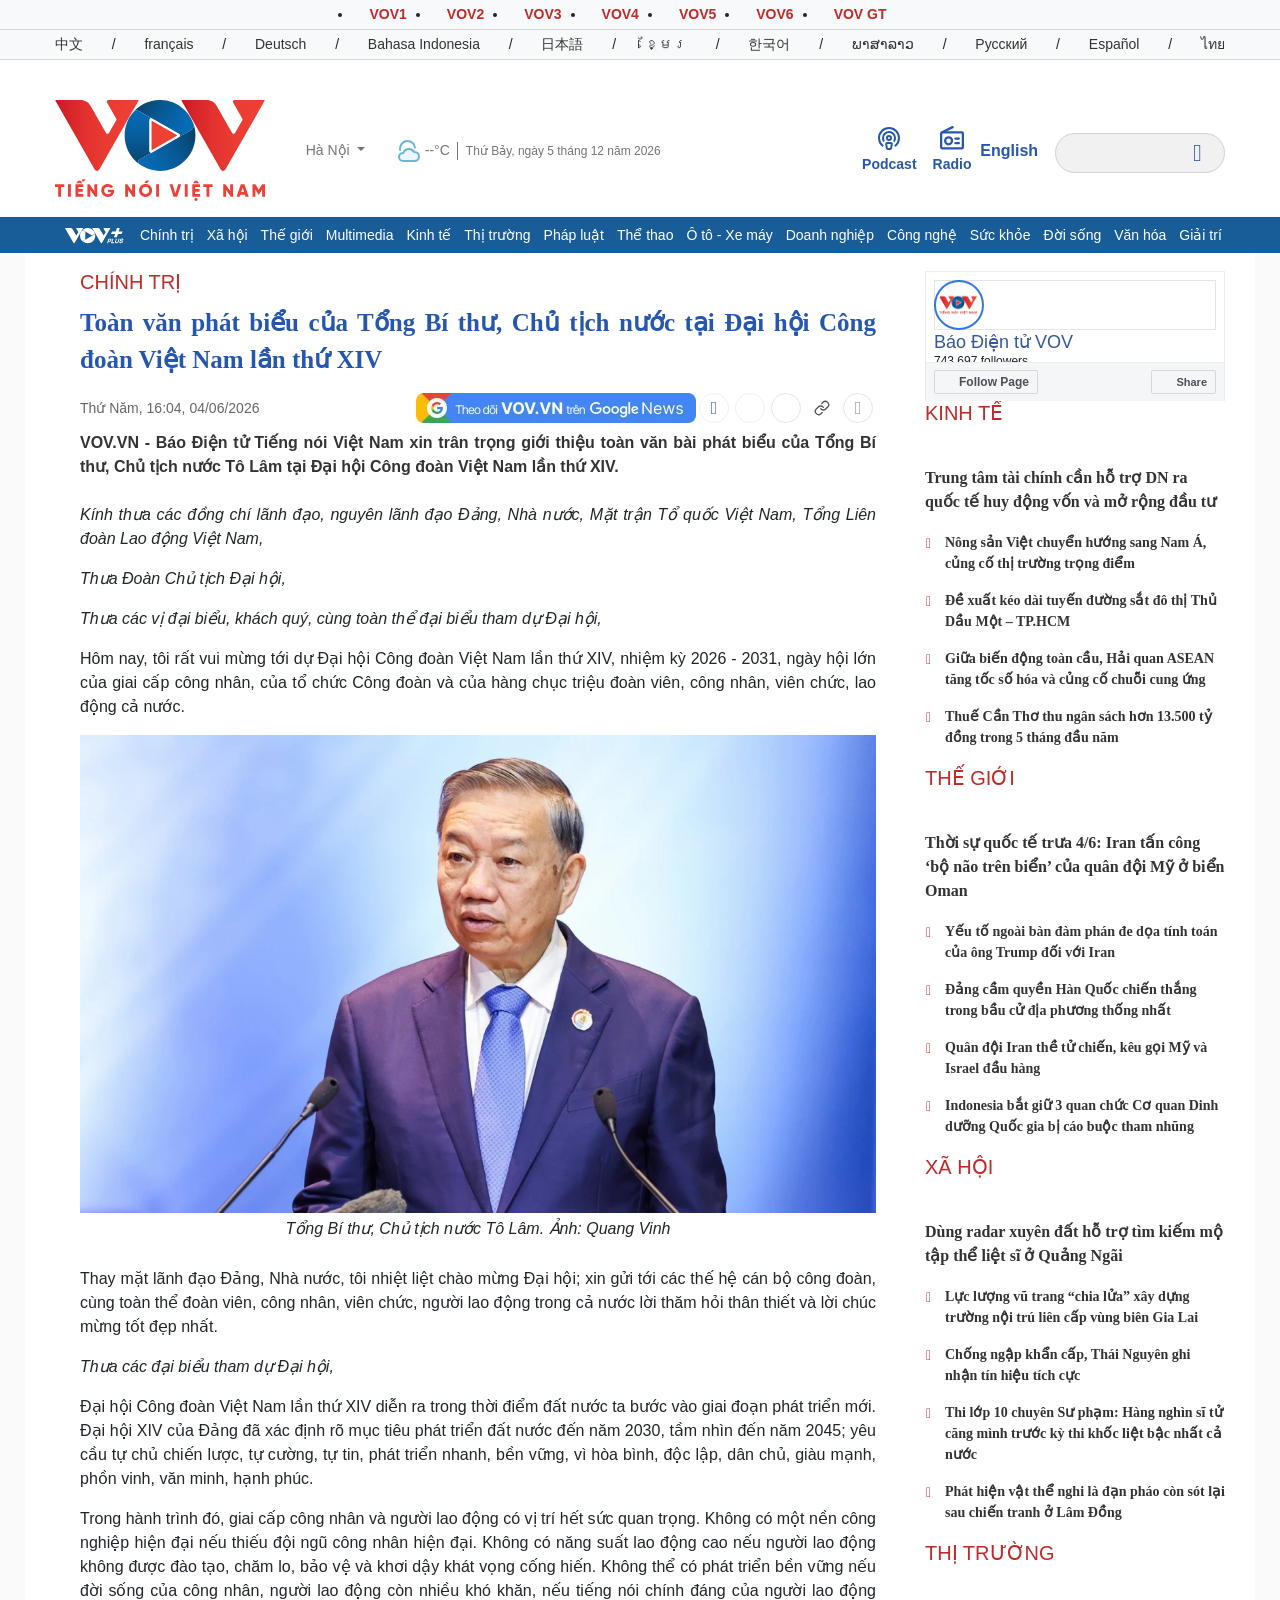
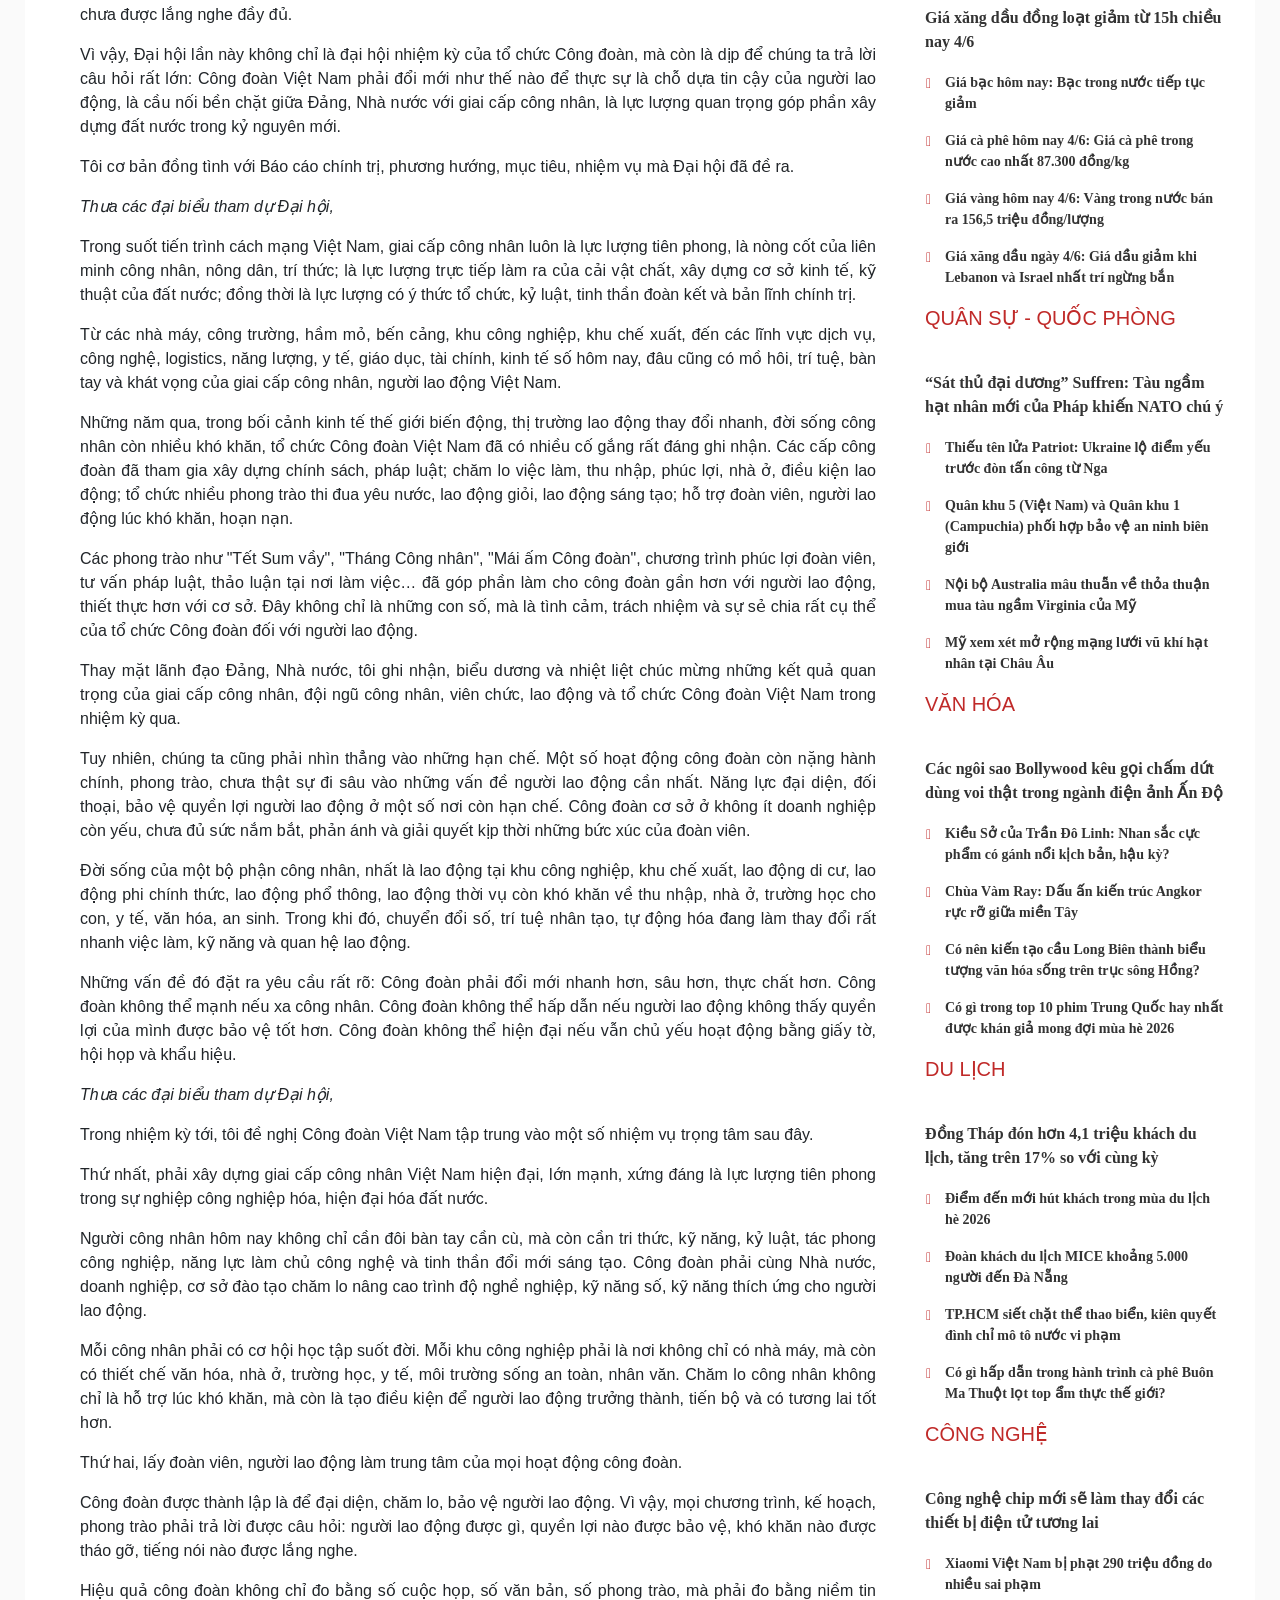
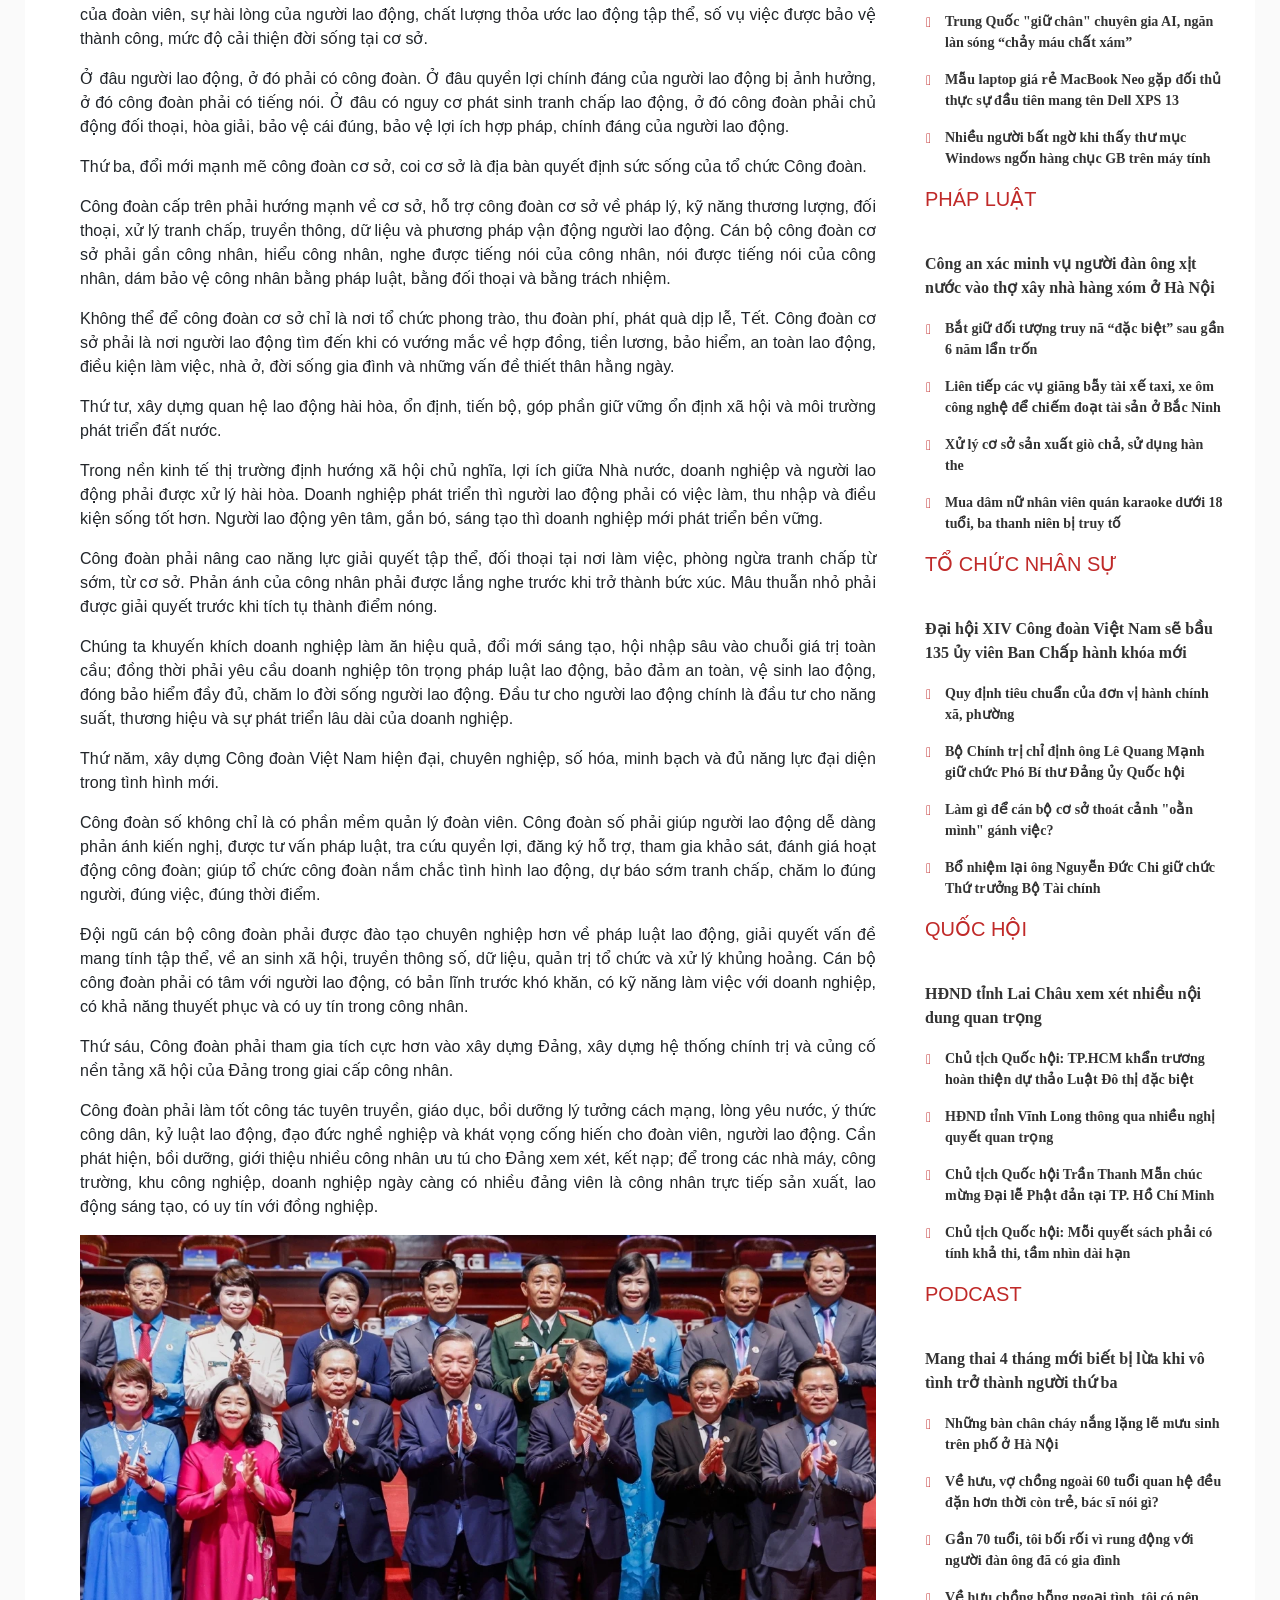
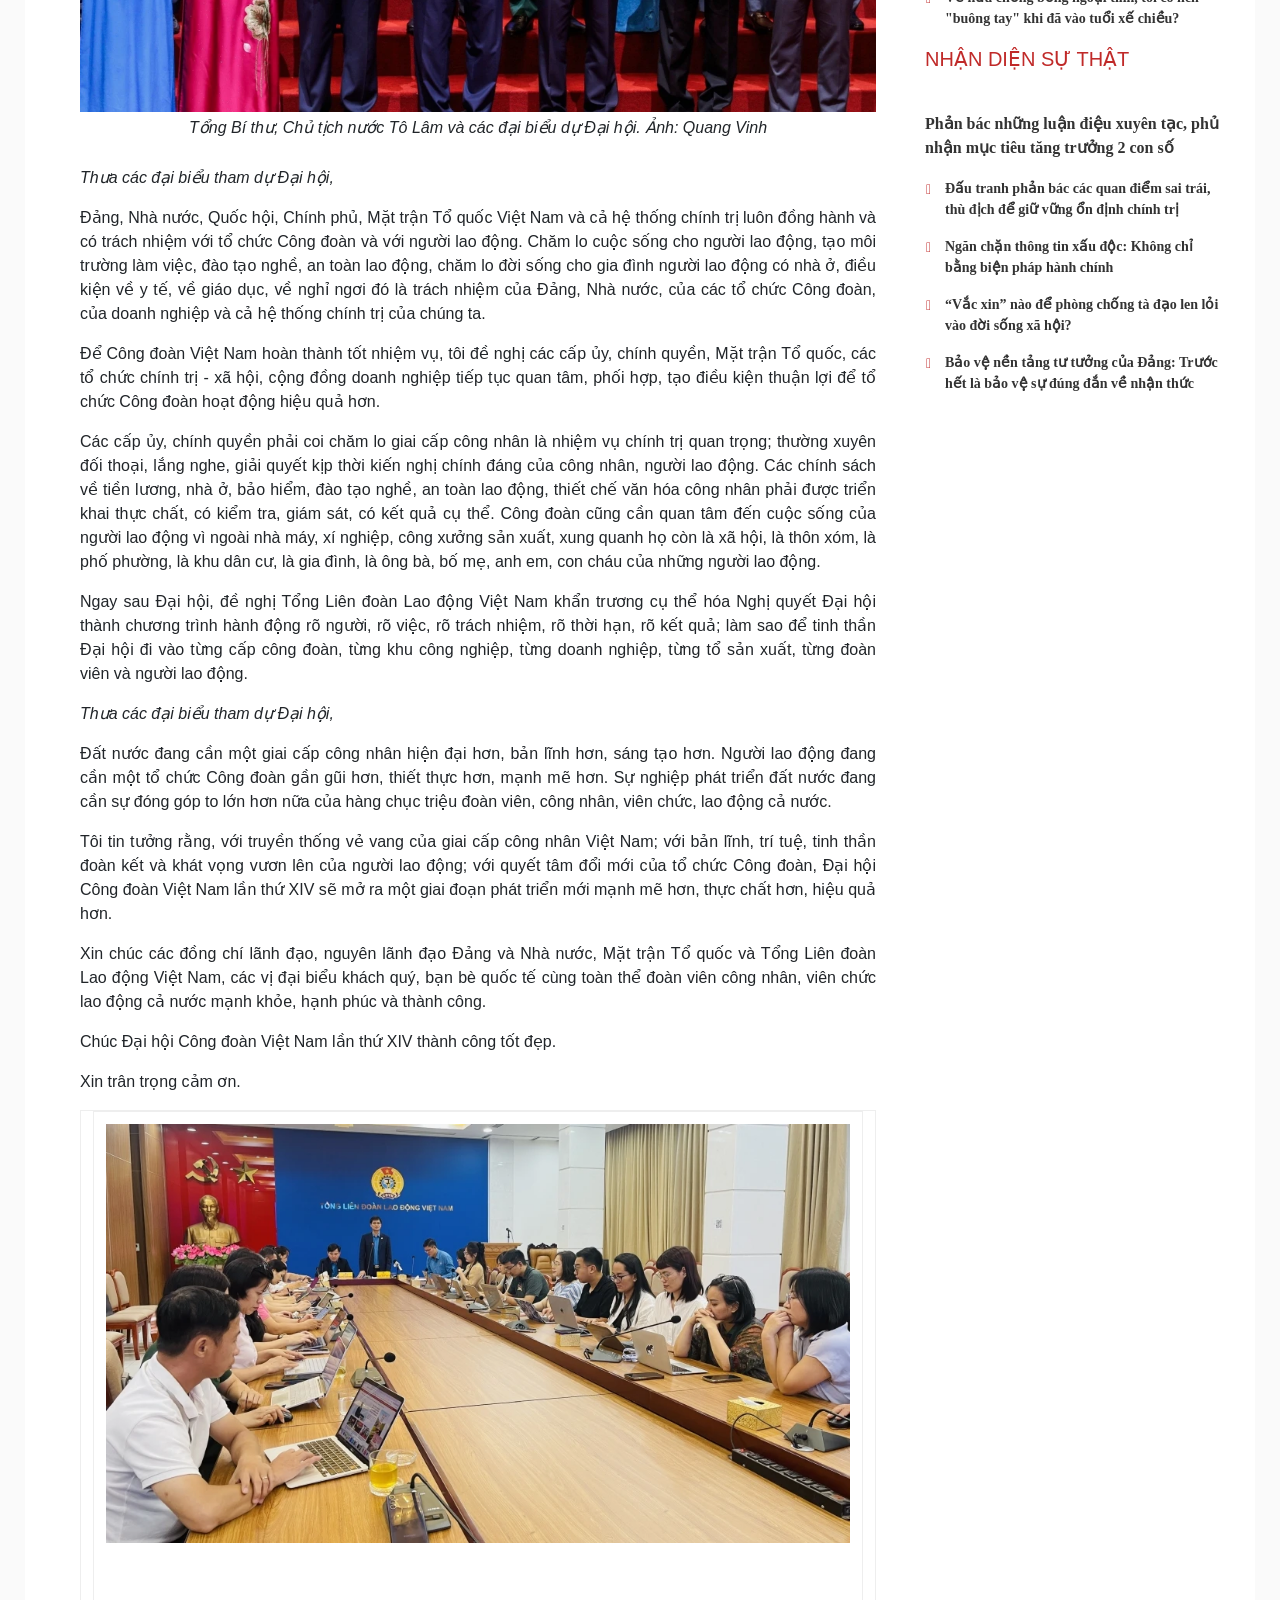
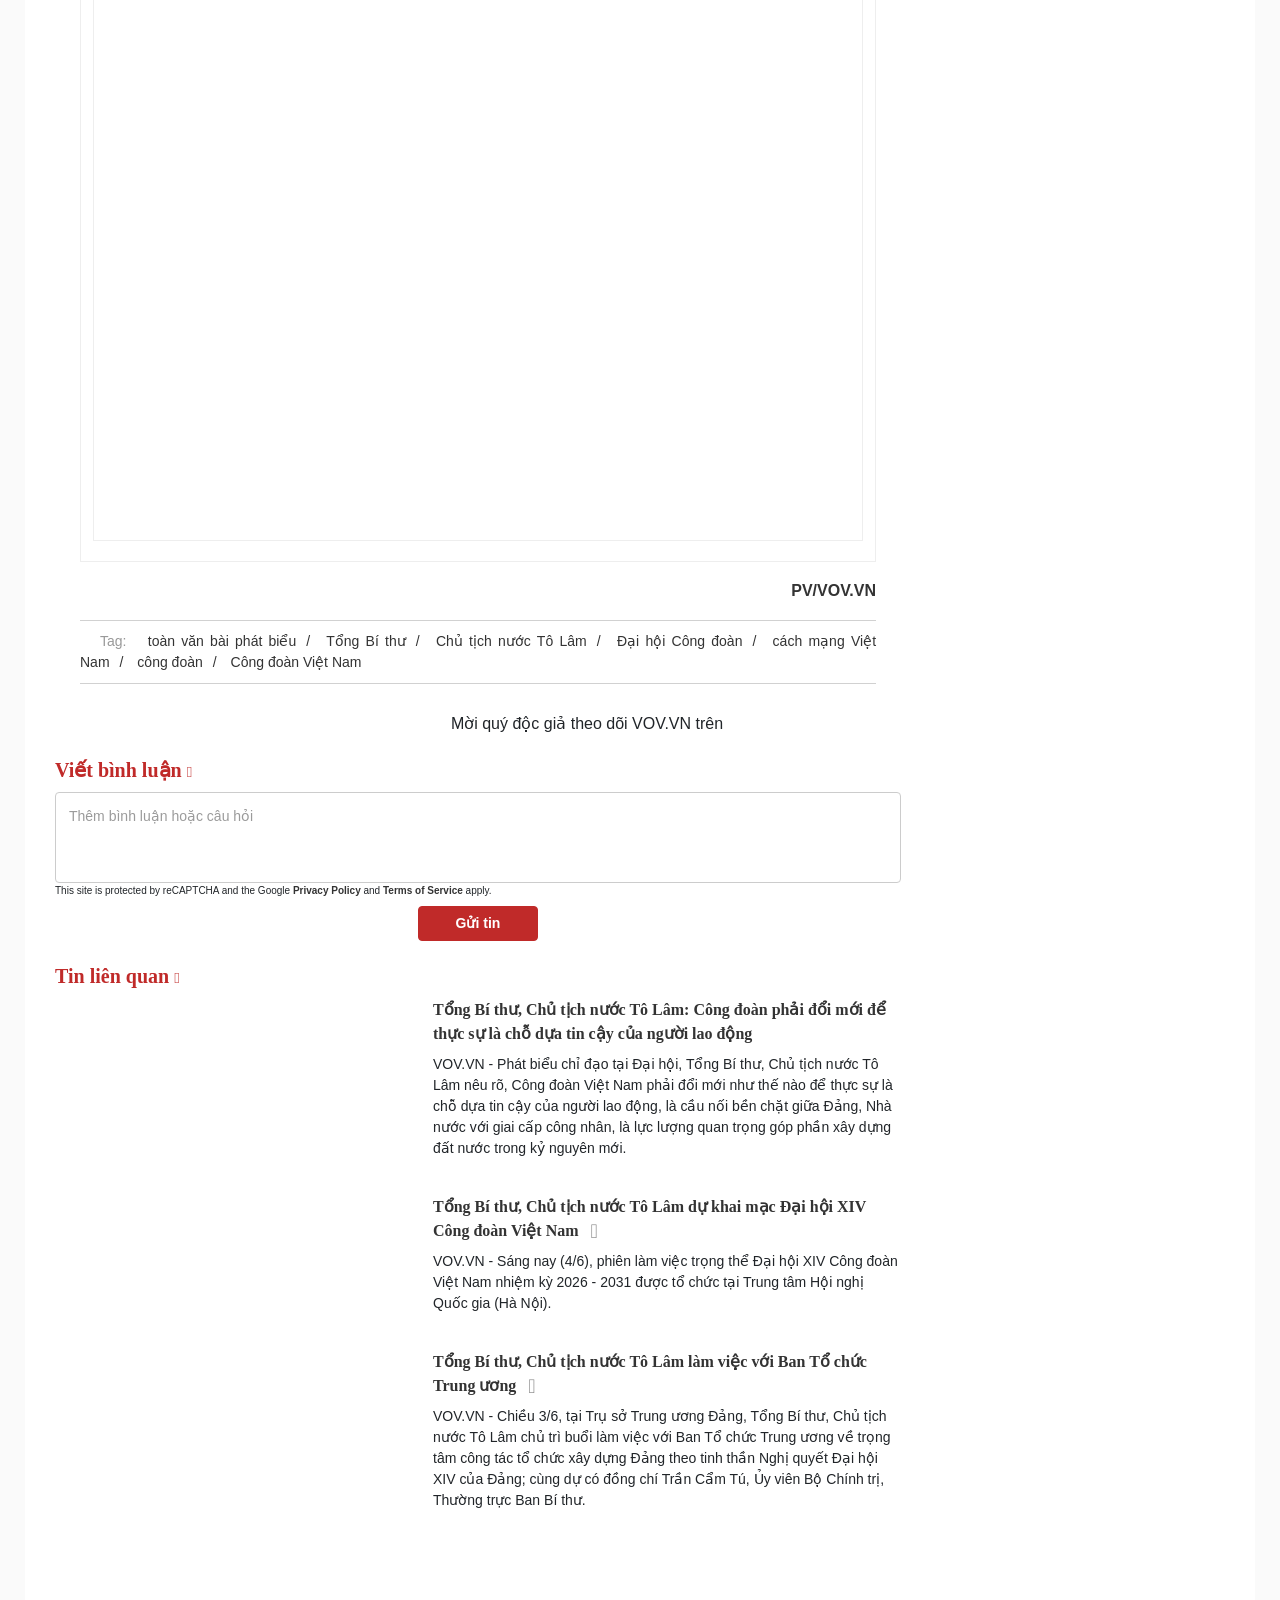
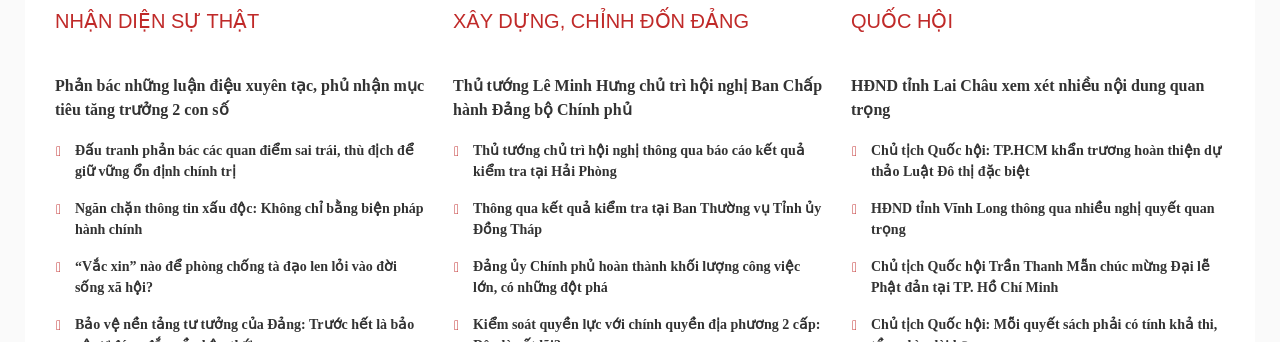
==== commit 6581e989: "Add padding to article body to create space from sticky sidebar ads" ====
--- a/index.html
+++ b/index.html
@@ -17,7 +17,8 @@
     .vjs-fluid:not(.vjs-audio-only-mode) {
       padding-top: 56.25%
     }
-  </style>
+  
+    .vovvn-body .detail { padding-left: 25px; padding-right: 25px; }</style>
   <meta http-equiv="X-UA-Compatible" content="IE=edge,chrome=1">
 
   <meta name="title"
@@ -1059,8 +1060,26 @@
     }
   }
 
-  /* ---- TABLET (768px - 1229px) ---- */
-  @media (min-width: 768px) and (max-width: 1229.98px) {
+  /* ---- MEDIUM (1080px - 1229px) two-column layout ---- */
+	  @media (min-width: 1080px) and (max-width: 1229.98px) {
+		      /* Content column - reduced width so sidebar stays visible */
+		      .vovvn-body .col-xl-870,
+		      .vovvn-body .col-lg-9 {
+				        flex: 0 0 auto;
+				        width: 68% !important;
+				        max-width: 68% !important;
+			  }
+		      /* Sidebar column */
+		      .vovvn-body .col-xl-330,
+		      .vovvn-body .col-lg-3 {
+				        flex: 0 0 auto;
+				        width: 30% !important;
+				        max-width: 30% !important;
+			  }
+	  }
+	
+  /* ---- TABLET (768px - 1079px) ---- */
+	@media (min-width: 768px) and (max-width: 1079.98px) {
 
     /* Article column stacking */
     .vovvn-body .col-xl-870 {
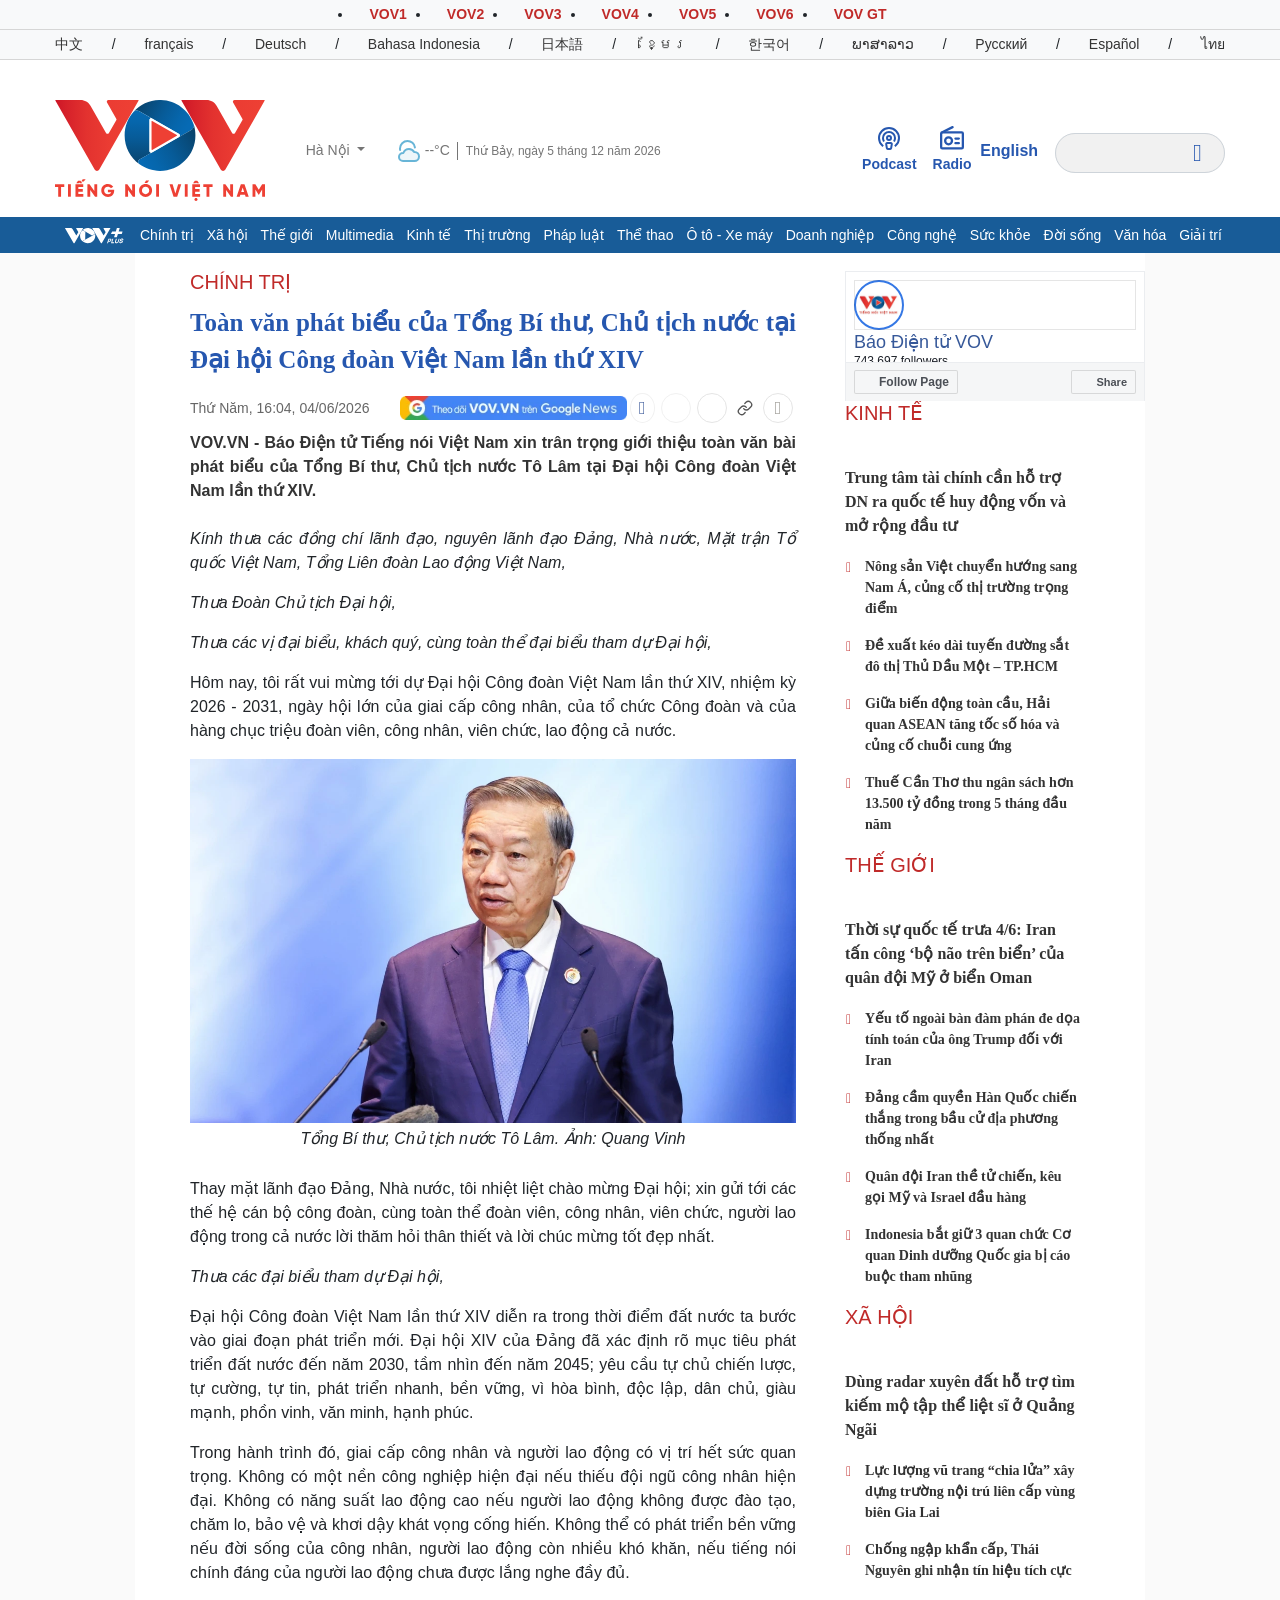
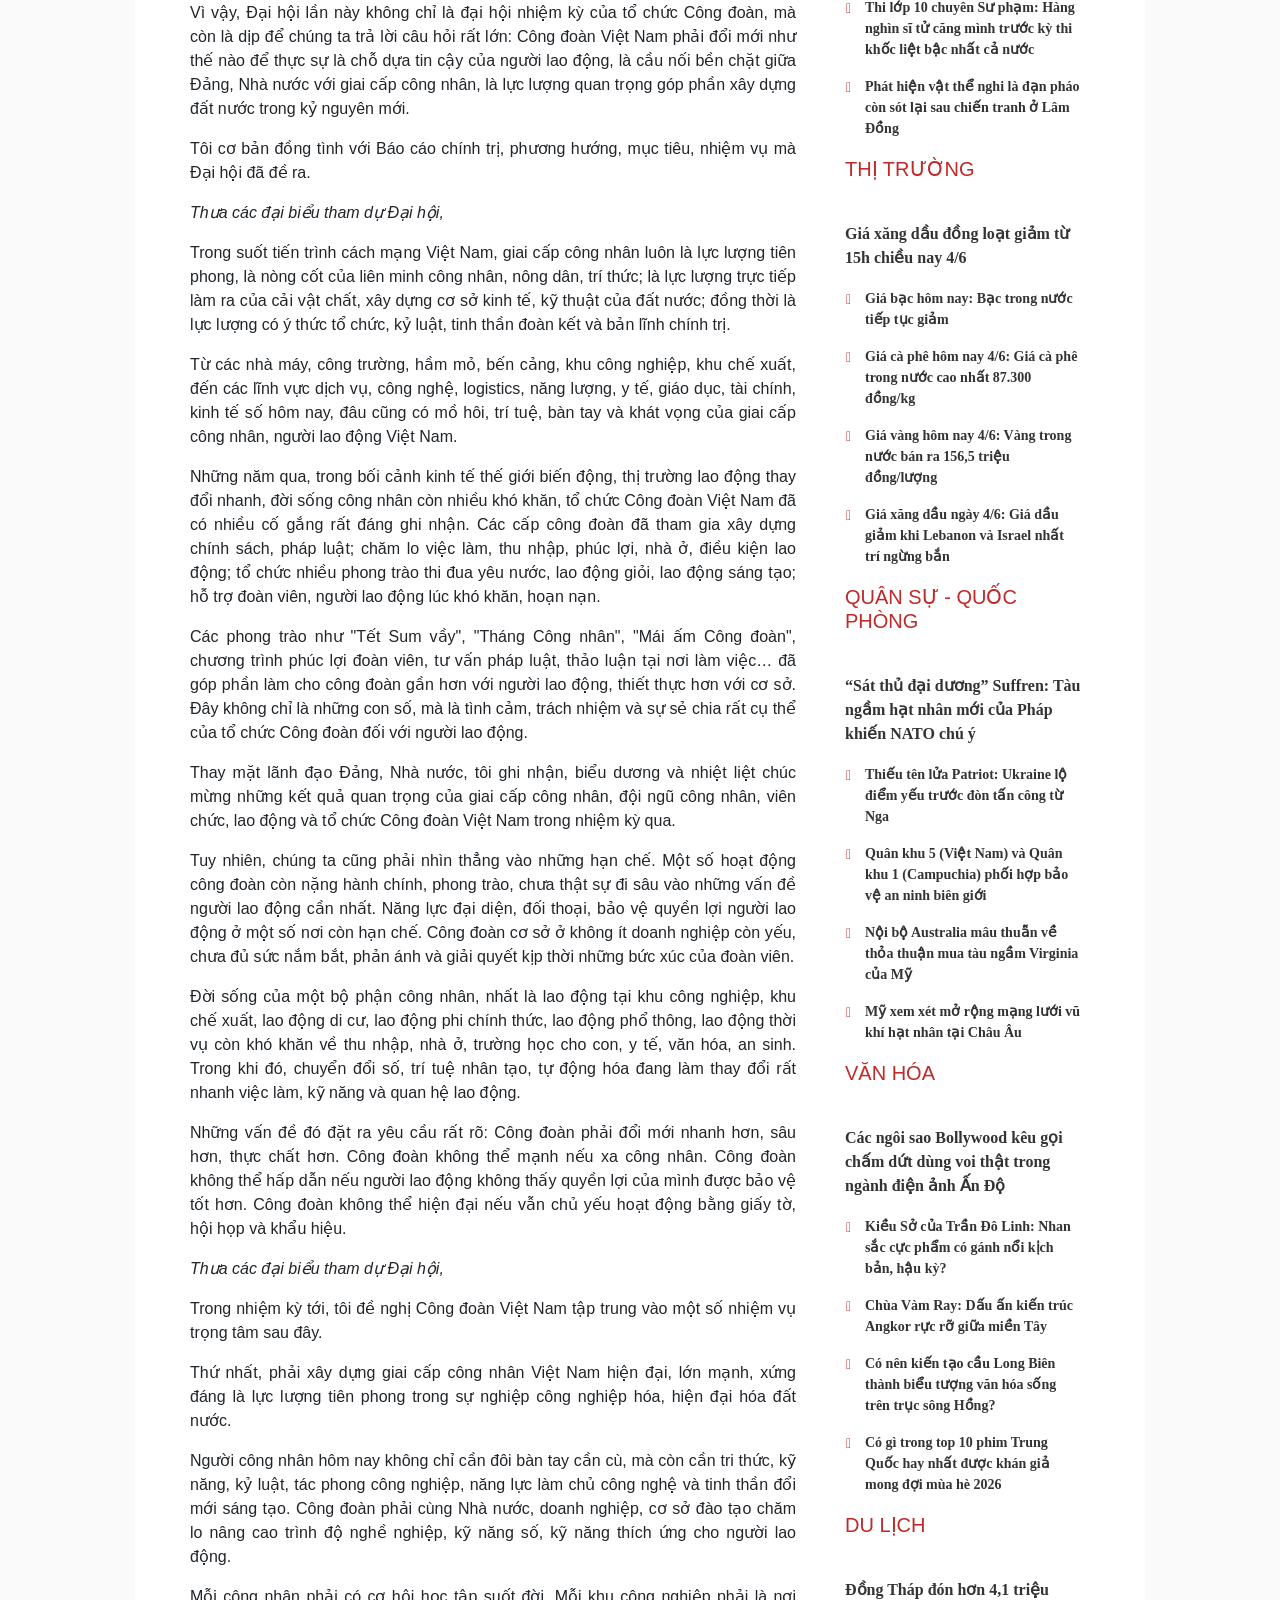
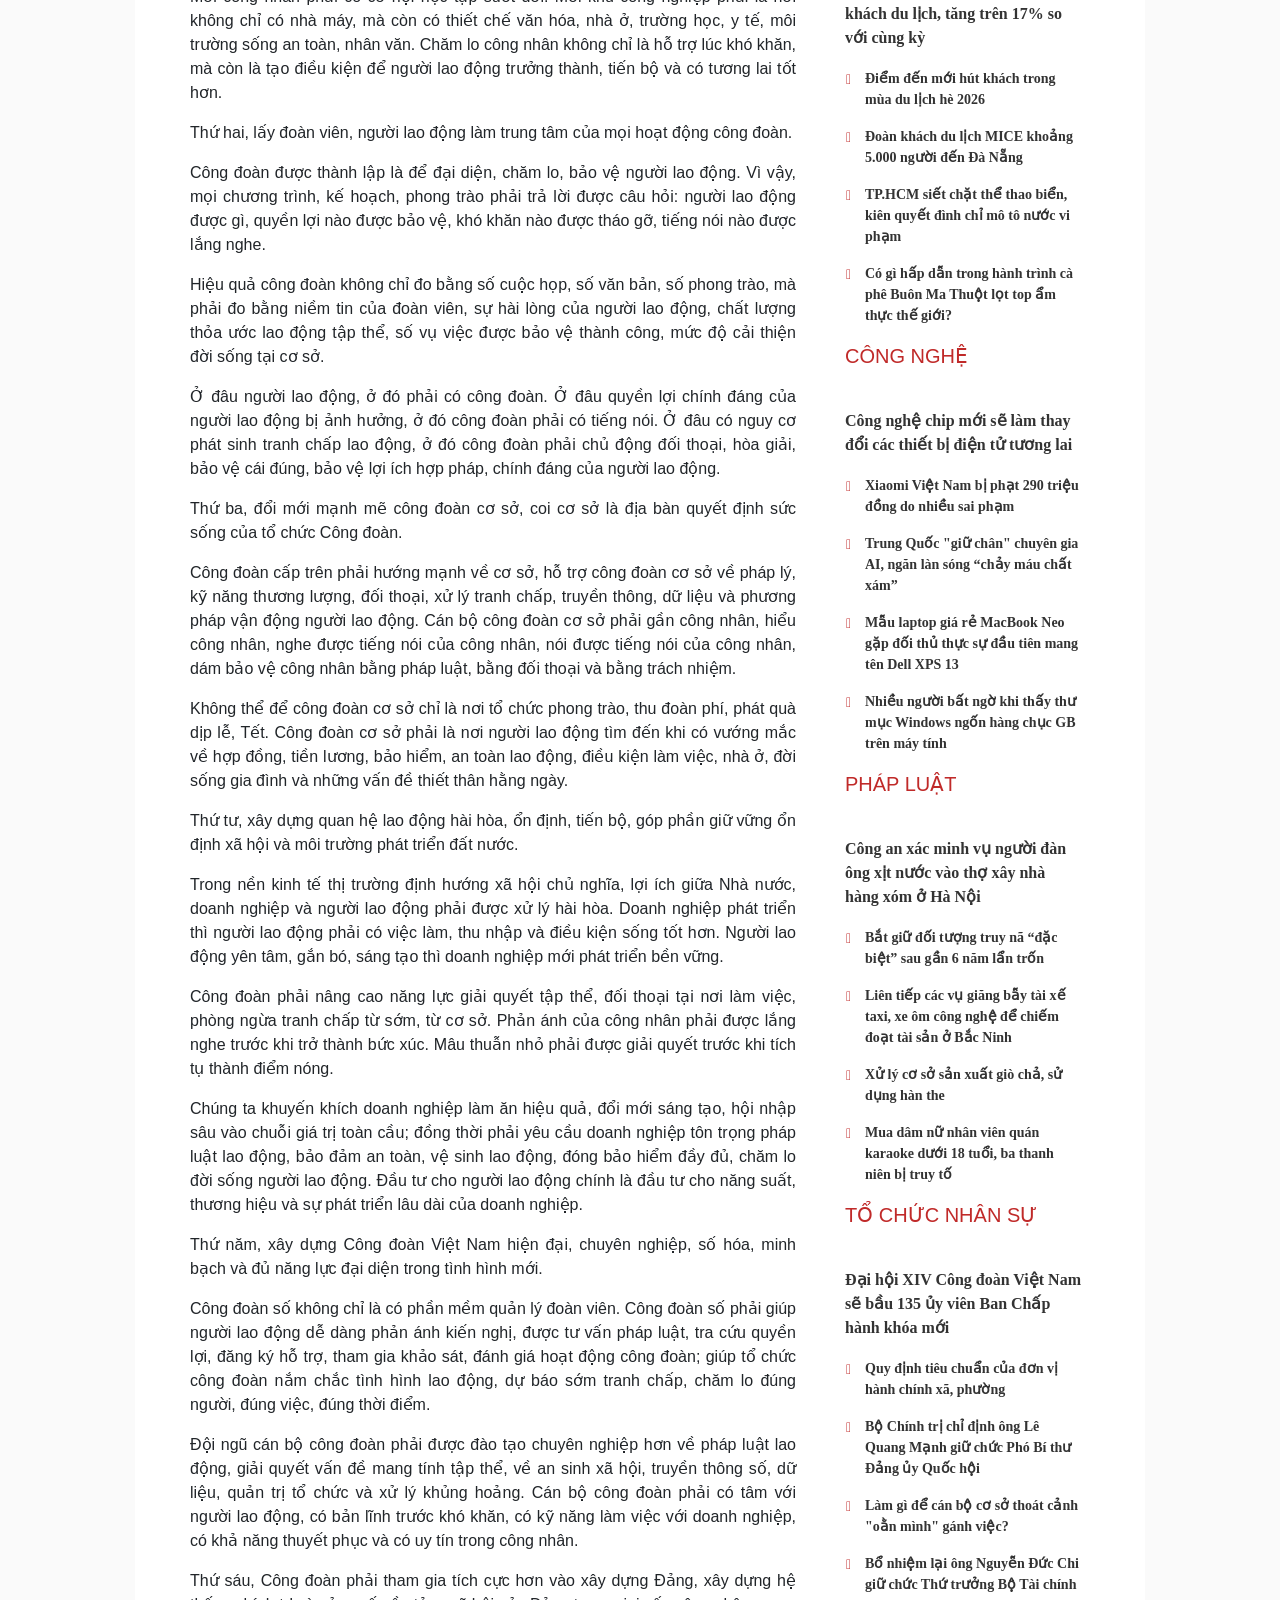
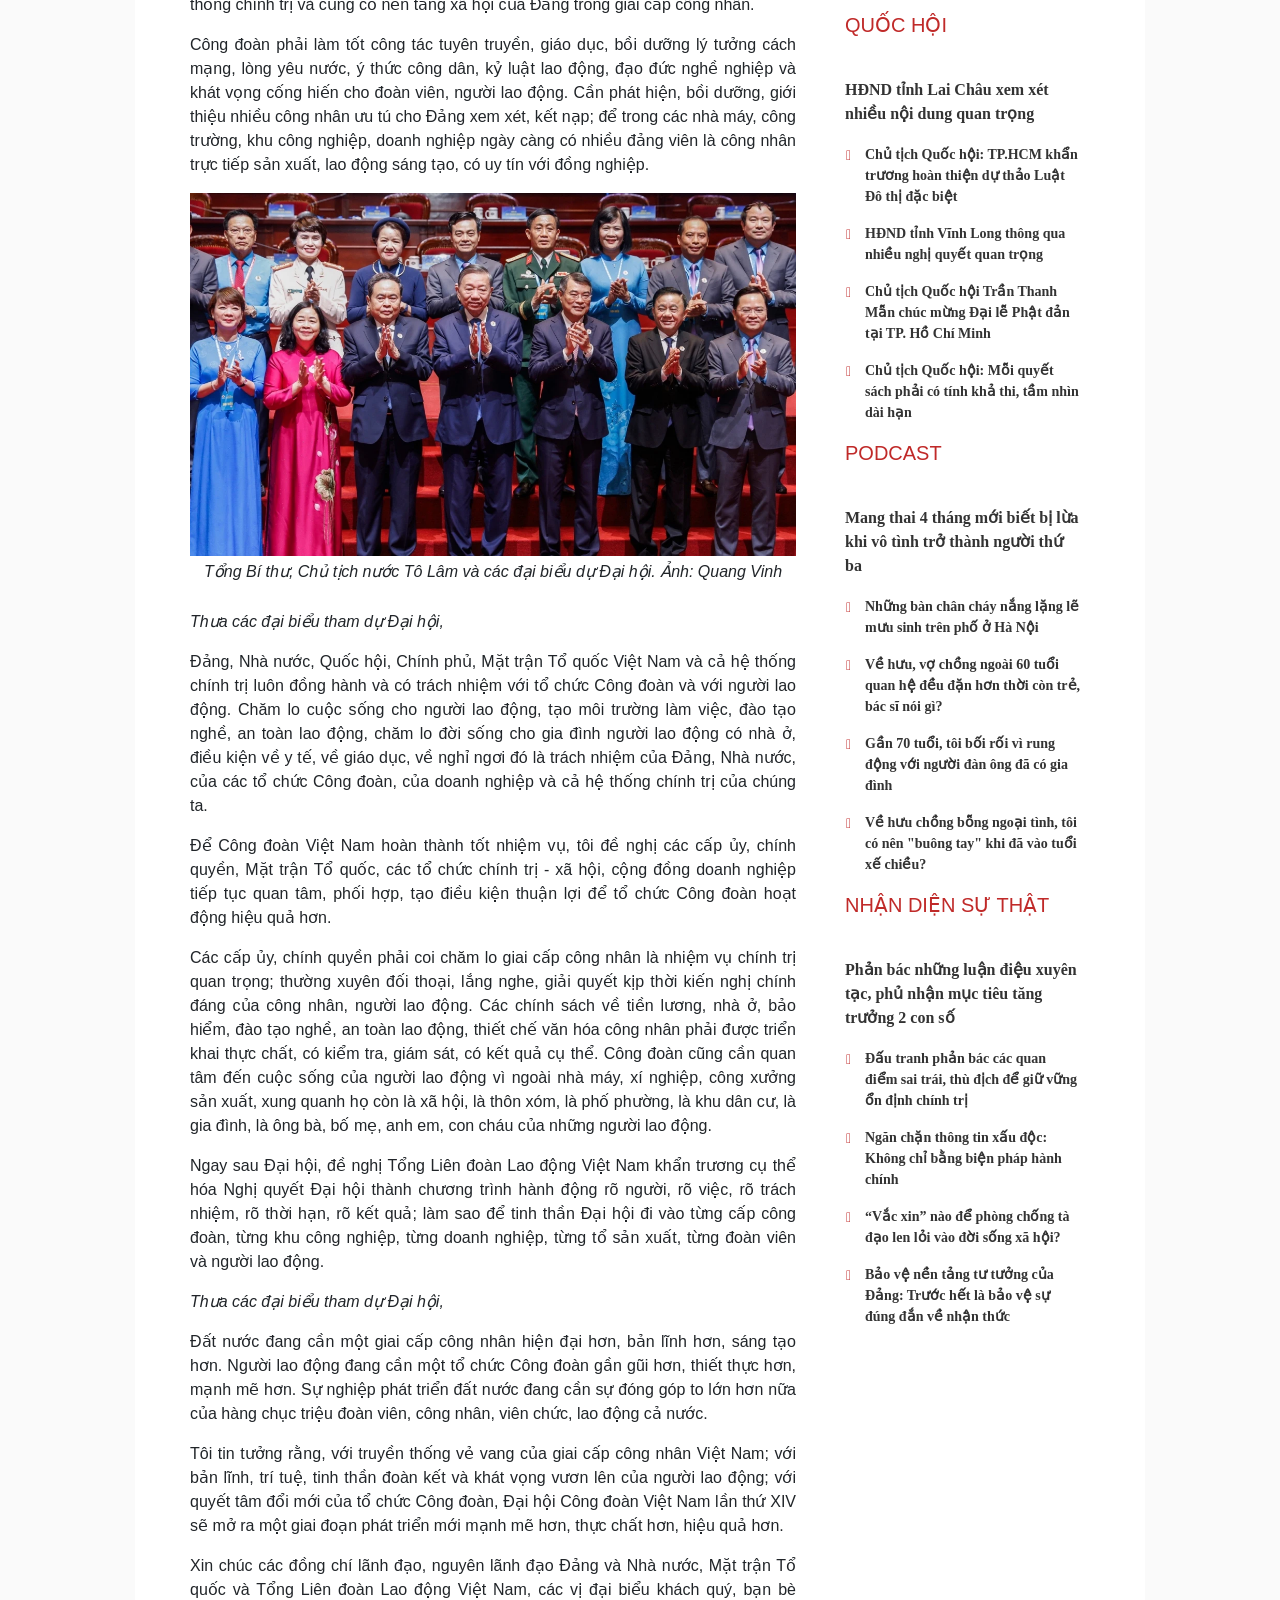
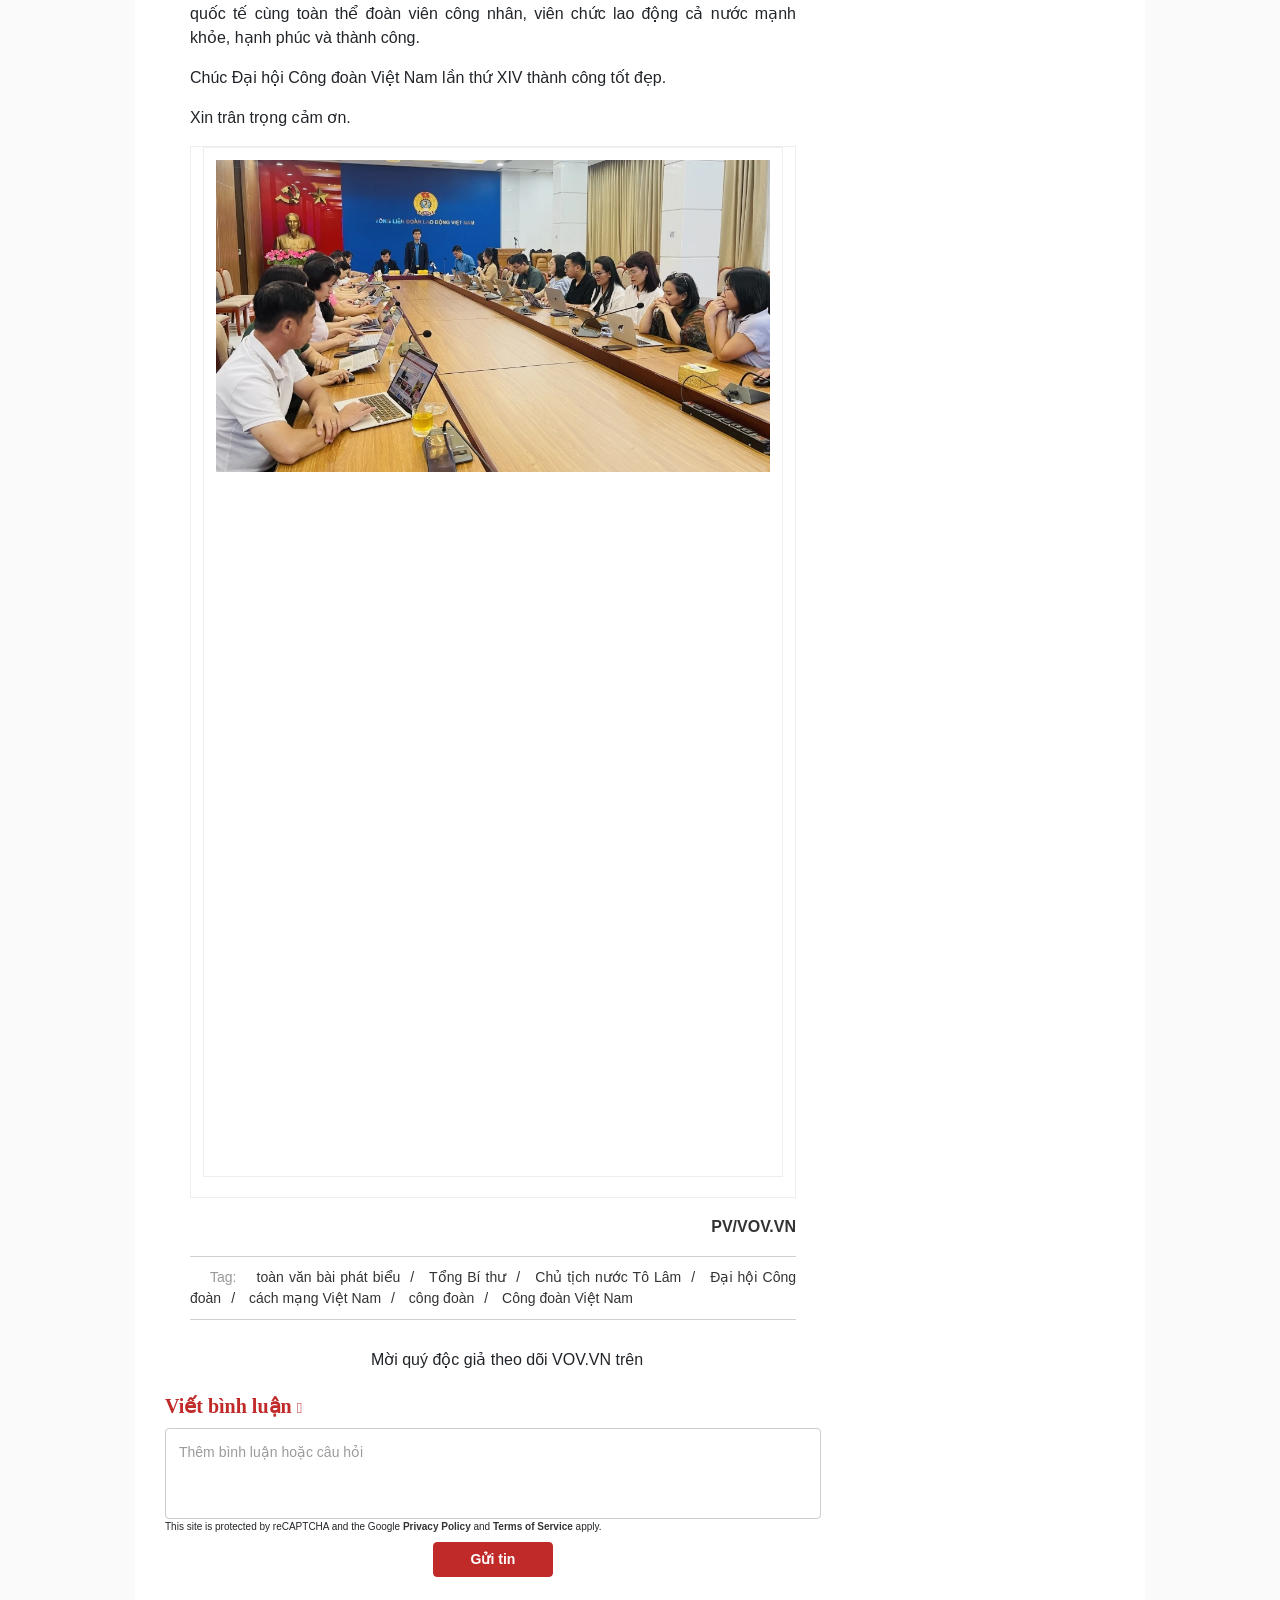
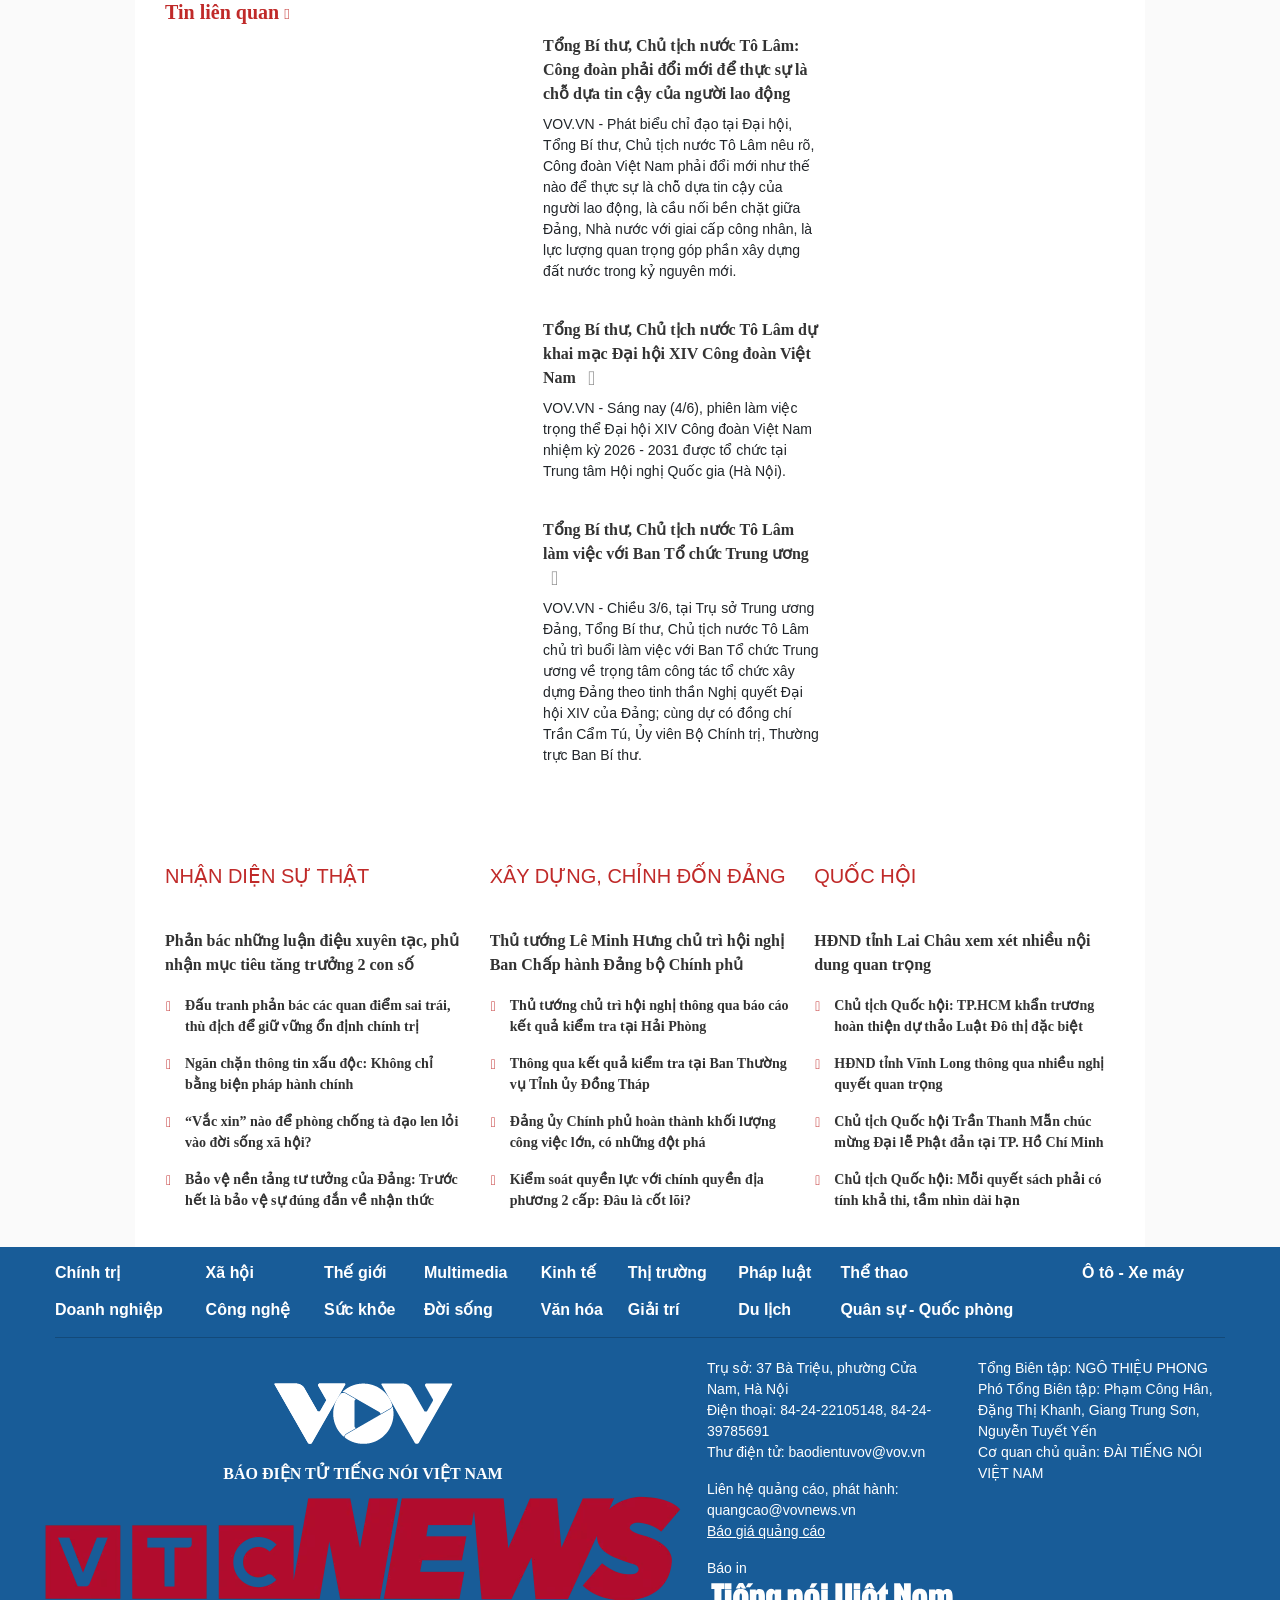
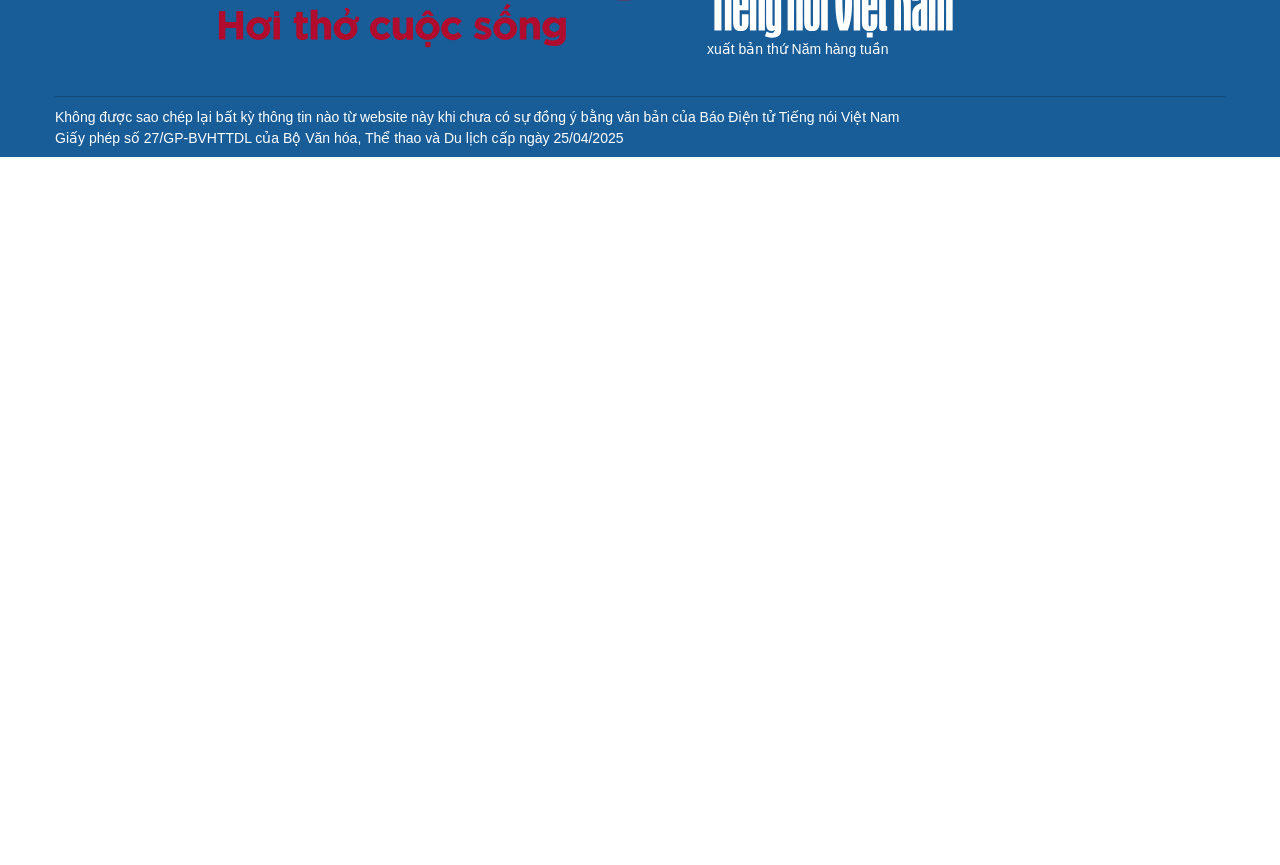
==== commit 531d68d3: "Update index.htmlReduce container width and column sizes for better spacing from sticky sidebar ads" ====
--- a/index.html
+++ b/index.html
@@ -18,7 +18,7 @@
       padding-top: 56.25%
     }
   
-    .vovvn-body .detail { padding-left: 25px; padding-right: 25px; }</style>
+        .vovvn-body .detail { padding-left: 25px; padding-right: 25px; }    @media (min-width: 1230px) {      .vovvn-body .col-xl-870 { width: 680px !important; }      .vovvn-body .col-xl-330 { width: 260px !important; }      .vovvn-body .container { max-width: 1010px !important; }    }</style>
   <meta http-equiv="X-UA-Compatible" content="IE=edge,chrome=1">
 
   <meta name="title"
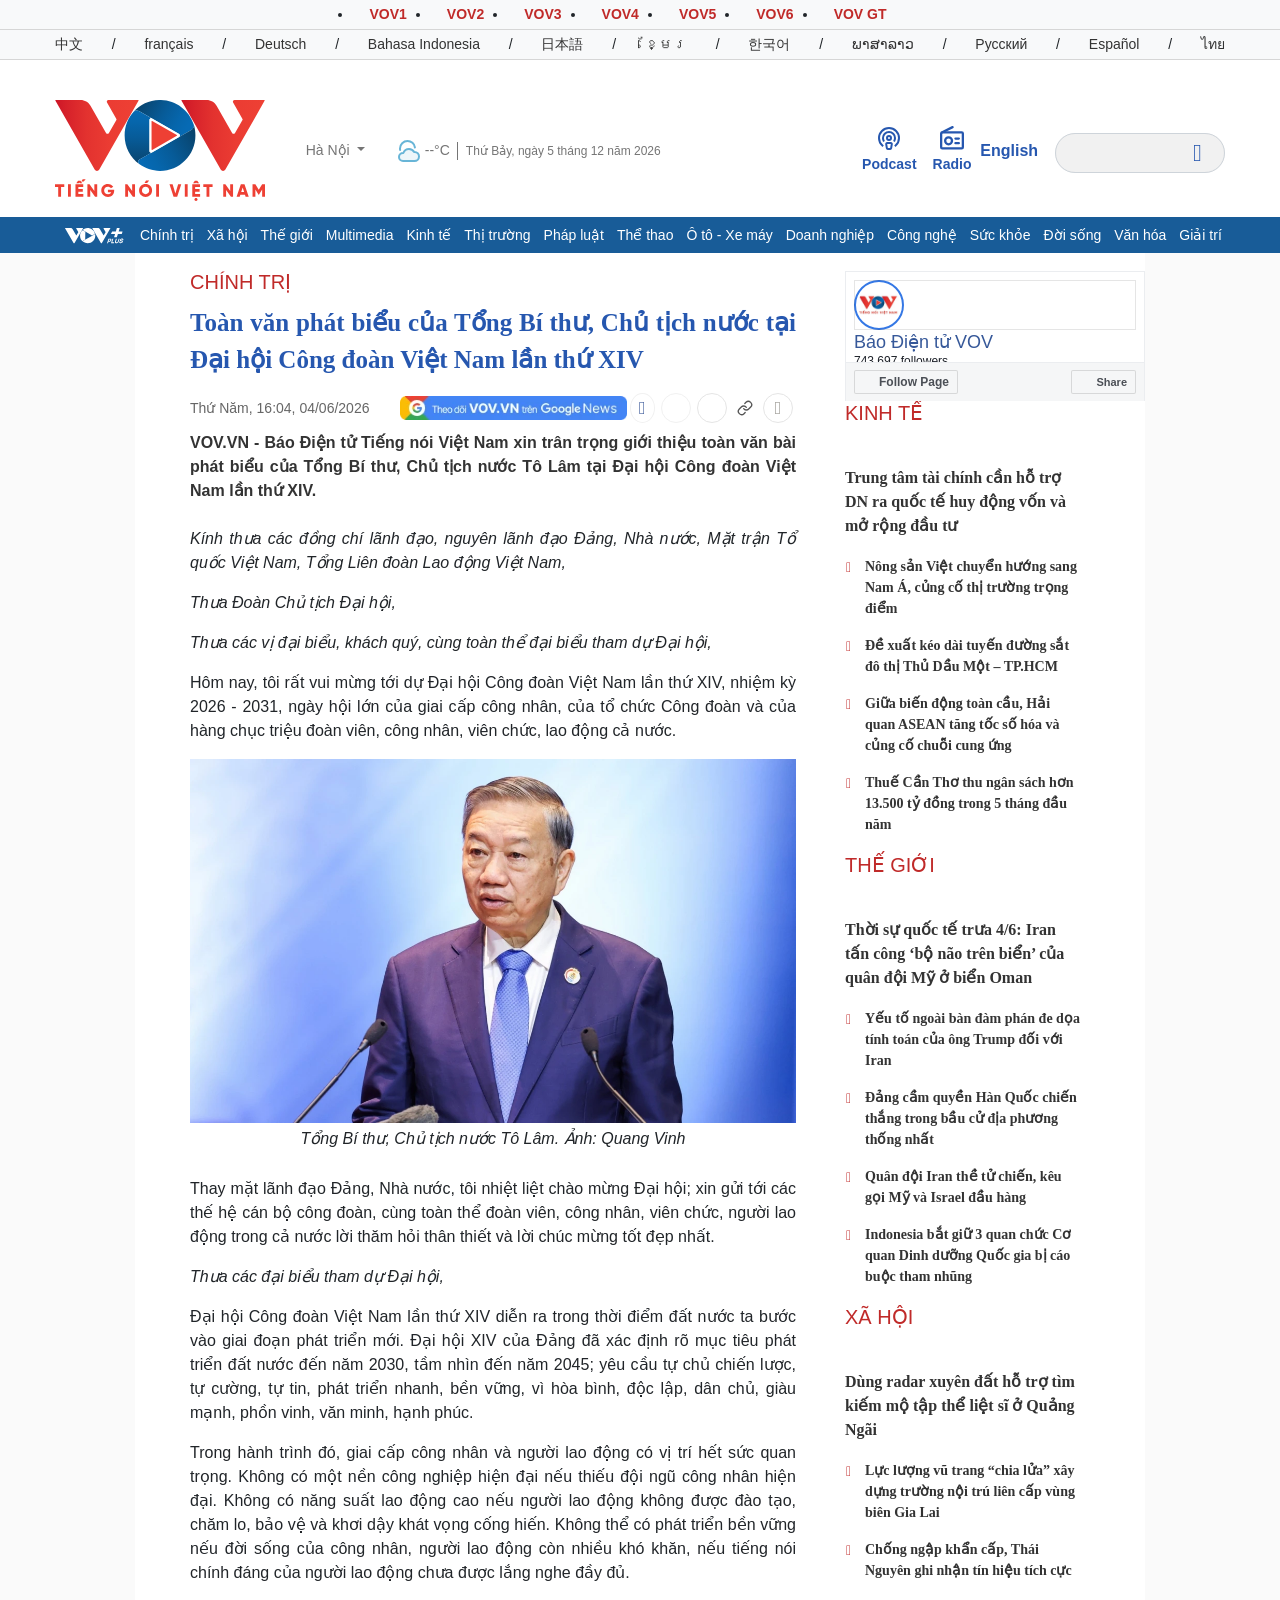
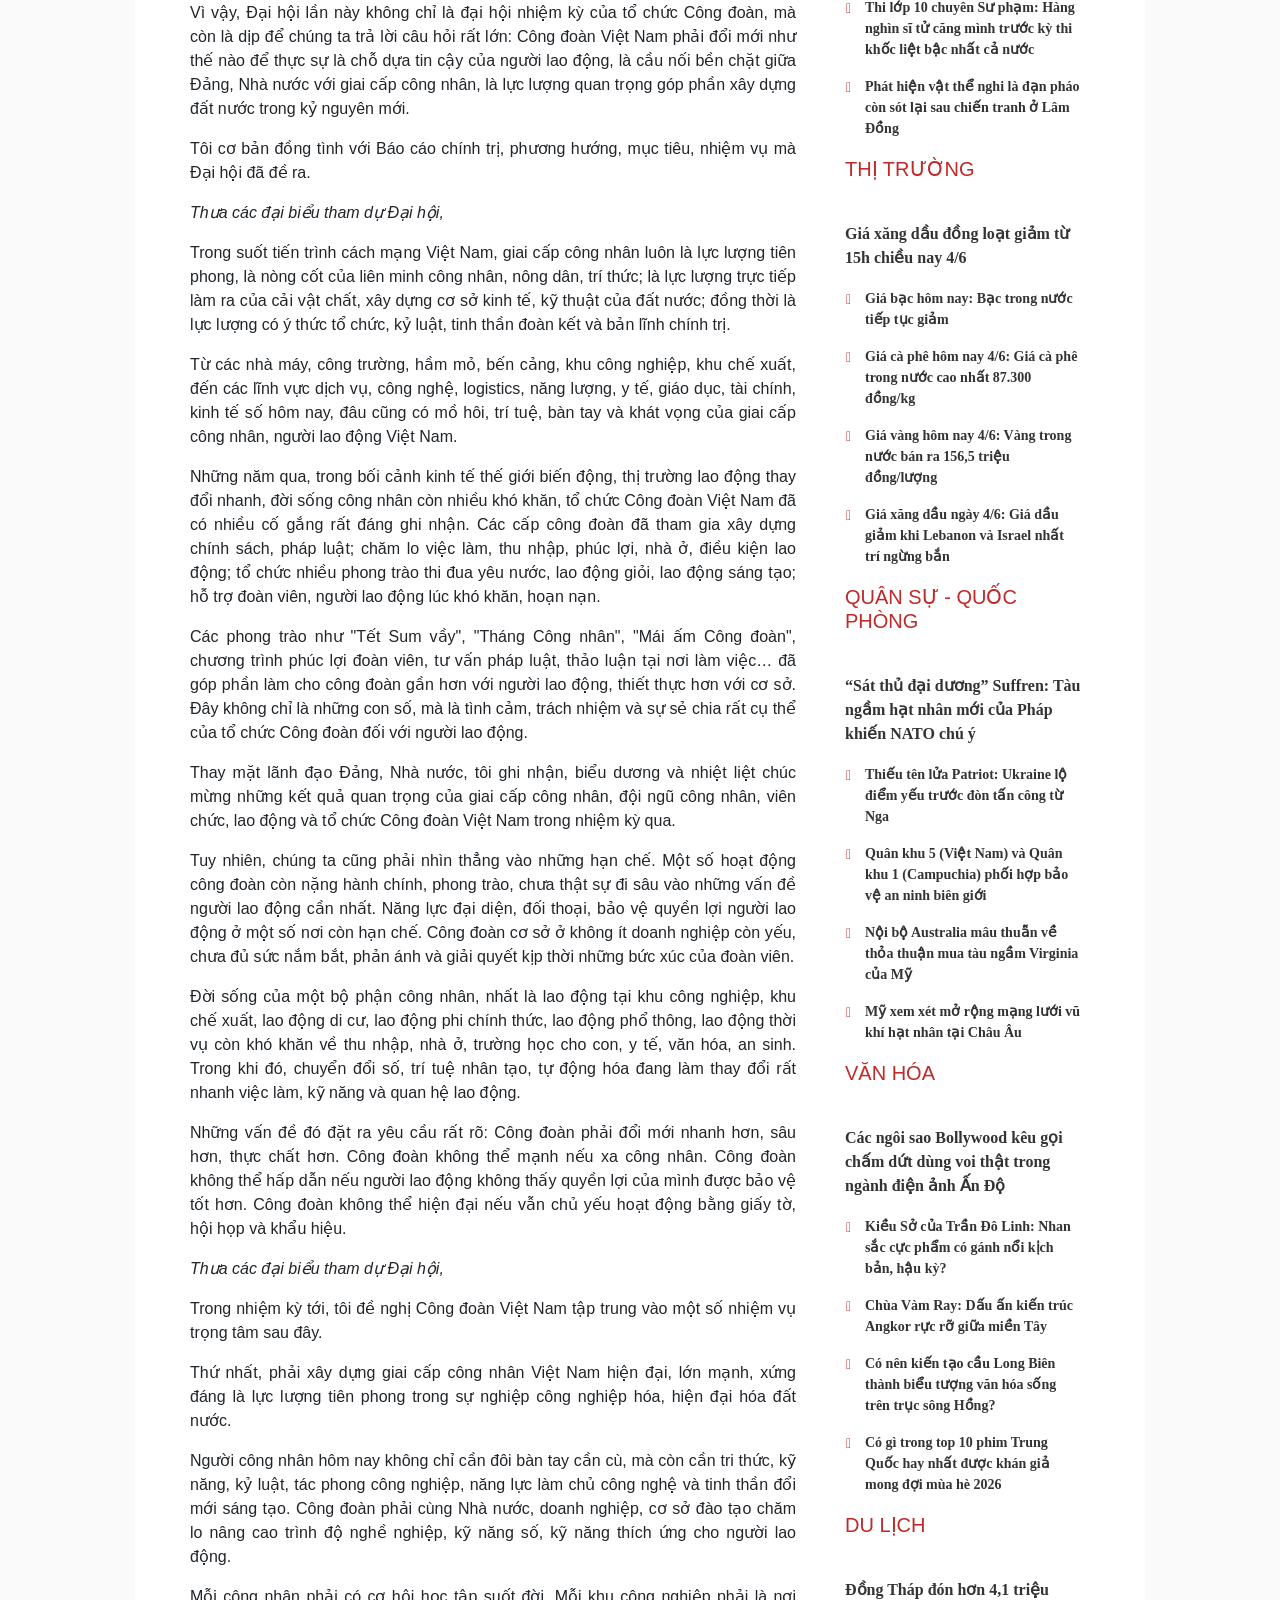
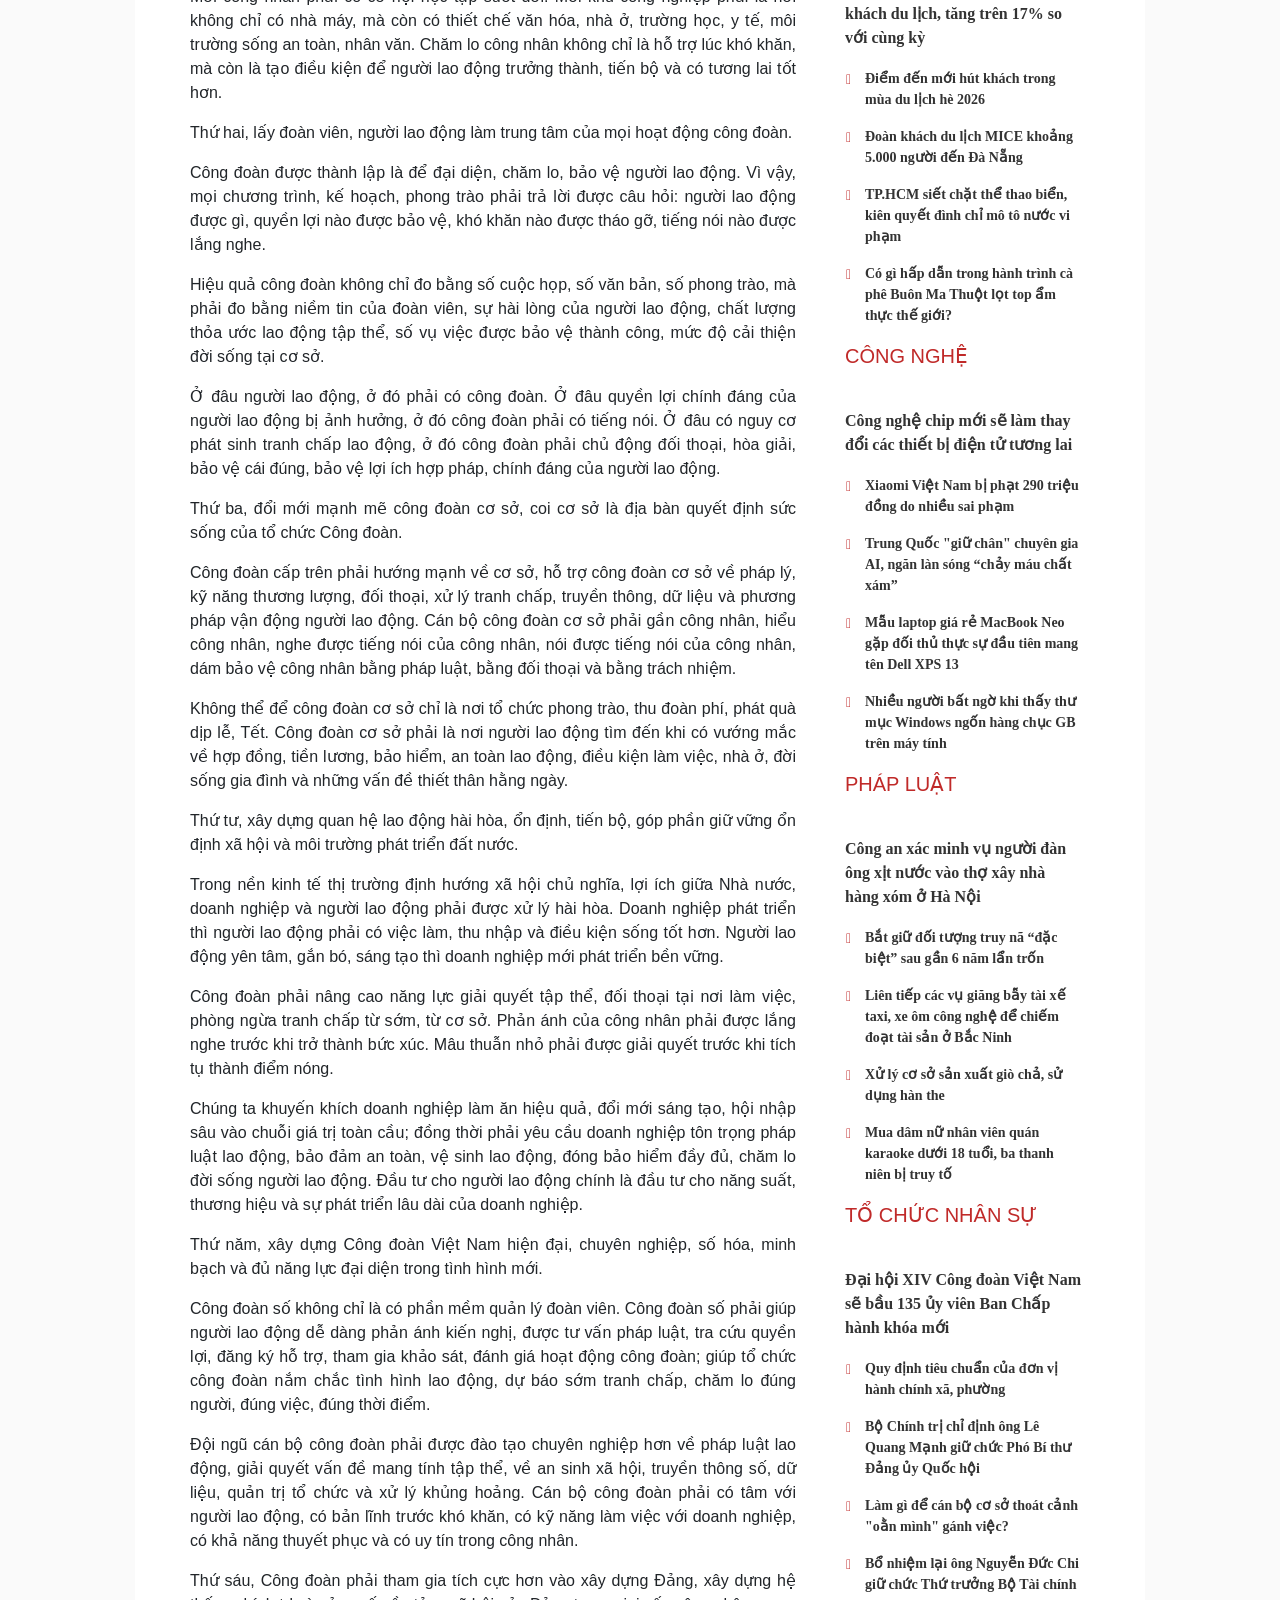
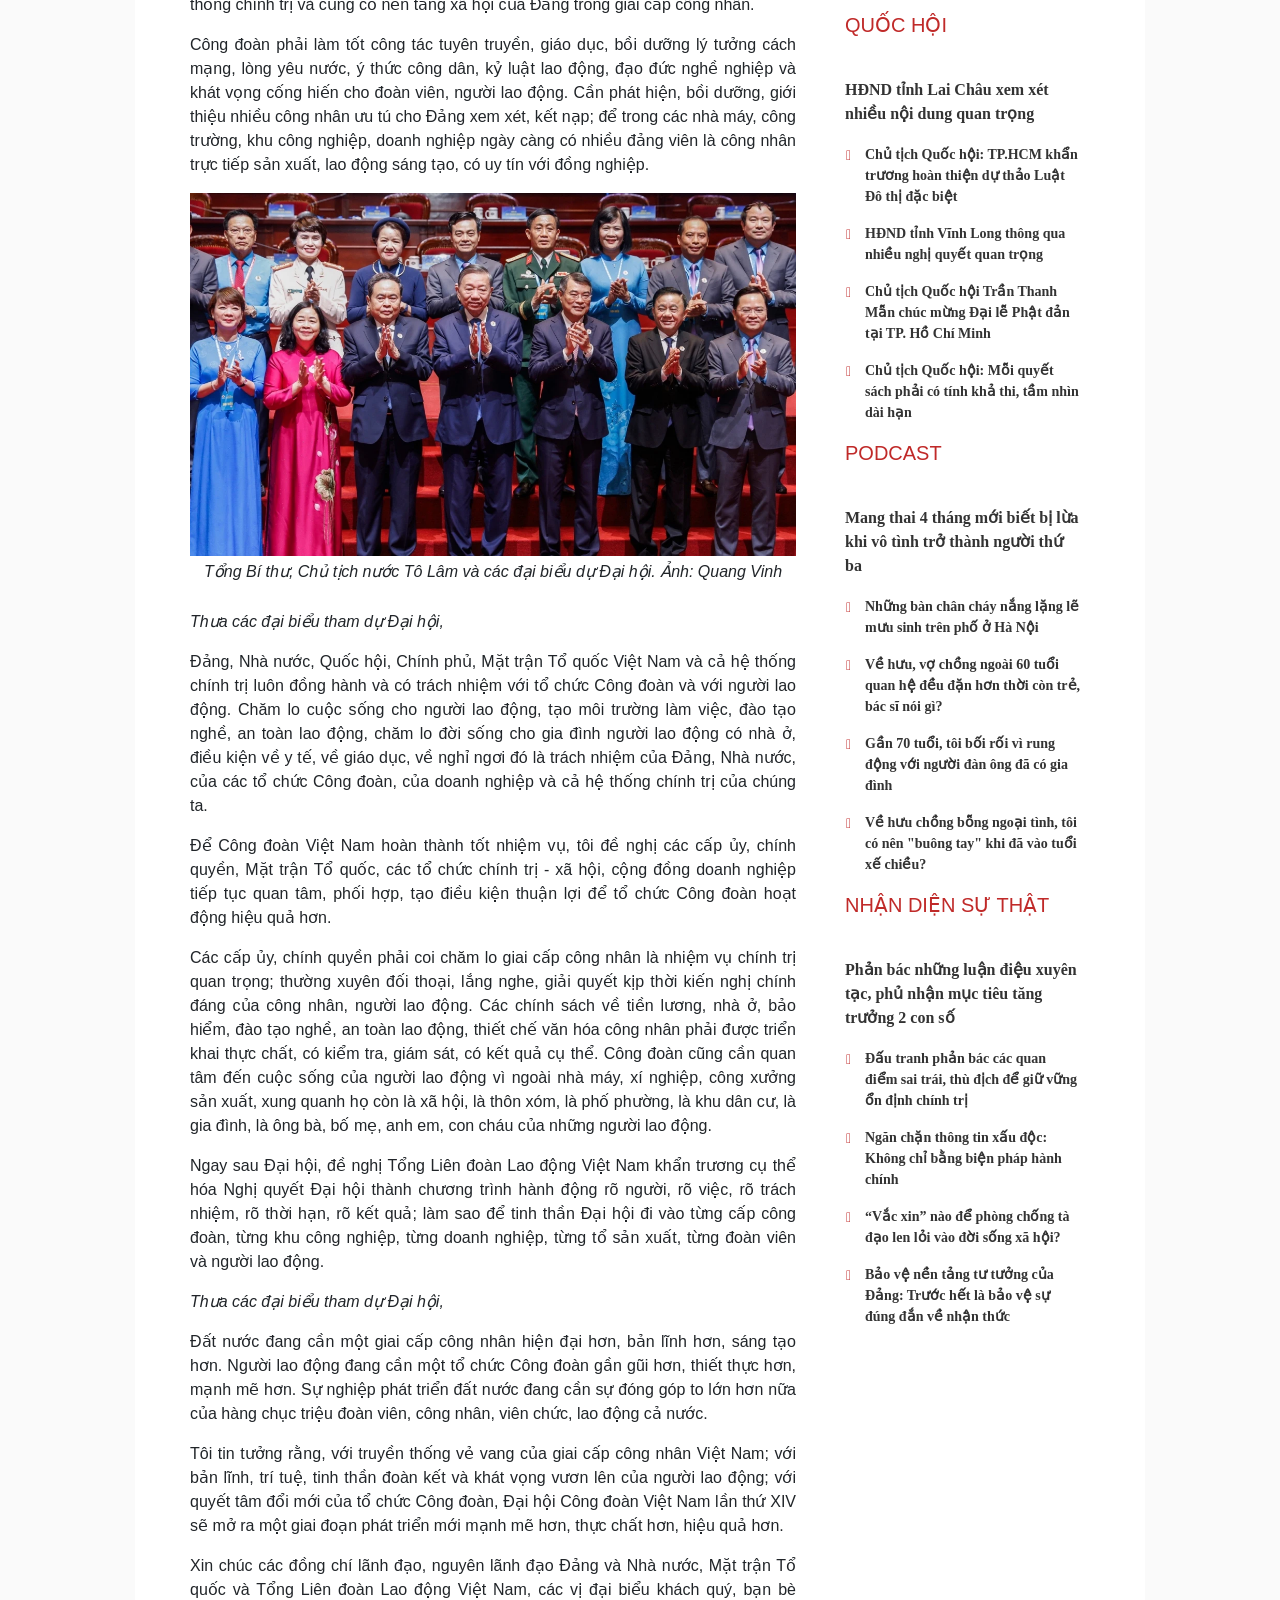
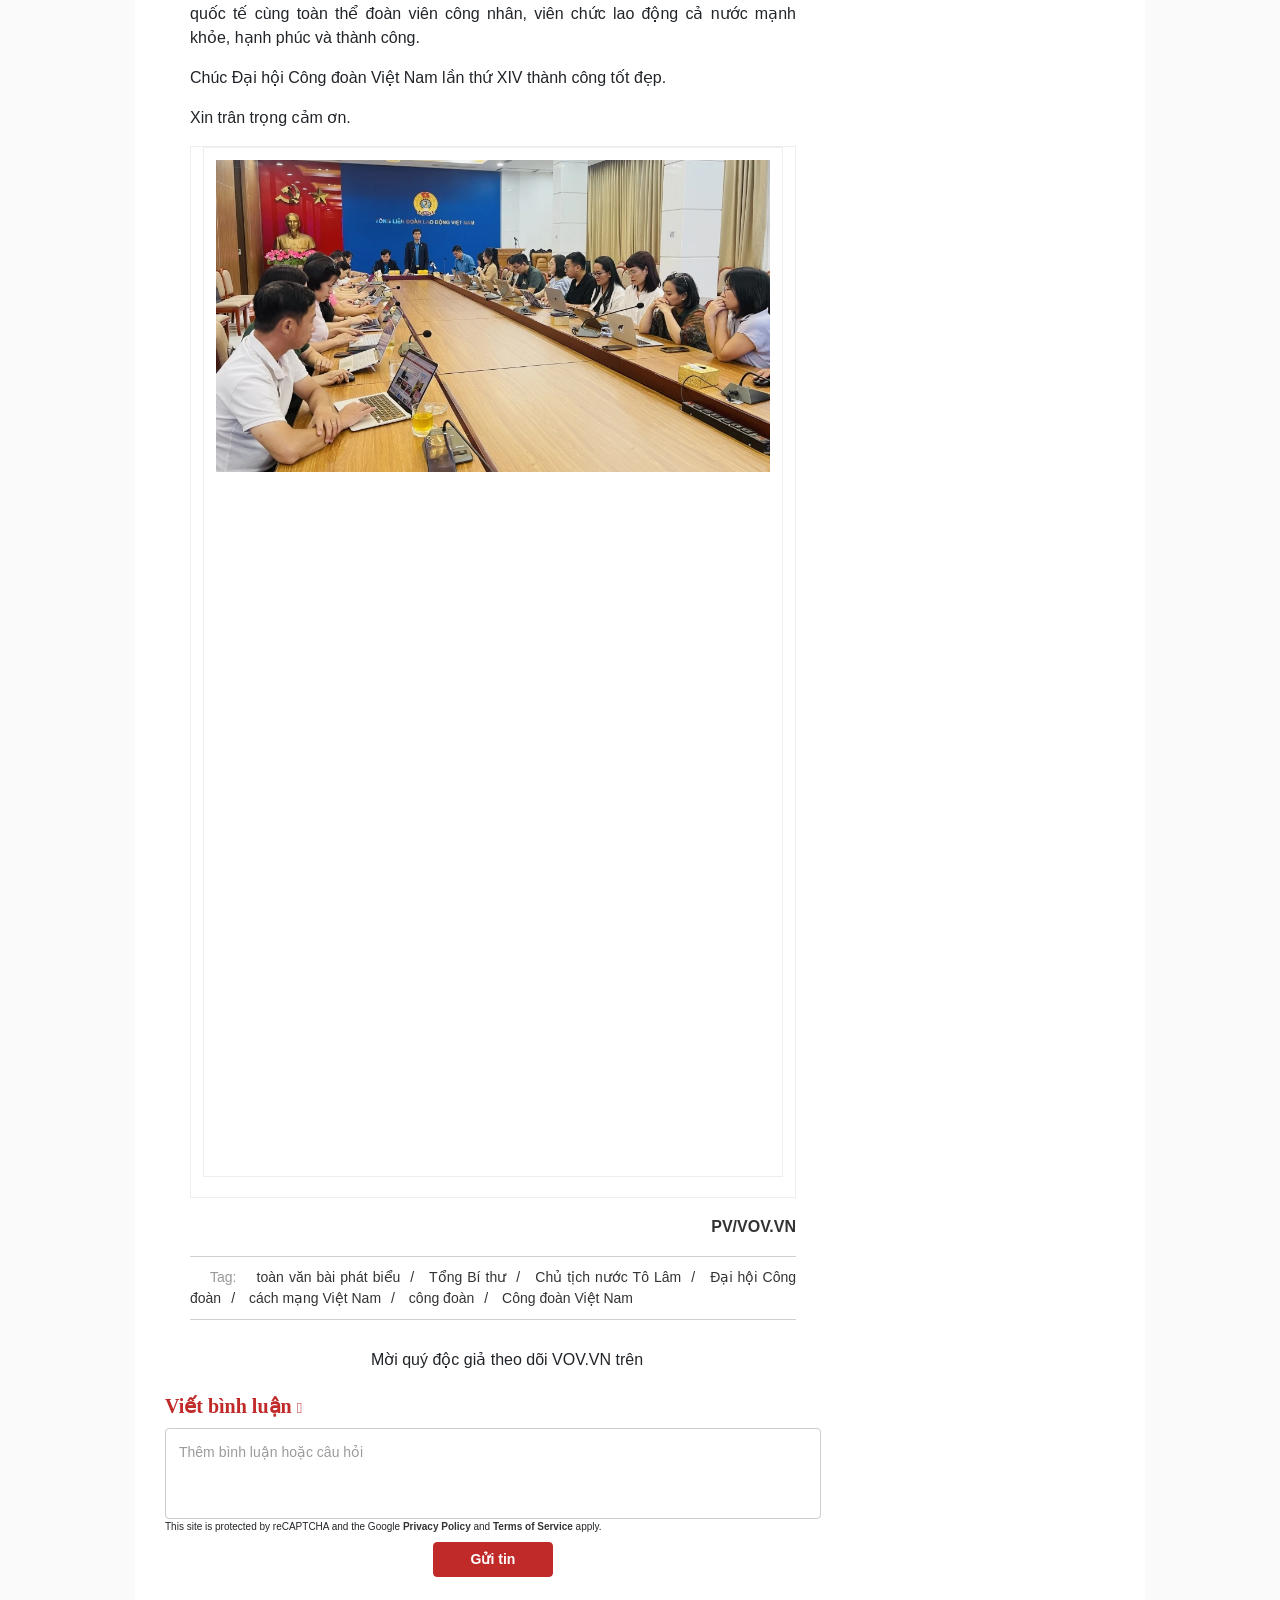
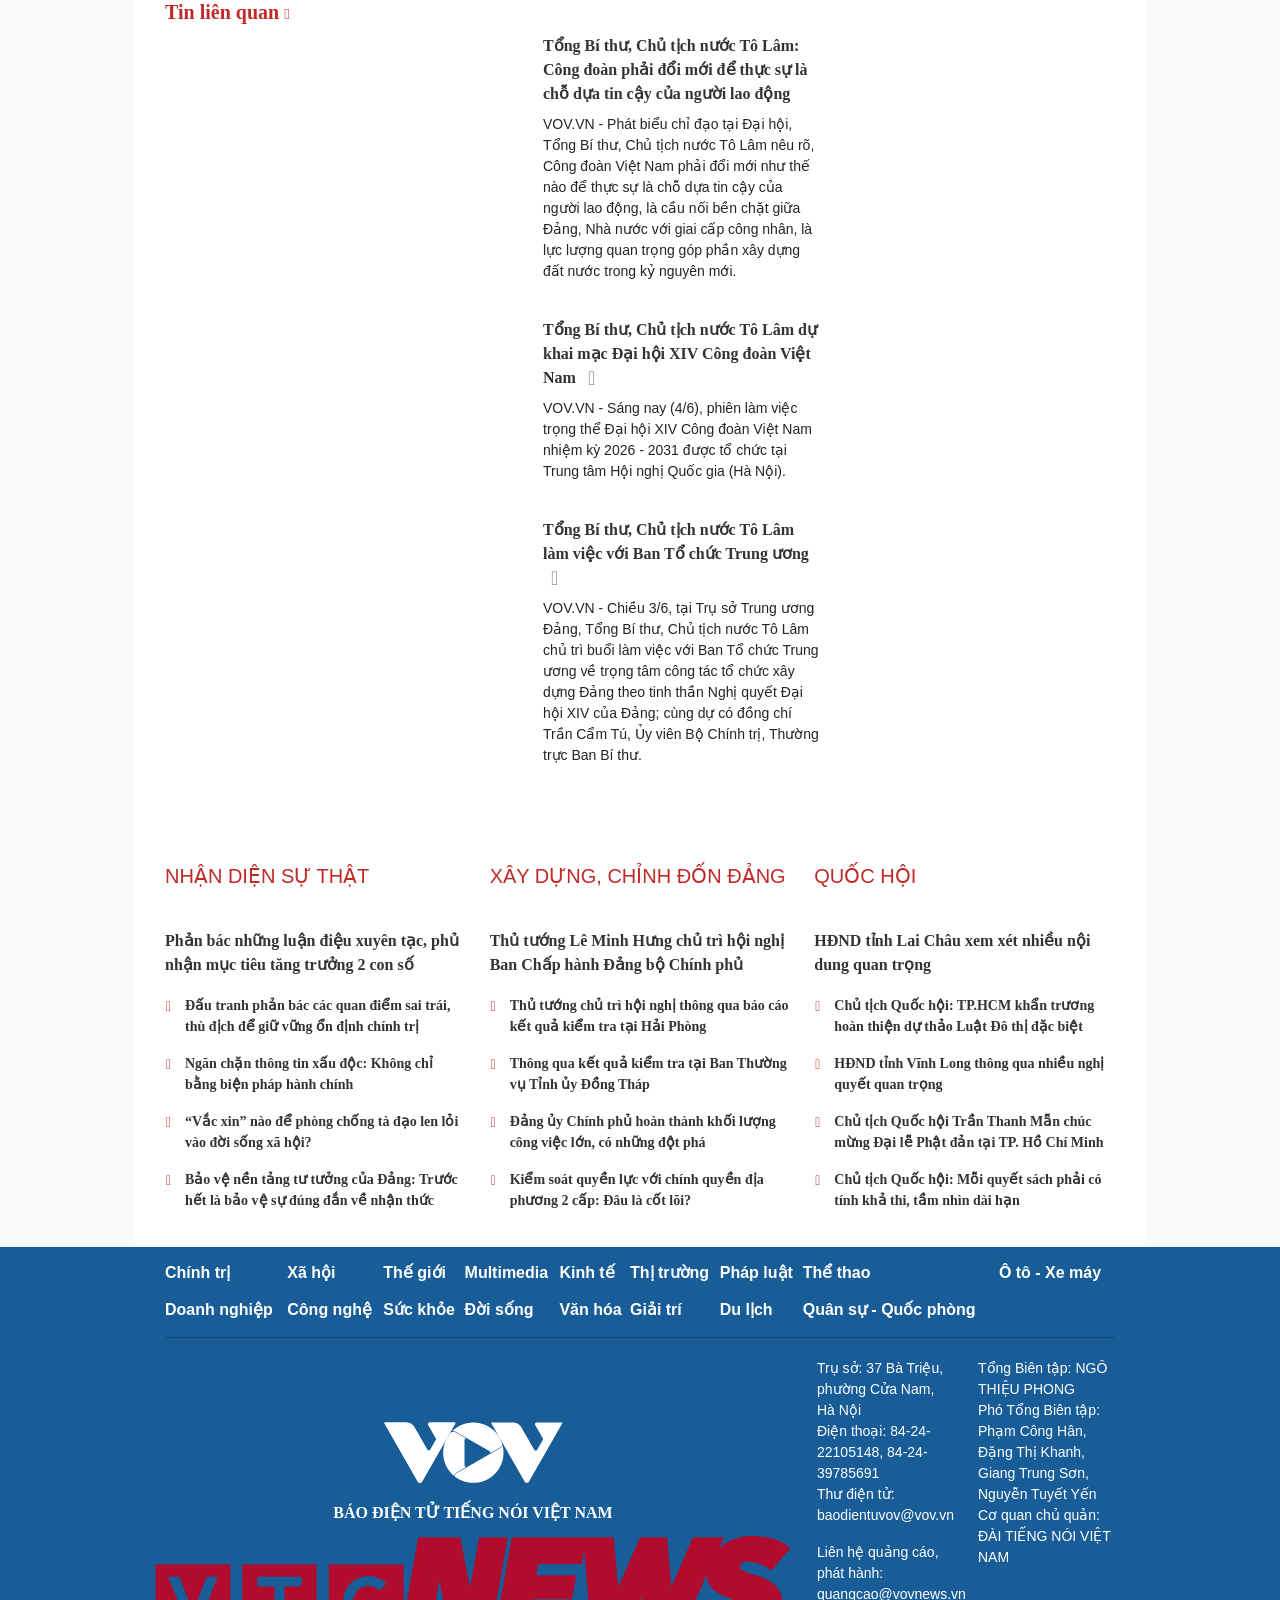
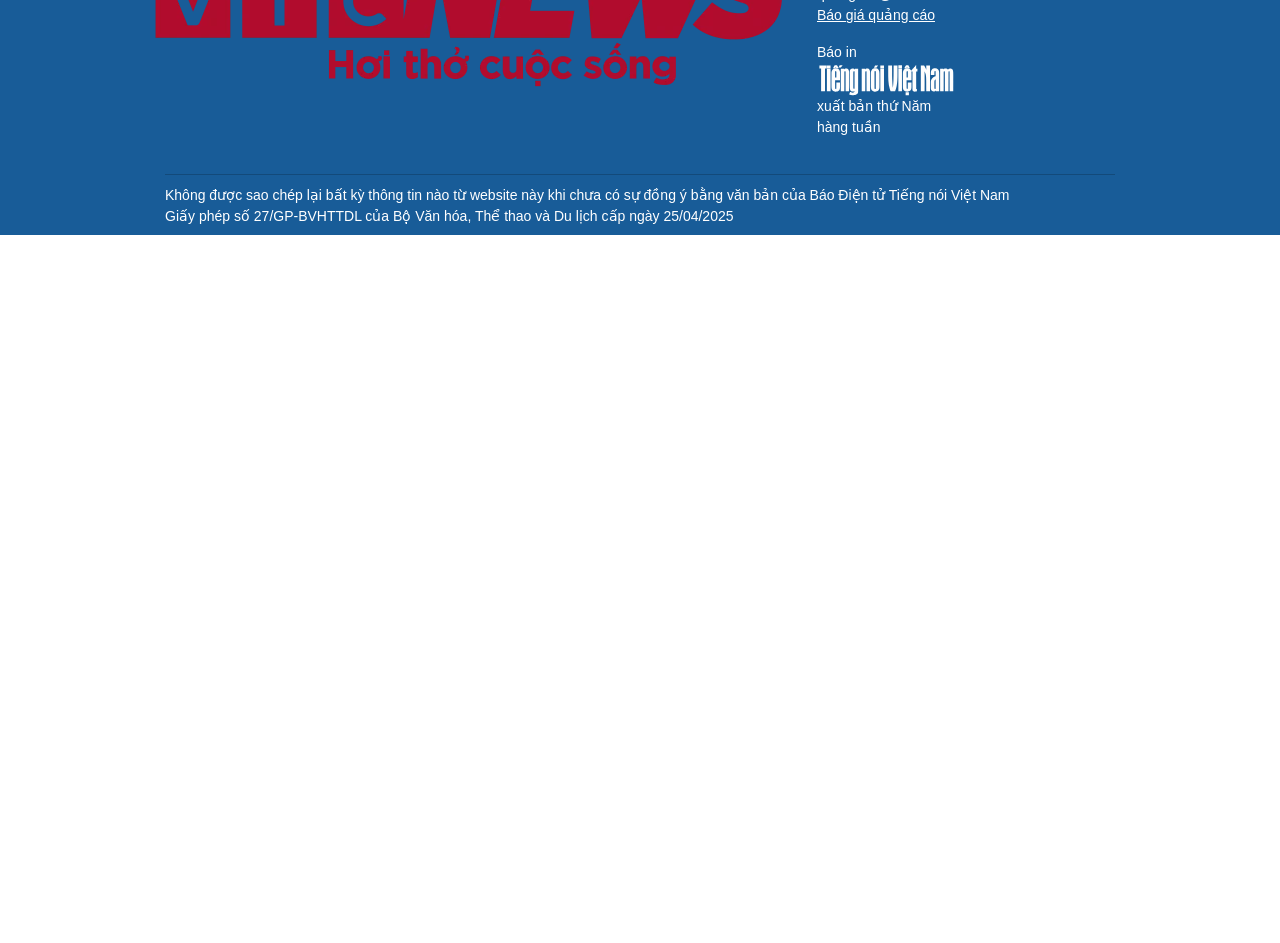
==== commit 3108527e: "Update index.html" ====
--- a/index.html
+++ b/index.html
@@ -18,7 +18,7 @@
       padding-top: 56.25%
     }
   
-        .vovvn-body .detail { padding-left: 25px; padding-right: 25px; }    @media (min-width: 1230px) {      .vovvn-body .col-xl-870 { width: 680px !important; }      .vovvn-body .col-xl-330 { width: 260px !important; }      .vovvn-body .container { max-width: 1010px !important; }    }</style>
+        .vovvn-body .detail { padding-left: 25px; padding-right: 25px; }    @media (min-width: 1230px) {      .vovvn-body .col-xl-870 { width: 680px !important; }      .vovvn-body .col-xl-330 { width: 260px !important; }      .vovvn-body .container { max-width: 1010px !important; }  .vovvn-footer .container { max-width: 1010px !important; }   }</style>
   <meta http-equiv="X-UA-Compatible" content="IE=edge,chrome=1">
 
   <meta name="title"
@@ -5790,7 +5790,7 @@
     </section>
 
     <footer class="vovvn-footer bg-vov-primary">
-      <div class="container">
+      <div class="container" style =>
 
         <table class="table footer-menu d-none d-xl-table">
           <tbody>
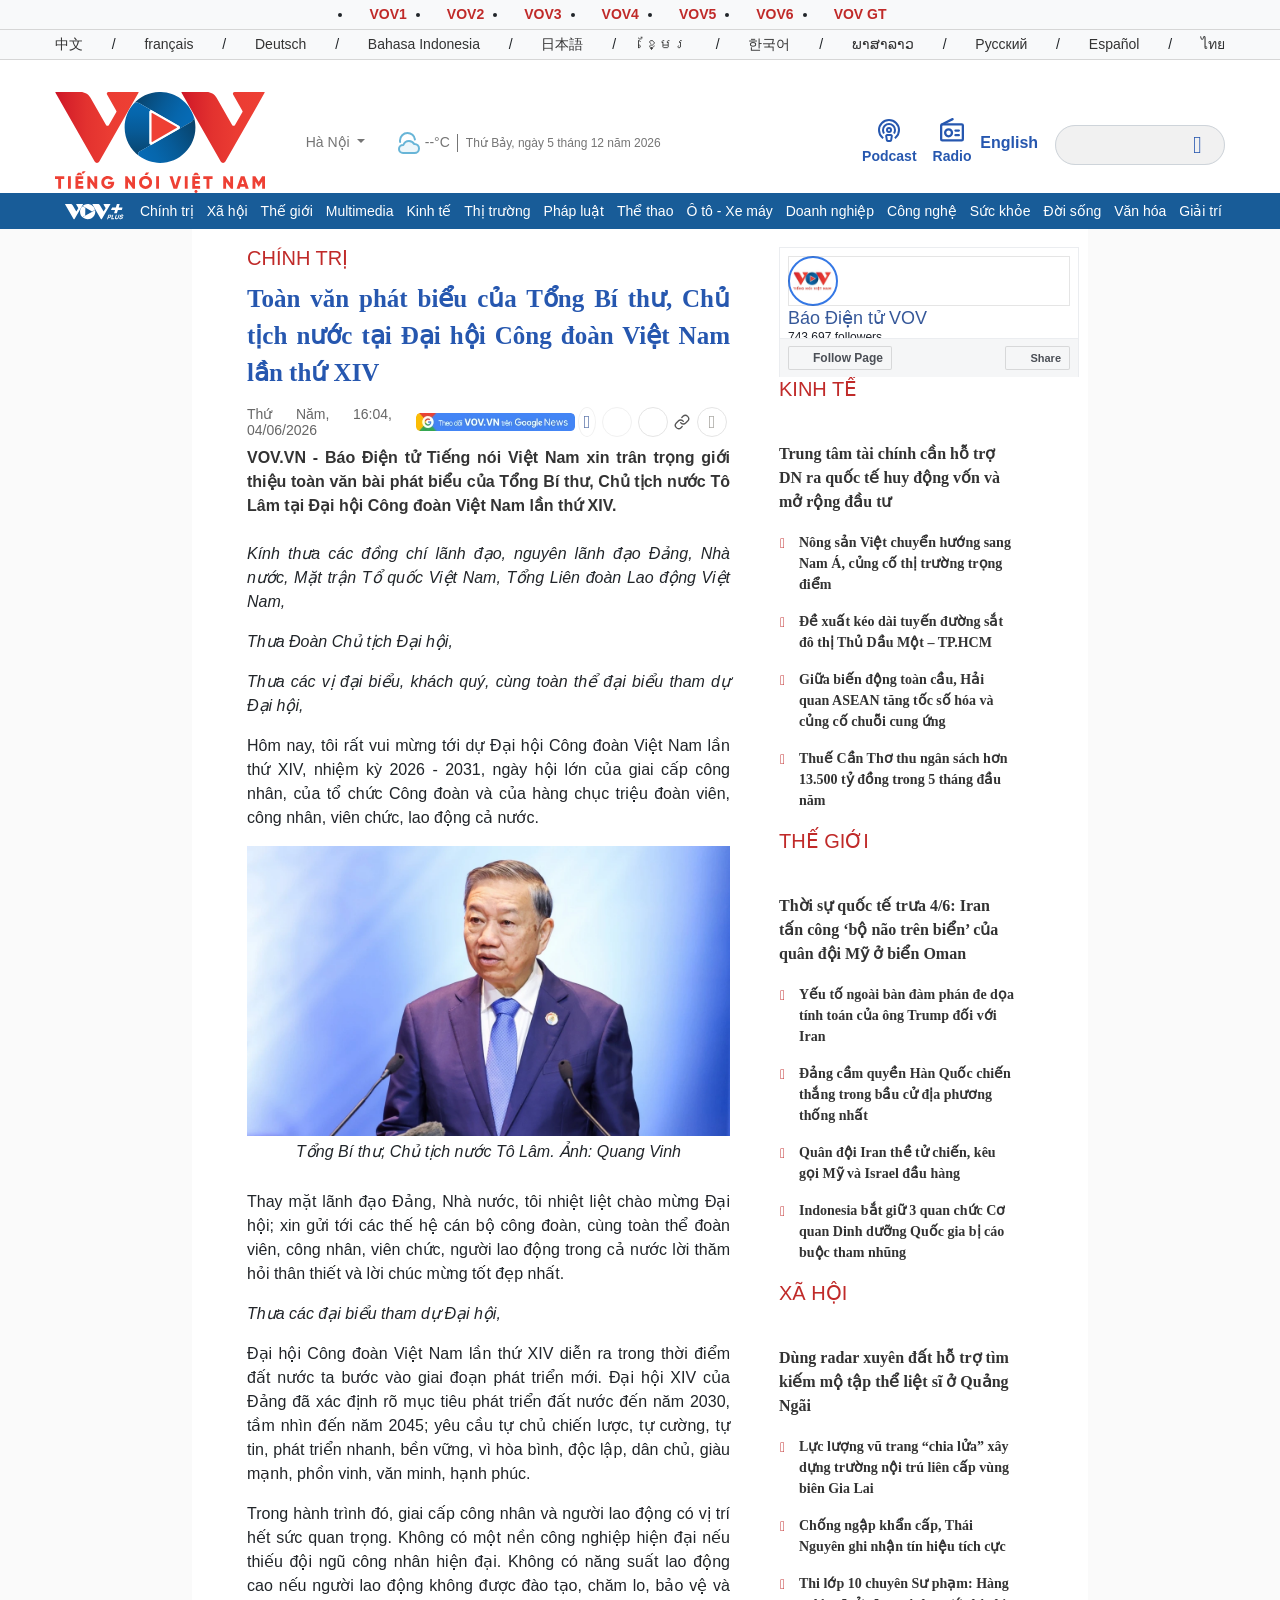
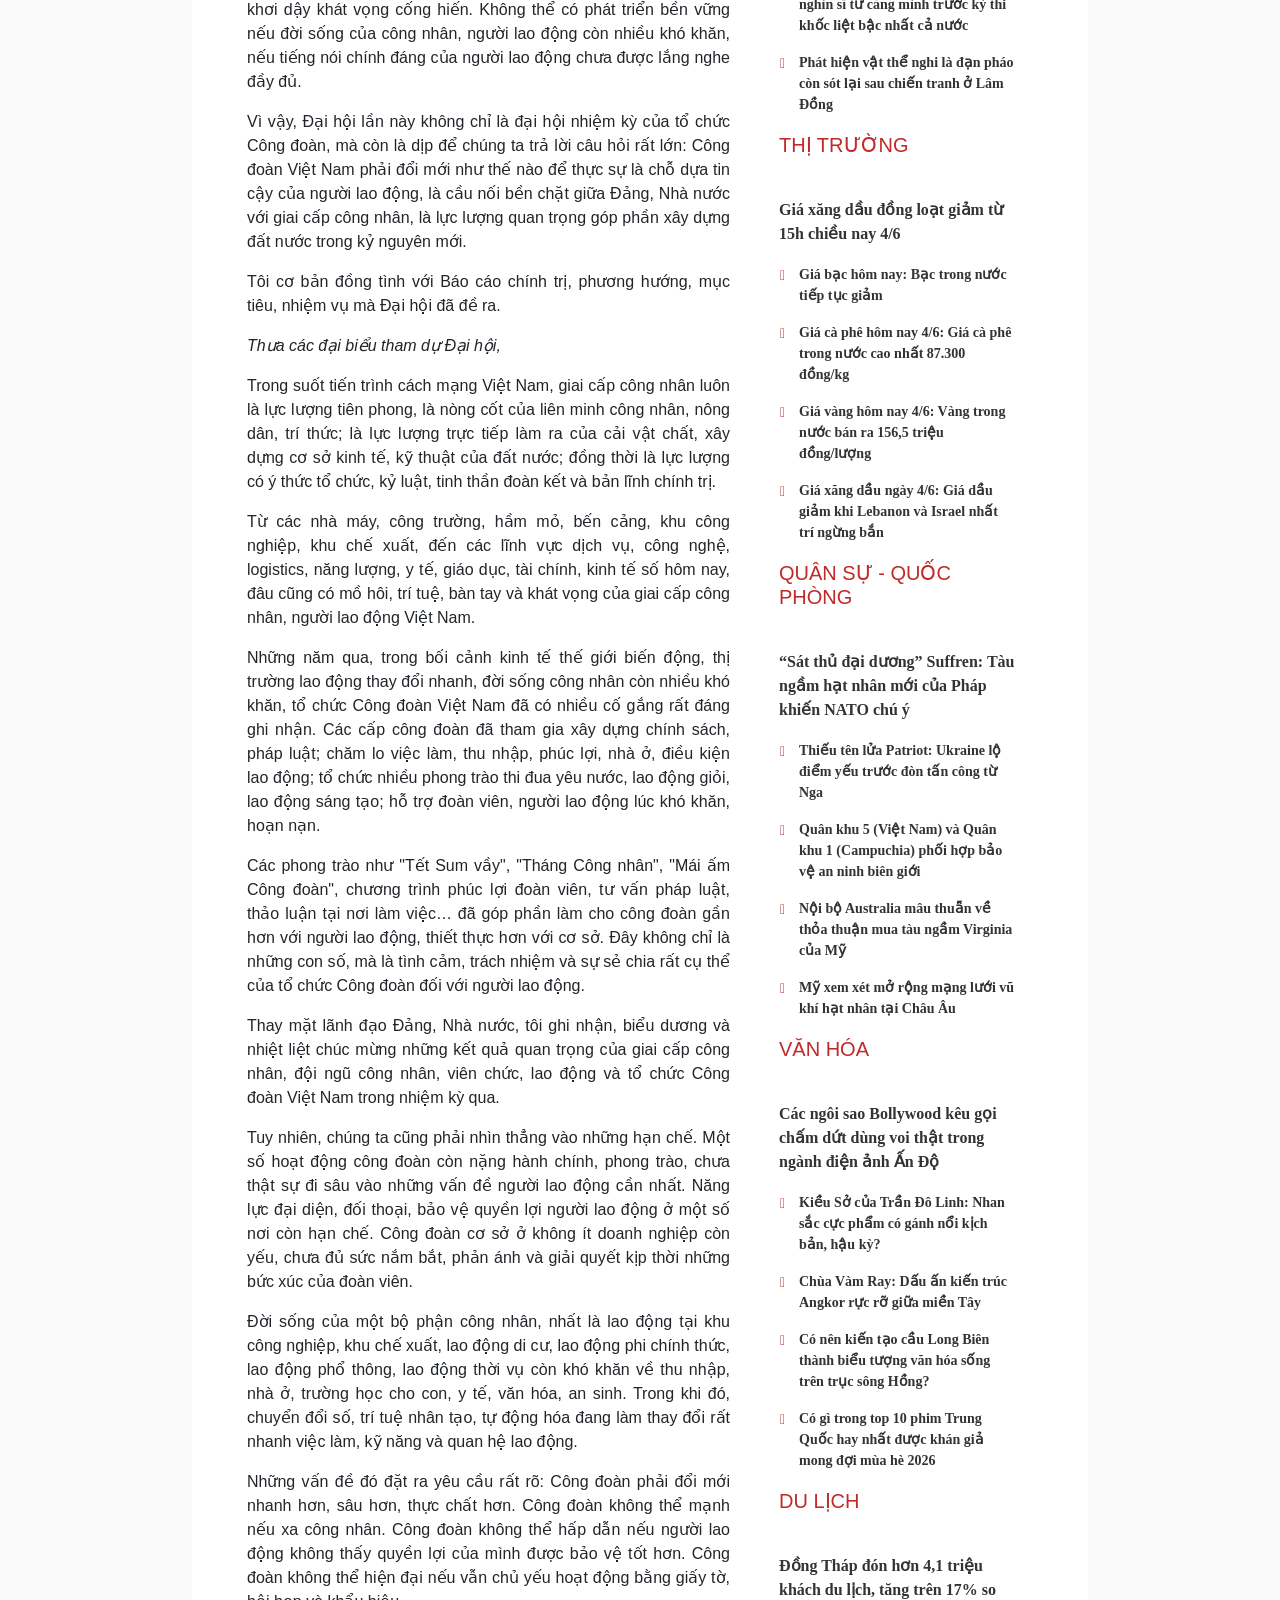
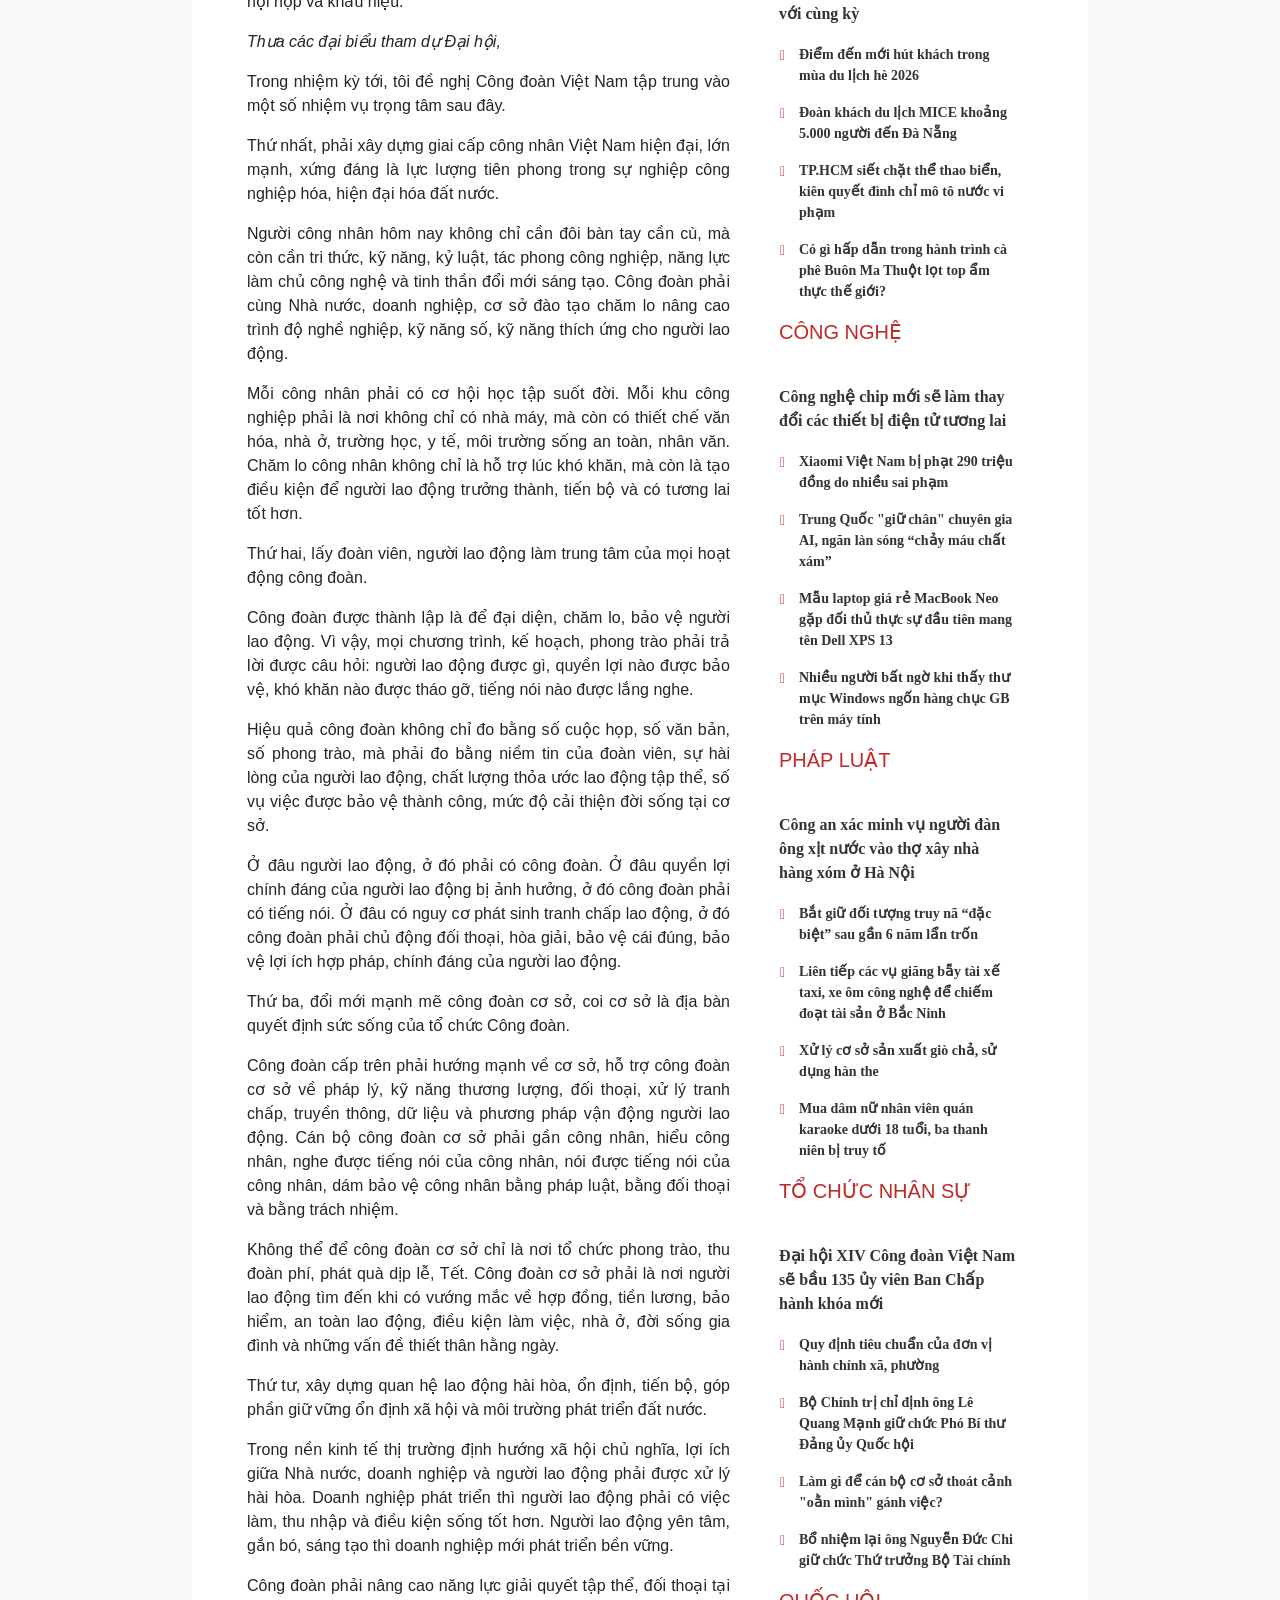
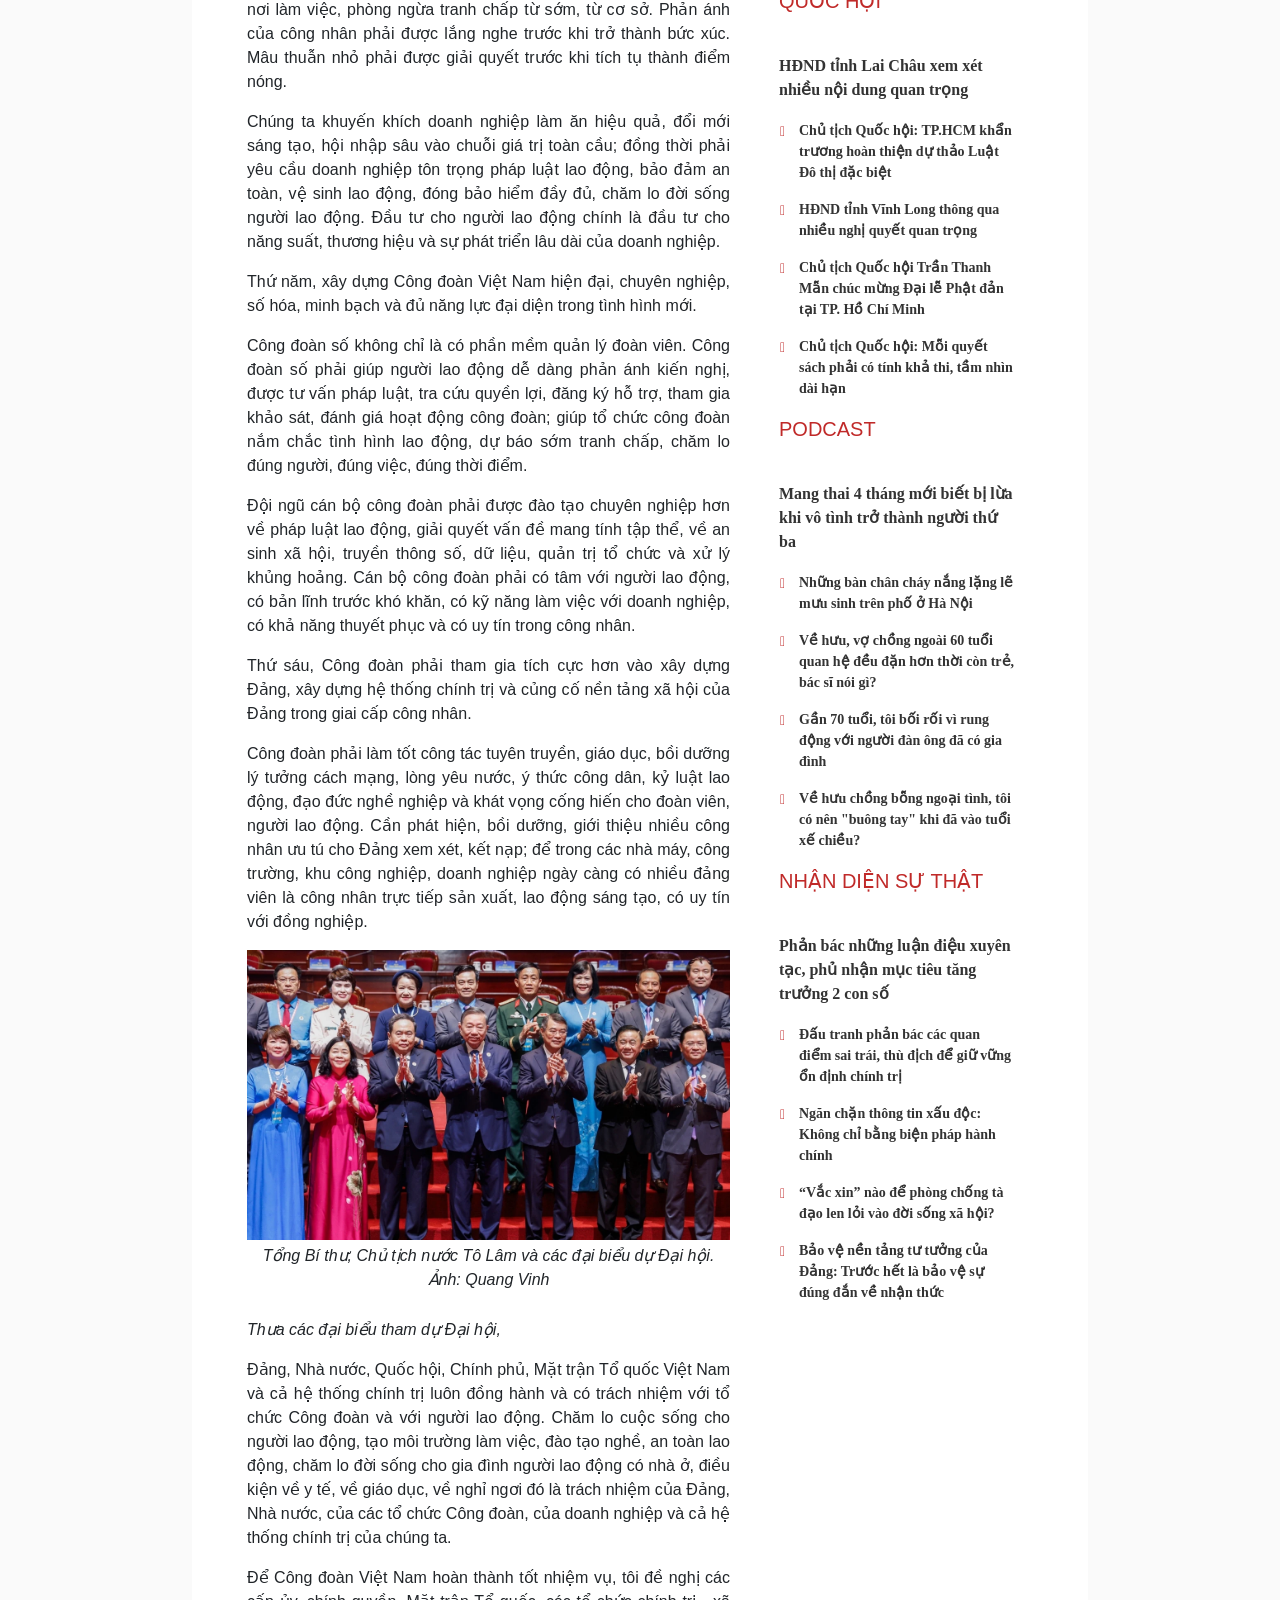
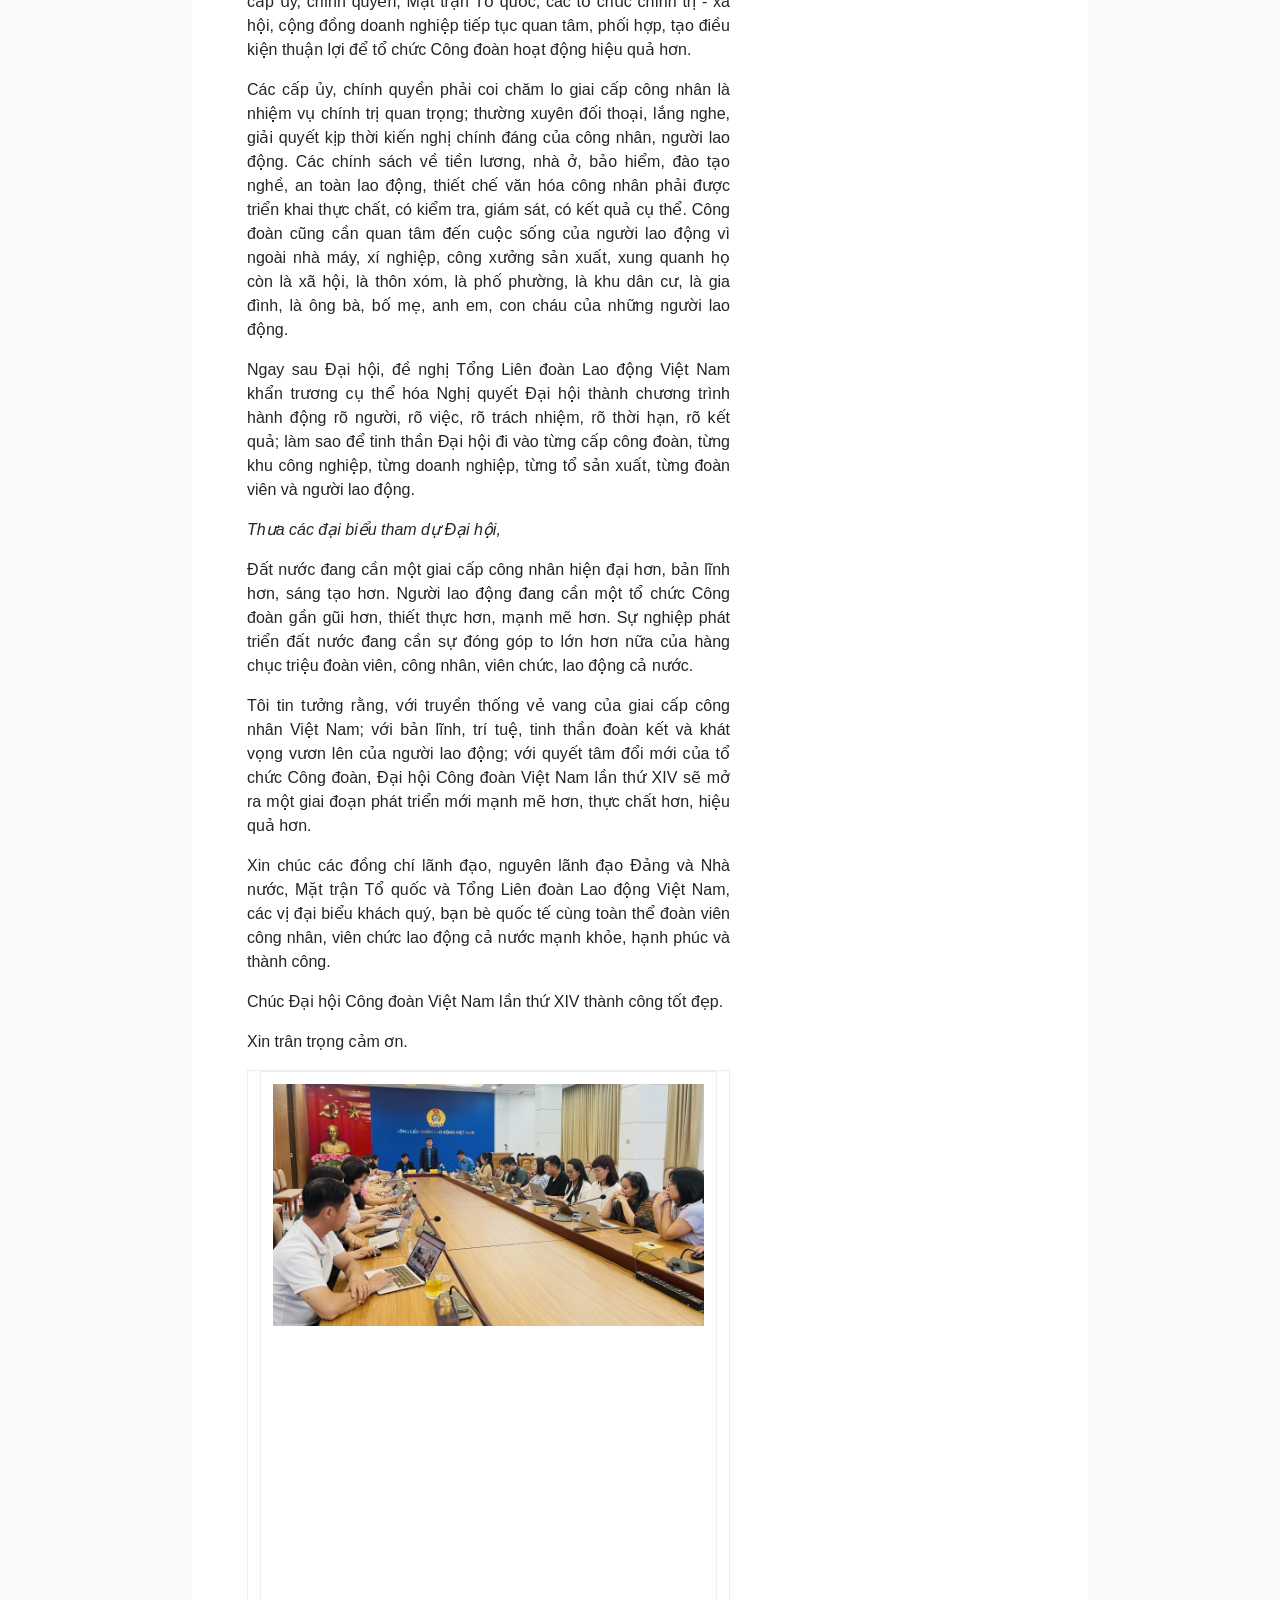
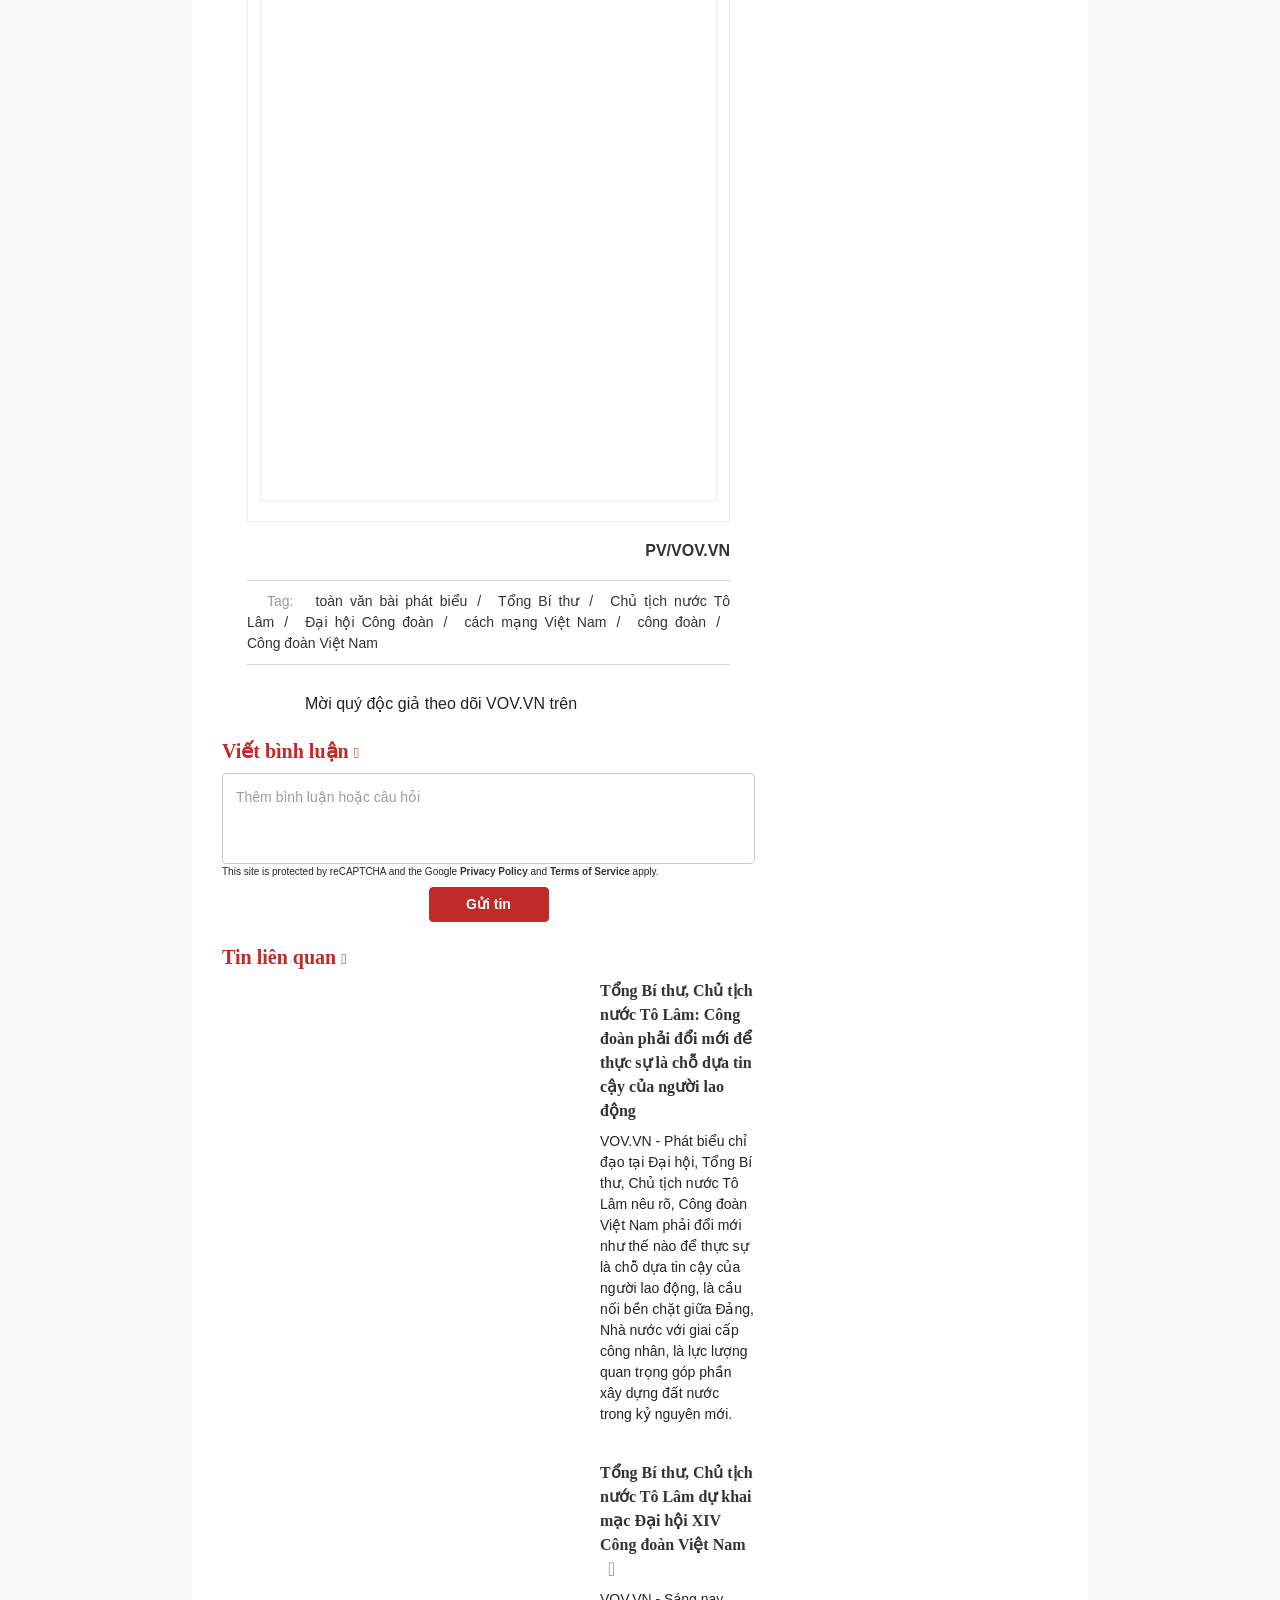
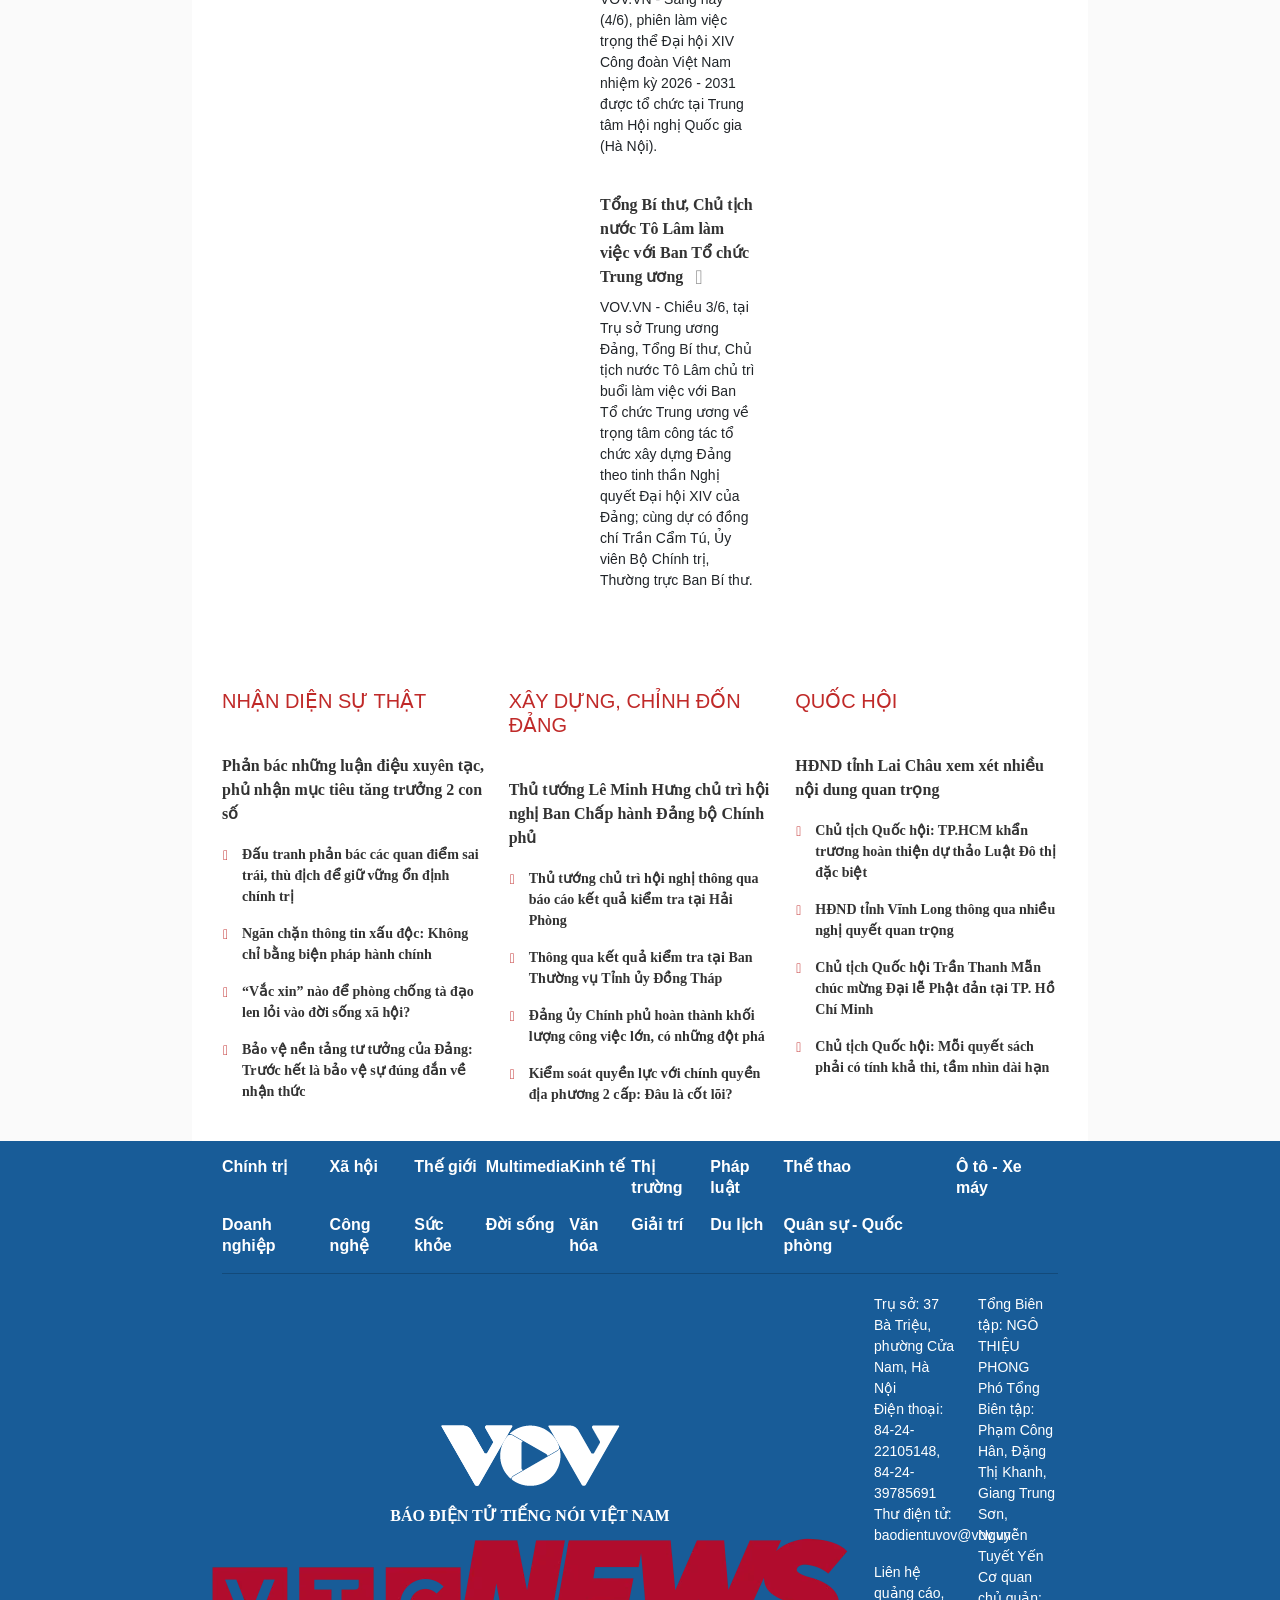
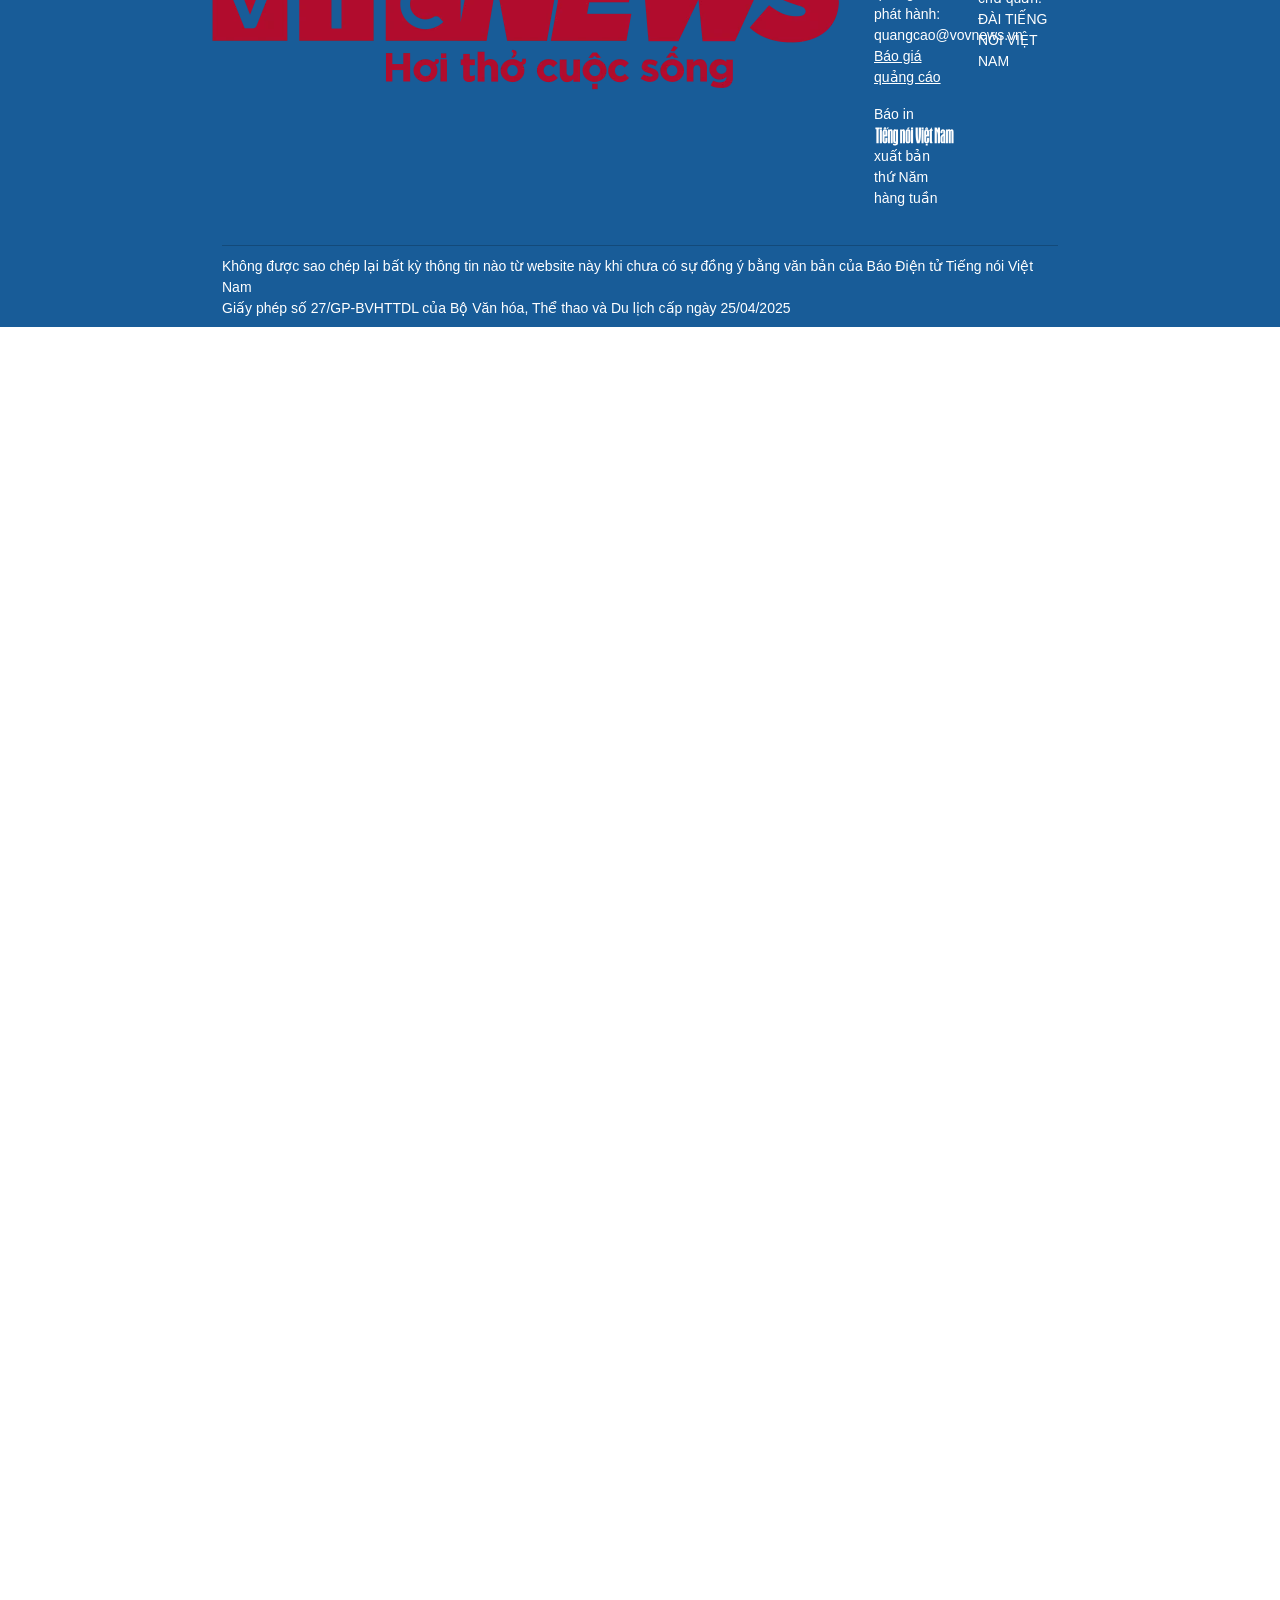
==== commit 558d4a46: "Update index.html" ====
--- a/index.html
+++ b/index.html
@@ -17,8 +17,85 @@
     .vjs-fluid:not(.vjs-audio-only-mode) {
       padding-top: 56.25%
     }
-  
-        .vovvn-body .detail { padding-left: 25px; padding-right: 25px; }    @media (min-width: 1230px) {      .vovvn-body .col-xl-870 { width: 680px !important; }      .vovvn-body .col-xl-330 { width: 260px !important; }      .vovvn-body .container { max-width: 1010px !important; }  .vovvn-footer .container { max-width: 1010px !important; }   }</style>
+
+    .vovvn-body .detail {
+      padding-left: 25px;
+      padding-right: 25px;
+    }
+
+    /* ── Fluid content layout ─────────────────────────────────────────────
+       From 1280px up, the container is FLUID:
+         width = viewport − 2×190px  (190px reserved rail per side:
+                 160px ad + 30px breathing space), capped at 1230px.
+       This guarantees the side-sticky rails always exist at ≥1280px,
+       including when the user zooms in (zoom shrinks the CSS viewport,
+       the container shrinks with it, rails stay intact).
+       Below 1280px the theme's own responsive rules take over and the
+       content expands to full width (no side ads).
+    ──────────────────────────────────────────────────────────────────────── */
+    @media (min-width: 1280px) {
+
+      .vovvn-body .container,
+      .vovvn-footer .container {
+        width: min(1230px, calc(100vw - 30vw)) !important;
+      }
+
+      /* Sidebar keeps a fixed 260px; the article column absorbs all
+         remaining width so content genuinely expands on big screens. */
+      .vovvn-body .col-xl-870 {
+        width: calc(100% - 303px) !important;
+      }
+
+      .vovvn-body .col-xl-330 {
+        width: 260px !important;
+      }
+    }
+
+    /* 1230–1279px: no side ads — let content use the theme's full
+       1230px container instead of the old cramped 1010px one. */
+    @media (min-width: 1230px) and (max-width: 1279.98px) {
+      .vovvn-body .col-xl-870 {
+        width: calc(100% - 324px) !important;
+      }
+    }
+
+    /* ── Side Ad Slots (160×600 Wide Skyscraper) ──────────────────────────
+       Rails mirror the fluid container:
+         container half-width = min(615px, 50vw − 190px)
+       Ad sits centred in the 190px reserved rail (15px from the
+       viewport edge at the tightest fit, 15px from the container at
+       the widest). Visible at every viewport ≥ 1280px — including
+       browser zoom, since zoom shrinks the CSS viewport and the same
+       formula keeps the rail intact until 1280px, then hides it.
+    ──────────────────────────────────────────────────────────────────────── */
+    .side-ad-left,
+    .side-ad-right {
+      display: none;
+      position: fixed;
+      top: 120px;
+      /* clears the sticky header */
+      width: 160px;
+      height: 600px;
+      z-index: 100;
+      overflow: hidden;
+    }
+
+    .side-ad-left {
+      left: calc(50% - min(615px, 50vw - 190px) - 175px);
+    }
+
+    .side-ad-right {
+      right: calc(50% - min(615px, 50vw - 190px) - 175px);
+    }
+
+    @media (min-width: 1280px) {
+
+      .side-ad-left,
+      .side-ad-right {
+        display: block;
+      }
+    }
+  </style>
   <meta http-equiv="X-UA-Compatible" content="IE=edge,chrome=1">
 
   <meta name="title"
@@ -144,6 +221,15 @@
       }, 16000);
     });
   </script>
+  <script async src="https://securepubads.g.doubleclick.net/tag/js/gpt.js" crossorigin="anonymous"></script>
+  <script>
+    window.googletag = window.googletag || { cmd: [] };
+    googletag.cmd.push(function () {
+      googletag.defineSlot('/22846411849/JBM_Vov.vn_300x600', [300, 600], 'div-gpt-ad-1781152438675-0').addService(googletag.pubads());
+      googletag.pubads().enableSingleRequest();
+      googletag.enableServices();
+    });
+  </script>
 
   <style>
     .page-node-audiobook .node-content-audio .box-action {
@@ -908,233 +994,222 @@
     }
   </style>
 
-<style id="responsive-fix">
-  /* ========================================
+  <style id="responsive-fix">
+    /* ========================================
      RESPONSIVE FIXES
      ======================================== */
 
-  /* Make all images responsive */
-  img {
-    max-width: 100% !important;
-    height: auto !important;
-  }
-
-  /* Fix inline-styled image wrappers */
-  div[style*="width: 800px"],
-  div[style*="width:800px"],
-  figure[style*="width: 800px"],
-  figure[style*="width:800px"] {
-    width: 100% !important;
-    max-width: 100% !important;
-  }
-
-  /* Fix ad containers with fixed inline widths */
-  .jb-acme-ad-container,
-  .jb-acme-ad {
-    width: 100% !important;
-    max-width: 100% !important;
-    overflow: hidden !important;
-    box-sizing: border-box !important;
-  }
-
-  /* Fix iframes inside ad containers */
-  .jb-acme-ad-container iframe,
-  .jb-acme-ad iframe,
-  #JBM_VOV_Top_Header iframe,
-  iframe[id*="google_ads"] {
-    max-width: 100% !important;
-  }
-
-  /* Fix embedded images with inline style width */
-  .embedded-entity img,
-  .gallery-embed img,
-  .article-content img,
-  .detail--normal .article-content img {
-    width: 100% !important;
-    max-width: 100% !important;
-    height: auto !important;
-  }
-
-  /* FSM modal fix */
-  .fsm-modal {
-    max-width: 100vw !important;
-    overflow-x: hidden !important;
-  }
-
-  /* ---- MOBILE (max 767px) ---- */
-  @media (max-width: 767.98px) {
-
-    /* Body overflow fix */
-    body {
-      overflow-x: hidden !important;
-    }
-
-    html, .dialog-off-canvas-main-canvas {
-      overflow-x: hidden !important;
-    }
-
-    /* Header responsive */
-    .vovvn-header {
-      width: 100% !important;
-      max-width: 100vw !important;
-      overflow-x: hidden !important;
-    }
-
-    .vovvn-header .container,
-    .vovvn-header .vovvn-navbar-mobile {
+    /* Make all images responsive */
+    img {
+      max-width: 100% !important;
+      height: auto !important;
+    }
+
+    /* Fix inline-styled image wrappers */
+    div[style*="width: 800px"],
+    div[style*="width:800px"],
+    figure[style*="width: 800px"],
+    figure[style*="width:800px"] {
       width: 100% !important;
       max-width: 100% !important;
     }
 
-    /* Nav channel */
-    .nav-channel {
-      width: 100% !important;
-      overflow-x: hidden !important;
-    }
-
-    /* Article main column - full width on mobile */
-    .vovvn-body .col-xl-870,
-    .vovvn-body .col-lg-9,
-    .vovvn-body .col-md-12 {
-      width: 100% !important;
-      max-width: 100% !important;
-      flex: 0 0 100% !important;
-    }
-
-    /* Sidebar - full width on mobile, stack below */
-    .vovvn-body .col-xl-330,
-    .vovvn-body .col-lg-3 {
-      width: 100% !important;
-      max-width: 100% !important;
-      flex: 0 0 100% !important;
-    }
-
-    /* Container padding */
-    .vovvn-body .container {
-      padding: 12px 12px !important;
-    }
-
-    /* Article title size */
-    .detail--normal .article-title,
-    .detail--normal h1.article-title,
-    .article__inner-story h1.article-title {
-      font-size: 1.3rem !important;
-      line-height: 1.5 !important;
-    }
-
-    /* Related article images */
-    .field-related-article .media img {
-      width: 100% !important;
-      max-width: 120px !important;
-    }
-
-    /* Ad banner */
-    #JBM_VOV_Top_Header,
-    #JBM_VOV_Top_Header > div {
-      width: 100% !important;
-      max-width: 100% !important;
-      overflow: hidden !important;
-    }
-
-    /* Inline styled images in article */
-    .article-content div[style*="width"],
-    .article-content figure[style*="width"],
-    .article-content .embedded-entity {
-      width: 100% !important;
-      max-width: 100% !important;
-    }
-
-    /* Inner article stories */
-    .article__inner-story .inner-article {
-      width: 100% !important;
-    }
-
-    /* Socials share */
-    .socials-share {
-      flex-wrap: wrap !important;
-    }
-
-    /* Footer */
-    .vovvn-footer .row {
-      flex-direction: column !important;
-    }
-  }
-
-  /* ---- MEDIUM (1080px - 1229px) two-column layout ---- */
-	  @media (min-width: 1080px) and (max-width: 1229.98px) {
-		      /* Content column - reduced width so sidebar stays visible */
-		      .vovvn-body .col-xl-870,
-		      .vovvn-body .col-lg-9 {
-				        flex: 0 0 auto;
-				        width: 68% !important;
-				        max-width: 68% !important;
-			  }
-		      /* Sidebar column */
-		      .vovvn-body .col-xl-330,
-		      .vovvn-body .col-lg-3 {
-				        flex: 0 0 auto;
-				        width: 30% !important;
-				        max-width: 30% !important;
-			  }
-	  }
-	
-  /* ---- TABLET (768px - 1079px) ---- */
-	@media (min-width: 768px) and (max-width: 1079.98px) {
-
-    /* Article column stacking */
-    .vovvn-body .col-xl-870 {
-      width: 100% !important;
-      max-width: 100% !important;
-      flex: 0 0 100% !important;
-    }
-
-    .vovvn-body .col-xl-330 {
-      width: 100% !important;
-      max-width: 100% !important;
-      flex: 0 0 100% !important;
-    }
-
-    /* Ad containers */
+    /* Fix ad containers with fixed inline widths */
     .jb-acme-ad-container,
     .jb-acme-ad {
       width: 100% !important;
       max-width: 100% !important;
-    }
-  }
-
-  /* ---- SMALL MOBILE (max 575px) ---- */
-  @media (max-width: 575.98px) {
-
-    /* Header logo */
-    .vovvn-header .logo--image img {
-      height: 40px !important;
-    }
-
-    /* Nav channel horizontal scroll instead of overflow */
-    .nav-channel .navbar-nav {
-      overflow-x: auto !important;
-      flex-wrap: nowrap !important;
-      -webkit-overflow-scrolling: touch !important;
-    }
-
-    /* Article title */
-    .detail--normal .article-title,
-    .detail--normal h1.article-title {
-      font-size: 1.15rem !important;
-    }
-
-    /* Breadcrumb */
-    .breadcrumb {
-      font-size: 0.75rem !important;
-      flex-wrap: wrap !important;
-    }
-
-    /* Tags */
-    .article-tag, .tag-list {
-      flex-wrap: wrap !important;
-    }
-  }
-</style>
+      overflow: hidden !important;
+      box-sizing: border-box !important;
+    }
+
+
+    /* Fix embedded images with inline style width */
+    .embedded-entity img,
+    .gallery-embed img,
+    .article-content img,
+    .detail--normal .article-content img {
+      width: 100% !important;
+      max-width: 100% !important;
+      height: auto !important;
+    }
+
+    /* FSM modal fix */
+    .fsm-modal {
+      max-width: 100vw !important;
+      overflow-x: hidden !important;
+    }
+
+    /* ---- MOBILE (max 767px) ---- */
+    @media (max-width: 767.98px) {
+
+      /* Body overflow fix */
+      body {
+        overflow-x: hidden !important;
+      }
+
+      html,
+      .dialog-off-canvas-main-canvas {
+        overflow-x: hidden !important;
+      }
+
+      /* Header responsive */
+      .vovvn-header {
+        width: 100% !important;
+        max-width: 100vw !important;
+        overflow-x: hidden !important;
+      }
+
+      .vovvn-header .container,
+      .vovvn-header .vovvn-navbar-mobile {
+        width: 100% !important;
+        max-width: 100% !important;
+      }
+
+      /* Nav channel */
+      .nav-channel {
+        width: 100% !important;
+        overflow-x: hidden !important;
+      }
+
+      /* Article main column - full width on mobile */
+      .vovvn-body .col-xl-870,
+      .vovvn-body .col-lg-9,
+      .vovvn-body .col-md-12 {
+        width: 100% !important;
+        max-width: 100% !important;
+        flex: 0 0 100% !important;
+      }
+
+      /* Sidebar - full width on mobile, stack below */
+      .vovvn-body .col-xl-330,
+      .vovvn-body .col-lg-3 {
+        width: 100% !important;
+        max-width: 100% !important;
+        flex: 0 0 100% !important;
+      }
+
+      /* Container padding */
+      .vovvn-body .container {
+        padding: 12px 12px !important;
+      }
+
+      /* Article title size */
+      .detail--normal .article-title,
+      .detail--normal h1.article-title,
+      .article__inner-story h1.article-title {
+        font-size: 1.3rem !important;
+        line-height: 1.5 !important;
+      }
+
+      /* Related article images */
+      .field-related-article .media img {
+        width: 100% !important;
+        max-width: 120px !important;
+      }
+
+      /* Inline styled images in article */
+      .article-content div[style*="width"],
+      .article-content figure[style*="width"],
+      .article-content .embedded-entity {
+        width: 100% !important;
+        max-width: 100% !important;
+      }
+
+      /* Inner article stories */
+      .article__inner-story .inner-article {
+        width: 100% !important;
+      }
+
+      /* Socials share */
+      .socials-share {
+        flex-wrap: wrap !important;
+      }
+
+      /* Footer */
+      .vovvn-footer .row {
+        flex-direction: column !important;
+      }
+    }
+
+    /* ---- MEDIUM (1080px - 1229px) two-column layout ---- */
+    @media (min-width: 1080px) and (max-width: 1229.98px) {
+
+      /* Content column - reduced width so sidebar stays visible */
+      .vovvn-body .col-xl-870,
+      .vovvn-body .col-lg-9 {
+        flex: 0 0 auto;
+        width: 68% !important;
+        max-width: 68% !important;
+      }
+
+      /* Sidebar column */
+      .vovvn-body .col-xl-330,
+      .vovvn-body .col-lg-3 {
+        flex: 0 0 auto;
+        width: 30% !important;
+        max-width: 30% !important;
+      }
+    }
+
+    /* ---- TABLET (768px - 1079px) ---- */
+    @media (min-width: 768px) and (max-width: 1079.98px) {
+
+      /* Article column stacking */
+      .vovvn-body .col-xl-870 {
+        width: 100% !important;
+        max-width: 100% !important;
+        flex: 0 0 100% !important;
+      }
+
+      .vovvn-body .col-xl-330 {
+        width: 100% !important;
+        max-width: 100% !important;
+        flex: 0 0 100% !important;
+      }
+
+      /* Ad containers */
+      .jb-acme-ad-container,
+      .jb-acme-ad {
+        width: 100% !important;
+        max-width: 100% !important;
+      }
+    }
+
+    /* ---- SMALL MOBILE (max 575px) ---- */
+    @media (max-width: 575.98px) {
+
+      /* Header logo */
+      .vovvn-header .logo--image img {
+        height: 40px !important;
+      }
+
+      /* Nav channel horizontal scroll instead of overflow */
+      .nav-channel .navbar-nav {
+        overflow-x: auto !important;
+        flex-wrap: nowrap !important;
+        -webkit-overflow-scrolling: touch !important;
+      }
+
+      /* Article title */
+      .detail--normal .article-title,
+      .detail--normal h1.article-title {
+        font-size: 1.15rem !important;
+      }
+
+      /* Breadcrumb */
+      .breadcrumb {
+        font-size: 0.75rem !important;
+        flex-wrap: wrap !important;
+      }
+
+      /* Tags */
+      .article-tag,
+      .tag-list {
+        flex-wrap: wrap !important;
+      }
+    }
+  </style>
 
 </head>
 
@@ -1236,8 +1311,9 @@
     }
   </style>
 
-  <nav style="z-index: 6" class="bg-light nav-channel">
-    <div class="container-fluid p-0">
+
+  <nav style="z-index: 6" class="bg-light nav-channel" google-side-rail-overlap="false">
+    <div class="container-fluid p-0" google-side-rail-overlap="false">
       <div class="container hidden-list-chanel">
         <div class="row w-100">
           <div class="col-12 b">
@@ -1303,9 +1379,9 @@
   </a>
 
   <div class="dialog-off-canvas-main-canvas" data-off-canvas-main-canvas="">
-    <div id="header-placeholder" style="display: none; height: 154px;"></div>
-    <header class="vovvn-header menu-mobile-fixed">
-      <div class="container pt-2 pt-md-4 pb-md-3 mt-md-2 vovvn-navbar-mobile">
+    <div id="header-placeholder" style="display: none; height: 154px;" google-side-rail-overlap="false"></div>
+    <header class="vovvn-header menu-mobile-fixed" google-side-rail-overlap="false">
+      <div class="container pt-2 pt-md-4 pb-md-0 mt-md-0 vovvn-navbar-mobile">
         <style>
           .vovvn-navbar-sticky .row-header {
             margin-bottom: 10px;
@@ -1692,8 +1768,8 @@
               <img src="menu_open1.svg">
             </a>
             <div class="vsh-logo">
-              <a href="https://vov.vn/" class="vsh-lang-link"><img class="vov-special-logo"
-                  src="logo-special.svg" alt="VOV"></a>
+              <a href="https://vov.vn/" class="vsh-lang-link"><img class="vov-special-logo" src="logo-special.svg"
+                  alt="VOV"></a>
             </div>
             <div class="vsh-lang">
               <a style="font-weight: bold; font-size: 16px;" href="https://english.vov.vn/"
@@ -1940,7 +2016,8 @@
                     </button>
 
                     <ul class="dropdown-menu-custom">
-                      <li class="d-flex align-items-center gap-3 item-location" data-value="21.027764,105.834160">Hà Nội
+                      <li class="d-flex align-items-center gap-3 item-location" data-value="21.027764,105.834160">Hà
+                        Nội
                         <div class="d-flex align-items-center gap-3">
                           <span data-action="default" class="d-none custom-icon">
                             <svg class="me-2" width="16" height="16" data-action="default"
@@ -1974,7 +2051,8 @@
                             </svg> Xem </span>
                         </div>
                       </li>
-                      <li class="d-flex align-items-center gap-3 item-location" data-value="21.328070,103.914337">Sơn La
+                      <li class="d-flex align-items-center gap-3 item-location" data-value="21.328070,103.914337">Sơn
+                        La
                         <div class="d-flex align-items-center gap-3">
                           <span data-action="default" class="d-none custom-icon"><svg class="me-2" width="16"
                               height="16" xmlns="http://www.w3.org/2000/svg" viewBox="0 0 640 640">
@@ -2007,7 +2085,8 @@
                             </svg> Xem </span>
                         </div>
                       </li>
-                      <li class="d-flex align-items-center gap-3 item-location" data-value="21.819351,105.214399">Tuyên
+                      <li class="d-flex align-items-center gap-3 item-location" data-value="21.819351,105.214399">
+                        Tuyên
                         Quang
                         <div class="d-flex align-items-center gap-3">
                           <span data-action="default" class="d-none custom-icon"><svg class="me-2" width="16"
@@ -2109,7 +2188,8 @@
                             </svg> Xem </span>
                         </div>
                       </li>
-                      <li class="d-flex align-items-center gap-3 item-location" data-value="20.971197,107.044805">Quảng
+                      <li class="d-flex align-items-center gap-3 item-location" data-value="20.971197,107.044805">
+                        Quảng
                         Ninh
                         <div class="d-flex align-items-center gap-3">
                           <span data-action="default" class="d-none custom-icon"><svg class="me-2" width="16"
@@ -2177,7 +2257,8 @@
                             </svg> Xem </span>
                         </div>
                       </li>
-                      <li class="d-flex align-items-center gap-3 item-location" data-value="19.806692,105.785181">Thanh
+                      <li class="d-flex align-items-center gap-3 item-location" data-value="19.806692,105.785181">
+                        Thanh
                         Hóa
                         <div class="d-flex align-items-center gap-3">
                           <span data-action="default" class="d-none custom-icon"><svg class="me-2" width="16"
@@ -2228,7 +2309,8 @@
                             </svg> Xem </span>
                         </div>
                       </li>
-                      <li class="d-flex align-items-center gap-3 item-location" data-value="16.816313,107.100353">Quảng
+                      <li class="d-flex align-items-center gap-3 item-location" data-value="16.816313,107.100353">
+                        Quảng
                         Trị
                         <div class="d-flex align-items-center gap-3">
                           <span data-action="default" class="d-none custom-icon"><svg class="me-2" width="16"
@@ -2262,7 +2344,8 @@
                             </svg> Xem </span>
                         </div>
                       </li>
-                      <li class="d-flex align-items-center gap-3 item-location" data-value="15.121387,108.804817">Quảng
+                      <li class="d-flex align-items-center gap-3 item-location" data-value="15.121387,108.804817">
+                        Quảng
                         Ngãi
                         <div class="d-flex align-items-center gap-3">
                           <span data-action="default" class="d-none custom-icon"><svg class="me-2" width="16"
@@ -2313,7 +2396,8 @@
                             </svg> Xem </span>
                         </div>
                       </li>
-                      <li class="d-flex align-items-center gap-3 item-location" data-value="12.238791,109.196749">Khánh
+                      <li class="d-flex align-items-center gap-3 item-location" data-value="12.238791,109.196749">
+                        Khánh
                         Hòa
                         <div class="d-flex align-items-center gap-3">
                           <span data-action="default" class="d-none custom-icon"><svg class="me-2" width="16"
@@ -2466,7 +2550,8 @@
                             </svg> Xem </span>
                         </div>
                       </li>
-                      <li class="d-flex align-items-center gap-3 item-location" data-value="9.176673,105.152420">Cà Mau
+                      <li class="d-flex align-items-center gap-3 item-location" data-value="9.176673,105.152420">Cà
+                        Mau
                         <div class="d-flex align-items-center gap-3">
                           <span data-action="default" class="d-none custom-icon"><svg class="me-2" width="16"
                               height="16" xmlns="http://www.w3.org/2000/svg" viewBox="0 0 640 640">
@@ -2500,7 +2585,8 @@
                   </a>
                 </div>
 
-                <div class="js-date-now" style="font-size:12px!important;color:#757575;line-height:20px">Thứ Năm, ngày 4
+                <div class="js-date-now" style="font-size:12px!important;color:#757575;line-height:20px">Thứ Năm, ngày
+                  4
                   tháng 6 năm 2026</div>
               </div>
             </div>
@@ -3087,7 +3173,8 @@
 
                   <a href="https://vov.vn/chinh-tri/quoc-hoi" class="fw-normal nav-link nav-item">Quốc hội</a>
 
-                  <a href="https://vov.vn/chinh-tri/nhan-dien-su-that" class="fw-normal nav-link nav-item">Nhận diện sự
+                  <a href="https://vov.vn/chinh-tri/nhan-dien-su-that" class="fw-normal nav-link nav-item">Nhận diện
+                    sự
                     thật</a>
                 </div>
               </div>
@@ -3221,7 +3308,8 @@
 
                   <a href="https://vov.vn/cong-nghe/sanh-dieu" class="fw-normal nav-link nav-item">Sành điệu</a>
 
-                  <a href="https://vov.vn/cong-nghe/tin-cong-nghe" class="fw-normal nav-link nav-item">Tin Công nghệ</a>
+                  <a href="https://vov.vn/cong-nghe/tin-cong-nghe" class="fw-normal nav-link nav-item">Tin Công
+                    nghệ</a>
 
                   <a href="https://vov.vn/cong-nghe/trai-nghiem" class="fw-normal nav-link nav-item">Trải nghiệm</a>
 
@@ -3259,14 +3347,16 @@
 
                   <a href="https://vov.vn/blog" class="fw-normal nav-link nav-item">Blog</a>
 
-                  <a href="https://vov.vn/tinh-yeu-gia-dinh" class="fw-normal nav-link nav-item">Tình yêu - Gia đình</a>
+                  <a href="https://vov.vn/tinh-yeu-gia-dinh" class="fw-normal nav-link nav-item">Tình yêu - Gia
+                    đình</a>
                 </div>
               </div>
               <div class="nav-item ">
                 <a href="https://vov.vn/van-hoa" class="nav-link fw-normal nowrap">Văn hóa</a>
                 <div class="navbar-nav-sub">
 
-                  <a href="https://vov.vn/van-hoa/dien-anh" class="fw-normal nav-link nav-item">Sân khấu - Điện ảnh</a>
+                  <a href="https://vov.vn/van-hoa/dien-anh" class="fw-normal nav-link nav-item">Sân khấu - Điện
+                    ảnh</a>
 
                   <a href="https://vov.vn/van-hoa/van-hoc" class="fw-normal nav-link nav-item">Văn học</a>
 
@@ -3283,7 +3373,8 @@
 
                   <a href="https://vov.vn/thoi-trang-lam-dep" class="fw-normal nav-link nav-item">Thời trang</a>
 
-                  <a href="https://vov.vn/giai-tri/hau-truong-showbiz" class="fw-normal nav-link nav-item">Sao Việt</a>
+                  <a href="https://vov.vn/giai-tri/hau-truong-showbiz" class="fw-normal nav-link nav-item">Sao
+                    Việt</a>
                 </div>
               </div>
               <div class="nav-item d-none d-xxl-block">
@@ -3303,7 +3394,8 @@
 
                   <a href="https://vov.vn/quan-su-quoc-phong/vu-khi" class="fw-normal nav-link nav-item">Vũ khí</a>
 
-                  <a href="https://vov.vn/quan-su-quoc-phong/viet-nam" class="fw-normal nav-link nav-item">Việt Nam</a>
+                  <a href="https://vov.vn/quan-su-quoc-phong/viet-nam" class="fw-normal nav-link nav-item">Việt
+                    Nam</a>
 
                   <a href="https://vov.vn/quan-su-quoc-phong/phan-tich" class="fw-normal nav-link nav-item">Phân
                     tích</a>
@@ -3370,13 +3462,16 @@
                 <ul class="list-unstyled">
 
                   <li class="navbar-item"><a href="https://vov.vn/chinh-tri/dang"
-                      class="nav-link text-vov-black">Đảng</a></li>
-
-                  <li class="navbar-item"><a href="https://vov.vn/nhan-su" class="nav-link text-vov-black">Tổ chức nhân
+                      class="nav-link text-vov-black">Đảng</a>
+                  </li>
+
+                  <li class="navbar-item"><a href="https://vov.vn/nhan-su" class="nav-link text-vov-black">Tổ chức
+                      nhân
                       sự</a></li>
 
                   <li class="navbar-item"><a href="https://vov.vn/chinh-tri/quoc-hoi"
-                      class="nav-link text-vov-black">Quốc hội</a></li>
+                      class="nav-link text-vov-black">Quốc
+                      hội</a></li>
 
                   <li class="navbar-item"><a href="https://vov.vn/chinh-tri/nhan-dien-su-that"
                       class="nav-link text-vov-black">Nhận diện sự thật</a></li>
@@ -3402,10 +3497,12 @@
                   <li class="navbar-item"><a href="https://vov.vn/xa-hoi/dau-an-vov" class="nav-link text-vov-black">Dấu
                       ấn VOV</a></li>
 
-                  <li class="navbar-item"><a href="https://vov.vn/viec-lam" class="nav-link text-vov-black">Việc làm</a>
+                  <li class="navbar-item"><a href="https://vov.vn/viec-lam" class="nav-link text-vov-black">Việc
+                      làm</a>
                   </li>
 
-                  <li class="navbar-item"><a href="https://vov.vn/bien-dao" class="nav-link text-vov-black">Biển đảo</a>
+                  <li class="navbar-item"><a href="https://vov.vn/bien-dao" class="nav-link text-vov-black">Biển
+                      đảo</a>
                   </li>
                 </ul>
               </div>
@@ -3418,7 +3515,8 @@
                 <ul class="list-unstyled">
 
                   <li class="navbar-item"><a href="https://vov.vn/the-gioi/quan-sat"
-                      class="nav-link text-vov-black">Quan sát</a></li>
+                      class="nav-link text-vov-black">Quan
+                      sát</a></li>
 
                   <li class="navbar-item"><a href="https://vov.vn/the-gioi/cuoc-song-do-day"
                       class="nav-link text-vov-black">Cuộc sống đó đây</a></li>
@@ -3439,7 +3537,8 @@
                       class="nav-link text-vov-black">Video</a></li>
 
                   <li class="navbar-item"><a href="https://vov.vn/multimedia/anh"
-                      class="nav-link text-vov-black">Ảnh</a></li>
+                      class="nav-link text-vov-black">Ảnh</a>
+                  </li>
 
                   <li class="navbar-item"><a href="https://vov.vn/multimedia/e-magazine"
                       class="nav-link text-vov-black">E-Magazine</a></li>
@@ -3457,7 +3556,8 @@
                 <ul class="list-unstyled">
 
                   <li class="navbar-item"><a href="https://vov.vn/kinh-te/bat-dong-san"
-                      class="nav-link text-vov-black">Bất động sản</a></li>
+                      class="nav-link text-vov-black">Bất
+                      động sản</a></li>
 
                   <li class="navbar-item"><a href="https://vov.vn/khoi-nghiep" class="nav-link text-vov-black">Khởi
                       nghiệp</a></li>
@@ -3472,10 +3572,12 @@
                 <ul class="list-unstyled">
 
                   <li class="navbar-item"><a href="https://vov.vn/thi-truong/gia-vang"
-                      class="nav-link text-vov-black">Giá vàng</a></li>
+                      class="nav-link text-vov-black">Giá
+                      vàng</a></li>
 
                   <li class="navbar-item"><a href="https://vov.vn/thi-truong/tieu-dung"
-                      class="nav-link text-vov-black">Tiêu dùng</a></li>
+                      class="nav-link text-vov-black">Tiêu
+                      dùng</a></li>
 
                   <li class="navbar-item"><a href="https://vov.vn/thi-truong/ty-gia" class="nav-link text-vov-black">Tỷ
                       giá</a></li>
@@ -3484,7 +3586,8 @@
                       class="nav-link text-vov-black">Chứng khoán</a></li>
 
                   <li class="navbar-item"><a href="https://vov.vn/thi-truong/gia-ca-phe"
-                      class="nav-link text-vov-black">Giá cà phê</a></li>
+                      class="nav-link text-vov-black">Giá
+                      cà phê</a></li>
                 </ul>
               </div>
             </div>
@@ -3495,13 +3598,16 @@
                 </h5>
                 <ul class="list-unstyled">
 
-                  <li class="navbar-item"><a href="https://vov.vn/vu-an" class="nav-link text-vov-black">Vụ án</a></li>
-
-                  <li class="navbar-item"><a href="https://vov.vn/tin-nong" class="nav-link text-vov-black">Tin nóng</a>
+                  <li class="navbar-item"><a href="https://vov.vn/vu-an" class="nav-link text-vov-black">Vụ án</a>
                   </li>
 
+                  <li class="navbar-item"><a href="https://vov.vn/tin-nong" class="nav-link text-vov-black">Tin
+                      nóng</a>
+                  </li>
+
                   <li class="navbar-item"><a href="https://vov.vn/phap-luat/tu-van-luat"
-                      class="nav-link text-vov-black">Tư vấn luật</a></li>
+                      class="nav-link text-vov-black">Tư
+                      vấn luật</a></li>
                 </ul>
               </div>
             </div>
@@ -3543,7 +3649,8 @@
                       class="nav-link text-vov-black">eSports</a></li>
 
                   <li class="navbar-item"><a href="https://vov.vn/the-thao/hau-truong"
-                      class="nav-link text-vov-black">Hậu trường</a></li>
+                      class="nav-link text-vov-black">Hậu
+                      trường</a></li>
                 </ul>
               </div>
             </div>
@@ -3576,12 +3683,14 @@
                       class="nav-link text-vov-black">Thông tin doanh nghiệp</a></li>
 
                   <li class="navbar-item"><a href="https://vov.vn/doanh-nghiep-24h"
-                      class="nav-link text-vov-black">Doanh nghiệp 24h</a></li>
+                      class="nav-link text-vov-black">Doanh
+                      nghiệp 24h</a></li>
 
                   <li class="navbar-item"><a href="https://vov.vn/doanh-nhan" class="nav-link text-vov-black">Doanh
                       nhân</a></li>
 
-                  <li class="navbar-item"><a href="https://vov.vn/vi-cong-dong" class="nav-link text-vov-black">Vì cộng
+                  <li class="navbar-item"><a href="https://vov.vn/vi-cong-dong" class="nav-link text-vov-black">Vì
+                      cộng
                       đồng</a></li>
                 </ul>
               </div>
@@ -3594,7 +3703,8 @@
                 <ul class="list-unstyled">
 
                   <li class="navbar-item"><a href="https://vov.vn/cong-nghe/sanh-dieu"
-                      class="nav-link text-vov-black">Sành điệu</a></li>
+                      class="nav-link text-vov-black">Sành
+                      điệu</a></li>
 
                   <li class="navbar-item"><a href="https://vov.vn/cong-nghe/tin-cong-nghe"
                       class="nav-link text-vov-black">Tin Công nghệ</a></li>
@@ -3615,13 +3725,16 @@
                 <ul class="list-unstyled">
 
                   <li class="navbar-item"><a href="https://vov.vn/dinh-duong-mon-ngon"
-                      class="nav-link text-vov-black">Dinh dưỡng - món ngon</a></li>
+                      class="nav-link text-vov-black">Dinh
+                      dưỡng - món ngon</a></li>
 
                   <li class="navbar-item"><a href="https://vov.vn/suc-khoe/cay-thuoc"
-                      class="nav-link text-vov-black">Cây thuốc</a></li>
+                      class="nav-link text-vov-black">Cây
+                      thuốc</a></li>
 
                   <li class="navbar-item"><a href="https://vov.vn/suc-khoe/san-phu-khoa"
-                      class="nav-link text-vov-black">Sản phụ khoa</a></li>
+                      class="nav-link text-vov-black">Sản
+                      phụ khoa</a></li>
 
                   <li class="navbar-item"><a href="https://vov.vn/suc-khoe/nhi-khoa" class="nav-link text-vov-black">Nhi
                       khoa</a></li>
@@ -3653,7 +3766,8 @@
                   <li class="navbar-item"><a href="https://vov.vn/blog" class="nav-link text-vov-black">Blog</a></li>
 
                   <li class="navbar-item"><a href="https://vov.vn/tinh-yeu-gia-dinh"
-                      class="nav-link text-vov-black">Tình yêu - Gia đình</a></li>
+                      class="nav-link text-vov-black">Tình
+                      yêu - Gia đình</a></li>
                 </ul>
               </div>
             </div>
@@ -3689,7 +3803,8 @@
                       sĩ</a></li>
 
                   <li class="navbar-item"><a href="https://vov.vn/thoi-trang-lam-dep"
-                      class="nav-link text-vov-black">Thời trang</a></li>
+                      class="nav-link text-vov-black">Thời
+                      trang</a></li>
 
                   <li class="navbar-item"><a href="https://vov.vn/giai-tri/hau-truong-showbiz"
                       class="nav-link text-vov-black">Sao Việt</a></li>
@@ -3751,9 +3866,8 @@
 
         </div>
       </div>
-
-
     </header>
+    <div id="JBM_VOV_Top_Header" google-side-rail-overlap="false" style="background-color: #fafafa !important;"></div>
     <style>
       @media screen and (max-width: 767px) {
         .menu-mobile-fixed {
@@ -3763,8 +3877,7 @@
       }
     </style>
     <section class="vovvn-body page-normal">
-      <div id="JBM_VOV_Top_Header"></div>
-      <div class="container">
+      <div class="container" google-side-rail-overlap="false">
         <div class="row">
           <div class="col">
             <div class="ads_detail_top advertisement ads-bg">
@@ -3787,7 +3900,7 @@
 
             <article data-history-node-id="1297814" role="article"
               about="/chinh-tri/toan-van-phat-bieu-cua-tong-bi-thu-chu-tich-nuoc-tai-dai-hoi-cong-doan-viet-nam-lan-thu-xiv-post1297814.vov"
-              class="detail detail--normal" itemprop="articleBody">
+              class="detail detail--normal" itemprop="articleBody" google-side-rail-overlap="false">
               <div class="row article-breadcrumb d-none d-md-block">
                 <div class="col">
                   <nav role="navigation" aria-labelledby="system-breadcrumb">
@@ -4691,9 +4804,6 @@
           </div>
           <div class="col-md-12 col-lg-3 col-xl-330">
             <div id="block-facebooksidebar-2" data-block-plugin-id="block_content:c88807ca-43d2-4f25-bdba-7f30b1a8ff47">
-
-
-
               <div>
                 <div style="display: none;">&nbsp;</div>
 
@@ -4869,8 +4979,8 @@
                             srcset="https://media.vov.vn/sites/default/files/styles/front_large_watermark/public/2026-06/z7899635968166_c7da736f26896255e2cfcffc94913d42_20260604143241.jpg?resize=p_8,w_364">
                           <source media="(min-width:0px)"
                             srcset="https://media.vov.vn/sites/default/files/styles/front_large_watermark/public/2026-06/z7899635968166_c7da736f26896255e2cfcffc94913d42_20260604143241.jpg?resize=p_8,w_364">
-                          <img src="z7899635968166_c7da736f26896255e2cfcffc94913d42_20260604143241.jpg"
-                            loading="lazy" alt="Dùng radar xuyên đất hỗ trợ tìm kiếm mộ tập thể liệt sĩ ở Quảng Ngãi"
+                          <img src="z7899635968166_c7da736f26896255e2cfcffc94913d42_20260604143241.jpg" loading="lazy"
+                            alt="Dùng radar xuyên đất hỗ trợ tìm kiếm mộ tập thể liệt sĩ ở Quảng Ngãi"
                             class="img-fluid w-100">
                         </picture>
                       </a>
@@ -4935,8 +5045,8 @@
                             srcset="https://media.vov.vn/sites/default/files/styles/front_large_watermark/public/2026-05/xd8.jpg?resize=p_8,w_364">
                           <source media="(min-width:0px)"
                             srcset="https://media.vov.vn/sites/default/files/styles/front_large_watermark/public/2026-05/xd8.jpg?resize=p_8,w_364">
-                          <img src="xd8.jpg" loading="lazy"
-                            alt="Giá xăng dầu đồng loạt giảm từ 15h chiều nay 4/6" class="img-fluid w-100">
+                          <img src="xd8.jpg" loading="lazy" alt="Giá xăng dầu đồng loạt giảm từ 15h chiều nay 4/6"
+                            class="img-fluid w-100">
                         </picture>
                       </a>
                       <div class="card-body p-0">
@@ -4998,8 +5108,7 @@
                             srcset="https://media.vov.vn/sites/default/files/styles/front_large/public/2026-06/tau_ngam_hat_nhan_lop_suffren_cua_phap._anh_creative_commons.jpg?resize=p_8,w_364">
                           <source media="(min-width:0px)"
                             srcset="https://media.vov.vn/sites/default/files/styles/front_large/public/2026-06/tau_ngam_hat_nhan_lop_suffren_cua_phap._anh_creative_commons.jpg?resize=p_8,w_364">
-                          <img src="tau_ngam_hat_nhan_lop_suffren_cua_phap._anh_creative_commons.jpg"
-                            loading="lazy"
+                          <img src="tau_ngam_hat_nhan_lop_suffren_cua_phap._anh_creative_commons.jpg" loading="lazy"
                             alt="“Sát thủ đại dương” Suffren: Tàu ngầm hạt nhân mới của Pháp khiến NATO chú ý"
                             class="img-fluid w-100">
                         </picture>
@@ -5660,8 +5769,7 @@
                               srcset="https://media.vov.vn/sites/default/files/styles/front_large/public/2026-06/vov_thu_tuong_le_minh_hung_chi_dao_hoi_nghi_bch_dang_bo_4.jpg?resize=p_8,w_364">
                             <source media="(min-width:0px)"
                               srcset="https://media.vov.vn/sites/default/files/styles/front_large/public/2026-06/vov_thu_tuong_le_minh_hung_chi_dao_hoi_nghi_bch_dang_bo_4.jpg?resize=p_8,w_364">
-                            <img src="vov_thu_tuong_le_minh_hung_chi_dao_hoi_nghi_bch_dang_bo_4.jpg"
-                              loading="lazy"
+                            <img src="vov_thu_tuong_le_minh_hung_chi_dao_hoi_nghi_bch_dang_bo_4.jpg" loading="lazy"
                               alt="Thủ tướng Lê Minh Hưng chủ trì hội nghị Ban Chấp hành Đảng bộ Chính phủ"
                               class="img-fluid w-100">
                           </picture>
@@ -5790,7 +5898,7 @@
     </section>
 
     <footer class="vovvn-footer bg-vov-primary">
-      <div class="container" style =>
+      <div class="container">
 
         <table class="table footer-menu d-none d-xl-table">
           <tbody>
@@ -5963,8 +6071,8 @@
                       class=""></iframe></span>
                 </div>
                 <a href="https://tinnhiemmang.vn/danh-ba-tin-nhiem/vovvn-1625717697" class="tinnhiemmang"
-                  title="Chung nhan Tin Nhiem Mang" target="_blank"><img src="handle_cert" width="140px"
-                    height="auto" alt="Chung nhan Tin Nhiem Mang"></a>
+                  title="Chung nhan Tin Nhiem Mang" target="_blank"><img src="handle_cert" width="140px" height="auto"
+                    alt="Chung nhan Tin Nhiem Mang"></a>
               </div>
             </div>
           </div>
@@ -6163,86 +6271,86 @@
   </div>
   <div id="professor_prebid-root"></div>
 
-<script id="responsive-js">
-(function() {
-  'use strict';
-
-  // Fix ad containers with dynamic inline widths
-  function fixAdContainerWidths() {
-    var vw = window.innerWidth;
-    var adContainers = document.querySelectorAll('.jb-acme-ad-container, .jb-acme-ad');
-    adContainers.forEach(function(el) {
-      var inlineW = parseInt(el.style.width);
-      if (inlineW && inlineW > vw) {
-        el.style.setProperty('width', '100%', 'important');
-        el.style.setProperty('max-width', '100%', 'important');
-        el.style.setProperty('overflow', 'hidden', 'important');
-      }
-    });
-
-    // Fix inline-styled images in article content
-    var articleImages = document.querySelectorAll('.article-content div[style*="width"], .article-content figure[style*="width"], .gallery-embed > div[style*="width"]');
-    articleImages.forEach(function(el) {
-      var inlineW = parseInt(el.style.width);
-      if (inlineW && inlineW > vw) {
-        el.style.setProperty('width', '100%', 'important');
-        el.style.setProperty('max-width', '100%', 'important');
-      }
-    });
-  }
-
-  // Prevent horizontal scroll on body
-  function fixOverflow() {
-    document.documentElement.style.overflowX = 'hidden';
-    document.body.style.overflowX = 'hidden';
-  }
-
-  // Run fixes on load and resize
-  function runFixes() {
-    fixAdContainerWidths();
-    fixOverflow();
-  }
-
-  // Use MutationObserver to catch dynamically added ad containers
-  var adObserver = new MutationObserver(function(mutations) {
-    var shouldFix = false;
-    for (var i = 0; i < mutations.length; i++) {
-      var m = mutations[i];
-      if (m.type === 'attributes' && m.attributeName === 'style') {
-        if (m.target.classList && (m.target.classList.contains('jb-acme-ad-container') || m.target.classList.contains('jb-acme-ad'))) {
-          shouldFix = true;
-          break;
+  <script id="responsive-js">
+    (function () {
+      'use strict';
+
+      // Fix ad containers with dynamic inline widths
+      function fixAdContainerWidths() {
+        var vw = window.innerWidth;
+        var adContainers = document.querySelectorAll('.jb-acme-ad-container, .jb-acme-ad');
+        adContainers.forEach(function (el) {
+          var inlineW = parseInt(el.style.width);
+          if (inlineW && inlineW > vw) {
+            el.style.setProperty('width', '100%', 'important');
+            el.style.setProperty('max-width', '100%', 'important');
+            el.style.setProperty('overflow', 'hidden', 'important');
+          }
+        });
+
+        // Fix inline-styled images in article content
+        var articleImages = document.querySelectorAll('.article-content div[style*="width"], .article-content figure[style*="width"], .gallery-embed > div[style*="width"]');
+        articleImages.forEach(function (el) {
+          var inlineW = parseInt(el.style.width);
+          if (inlineW && inlineW > vw) {
+            el.style.setProperty('width', '100%', 'important');
+            el.style.setProperty('max-width', '100%', 'important');
+          }
+        });
+      }
+
+      // Prevent horizontal scroll on body
+      function fixOverflow() {
+        document.documentElement.style.overflowX = 'hidden';
+        document.body.style.overflowX = 'hidden';
+      }
+
+      // Run fixes on load and resize
+      function runFixes() {
+        fixAdContainerWidths();
+        fixOverflow();
+      }
+
+      // Use MutationObserver to catch dynamically added ad containers
+      var adObserver = new MutationObserver(function (mutations) {
+        var shouldFix = false;
+        for (var i = 0; i < mutations.length; i++) {
+          var m = mutations[i];
+          if (m.type === 'attributes' && m.attributeName === 'style') {
+            if (m.target.classList && (m.target.classList.contains('jb-acme-ad-container') || m.target.classList.contains('jb-acme-ad'))) {
+              shouldFix = true;
+              break;
+            }
+          } else if (m.type === 'childList') {
+            shouldFix = true;
+            break;
+          }
         }
-      } else if (m.type === 'childList') {
-        shouldFix = true;
-        break;
-      }
-    }
-    if (shouldFix) requestAnimationFrame(runFixes);
-  });
-
-  function init() {
-    runFixes();
-    // Observe the full document for dynamic ad style changes
-    adObserver.observe(document.body, {
-      childList: true,
-      subtree: true,
-      attributes: true,
-      attributeFilter: ['style']
-    });
-  }
-
-  if (document.readyState === 'loading') {
-    document.addEventListener('DOMContentLoaded', init);
-  } else {
-    init();
-  }
-
-  window.addEventListener('resize', function() {
-    requestAnimationFrame(runFixes);
-  }, { passive: true });
-})();
-</script>
+        if (shouldFix) requestAnimationFrame(runFixes);
+      });
+
+      function init() {
+        runFixes();
+        // Observe the full document for dynamic ad style changes
+        adObserver.observe(document.body, {
+          childList: true,
+          subtree: true,
+          attributes: true,
+          attributeFilter: ['style']
+        });
+      }
+
+      if (document.readyState === 'loading') {
+        document.addEventListener('DOMContentLoaded', init);
+      } else {
+        init();
+      }
+
+      window.addEventListener('resize', function () {
+        requestAnimationFrame(runFixes);
+      }, { passive: true });
+    })();
+  </script>
 
 </body>
 
